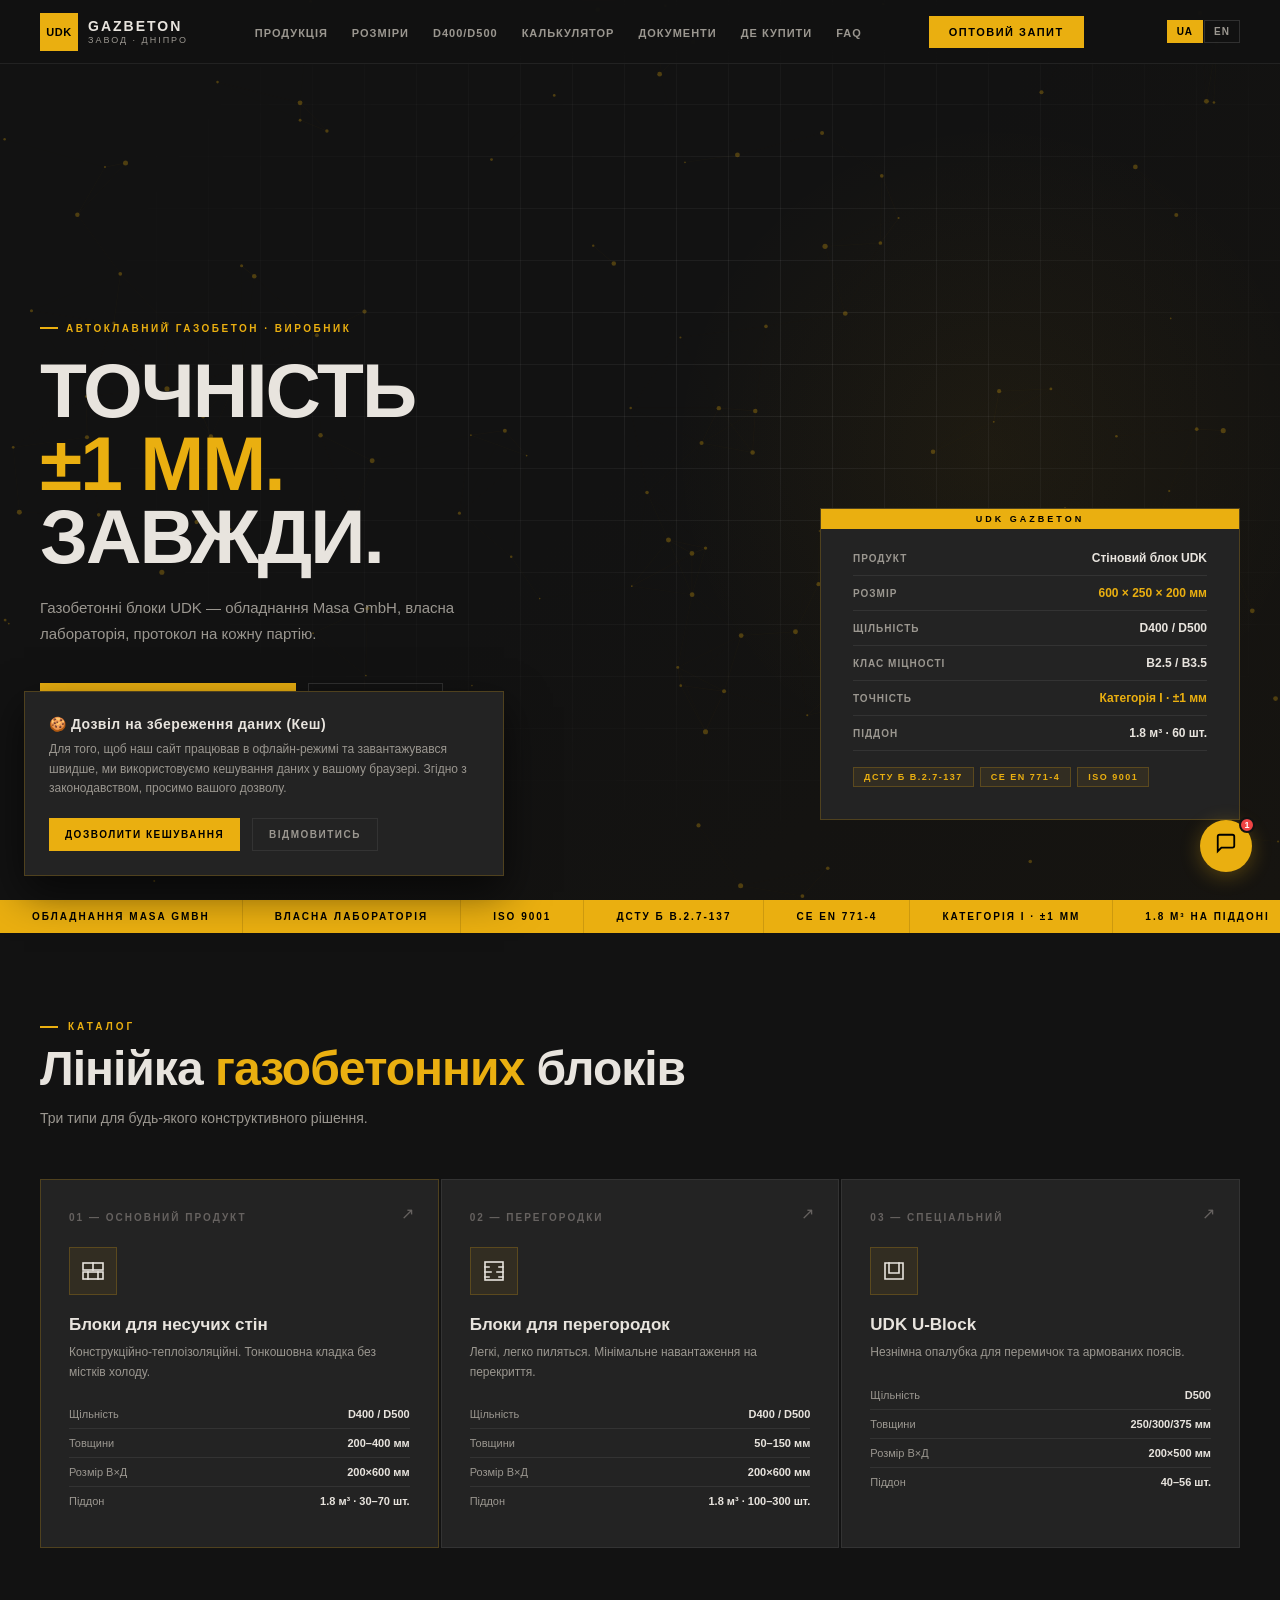
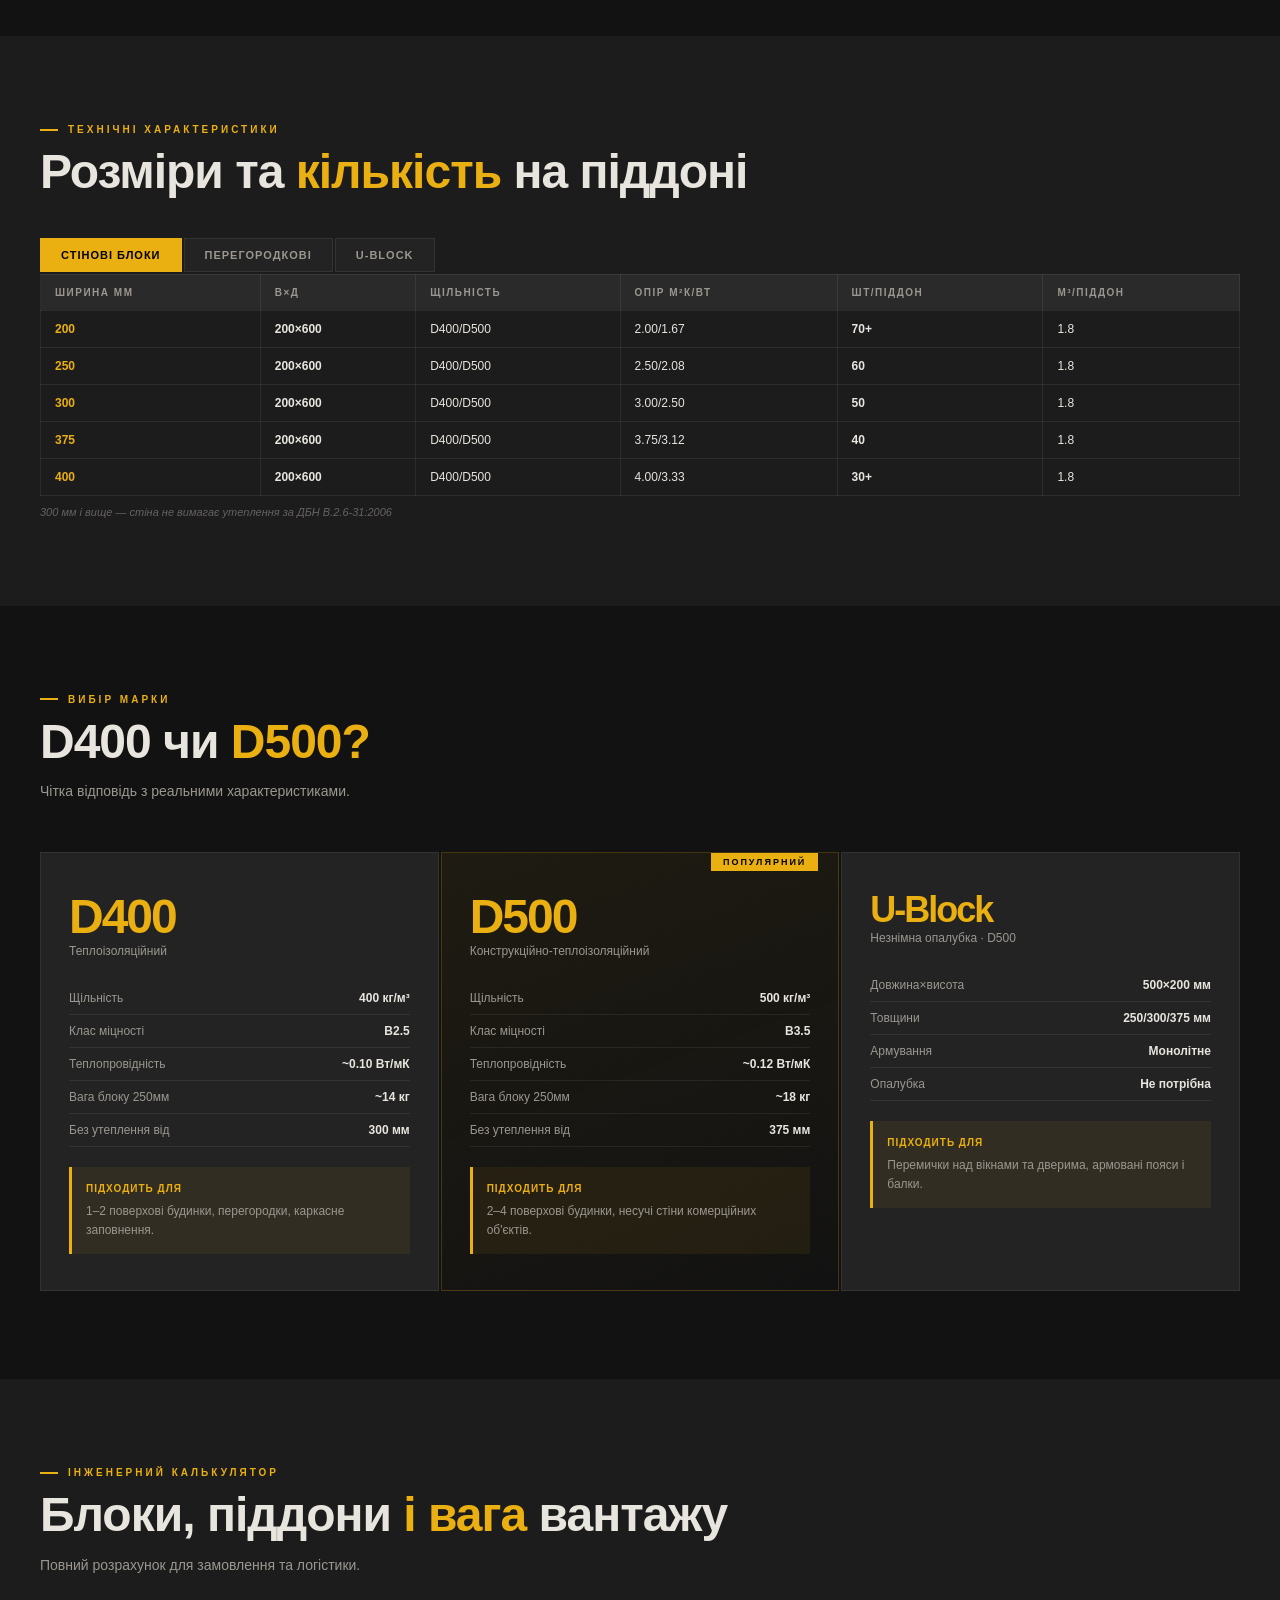
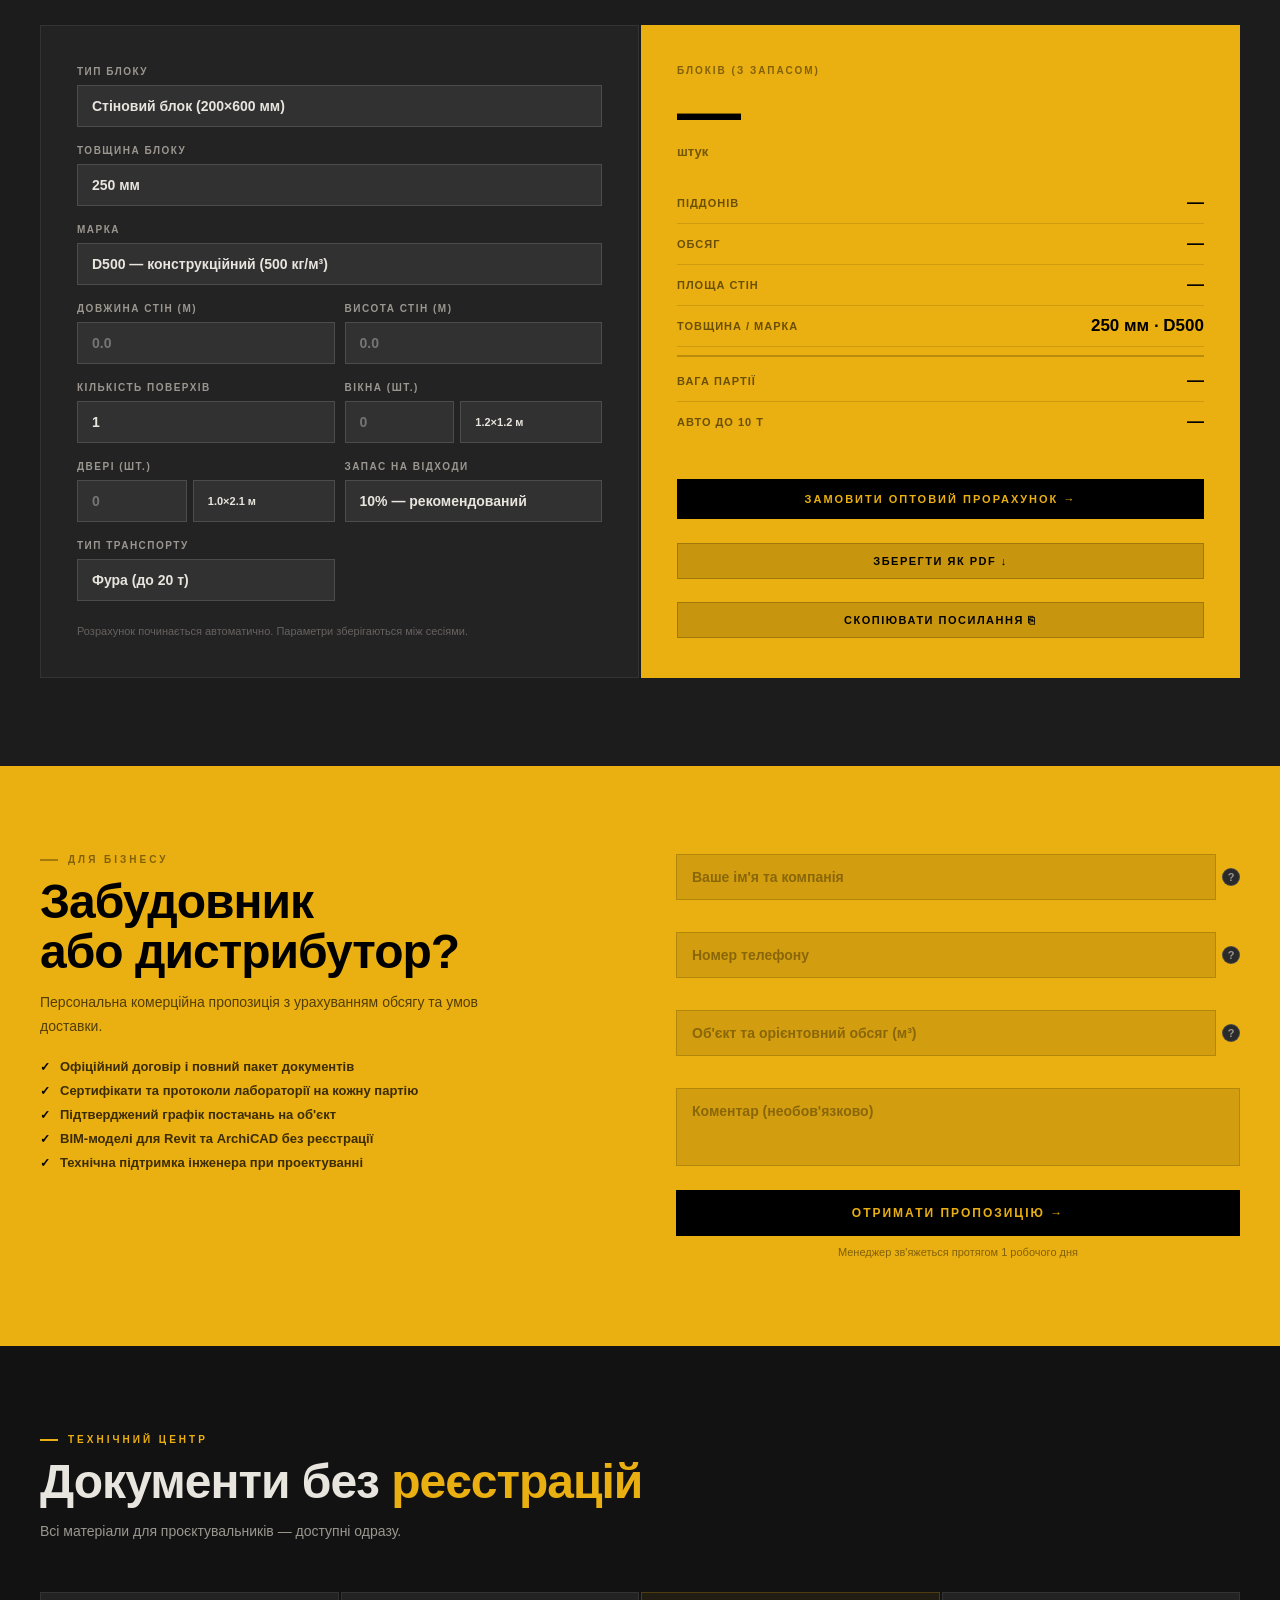
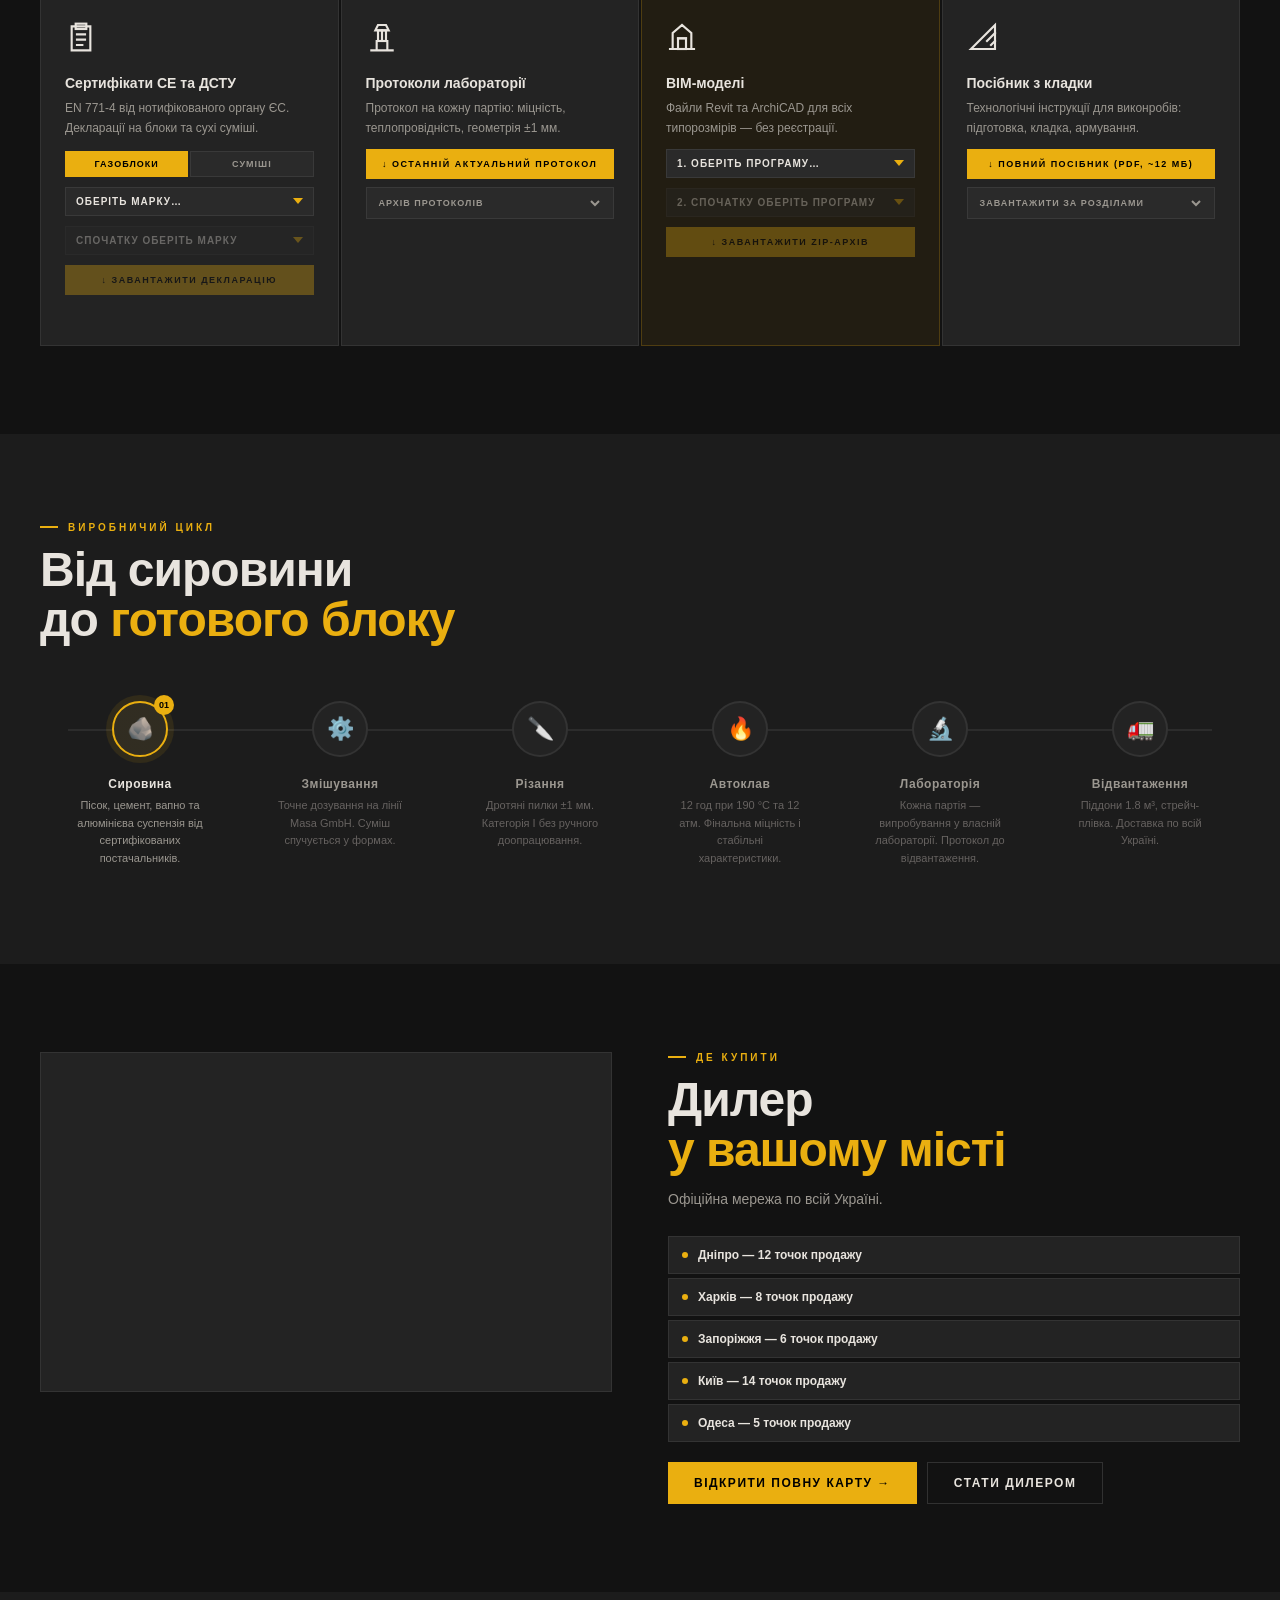
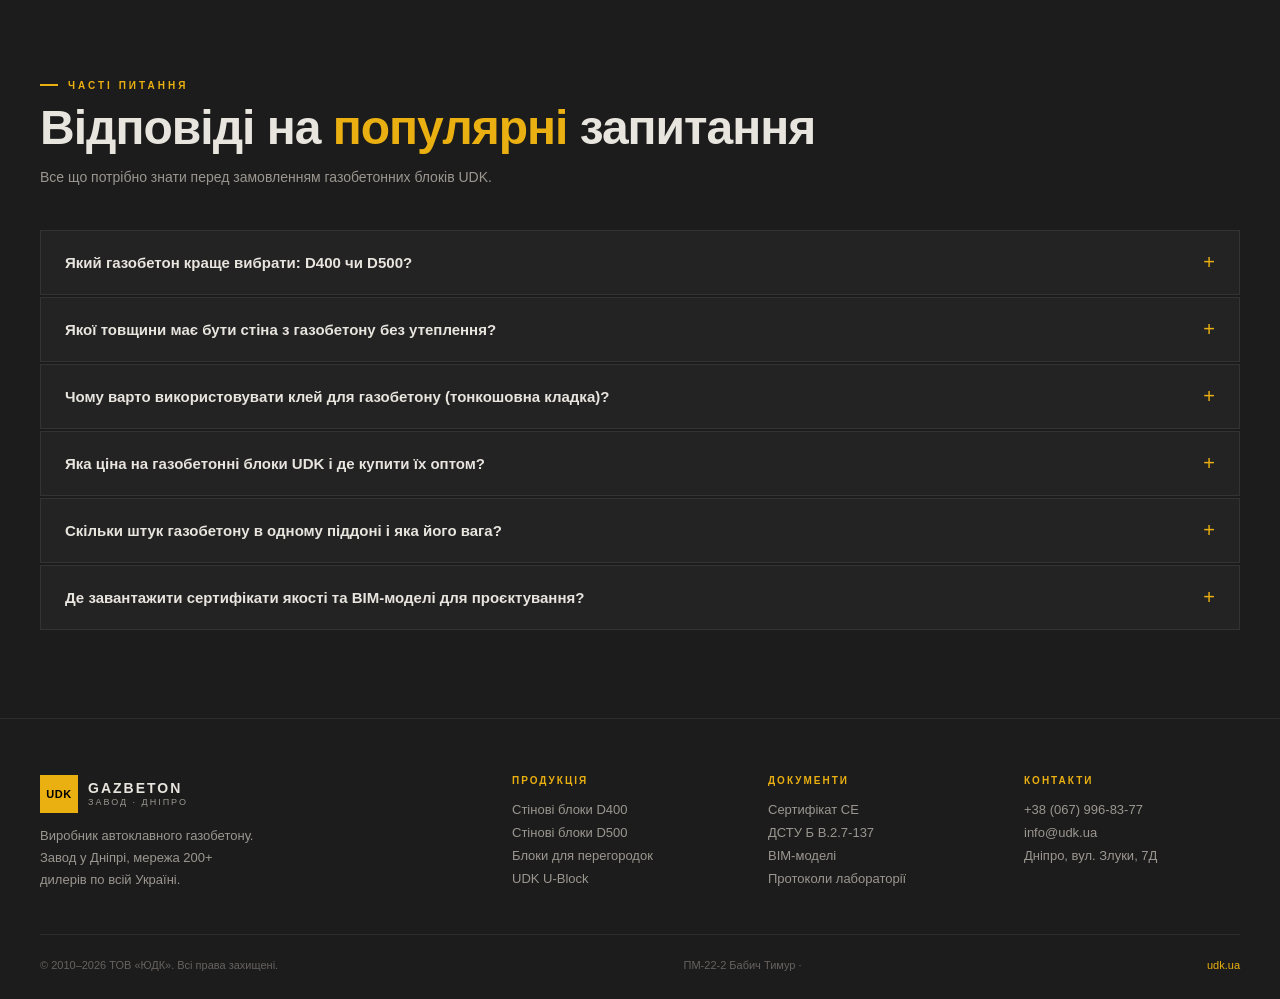
==== index.html @ 75e88bea "Обновленная версия репозитория с картинками" ====
<!DOCTYPE html>
<html lang="uk">

<head>
  <meta charset="UTF-8">
  <meta name="viewport" content="width=device-width, initial-scale=1.0">
  <title>UDK Gazbeton — Виробник автоклавного газобетону</title>
  <link rel="icon" type="image/svg+xml" href="favicon.svg">
  <!-- PWA -->
  <link rel="manifest" href="/manifest.json">
  <meta name="theme-color" content="#EAAF10">
  <meta name="mobile-web-app-capable" content="yes">
  <meta name="apple-mobile-web-app-capable" content="yes">
  <meta name="apple-mobile-web-app-status-bar-style" content="black-translucent">
  <meta name="apple-mobile-web-app-title" content="UDK Gazbeton">
  <!-- SEO -->
  <meta name="description" content="UDK Gazbeton — виробник автоклавного газобетону в Дніпрі. Блоки D400/D500, точність ±1 мм, CE EN 771-4, BIM-моделі, 200+ дилерів по Україні.">
  <meta name="keywords" content="газобетон, газоблок, купити газобетон, UDK, D400, D500, Дніпро, виробник, будівельні блоки">
  <meta name="robots" content="index, follow">
  <link rel="canonical" href="https://udk.ua/">
  <!-- Open Graph -->
  <meta property="og:type" content="website">
  <meta property="og:url" content="https://udk.ua/">
  <meta property="og:title" content="UDK Gazbeton — Газобетон від виробника">
  <meta property="og:description" content="Блоки D400/D500, точність ±1 мм, CE EN 771-4. BIM-моделі без реєстрації. 200+ дилерів по Україні.">
  <meta property="og:image" content="https://udk.ua/og-image.jpg">
  <meta property="og:locale" content="uk_UA">
  <meta property="og:locale:alternate" content="en_US">
  <!-- Twitter Card -->
  <meta name="twitter:card" content="summary_large_image">
  <meta name="twitter:title" content="UDK Gazbeton — Газобетон від виробника">
  <meta name="twitter:description" content="Блоки D400/D500, точність ±1 мм, CE EN 771-4.">
  <meta name="twitter:image" content="https://udk.ua/og-image.jpg">
  <link rel="stylesheet" href="assets/css/style.css">
</head>

<body>

  <!-- SPLASH / LOADING SCREEN -->
  <div class="splash" id="splash-screen">
    <div class="splash__badge">UDK</div>
    <div class="splash__name">Gazbeton</div>
    <div class="splash__sub" data-lang-ua="Завод · Дніпро" data-lang-en="Plant · Dnipro">Завод · Дніпро</div>
    <div class="splash__bar-track">
      <div class="splash__bar-fill" id="splash-bar"></div>
    </div>
  </div>

  <!-- CURSOR GLOW -->
  <div class="cursor-glow" id="cursor-glow"></div>

  <!-- COMMAND PALETTE -->
  <div class="cmd-overlay" id="cmd-overlay">
    <div class="cmd-palette" id="cmd-palette">
      <div class="cmd-header">
        <span class="cmd-icon">⌘</span>
        <input class="cmd-input" id="cmd-input" placeholder="Пошук по сайту…" autocomplete="off" spellcheck="false">
        <span class="cmd-hint">ESC — закрити</span>
      </div>
      <div class="cmd-results" id="cmd-results"></div>
      <div class="cmd-footer">
        <span><kbd>↑↓</kbd> навігація</span>
        <span><kbd>↵</kbd> перейти</span>
        <span><kbd>Ctrl K</kbd> відкрити</span>
      </div>
    </div>
  </div>

  <!-- SCROLL TO TOP WITH RING PROGRESS -->
  <div class="scroll-top" id="scroll-top" title="Вгору">
    <svg viewBox="0 0 48 48">
      <circle class="scroll-top__track" cx="24" cy="24" r="20" />
      <circle class="scroll-top__progress" id="scroll-ring" cx="24" cy="24" r="20" stroke-dasharray="125.66"
        stroke-dashoffset="125.66" />
    </svg>
    <div class="scroll-top__btn">↑</div>
  </div>

  <!-- PAGE PROGRESS BAR -->
  <div class="page-progress" id="page-progress"></div>

  <!-- NAVIGATION -->
  <nav class="nav" id="nav">
    <a href="#" class="nav__logo">
      <div class="nav__logo-badge">UDK</div>
      <div>
        <div class="nav__logo-name">Gazbeton</div>
        <div class="nav__logo-sub" data-lang-ua="Завод · Дніпро" data-lang-en="Plant · Dnipro">Завод · Дніпро</div>
      </div>
    </a>
    <ul class="nav__links">
      <li><a href="#products" class="nav__link" data-lang-ua="Продукція" data-lang-en="Products">Продукція</a></li>
      <li><a href="#sizes" class="nav__link" data-lang-ua="Розміри" data-lang-en="Sizes">Розміри</a></li>
      <li><a href="#compare" class="nav__link" data-lang-ua="D400/D500" data-lang-en="D400/D500">D400/D500</a></li>
      <li><a href="#calc" class="nav__link" data-lang-ua="Калькулятор" data-lang-en="Calculator">Калькулятор</a></li>
      <li><a href="#tech" class="nav__link" data-lang-ua="Документи" data-lang-en="Documents">Документи</a></li>
      <li><a href="#dealers" class="nav__link" data-lang-ua="Де купити" data-lang-en="Where to buy">Де купити</a></li>
      <li><a href="#faq" class="nav__link" data-lang-ua="FAQ" data-lang-en="FAQ">FAQ</a></li>
    </ul>
    <a href="#b2b" class="nav__cta" data-lang-ua="Оптовий запит" data-lang-en="Wholesale Inquiry">Оптовий запит</a>
    <div class="lang-switcher">
      <button class="lang-btn lang-btn--active" id="lang-ua">UA</button>
      <button class="lang-btn" id="lang-en">EN</button>
    </div>
    <button class="nav__burger" id="nav-burger" aria-label="Меню">
      <span class="nav__burger-line"></span>
      <span class="nav__burger-line"></span>
      <span class="nav__burger-line"></span>
    </button>
  </nav>

  <div class="mobile-menu" id="mobile-menu">
    <a href="#products" class="mobile-menu__link" data-lang-ua="Продукція" data-lang-en="Products">Продукція</a>
    <a href="#sizes" class="mobile-menu__link" data-lang-ua="Розміри" data-lang-en="Sizes">Розміри</a>
    <a href="#compare" class="mobile-menu__link" data-lang-ua="D400 / D500" data-lang-en="D400 / D500">D400 / D500</a>
    <a href="#calc" class="mobile-menu__link" data-lang-ua="Калькулятор" data-lang-en="Calculator">Калькулятор</a>
    <a href="#tech" class="mobile-menu__link" data-lang-ua="Документи та BIM" data-lang-en="Documents & BIM">Документи та BIM</a>
    <a href="#dealers" class="mobile-menu__link" data-lang-ua="Де купити" data-lang-en="Where to buy">Де купити</a>
    <a href="#b2b" class="mobile-menu__link mobile-menu__cta" data-lang-ua="Оптовий запит" data-lang-en="Wholesale Inquiry">Оптовий запит</a>
  </div>

  <!-- HERO -->
  <section class="hero">
    <div class="hero__bg"></div>
    <div class="hero__glow"></div>
    <div class="hero__grid" id="hero-grid"></div>
    <canvas class="hero__canvas" id="hero-canvas"></canvas>
    <div class="hero__content">
      <div>
        <div class="hero__eyebrow" data-lang-ua="Автоклавний газобетон · Виробник" data-lang-en="Autoclaved Aerated Concrete · Manufacturer">Автоклавний газобетон · Виробник</div>
        <h1 class="hero__title" data-lang-ua="ТОЧНІСТЬ<br><em>±1 ММ.</em><br>ЗАВЖДИ." data-lang-en="ACCURACY<br><em>±1 MM.</em><br>ALWAYS.">ТОЧНІСТЬ<br><em>±1 ММ.</em><br>ЗАВЖДИ.</h1>
        <p class="hero__desc"
          data-lang-ua="Газобетонні блоки UDK — обладнання Masa GmbH, власна лабораторія, протокол на кожну партію." data-lang-en="UDK aerated concrete blocks — Masa GmbH equipment, in-house laboratory, test report for every batch.">
          Газобетонні блоки UDK — обладнання Masa GmbH, власна лабораторія, протокол на кожну
          партію.</p>
        <div class="hero__buttons">
          <a href="#calc" class="btn btn--primary" data-lang-ua="Розрахувати кількість →" data-lang-en="Calculate quantity →">Розрахувати кількість →</a>
          <a href="#dealers" class="btn btn--outline" data-lang-ua="Де купити" data-lang-en="Where to buy">Де купити</a>
        </div>
        <div class="hero__stats">
          <div>
            <div class="hero__stat-number" data-count-to="550" data-count-suffix="К">0К</div>
            <div class="hero__stat-label" data-lang-ua="м³ / рік" data-lang-en="m³ / year">м³ / рік</div>
          </div>
          <div>
            <div class="hero__stat-number" data-count-to="15" data-count-suffix="+">0+</div>
            <div class="hero__stat-label" data-lang-ua="Років" data-lang-en="Years">Років</div>
          </div>
          <div>
            <div class="hero__stat-number">CE</div>
            <div class="hero__stat-label" data-lang-ua="Сертифікат ЄС" data-lang-en="EU Certificate">Сертифікат ЄС</div>
          </div>
          <div>
            <div class="hero__stat-number" data-count-to="200" data-count-suffix="+">0+</div>
            <div class="hero__stat-label" data-lang-ua="Дилерів" data-lang-en="Dealers">Дилерів</div>
          </div>
        </div>
      </div>
      <div class="hero__visual">
        <div class="product-card">
          <div class="product-card__row"><span class="product-card__key" data-lang-ua="Продукт" data-lang-en="Product">Продукт</span><span
              class="product-card__val" data-lang-ua="Стіновий блок UDK" data-lang-en="UDK Wall Block">Стіновий блок UDK</span></div>
          <div class="product-card__row"><span class="product-card__key" data-lang-ua="Розмір" data-lang-en="Size">Розмір</span><span
              class="product-card__val product-card__val--accent" data-lang-ua="600 × 250 × 200 мм" data-lang-en="600 × 250 × 200 mm">600 × 250 × 200 мм</span></div>
          <div class="product-card__row"><span class="product-card__key" data-lang-ua="Щільність" data-lang-en="Density">Щільність</span><span
              class="product-card__val">D400 / D500</span></div>
          <div class="product-card__row"><span class="product-card__key" data-lang-ua="Клас міцності" data-lang-en="Strength Class">Клас міцності</span><span
              class="product-card__val">B2.5 / B3.5</span></div>
          <div class="product-card__row"><span class="product-card__key" data-lang-ua="Точність" data-lang-en="Accuracy">Точність</span><span
              class="product-card__val product-card__val--accent" data-lang-ua="Категорія I · ±1 мм" data-lang-en="Category I · ±1 mm">Категорія I · ±1 мм</span></div>
          <div class="product-card__row"><span class="product-card__key" data-lang-ua="Піддон" data-lang-en="Pallet">Піддон</span><span
              class="product-card__val" data-lang-ua="1.8 м³ · 60 шт." data-lang-en="1.8 m³ · 60 pcs.">1.8 м³ · 60 шт.</span></div>
          <div class="product-card__badges">
            <span class="product-card__badge">ДСТУ Б В.2.7-137</span>
            <span class="product-card__badge">CE EN 771-4</span>
            <span class="product-card__badge">ISO 9001</span>
          </div>
        </div>
      </div>
    </div>
  </section>

  <!-- TRUST BAR -->
  <div class="trust-bar">
    <div class="trust-bar__track">
      <div class="trust-bar__item" data-lang-ua="Обладнання Masa GmbH" data-lang-en="Masa GmbH Equipment">Обладнання Masa GmbH</div>
      <div class="trust-bar__item" data-lang-ua="Власна лабораторія" data-lang-en="In-house Laboratory">Власна лабораторія</div>
      <div class="trust-bar__item">ISO 9001</div>
      <div class="trust-bar__item" data-lang-ua="ДСТУ Б В.2.7-137" data-lang-en="DSTU B V.2.7-137">ДСТУ Б В.2.7-137</div>
      <div class="trust-bar__item">CE EN 771-4</div>
      <div class="trust-bar__item" data-lang-ua="Категорія I · ±1 мм" data-lang-en="Category I · ±1 mm">Категорія I · ±1 мм</div>
      <div class="trust-bar__item" data-lang-ua="1.8 м³ на піддоні" data-lang-en="1.8 m³ per pallet">1.8 м³ на піддоні</div>
      <div class="trust-bar__item" data-lang-ua="BIM для Revit та ArchiCAD" data-lang-en="BIM for Revit & ArchiCAD">BIM для Revit та ArchiCAD</div>
      <div class="trust-bar__item" data-lang-ua="Обладнання Masa GmbH" data-lang-en="Masa GmbH Equipment">Обладнання Masa GmbH</div>
      <div class="trust-bar__item" data-lang-ua="Власна лабораторія" data-lang-en="In-house Laboratory">Власна лабораторія</div>
      <div class="trust-bar__item">ISO 9001</div>
      <div class="trust-bar__item" data-lang-ua="ДСТУ Б В.2.7-137" data-lang-en="DSTU B V.2.7-137">ДСТУ Б В.2.7-137</div>
      <div class="trust-bar__item">CE EN 771-4</div>
      <div class="trust-bar__item" data-lang-ua="Категорія I · ±1 мм" data-lang-en="Category I · ±1 mm">Категорія I · ±1 мм</div>
      <div class="trust-bar__item" data-lang-ua="1.8 м³ на піддоні" data-lang-en="1.8 m³ per pallet">1.8 м³ на піддоні</div>
      <div class="trust-bar__item" data-lang-ua="BIM для Revit та ArchiCAD" data-lang-en="BIM for Revit & ArchiCAD">BIM для Revit та ArchiCAD</div>
    </div>
  </div>

  <!-- PRODUCTS -->
  
<!-- ========================================== -->
<!-- SECTION: PRODUCTS                     -->
<!-- ========================================== -->
<section class="section" id="products">
    <div class="reveal">
      <div class="section__label" data-lang-ua="Каталог" data-lang-en="Catalog">Каталог</div>
      <h2 class="section__title" data-lang-ua="Лінійка <em>газобетонних</em> блоків" data-lang-en="Aerated concrete <em>blocks</em> line">Лінійка <em>газобетонних</em> блоків</h2>
      <p class="section__desc" data-lang-ua="Три типи для будь-якого конструктивного рішення." data-lang-en="Three types for any structural solution.">Три типи для будь-якого конструктивного рішення.</p>
    </div>
    <div class="products-grid reveal">
      <div class="prod-card" style="border-color:var(--color-accent-border)">
        <div class="prod-card__number" data-lang-ua="01 — ОСНОВНИЙ ПРОДУКТ" data-lang-en="01 — MAIN PRODUCT">01 — ОСНОВНИЙ ПРОДУКТ</div>
        <div class="prod-card__icon"><svg width="24" height="24" viewBox="0 0 24 24" fill="none" stroke="currentColor"
            stroke-width="1.6" stroke-linecap="square" stroke-linejoin="miter" aria-hidden="true">
            <rect x="2" y="4" width="20" height="7" />
            <rect x="2" y="13" width="20" height="7" />
            <path d="M12 4v7M7 13v7M17 13v7" />
          </svg></div>
        <span class="prod-card__arrow">↗</span>
        <h3 class="prod-card__title" data-lang-ua="Блоки для несучих стін" data-lang-en="Load-bearing wall blocks">Блоки для несучих стін</h3>
        <p class="prod-card__desc" data-lang-ua="Конструкційно-теплоізоляційні. Тонкошовна кладка без містків холоду." data-lang-en="Structural and heat-insulating. Thin-seam masonry without cold bridges.">Конструкційно-теплоізоляційні. Тонкошовна кладка без містків холоду.</p>
        <div class="prod-card__specs">
          <div class="prod-card__spec-row"><span class="prod-card__spec-key" data-lang-ua="Щільність" data-lang-en="Density">Щільність</span><span
              class="prod-card__spec-val">D400 / D500</span></div>
          <div class="prod-card__spec-row"><span class="prod-card__spec-key" data-lang-ua="Товщини" data-lang-en="Thicknesses">Товщини</span><span
              class="prod-card__spec-val" data-lang-ua="200–400 мм" data-lang-en="200–400 mm">200–400 мм</span></div>
          <div class="prod-card__spec-row"><span class="prod-card__spec-key" data-lang-ua="Розмір В×Д" data-lang-en="Size H×L">Розмір В×Д</span><span
              class="prod-card__spec-val" data-lang-ua="200×600 мм" data-lang-en="200×600 mm">200×600 мм</span></div>
          <div class="prod-card__spec-row"><span class="prod-card__spec-key" data-lang-ua="Піддон" data-lang-en="Pallet">Піддон</span><span
              class="prod-card__spec-val" data-lang-ua="1.8 м³ · 30–70 шт." data-lang-en="1.8 m³ · 30–70 pcs.">1.8 м³ · 30–70 шт.</span></div>
        </div>
      </div>
      <div class="prod-card">
        <div class="prod-card__number" data-lang-ua="02 — ПЕРЕГОРОДКИ" data-lang-en="02 — PARTITIONS">02 — ПЕРЕГОРОДКИ</div>
        <div class="prod-card__icon"><svg width="24" height="24" viewBox="0 0 24 24" fill="none" stroke="currentColor"
            stroke-width="1.6" stroke-linecap="square" stroke-linejoin="miter" aria-hidden="true">
            <rect x="3" y="3" width="18" height="18" />
            <path d="M3 8h4M3 13h6M3 18h4M21 8h-4M21 13h-6M21 18h-4" />
          </svg></div>
        <span class="prod-card__arrow">↗</span>
        <h3 class="prod-card__title" data-lang-ua="Блоки для перегородок" data-lang-en="Partition blocks">Блоки для перегородок</h3>
        <p class="prod-card__desc" data-lang-ua="Легкі, легко пиляться. Мінімальне навантаження на перекриття." data-lang-en="Lightweight, easy to saw. Minimal load on floors.">Легкі, легко пиляться. Мінімальне навантаження на перекриття.</p>
        <div class="prod-card__specs">
          <div class="prod-card__spec-row"><span class="prod-card__spec-key" data-lang-ua="Щільність" data-lang-en="Density">Щільність</span><span
              class="prod-card__spec-val">D400 / D500</span></div>
          <div class="prod-card__spec-row"><span class="prod-card__spec-key" data-lang-ua="Товщини" data-lang-en="Thicknesses">Товщини</span><span
              class="prod-card__spec-val" data-lang-ua="50–150 мм" data-lang-en="50–150 mm">50–150 мм</span></div>
          <div class="prod-card__spec-row"><span class="prod-card__spec-key" data-lang-ua="Розмір В×Д" data-lang-en="Size H×L">Розмір В×Д</span><span
              class="prod-card__spec-val" data-lang-ua="200×600 мм" data-lang-en="200×600 mm">200×600 мм</span></div>
          <div class="prod-card__spec-row"><span class="prod-card__spec-key" data-lang-ua="Піддон" data-lang-en="Pallet">Піддон</span><span
              class="prod-card__spec-val" data-lang-ua="1.8 м³ · 100–300 шт." data-lang-en="1.8 m³ · 100–300 pcs.">1.8 м³ · 100–300 шт.</span></div>
        </div>
      </div>
      <div class="prod-card">
        <div class="prod-card__number" data-lang-ua="03 — СПЕЦІАЛЬНИЙ" data-lang-en="03 — SPECIAL">03 — СПЕЦІАЛЬНИЙ</div>
        <div class="prod-card__icon"><svg width="24" height="24" viewBox="0 0 24 24" fill="none" stroke="currentColor"
            stroke-width="1.6" stroke-linecap="square" stroke-linejoin="miter" aria-hidden="true">
            <path d="M3 4h18v16H3z" />
            <path d="M7 4v10h10V4" />
          </svg></div>
        <span class="prod-card__arrow">↗</span>
        <h3 class="prod-card__title">UDK U-Block</h3>
        <p class="prod-card__desc" data-lang-ua="Незнімна опалубка для перемичок та армованих поясів." data-lang-en="Permanent formwork for lintels and reinforced belts.">Незнімна опалубка для перемичок та армованих поясів.</p>
        <div class="prod-card__specs">
          <div class="prod-card__spec-row"><span class="prod-card__spec-key" data-lang-ua="Щільність" data-lang-en="Density">Щільність</span><span
              class="prod-card__spec-val">D500</span></div>
          <div class="prod-card__spec-row"><span class="prod-card__spec-key" data-lang-ua="Товщини" data-lang-en="Thicknesses">Товщини</span><span
              class="prod-card__spec-val" data-lang-ua="250/300/375 мм" data-lang-en="250/300/375 mm">250/300/375 мм</span></div>
          <div class="prod-card__spec-row"><span class="prod-card__spec-key" data-lang-ua="Розмір В×Д" data-lang-en="Size H×L">Розмір В×Д</span><span
              class="prod-card__spec-val" data-lang-ua="200×500 мм" data-lang-en="200×500 mm">200×500 мм</span></div>
          <div class="prod-card__spec-row"><span class="prod-card__spec-key" data-lang-ua="Піддон" data-lang-en="Pallet">Піддон</span><span
              class="prod-card__spec-val" data-lang-ua="40–56 шт." data-lang-en="40–56 pcs.">40–56 шт.</span></div>
        </div>
      </div>
    </div>
  </section>

  <!-- SIZES -->
  
<!-- ========================================== -->
<!-- SECTION: SIZES                        -->
<!-- ========================================== -->
<section class="section section--dark" id="sizes">
    <div class="reveal">
      <div class="section__label" data-lang-ua="Технічні характеристики" data-lang-en="Technical Specifications">Технічні характеристики</div>
      <h2 class="section__title" data-lang-ua="Розміри та <em>кількість</em> на піддоні" data-lang-en="Sizes and <em>quantity</em> per pallet">Розміри та <em>кількість</em> на піддоні</h2>
    </div>
    <div class="reveal">
      <div class="tabs">
        <button class="tab-btn tab-btn--active" data-tab="tab-wall" data-lang-ua="Стінові блоки" data-lang-en="Wall Blocks">Стінові блоки</button>
        <button class="tab-btn" data-tab="tab-partition" data-lang-ua="Перегородкові" data-lang-en="Partition Blocks">Перегородкові</button>
        <button class="tab-btn" data-tab="tab-ublock">U-Block</button>
      </div>
      <div id="tab-wall" class="tab-panel tab-panel--active">
        <table class="data-table">
          <tr>
            <th>Ширина мм</th>
            <th>В×Д</th>
            <th>Щільність</th>
            <th>Опір м²К/Вт</th>
            <th>Шт/піддон</th>
            <th>м³/піддон</th>
          </tr>
          <tr>
            <td>200</td>
            <td class="data-table__cell--highlight">200×600</td>
            <td>D400/D500</td>
            <td>2.00/1.67</td>
            <td class="data-table__cell--highlight">70+</td>
            <td>1.8</td>
          </tr>
          <tr>
            <td>250</td>
            <td class="data-table__cell--highlight">200×600</td>
            <td>D400/D500</td>
            <td>2.50/2.08</td>
            <td class="data-table__cell--highlight">60</td>
            <td>1.8</td>
          </tr>
          <tr>
            <td>300</td>
            <td class="data-table__cell--highlight">200×600</td>
            <td>D400/D500</td>
            <td>3.00/2.50</td>
            <td class="data-table__cell--highlight">50</td>
            <td>1.8</td>
          </tr>
          <tr>
            <td>375</td>
            <td class="data-table__cell--highlight">200×600</td>
            <td>D400/D500</td>
            <td>3.75/3.12</td>
            <td class="data-table__cell--highlight">40</td>
            <td>1.8</td>
          </tr>
          <tr>
            <td>400</td>
            <td class="data-table__cell--highlight">200×600</td>
            <td>D400/D500</td>
            <td>4.00/3.33</td>
            <td class="data-table__cell--highlight">30+</td>
            <td>1.8</td>
          </tr>
        </table>
        <p class="table-footnote" data-lang-ua="300 мм і вище — стіна не вимагає утеплення за ДБН В.2.6-31:2006" data-lang-en="300 mm and above — wall requires no insulation according to DBN V.2.6-31:2006">300 мм і вище — стіна не вимагає утеплення за ДБН В.2.6-31:2006</p>
      </div>
      <div id="tab-partition" class="tab-panel">
        <table class="data-table">
          <tr>
            <th>Ширина мм</th>
            <th>В×Д</th>
            <th>Щільність</th>
            <th>Опір м²К/Вт</th>
            <th>Шт/піддон</th>
            <th>м²/піддон</th>
          </tr>
          <tr>
            <td>50</td>
            <td class="data-table__cell--highlight">200×600</td>
            <td>D400/D500</td>
            <td>0.50/0.42</td>
            <td class="data-table__cell--highlight">300</td>
            <td>36</td>
          </tr>
          <tr>
            <td>75</td>
            <td class="data-table__cell--highlight">200×600</td>
            <td>D400/D500</td>
            <td>0.75/0.62</td>
            <td class="data-table__cell--highlight">200</td>
            <td>24</td>
          </tr>
          <tr>
            <td>100</td>
            <td class="data-table__cell--highlight">200×600</td>
            <td>D400/D500</td>
            <td>1.00/0.83</td>
            <td class="data-table__cell--highlight">150</td>
            <td>18</td>
          </tr>
          <tr>
            <td>125</td>
            <td class="data-table__cell--highlight">200×600</td>
            <td>D400/D500</td>
            <td>1.25/1.04</td>
            <td class="data-table__cell--highlight">120</td>
            <td>14.4</td>
          </tr>
          <tr>
            <td>150</td>
            <td class="data-table__cell--highlight">200×600</td>
            <td>D400/D500</td>
            <td>1.50/1.25</td>
            <td class="data-table__cell--highlight">100</td>
            <td>12</td>
          </tr>
        </table>
      </div>
      <div id="tab-ublock" class="tab-panel">
        <table class="data-table">
          <tr>
            <th>Ширина мм</th>
            <th>В×Д</th>
            <th>Щільність</th>
            <th>Шт/піддон</th>
            <th>Застосування</th>
          </tr>
          <tr>
            <td>250</td>
            <td class="data-table__cell--highlight">200×500</td>
            <td>D500</td>
            <td class="data-table__cell--highlight">56</td>
            <td>Перемички, армопояс</td>
          </tr>
          <tr>
            <td>300</td>
            <td class="data-table__cell--highlight">200×500</td>
            <td>D500</td>
            <td class="data-table__cell--highlight">50</td>
            <td>Перемички, балки</td>
          </tr>
          <tr>
            <td>375</td>
            <td class="data-table__cell--highlight">200×500</td>
            <td>D500</td>
            <td class="data-table__cell--highlight">40</td>
            <td>Колони, жорсткі пояси</td>
          </tr>
        </table>
      </div>
    </div>
  </section>

  <!-- COMPARE -->
  
<!-- ========================================== -->
<!-- SECTION: COMPARE                      -->
<!-- ========================================== -->
<section class="section" id="compare">
    <div class="reveal">
      <div class="section__label" data-lang-ua="Вибір марки" data-lang-en="Grade Selection">Вибір марки</div>
      <h2 class="section__title" data-lang-ua="D400 чи <em>D500?</em>" data-lang-en="D400 or <em>D500?</em>">D400 чи <em>D500?</em></h2>
      <p class="section__desc" data-lang-ua="Чітка відповідь з реальними характеристиками." data-lang-en="Clear answer with real characteristics.">Чітка відповідь з реальними характеристиками.</p>
    </div>
    <div class="compare-grid reveal">
      <div class="compare-card">
        <div class="compare-card__density">D400</div>
        <div class="compare-card__name" data-lang-ua="Теплоізоляційний" data-lang-en="Heat-insulating">Теплоізоляційний</div>
        <div class="compare-card__row"><span class="compare-card__row-key" data-lang-ua="Щільність" data-lang-en="Density">Щільність</span><span
            class="compare-card__row-val" data-lang-ua="400 кг/м³" data-lang-en="400 kg/m³">400 кг/м³</span></div>
        <div class="compare-card__row"><span class="compare-card__row-key" data-lang-ua="Клас міцності" data-lang-en="Strength Class">Клас міцності</span><span
            class="compare-card__row-val">B2.5</span></div>
        <div class="compare-card__row"><span class="compare-card__row-key" data-lang-ua="Теплопровідність" data-lang-en="Thermal Conductivity">Теплопровідність</span><span
            class="compare-card__row-val" data-lang-ua="~0.10 Вт/мК" data-lang-en="~0.10 W/mK">~0.10 Вт/мК</span></div>
        <div class="compare-card__row"><span class="compare-card__row-key" data-lang-ua="Вага блоку 250мм" data-lang-en="Block weight 250mm">Вага блоку 250мм</span><span
            class="compare-card__row-val" data-lang-ua="~14 кг" data-lang-en="~14 kg">~14 кг</span></div>
        <div class="compare-card__row"><span class="compare-card__row-key" data-lang-ua="Без утеплення від" data-lang-en="Without insulation from">Без утеплення від</span><span
            class="compare-card__row-val" data-lang-ua="300 мм" data-lang-en="300 mm">300 мм</span></div>
        <div class="compare-card__use" data-lang-ua="<strong>Підходить для</strong>1–2 поверхові будинки, перегородки, каркасне заповнення." data-lang-en="<strong>Suitable for</strong>1–2 story houses, partitions, frame filling."><strong>Підходить для</strong>1–2 поверхові будинки, перегородки, каркасне
          заповнення.</div>
      </div>
      <div class="compare-card compare-card--featured">
        <div class="compare-card__badge" data-lang-ua="Популярний" data-lang-en="Popular">Популярний</div>
        <div class="compare-card__density">D500</div>
        <div class="compare-card__name" data-lang-ua="Конструкційно-теплоізоляційний" data-lang-en="Structural & Heat-insulating">Конструкційно-теплоізоляційний</div>
        <div class="compare-card__row"><span class="compare-card__row-key" data-lang-ua="Щільність" data-lang-en="Density">Щільність</span><span
            class="compare-card__row-val" data-lang-ua="500 кг/м³" data-lang-en="500 kg/m³">500 кг/м³</span></div>
        <div class="compare-card__row"><span class="compare-card__row-key" data-lang-ua="Клас міцності" data-lang-en="Strength Class">Клас міцності</span><span
            class="compare-card__row-val">B3.5</span></div>
        <div class="compare-card__row"><span class="compare-card__row-key" data-lang-ua="Теплопровідність" data-lang-en="Thermal Conductivity">Теплопровідність</span><span
            class="compare-card__row-val" data-lang-ua="~0.12 Вт/мК" data-lang-en="~0.12 W/mK">~0.12 Вт/мК</span></div>
        <div class="compare-card__row"><span class="compare-card__row-key" data-lang-ua="Вага блоку 250мм" data-lang-en="Block weight 250mm">Вага блоку 250мм</span><span
            class="compare-card__row-val" data-lang-ua="~18 кг" data-lang-en="~18 kg">~18 кг</span></div>
        <div class="compare-card__row"><span class="compare-card__row-key" data-lang-ua="Без утеплення від" data-lang-en="Without insulation from">Без утеплення від</span><span
            class="compare-card__row-val" data-lang-ua="375 мм" data-lang-en="375 mm">375 мм</span></div>
        <div class="compare-card__use" data-lang-ua="<strong>Підходить для</strong>2–4 поверхові будинки, несучі стіни комерційних об'єктів." data-lang-en="<strong>Suitable for</strong>2–4 story houses, load-bearing walls of commercial objects."><strong>Підходить для</strong>2–4 поверхові будинки, несучі стіни комерційних
          об'єктів.</div>
      </div>
      <div class="compare-card">
        <div class="compare-card__density" style="font-size:36px">U-Block</div>
        <div class="compare-card__name" data-lang-ua="Незнімна опалубка · D500" data-lang-en="Permanent formwork · D500">Незнімна опалубка · D500</div>
        <div class="compare-card__row"><span class="compare-card__row-key" data-lang-ua="Довжина×висота" data-lang-en="Length×Height">Довжина×висота</span><span
            class="compare-card__row-val" data-lang-ua="500×200 мм" data-lang-en="500×200 mm">500×200 мм</span></div>
        <div class="compare-card__row"><span class="compare-card__row-key" data-lang-ua="Товщини" data-lang-en="Thicknesses">Товщини</span><span
            class="compare-card__row-val" data-lang-ua="250/300/375 мм" data-lang-en="250/300/375 mm">250/300/375 мм</span></div>
        <div class="compare-card__row"><span class="compare-card__row-key" data-lang-ua="Армування" data-lang-en="Reinforcement">Армування</span><span
            class="compare-card__row-val" data-lang-ua="Монолітне" data-lang-en="Monolithic">Монолітне</span></div>
        <div class="compare-card__row"><span class="compare-card__row-key" data-lang-ua="Опалубка" data-lang-en="Formwork">Опалубка</span><span
            class="compare-card__row-val" data-lang-ua="Не потрібна" data-lang-en="Not required">Не потрібна</span></div>
        <div class="compare-card__use" data-lang-ua="<strong>Підходить для</strong>Перемички над вікнами та дверима, армовані пояси і балки." data-lang-en="<strong>Suitable for</strong>Lintels over windows and doors, reinforced belts and beams."><strong>Підходить для</strong>Перемички над вікнами та дверима, армовані пояси і
          балки.</div>
      </div>
    </div>
  </section>

  <!-- CALCULATOR -->
  
<!-- ========================================== -->
<!-- SECTION: CALC                         -->
<!-- ========================================== -->
<section class="section section--dark" id="calc">
    <div class="reveal">
      <div class="section__label" data-lang-ua="Інженерний калькулятор" data-lang-en="Engineering Calculator">Інженерний калькулятор</div>
      <h2 class="section__title" data-lang-ua="Блоки, піддони <em>і вага</em> вантажу" data-lang-en="Blocks, pallets <em>and weight</em> of cargo">Блоки, піддони <em>і вага</em> вантажу</h2>
      <p class="section__desc" data-lang-ua="Повний розрахунок для замовлення та логістики." data-lang-en="Full calculation for ordering and logistics.">Повний розрахунок для замовлення та логістики.</p>
    </div>
    <div class="calculator-wrap reveal">
      <div class="calculator-form">
        <div class="form-field">
          <label data-lang-ua="Тип блоку" data-lang-en="Block Type">Тип блоку</label>
          <select class="form-select" id="calc-type">
            <option value="wall" data-lang-ua="Стіновий блок (200×600 мм)" data-lang-en="Wall block (200×600 mm)">Стіновий блок (200×600 мм)</option>
            <option value="part" data-lang-ua="Перегородковий (200×600 мм)" data-lang-en="Partition (200×600 mm)">Перегородковий (200×600 мм)</option>
          </select>
        </div>
        <div class="form-field">
          <label data-lang-ua="Товщина блоку" data-lang-en="Block Thickness">Товщина блоку</label>
          <select class="form-select" id="calc-thickness">
            <option value="200" data-lang-ua="200 мм" data-lang-en="200 mm">200 мм</option>
            <option value="250" selected data-lang-ua="250 мм" data-lang-en="250 mm">250 мм</option>
            <option value="300" data-lang-ua="300 мм — без утеплення" data-lang-en="300 mm — without insulation">300 мм — без утеплення</option>
            <option value="375" data-lang-ua="375 мм — без утеплення" data-lang-en="375 mm — without insulation">375 мм — без утеплення</option>
            <option value="400" data-lang-ua="400 мм — максимум" data-lang-en="400 mm — maximum">400 мм — максимум</option>
          </select>
        </div>
        <div class="form-field">
          <label data-lang-ua="Марка" data-lang-en="Grade">Марка</label>
          <select class="form-select" id="calc-grade">
            <option value="400" data-lang-ua="D400 — теплоізоляційний (400 кг/м³)" data-lang-en="D400 — heat-insulating (400 kg/m³)">D400 — теплоізоляційний (400 кг/м³)</option>
            <option value="500" selected data-lang-ua="D500 — конструкційний (500 кг/м³)" data-lang-en="D500 — structural (500 kg/m³)">D500 — конструкційний (500 кг/м³)</option>
          </select>
        </div>
        <div class="form-row">
          <div class="form-field"><label data-lang-ua="Довжина стін (м)" data-lang-en="Wall length (m)">Довжина стін (м)</label><input class="form-input" type="number"
              id="calc-length" placeholder="0.0" min="0" step="0.1"></div>
          <div class="form-field"><label data-lang-ua="Висота стін (м)" data-lang-en="Wall height (m)">Висота стін (м)</label><input class="form-input" type="number" id="calc-height"
              placeholder="0.0" min="0" step="0.1"></div>
        </div>
        <div class="form-row">
          <div class="form-field"><label data-lang-ua="Кількість поверхів" data-lang-en="Number of floors">Кількість поверхів</label><input class="form-input" type="number"
              id="calc-floors" placeholder="1" min="1" max="20" value="1"></div>
          <div class="form-field">
            <label data-lang-ua="Вікна (шт.)" data-lang-en="Windows (pcs.)">Вікна (шт.)</label>
            <div style="display:flex;gap:6px">
              <input class="form-input" type="number" id="calc-windows" placeholder="0" min="0" style="flex:1;min-width:0">
              <select class="form-select" id="calc-win-size" style="flex:1.4;min-width:0;font-size:11px">
                <option value="1.08" data-lang-ua="0.9×1.2м" data-lang-en="0.9×1.2m">0.9×1.2 м</option>
                <option value="1.44" selected data-lang-ua="1.2×1.2м (станд.)" data-lang-en="1.2×1.2m (std.)">1.2×1.2 м</option>
                <option value="1.68" data-lang-ua="1.2×1.4м" data-lang-en="1.2×1.4m">1.2×1.4 м</option>
                <option value="2.10" data-lang-ua="1.5×1.4м" data-lang-en="1.5×1.4m">1.5×1.4 м</option>
                <option value="3.00" data-lang-ua="1.5×2.0м" data-lang-en="1.5×2.0m">1.5×2.0 м</option>
              </select>
            </div>
          </div>
        </div>
        <div class="form-row">
          <div class="form-field">
            <label data-lang-ua="Двері (шт.)" data-lang-en="Doors (pcs.)">Двері (шт.)</label>
            <div style="display:flex;gap:6px">
              <input class="form-input" type="number" id="calc-doors" placeholder="0" min="0" style="flex:1;min-width:0">
              <select class="form-select" id="calc-door-size" style="flex:1.4;min-width:0;font-size:11px">
                <option value="1.68" data-lang-ua="0.8×2.1м" data-lang-en="0.8×2.1m">0.8×2.1 м</option>
                <option value="2.10" selected data-lang-ua="1.0×2.1м (станд.)" data-lang-en="1.0×2.1m (std.)">1.0×2.1 м</option>
                <option value="2.52" data-lang-ua="1.2×2.1м" data-lang-en="1.2×2.1m">1.2×2.1 м</option>
                <option value="4.20" data-lang-ua="2.0×2.1м (гараж)" data-lang-en="2.0×2.1m (garage)">2.0×2.1 м</option>
              </select>
            </div>
          </div>
          <div class="form-field">
            <label data-lang-ua="Запас на відходи" data-lang-en="Waste reserve">Запас на відходи</label>
            <select class="form-select" id="calc-reserve">
              <option value="1.05" data-lang-ua="5% — стандартний" data-lang-en="5% — standard">5% — стандартний</option>
              <option value="1.10" selected data-lang-ua="10% — рекомендований" data-lang-en="10% — recommended">10% — рекомендований</option>
              <option value="1.15" data-lang-ua="15% — складна геометрія" data-lang-en="15% — complex geometry">15% — складна геометрія</option>
            </select>
          </div>
        </div>
        <div class="form-row">
          <div class="form-field">
            <label data-lang-ua="Тип транспорту" data-lang-en="Vehicle type">Тип транспорту</label>
            <select class="form-select" id="calc-truck-type">
              <option value="5000" data-lang-ua="Газель (до 5 т)" data-lang-en="Van (up to 5 t)">Газель (до 5 т)</option>
              <option value="10000" data-lang-ua="Бортовий (до 10 т)" data-lang-en="Truck (up to 10 t)">Бортовий (до 10 т)</option>
              <option value="20000" selected data-lang-ua="Фура (до 20 т)" data-lang-en="Semi (up to 20 t)">Фура (до 20 т)</option>
            </select>
          </div>
        </div>
        <p class="form-hint" data-lang-ua="Розрахунок починається автоматично. Параметри зберігаються між сесіями." data-lang-en="Calculation starts automatically. Parameters are saved between sessions.">Розрахунок починається автоматично. Параметри зберігаються між сесіями.</p>
      </div>
      <div class="calculator-result">
        <div>
          <div class="result__label" data-lang-ua="Блоків (з запасом)" data-lang-en="Blocks (with reserve)">Блоків (з запасом)</div>
          <div class="result__big" id="result-blocks">—</div>
          <div class="result__unit" data-lang-ua="штук" data-lang-en="pcs.">штук</div>
          
          <div id="calc-error-banner" style="display:none; background:rgba(0,0,0,0.25); border-left:3px solid #000; color:#000; padding:12px 14px; font-size:12px; line-height:1.5; font-weight:600; margin-bottom:20px;">
            <span data-lang-ua="Помилка: площа отворів" data-lang-en="Error: area of openings">Помилка: площа отворів</span> (<span id="calc-err-op">0</span> м²) <span data-lang-ua="більша за площу самих стін" data-lang-en="is greater than area of walls">більша за площу самих стін</span> (<span id="calc-err-wall">0</span> м²).<br>
            <span style="font-weight:800;font-size:11px;letter-spacing:1px;text-transform:uppercase;margin-top:6px;display:inline-block" data-lang-ua="Перевірте червоні поля зліва" data-lang-en="Check the red fields on the left">Перевірте червоні поля зліва</span>
          </div>

          <div class="result__rows">
            <div class="result__row"><span class="result__key" data-lang-ua="Піддонів" data-lang-en="Pallets">Піддонів</span><span class="result__val"
                id="result-pallets">—</span></div>
            <div class="result__row"><span class="result__key" data-lang-ua="Обсяг" data-lang-en="Volume">Обсяг</span><span class="result__val"
                id="result-volume">—</span></div>
            <div class="result__row"><span class="result__key" data-lang-ua="Площа стін" data-lang-en="Wall area">Площа стін</span><span class="result__val"
                id="result-area">—</span></div>
            <div class="result__row"><span class="result__key" data-lang-ua="Товщина / марка" data-lang-en="Thickness / Grade">Товщина / марка</span><span class="result__val"
                id="result-thickness">—</span></div>
            <div class="result__row result__row--logistics"><span class="result__key" data-lang-ua="Вага партії" data-lang-en="Batch weight">Вага партії</span><span
                class="result__val" id="result-weight">—</span></div>
            <div class="result__row"><span class="result__key" data-lang-ua="Авто до 10 т" data-lang-en="Truck up to 10 t">Авто до 10 т</span><span class="result__val"
                id="result-trucks">—</span></div>
          </div>
        </div>
        <a href="#b2b" class="btn--dark" data-lang-ua="Замовити оптовий прорахунок →" data-lang-en="Order wholesale calculation →">Замовити оптовий прорахунок →</a>

        <!-- UX FUNNEL CTA (P2): показується коли є реальний результат -->
        <div id="calc-funnel-cta" style="display:none;margin-top:12px;padding:14px 16px;background:rgba(234,175,16,0.1);border:1px solid rgba(234,175,16,0.3);border-left:3px solid #EAAF10;">
          <div style="font-size:10px;font-weight:800;letter-spacing:1.5px;text-transform:uppercase;color:#EAAF10;margin-bottom:6px;" data-lang-ua="ГОТОВО ДО ЗАМОВЛЕННЯ?" data-lang-en="READY TO ORDER?">ГОТОВО ДО ЗАМОВЛЕННЯ?</div>
          <div style="font-size:12px;color:rgba(0,0,0,0.7);line-height:1.5;margin-bottom:10px;" data-lang-ua="Відправте результат розрахунку — менеджер підготує точну комерційну пропозицію." data-lang-en="Send the calculation result — our manager will prepare an accurate commercial offer.">Відправте результат розрахунку — менеджер підготує точну комерційну пропозицію.</div>
          <a id="calc-to-b2b-btn" href="#b2b"
            style="display:inline-block;background:#EAAF10;color:#000;font-weight:800;font-size:10px;letter-spacing:1.5px;text-transform:uppercase;padding:10px 18px;text-decoration:none;transition:opacity .2s"
            onmouseover="this.style.opacity='.85'" onmouseout="this.style.opacity='1'"
            data-lang-ua="Надіслати запит з даними →" data-lang-en="Send inquiry with data →">Надіслати запит з даними →</a>
        </div>
        <button onclick="window.print()"
          style="background:rgba(0,0,0,.15);border:1px solid rgba(0,0,0,.2);color:#000;font-weight:700;font-size:11px;letter-spacing:1.5px;text-transform:uppercase;padding:11px;cursor:pointer;font-family:inherit;margin-top:6px;transition:background .2s ease"
          onmouseover="this.style.background='rgba(0,0,0,.25)'"
          onmouseout="this.style.background='rgba(0,0,0,.15)'" data-lang-ua="Зберегти як PDF ↓" data-lang-en="Save as PDF ↓">Зберегти як PDF ↓</button>
        <button id="share-url-btn"
          style="background:rgba(0,0,0,.15);border:1px solid rgba(0,0,0,.2);color:#000;font-weight:700;font-size:11px;letter-spacing:1.5px;text-transform:uppercase;padding:11px;cursor:pointer;font-family:inherit;margin-top:6px;transition:background .2s ease"
          onmouseover="this.style.background='rgba(0,0,0,.25)'"
          onmouseout="this.style.background='rgba(0,0,0,.15)'" data-lang-ua="Скопіювати посилання ⎘" data-lang-en="Copy Link ⎘">Скопіювати посилання ⎘</button>
      </div>
    </div>
  </section>

  <!-- B2B -->
  
<!-- ========================================== -->
<!-- SECTION: B2B                          -->
<!-- ========================================== -->
<section class="b2b-section" id="b2b">
    <div class="b2b-grid reveal">
      <div>
        <div class="section__label" data-lang-ua="Для бізнесу" data-lang-en="For Business">Для бізнесу</div>
        <h2 class="section__title" data-lang-ua="Забудовник<br>або <em style='color:#000;font-style:normal'>дистрибутор?</em>" data-lang-en="Developer<br>or <em style='color:#000;font-style:normal'>distributor?</em>">Забудовник<br>або <em style="color:#000;font-style:normal">дистрибутор?</em>
        </h2>
        <p class="section__desc" data-lang-ua="Персональна комерційна пропозиція з урахуванням обсягу та умов доставки." data-lang-en="Personal commercial offer taking into account the volume and delivery terms.">Персональна комерційна пропозиція з урахуванням обсягу та умов доставки.</p>
        <div class="b2b-checklist">
          <div class="b2b-checklist__item" data-lang-ua="Офіційний договір і повний пакет документів" data-lang-en="Official contract and full set of documents">Офіційний договір і повний пакет документів</div>
          <div class="b2b-checklist__item" data-lang-ua="Сертифікати та протоколи лабораторії на кожну партію" data-lang-en="Certificates and laboratory protocols for each batch">Сертифікати та протоколи лабораторії на кожну партію</div>
          <div class="b2b-checklist__item" data-lang-ua="Підтверджений графік постачань на об'єкт" data-lang-en="Confirmed delivery schedule to the site">Підтверджений графік постачань на об'єкт</div>
          <div class="b2b-checklist__item" data-lang-ua="BIM-моделі для Revit та ArchiCAD без реєстрації" data-lang-en="BIM models for Revit and ArchiCAD without registration">BIM-моделі для Revit та ArchiCAD без реєстрації</div>
          <div class="b2b-checklist__item" data-lang-ua="Технічна підтримка інженера при проектуванні" data-lang-en="Engineer's technical support during design">Технічна підтримка інженера при проектуванні</div>
        </div>
      </div>
      <!-- Formspree success / error banners -->
      <div data-fs-success
        style="display:none;background:rgba(234,175,16,.12);border:1px solid rgba(234,175,16,.35);color:#EAAF10;padding:14px 18px;font-size:14px;font-weight:600;letter-spacing:.3px;margin-bottom:16px;" data-lang-ua="✓ Заявку отримано! Менеджер зв'яжеться протягом 1 робочого дня." data-lang-en="✓ Application received! The manager will contact you within 1 working day.">
        ✓ Заявку отримано! Менеджер зв'яжеться протягом 1 робочого дня.</div>
      <div data-fs-error
        style="display:none;background:rgba(220,50,50,.12);border:1px solid rgba(220,50,50,.35);color:#f87171;padding:14px 18px;font-size:14px;font-weight:600;letter-spacing:.3px;margin-bottom:16px;">
      </div>

      <form class="b2b-form" id="b2b-form">
        <!-- Formspree config fields -->
        <input type="hidden" name="_subject" value="Новий B2B запит — UDK Gazbeton">
        <input type="hidden" name="_language" value="uk">

        <div class="form-field">
          <div class="tooltip-wrap">
            <input id="b2b-name" name="company_name" class="b2b-input" type="text" placeholder="Ваше ім'я та компанія"
              data-fs-field data-lang-ua="Ваше ім'я та компанія" data-lang-en="Your name and company">
            <span class="tooltip-icon">?<span class="tooltip-text" data-lang-ua="Вкажіть ім'я та назву компанії або організації" data-lang-en="Specify your name and the name of the company or organization">Вкажіть ім'я та назву компанії або
                організації</span></span>
          </div>
          <span data-fs-error="company_name" style="color:#f87171;font-size:12px;margin-top:4px;display:block"></span>
        </div>
        <div class="form-field">
          <div class="tooltip-wrap">
            <input id="b2b-phone" name="phone" class="b2b-input" type="tel" placeholder="Номер телефону" data-fs-field data-lang-ua="Номер телефону" data-lang-en="Phone number">
            <span class="tooltip-icon">?<span class="tooltip-text" data-lang-ua="Менеджер зателефонує протягом 1 робочого дня" data-lang-en="The manager will call back within 1 working day">Менеджер зателефонує протягом 1 робочого
                дня</span></span>
          </div>
          <span data-fs-error="phone" style="color:#f87171;font-size:12px;margin-top:4px;display:block"></span>
        </div>
        <div class="form-field">
          <div class="tooltip-wrap">
            <input id="b2b-project" name="project_info" class="b2b-input" type="text"
              placeholder="Об'єкт та орієнтовний обсяг (м³)" data-fs-field data-lang-ua="Об'єкт та орієнтовний обсяг (м³)" data-lang-en="Project and estimated volume (m³)">
            <span class="tooltip-icon">?<span class="tooltip-text" data-lang-ua="Наприклад: «Котеджне містечко, 500 м³» або «Офісна будівля, 2000 блоків»" data-lang-en="For example: 'Cottage town, 500 m³' or 'Office building, 2000 blocks'">Наприклад: «Котеджне містечко, 500 м³» або «Офісна
                будівля, 2000 блоків»</span></span>
          </div>
          <span data-fs-error="project_info" style="color:#f87171;font-size:12px;margin-top:4px;display:block"></span>
        </div>
        <textarea id="b2b-message" name="comment" class="b2b-input" rows="3" placeholder="Коментар (необов'язково)"
          style="resize:none" data-fs-field data-lang-ua="Коментар (необов'язково)" data-lang-en="Comment (optional)"></textarea>
        <span data-fs-error="comment" style="color:#f87171;font-size:12px;margin-top:4px;display:block"></span>
        <button class="b2b-submit" id="b2b-submit" type="submit" data-fs-submit-btn data-lang-ua="Отримати пропозицію →" data-lang-en="Get a proposal →">Отримати пропозицію →</button>
        <p class="b2b-note" data-lang-ua="Менеджер зв'яжеться протягом 1 робочого дня" data-lang-en="The manager will contact you within 1 working day">Менеджер зв'яжеться протягом 1 робочого дня</p>
      </form>
    </div>
  </section>

  <!-- TECH CENTER -->
  
<!-- ========================================== -->
<!-- SECTION: TECH                         -->
<!-- ========================================== -->
<section class="section" id="tech">
    <div class="reveal">
      <div class="section__label" data-lang-ua="Технічний центр" data-lang-en="Technical Center">Технічний центр</div>
      <h2 class="section__title" data-lang-ua="Документи без <em>реєстрацій</em>" data-lang-en="Documents without <em>registrations</em>">Документи без <em>реєстрацій</em></h2>
      <p class="section__desc" data-lang-ua="Всі матеріали для проєктувальників — доступні одразу." data-lang-en="All materials for designers — available immediately.">Всі матеріали для проєктувальників — доступні одразу.</p>
    </div>
    <div class="tech-grid reveal">

      <!-- ─── КАРТКА 1: Сертифікати CE та ДСТУ ─────────────────── -->
      <div class="tech-card" id="tc-cert">
        <div class="tech-card__icon"><svg width="32" height="32" viewBox="0 0 24 24" fill="none" stroke="currentColor" stroke-width="1.6" stroke-linecap="square" stroke-linejoin="miter" aria-hidden="true"><rect x="8" y="2" width="8" height="4" rx="0"/><path d="M5 4h14v18H5z"/><path d="M9 10h6M9 14h6M9 18h4"/></svg></div>
        <h4 class="tech-card__title" data-lang-ua="Сертифікати CE та ДСТУ" data-lang-en="CE &amp; DSTU Certificates">Сертифікати CE та ДСТУ</h4>
        <p class="tech-card__desc" data-lang-ua="EN 771-4 від нотифікованого органу ЄС. Декларації на блоки та сухі суміші." data-lang-en="EN 771-4 from EU notified body. Declarations for blocks and dry mixes.">EN 771-4 від нотифікованого органу ЄС. Декларації на блоки та сухі суміші.</p>
        <div class="tc-tabs" role="tablist">
          <button class="tc-tab tc-tab--active" role="tab" aria-selected="true" data-tc-tab="cert" data-tc-panel="cert-blocks" data-lang-ua="Газоблоки" data-lang-en="Blocks">Газоблоки</button>
          <button class="tc-tab" role="tab" aria-selected="false" data-tc-tab="cert" data-tc-panel="cert-mixes" data-lang-ua="Суміші" data-lang-en="Dry Mixes">Суміші</button>
        </div>
        <div id="cert-blocks">
          <select id="cert-density" class="tc-select" aria-label="Марка щільності">
            <option value="" data-lang-ua="Оберіть марку…" data-lang-en="Select grade…">Оберіть марку…</option>
            <option value="D400">D400</option>
            <option value="D500">D500</option>
          </select>
          <select id="cert-size" class="tc-select" disabled aria-label="Розмір блоку">
            <option value="" data-lang-ua="Спочатку оберіть марку" data-lang-en="Select grade first">Спочатку оберіть марку</option>
          </select>
          <a id="cert-blocks-btn" class="tc-btn" href="dummy.pdf" download aria-disabled="true" data-lang-ua="↓ Завантажити декларацію" data-lang-en="↓ Download declaration">↓ Завантажити декларацію</a>
        </div>
        <div id="cert-mixes" style="display:none">
          <select id="cert-mix-product" class="tc-select" aria-label="Продукт">
            <option value="">Оберіть продукт…</option>
            <option value="TBM">UDK TBM — клей для газобетону</option>
            <option value="CPS">UDK CPS — цементно-піщана суміш</option>
            <option value="MP1">UDK MP1 — штукатурка машинна</option>
            <option value="TIG">UDK TIG — клей для теплоізоляції</option>
            <option value="TGR">UDK TGR — клей армувальний</option>
          </select>
          <a id="cert-mixes-btn" class="tc-btn" href="dummy.pdf" download aria-disabled="true" data-lang-ua="↓ Завантажити декларацію" data-lang-en="↓ Download declaration">↓ Завантажити декларацію</a>
        </div>
        <div id="cert-status" class="tc-status"></div>
      </div>

      <!-- ─── КАРТКА 2: Протоколи лабораторії ──────────────────── -->
      <div class="tech-card" id="tc-lab">
        <div class="tech-card__icon"><svg width="32" height="32" viewBox="0 0 24 24" fill="none" stroke="currentColor" stroke-width="1.6" stroke-linecap="square" stroke-linejoin="miter" aria-hidden="true"><path d="M9 3h6l2 4H7L9 3z"/><rect x="9" y="7" width="6" height="8"/><path d="M4 22h16M8 15v7M16 15v7M12 7v8"/></svg></div>
        <h4 class="tech-card__title" data-lang-ua="Протоколи лабораторії" data-lang-en="Lab Reports">Протоколи лабораторії</h4>
        <p class="tech-card__desc" data-lang-ua="Протокол на кожну партію: міцність, теплопровідність, геометрія ±1 мм." data-lang-en="Report per batch: strength, thermal conductivity, geometry ±1 mm.">Протокол на кожну партію: міцність, теплопровідність, геометрія ±1 мм.</p>
        <a href="dummy.pdf" download="UDK_Lab_Latest.pdf" class="tc-btn" data-lang-ua="↓ Останній актуальний протокол" data-lang-en="↓ Latest current report">↓ Останній актуальний протокол</a>
        <button class="tc-accordion-btn" aria-expanded="false" id="lab-archive-btn">
          <span data-lang-ua="Архів протоколів" data-lang-en="Report archive">Архів протоколів</span>
          <svg width="12" height="12" viewBox="0 0 12 12" fill="none" stroke="currentColor" stroke-width="2"><path d="M2 4l4 4 4-4"/></svg>
        </button>
        <div class="tc-accordion-body" id="lab-archive-body">
          <select id="lab-year" class="tc-select">
            <option value="" data-lang-ua="Рік…" data-lang-en="Year…">Рік…</option>
            <option value="2026">2026</option>
            <option value="2025">2025</option>
            <option value="2024">2024</option>
          </select>
          <select id="lab-month" class="tc-select" disabled>
            <option value="" data-lang-ua="Спочатку оберіть рік" data-lang-en="Select year first">Спочатку оберіть рік</option>
          </select>
          <select id="lab-batch" class="tc-select" disabled>
            <option value="" data-lang-ua="Спочатку оберіть місяць" data-lang-en="Select month first">Спочатку оберіть місяць</option>
          </select>
          <a id="lab-dl-btn" class="tc-btn tc-btn--ghost" href="dummy.pdf" download aria-disabled="true" data-lang-ua="↓ Завантажити протокол" data-lang-en="↓ Download report">↓ Завантажити протокол</a>
        </div>
        <div id="lab-status" class="tc-status"></div>
      </div>

      <!-- ─── КАРТКА 3: BIM-моделі ──────────────────────────────── -->
      <div class="tech-card tech-card--featured" id="tc-bim">
        <div class="tech-card__icon"><svg width="32" height="32" viewBox="0 0 24 24" fill="none" stroke="currentColor" stroke-width="1.6" stroke-linecap="square" stroke-linejoin="miter" aria-hidden="true"><path d="M3 21h18M5 21V9l7-6 7 6v12"/><rect x="9" y="13" width="6" height="8"/><path d="M9 13h6"/></svg></div>
        <h4 class="tech-card__title" data-lang-ua="BIM-моделі" data-lang-en="BIM Models">BIM-моделі</h4>
        <p class="tech-card__desc" data-lang-ua="Файли Revit та ArchiCAD для всіх типорозмірів — без реєстрації." data-lang-en="Revit and ArchiCAD files for all sizes — no registration.">Файли Revit та ArchiCAD для всіх типорозмірів — без реєстрації.</p>
        <select id="bim-software" class="tc-select">
          <option value="" data-lang-ua="1. Оберіть програму…" data-lang-en="1. Select software…">1. Оберіть програму…</option>
          <option value="revit">Revit (.rfa)</option>
          <option value="archicad">ArchiCAD (.gsm)</option>
        </select>
        <select id="bim-product" class="tc-select" disabled>
          <option value="" data-lang-ua="2. Спочатку оберіть програму" data-lang-en="2. Select software first">2. Спочатку оберіть програму</option>
        </select>
        <a id="bim-dl-btn" class="tc-btn" href="dummy.zip" download aria-disabled="true" data-lang-ua="↓ Завантажити ZIP-архів" data-lang-en="↓ Download ZIP archive">↓ Завантажити ZIP-архів</a>
        <div id="bim-status" class="tc-status"></div>
      </div>

      <!-- ─── КАРТКА 4: Посібник з кладки ──────────────────────── -->
      <div class="tech-card" id="tc-guide">
        <div class="tech-card__icon"><svg width="32" height="32" viewBox="0 0 24 24" fill="none" stroke="currentColor" stroke-width="1.6" stroke-linecap="square" stroke-linejoin="miter" aria-hidden="true"><path d="M3 21L21 3v18H3z"/><path d="M21 9l-6 6M21 15l-3 3"/></svg></div>
        <h4 class="tech-card__title" data-lang-ua="Посібник з кладки" data-lang-en="Masonry Guide">Посібник з кладки</h4>
        <p class="tech-card__desc" data-lang-ua="Технологічні інструкції для виконробів: підготовка, кладка, армування." data-lang-en="Instructions for foremen: preparation, masonry, reinforcement.">Технологічні інструкції для виконробів: підготовка, кладка, армування.</p>
        <a href="dummy.pdf" download="UDK_Masonry_Guide_Full.pdf" class="tc-btn" data-lang-ua="↓ Повний посібник (PDF, ~12 МБ)" data-lang-en="↓ Full guide (PDF, ~12 MB)">↓ Повний посібник (PDF, ~12 МБ)</a>
        <button class="tc-accordion-btn" aria-expanded="false" id="guide-chapters-btn">
          <span data-lang-ua="Завантажити за розділами" data-lang-en="Download by chapter">Завантажити за розділами</span>
          <svg width="12" height="12" viewBox="0 0 12 12" fill="none" stroke="currentColor" stroke-width="2"><path d="M2 4l4 4 4-4"/></svg>
        </button>
        <div class="tc-accordion-body" id="guide-chapters-body">
          <a class="tc-chapter-link" href="dummy.pdf" download="UDK_Ch1_Foundation.pdf">
            <span data-lang-ua="Розділ 01 — Фундаменти та цоколь" data-lang-en="Chapter 01 — Foundations &amp; base">Розділ 01 — Фундаменти та цоколь</span><span>↓</span>
          </a>
          <a class="tc-chapter-link" href="dummy.pdf" download="UDK_Ch2_Walls.pdf">
            <span data-lang-ua="Розділ 02 — Конструкції стін" data-lang-en="Chapter 02 — Wall systems">Розділ 02 — Конструкції стін</span><span>↓</span>
          </a>
          <a class="tc-chapter-link" href="dummy.pdf" download="UDK_Ch3_Openings.pdf">
            <span data-lang-ua="Розділ 03 — Вікна та двері" data-lang-en="Chapter 03 — Windows &amp; doors">Розділ 03 — Вікна та двері</span><span>↓</span>
          </a>
          <a class="tc-chapter-link" href="dummy.pdf" download="UDK_Ch4_UBlock.pdf">
            <span data-lang-ua="Розділ 04 — U-блоки та перемички" data-lang-en="Chapter 04 — U-blocks &amp; lintels">Розділ 04 — U-блоки та перемички</span><span>↓</span>
          </a>
          <a class="tc-chapter-link" href="dummy.pdf" download="UDK_Ch5_Facade.pdf">
            <span data-lang-ua="Розділ 05 — Оздоблення фасадів" data-lang-en="Chapter 05 — Facade finishing">Розділ 05 — Оздоблення фасадів</span><span>↓</span>
          </a>
        </div>
      </div>

    </div><!-- /tech-grid -->
  </section>

  <!-- PROCESS TIMELINE -->
  <section class="section section--dark" id="process">
    <div class="reveal">
      <div class="section__label" data-lang-ua="Виробничий цикл" data-lang-en="Production Cycle">Виробничий цикл</div>
      <h2 class="section__title" data-lang-ua="Від сировини<br>до <em>готового блоку</em>"
        data-lang-en="From raw material<br>to a <em>finished block</em>">Від сировини<br>до <em>готового блоку</em></h2>
    </div>
    <div class="process-timeline reveal" id="process-timeline">
      <div class="timeline-track">
        <div class="timeline-fill" id="timeline-fill"></div>
      </div>
      <div class="timeline-steps">
        <div class="timeline-step" data-step="0">
          <div class="timeline-step__dot">
            <span class="timeline-step__num">01</span>
            🪨
          </div>
          <div class="timeline-step__title" data-lang-ua="Сировина" data-lang-en="Raw Materials">Сировина</div>
          <div class="timeline-step__desc"
            data-lang-ua="Пісок, цемент, вапно та алюмінієва суспензія від сертифікованих постачальників."
            data-lang-en="Sand, cement, lime and aluminium slurry from certified suppliers.">Пісок, цемент, вапно та
            алюмінієва суспензія від сертифікованих постачальників.</div>
        </div>
        <div class="timeline-step" data-step="1">
          <div class="timeline-step__dot">
            <span class="timeline-step__num">02</span>
            ⚙️
          </div>
          <div class="timeline-step__title" data-lang-ua="Змішування" data-lang-en="Mixing">Змішування</div>
          <div class="timeline-step__desc" data-lang-ua="Точне дозування на лінії Masa GmbH. Суміш спучується у формах."
            data-lang-en="Precise dosing on Masa GmbH line. The mix expands in moulds.">Точне дозування на лінії Masa
            GmbH. Суміш спучується у формах.</div>
        </div>
        <div class="timeline-step" data-step="2">
          <div class="timeline-step__dot">
            <span class="timeline-step__num">03</span>
            🔪
          </div>
          <div class="timeline-step__title" data-lang-ua="Різання" data-lang-en="Cutting">Різання</div>
          <div class="timeline-step__desc" data-lang-ua="Дротяні пилки ±1 мм. Категорія I без ручного доопрацювання."
            data-lang-en="Wire saws ±1 mm. Category I, no manual finishing.">Дротяні пилки ±1 мм. Категорія I без
            ручного доопрацювання.</div>
        </div>
        <div class="timeline-step" data-step="3">
          <div class="timeline-step__dot">
            <span class="timeline-step__num">04</span>
            🔥
          </div>
          <div class="timeline-step__title" data-lang-ua="Автоклав" data-lang-en="Autoclave">Автоклав</div>
          <div class="timeline-step__desc"
            data-lang-ua="12 год при 190 °C та 12 атм. Фінальна міцність і стабільні характеристики."
            data-lang-en="12 h at 190 °C and 12 atm. Final strength and stable properties.">12 год при 190 °C та 12 атм.
            Фінальна міцність і стабільні характеристики.</div>
        </div>
        <div class="timeline-step" data-step="4">
          <div class="timeline-step__dot">
            <span class="timeline-step__num">05</span>
            🔬
          </div>
          <div class="timeline-step__title" data-lang-ua="Лабораторія" data-lang-en="Lab Control">Лабораторія</div>
          <div class="timeline-step__desc"
            data-lang-ua="Кожна партія — випробування у власній лабораторії. Протокол до відвантаження."
            data-lang-en="Every batch tested in-house. Report issued before shipment.">Кожна партія — випробування у
            власній лабораторії. Протокол до відвантаження.</div>
        </div>
        <div class="timeline-step" data-step="5">
          <div class="timeline-step__dot">
            <span class="timeline-step__num">06</span>
            🚛
          </div>
          <div class="timeline-step__title" data-lang-ua="Відвантаження" data-lang-en="Delivery">Відвантаження</div>
          <div class="timeline-step__desc" data-lang-ua="Піддони 1.8 м³, стрейч-плівка. Доставка по всій Україні."
            data-lang-en="1.8 m³ pallets, stretch-wrapped. Delivery across Ukraine.">Піддони 1.8 м³, стрейч-плівка.
            Доставка по всій Україні.</div>
        </div>
      </div>
    </div>
  </section>

  <!-- DEALERS -->
  
<!-- ========================================== -->
<!-- SECTION: DEALERS                      -->
<!-- ========================================== -->
<section class="section" id="dealers">
    <div class="dealers-grid reveal">
      <div>
        <div class="dealers-map" style="padding:0;overflow:hidden" id="dealers-map-wrap">
          <!-- C7 fix: iframe завантажується тільки коли секція з'являється у viewport -->
          <div id="dealers-map-placeholder" style="width:100%;height:100%;display:flex;align-items:center;justify-content:center;background:var(--color-surface-2);cursor:pointer;" title="Натисніть для завантаження карти">
            <div style="text-align:center;pointer-events:none">
              <div style="font-size:32px;margin-bottom:8px">🗺️</div>
              <div style="font-size:11px;font-weight:700;letter-spacing:1px;text-transform:uppercase;color:var(--color-text-muted)">Карта дилерів</div>
              <div style="font-size:10px;color:var(--color-text-hint);margin-top:4px">Завантаження...</div>
            </div>
          </div>
        </div>
      </div>
      <div>
        <div class="section__label" data-lang-ua="Де купити" data-lang-en="Where to buy">Де купити</div>
        <h2 class="section__title" data-lang-ua="Дилер<br><em>у вашому місті</em>" data-lang-en="Dealer<br><em>in your city</em>">Дилер<br><em>у вашому місті</em></h2>
        <p class="section__desc" data-lang-ua="Офіційна мережа по всій Україні." data-lang-en="Official network across Ukraine.">Офіційна мережа по всій Україні.</p>
        <div class="dealers-list">
          <div class="dealers-list__item">
            <div class="dealers-list__dot"></div><span data-lang-ua="Дніпро — 12 точок продажу" data-lang-en="Dnipro — 12 points of sale">Дніпро — 12 точок продажу</span>
          </div>
          <div class="dealers-list__item">
            <div class="dealers-list__dot"></div><span data-lang-ua="Харків — 8 точок продажу" data-lang-en="Kharkiv — 8 points of sale">Харків — 8 точок продажу</span>
          </div>
          <div class="dealers-list__item">
            <div class="dealers-list__dot"></div><span data-lang-ua="Запоріжжя — 6 точок продажу" data-lang-en="Zaporizhzhia — 6 points of sale">Запоріжжя — 6 точок продажу</span>
          </div>
          <div class="dealers-list__item">
            <div class="dealers-list__dot"></div><span data-lang-ua="Київ — 14 точок продажу" data-lang-en="Kyiv — 14 points of sale">Київ — 14 точок продажу</span>
          </div>
          <div class="dealers-list__item">
            <div class="dealers-list__dot"></div><span data-lang-ua="Одеса — 5 точок продажу" data-lang-en="Odesa — 5 points of sale">Одеса — 5 точок продажу</span>
          </div>
        </div>
        <div style="margin-top:20px;display:flex;gap:10px">
          <a href="https://www.google.com/maps/d/viewer?mid=1HOUHOjLvQyx1UHiEBR3YPQ8hyp_qnps" target="_blank"
            rel="noopener" class="btn btn--primary" data-lang-ua="Відкрити повну карту →" data-lang-en="Open full map →">Відкрити повну карту →</a>
          <a href="#b2b" class="btn btn--outline" data-lang-ua="Стати дилером" data-lang-en="Become a dealer">Стати дилером</a>
        </div>
      </div>
    </div>
  </section>

  <!-- FAQ -->
  
<!-- ========================================== -->
<!-- SECTION: FAQ                          -->
<!-- ========================================== -->
<section class="section section--dark" id="faq" itemscope itemtype="https://schema.org/FAQPage">
    <div class="reveal">
      <div class="section__label" data-lang-ua="Часті питання" data-lang-en="FAQ">Часті питання</div>
      <h2 class="section__title" data-lang-ua="Відповіді на <em>популярні</em> запитання" data-lang-en="Answers to <em>popular</em> questions">Відповіді на <em>популярні</em> запитання</h2>
      <p class="section__desc" data-lang-ua="Все що потрібно знати перед замовленням газобетонних блоків UDK." data-lang-en="Everything you need to know before ordering UDK aerated concrete blocks.">Все що потрібно знати перед замовленням газобетонних блоків UDK.</p>
    </div>
    <div class="faq-list reveal">

      <div class="faq-item" itemscope itemprop="mainEntity" itemtype="https://schema.org/Question">
        <button class="faq-question">
          <span itemprop="name" data-lang-ua="Який газобетон краще вибрати: D400 чи D500?" data-lang-en="Which aerated concrete is better to choose: D400 or D500?">Який газобетон краще вибрати: D400 чи D500?</span>
          <span class="faq-icon">+</span>
        </button>
        <div class="faq-answer" itemscope itemprop="acceptedAnswer" itemtype="https://schema.org/Answer"><div itemprop="text" data-lang-ua="D400 — це теплоізоляційний газобетон (400 кг/м³), ідеальний для 1–2 поверхових приватних будинків. Він краще зберігає тепло. D500 — конструкційно-теплоізоляційний блок (500 кг/м³), який має вищу міцність (клас B3.5) і використовується для 2–4 поверхових будівель та несучих стін комерційних об'єктів." data-lang-en="D400 is heat-insulating aerated concrete (400 kg/m³), ideal for 1-2 story private houses. It retains heat better. D500 is a structural and heat-insulating block (500 kg/m³) that has higher strength (class B3.5) and is used for 2-4 story buildings and load-bearing walls of commercial facilities.">D400 — це теплоізоляційний газобетон (400 кг/м³), ідеальний для 1–2 поверхових приватних будинків. Він краще зберігає тепло. D500 — конструкційно-теплоізоляційний блок (500 кг/м³), який має вищу міцність (клас B3.5) і використовується для 2–4 поверхових будівель та несучих стін комерційних об'єктів.</div></div>
      </div>

      <div class="faq-item" itemscope itemprop="mainEntity" itemtype="https://schema.org/Question">
        <button class="faq-question">
          <span itemprop="name" data-lang-ua="Якої товщини має бути стіна з газобетону без утеплення?" data-lang-en="What should be the thickness of an aerated concrete wall without insulation?">Якої товщини має бути стіна з газобетону без утеплення?</span>
          <span class="faq-icon">+</span>
        </button>
        <div class="faq-answer" itemscope itemprop="acceptedAnswer" itemtype="https://schema.org/Answer"><div itemprop="text" data-lang-ua="Згідно з нормами ДБН В.2.6-31:2006 (Україна), стіна з газобетону марки D400 товщиною від 300 мм не потребує додаткового утеплення (пінопластом чи мінватою). Для марки D500 мінімальна товщина зовнішньої стіни без утеплення становить від 375 мм." data-lang-en="According to DBN V.2.6-31:2006 (Ukraine), an aerated concrete wall of D400 grade with a thickness of 300 mm or more does not require additional insulation (with foam or mineral wool). For D500 grade, the minimum thickness of an external wall without insulation is 375 mm or more.">Згідно з нормами ДБН В.2.6-31:2006 (Україна), стіна з газобетону марки D400 товщиною від 300 мм не потребує додаткового утеплення (пінопластом чи мінватою). Для марки D500 мінімальна товщина зовнішньої стіни без утеплення становить від 375 мм.</div></div>
      </div>

      <div class="faq-item" itemscope itemprop="mainEntity" itemtype="https://schema.org/Question">
        <button class="faq-question">
          <span itemprop="name" data-lang-ua="Чому варто використовувати клей для газобетону (тонкошовна кладка)?" data-lang-en="Why use glue for aerated concrete (thin-seam masonry)?">Чому варто використовувати клей для газобетону (тонкошовна кладка)?</span>
          <span class="faq-icon">+</span>
        </button>
        <div class="faq-answer" itemscope itemprop="acceptedAnswer" itemtype="https://schema.org/Answer"><div itemprop="text" data-lang-ua="Блоки UDK мають найвищу Категорію точності I (відхилення розмірів ±1 мм). Це дозволяє класти блоки на спеціальний клей з товщиною шва 2-3 мм. На відміну від звичайного цементного розчину (товщина 10-15 мм), тонкий шов клею повністю виключає появу «містків холоду» і економить ваші кошти на опаленні." data-lang-en="UDK blocks have the highest Accuracy Category I (dimensional deviation ±1 mm). This allows laying blocks on special glue with a seam thickness of 2-3 mm. Unlike conventional cement mortar (thickness 10-15 mm), a thin seam of glue completely eliminates 'cold bridges' and saves you money on heating.">Блоки UDK мають найвищу Категорію точності I (відхилення розмірів ±1 мм). Це дозволяє класти блоки на спеціальний клей з товщиною шва 2-3 мм. На відміну від звичайного цементного розчину (товщина 10-15 мм), тонкий шов клею повністю виключає появу «містків холоду» і економить ваші кошти на опаленні.</div></div>
      </div>

      <div class="faq-item" itemscope itemprop="mainEntity" itemtype="https://schema.org/Question">
        <button class="faq-question">
          <span itemprop="name" data-lang-ua="Яка ціна на газобетонні блоки UDK і де купити їх оптом?" data-lang-en="What is the price of UDK aerated concrete blocks and where to buy them wholesale?">Яка ціна на газобетонні блоки UDK і де купити їх оптом?</span>
          <span class="faq-icon">+</span>
        </button>
        <div class="faq-answer" itemscope itemprop="acceptedAnswer" itemtype="https://schema.org/Answer"><div itemprop="text" data-lang-ua="Ціна на газоблок формується залежно від обсягу та логістики. Для замовлення газобетону оптом (від машини) за ціною виробника з доставкою, заповніть форму «Оптовий запит» на нашому сайті. Для роздрібної купівлі перейдіть у розділ «Де купити» та знайдіть найближчого дилера (понад 200 точок по Україні)." data-lang-en="The price of aerated concrete block depends on the volume and logistics. To order aerated concrete wholesale (from a truckload) at the manufacturer's price with delivery, fill out the 'Wholesale Inquiry' form on our website. For retail purchase, go to the 'Where to buy' section and find the nearest dealer (over 200 points in Ukraine).">Ціна на газоблок формується залежно від обсягу та логістики. Для замовлення газобетону оптом (від машини) за ціною виробника з доставкою, заповніть форму «Оптовий запит» на нашому сайті. Для роздрібної купівлі перейдіть у розділ «Де купити» та знайдіть найближчого дилера (понад 200 точок по Україні).</div></div>
      </div>

      <div class="faq-item" itemscope itemprop="mainEntity" itemtype="https://schema.org/Question">
        <button class="faq-question">
          <span itemprop="name" data-lang-ua="Скільки штук газобетону в одному піддоні і яка його вага?" data-lang-en="How many pieces of aerated concrete are in one pallet and what is its weight?">Скільки штук газобетону в одному піддоні і яка його вага?</span>
          <span class="faq-icon">+</span>
        </button>
        <div class="faq-answer" itemscope itemprop="acceptedAnswer" itemtype="https://schema.org/Answer"><div itemprop="text" data-lang-ua="Кількість штук в піддоні залежить від товщини блоку. Наприклад, популярного стінового блоку 200х200х600 мм — 75 шт (1.8 м³), а блоку 300х200х600 мм — 50 шт. Вага одного піддону становить близько 1000–1200 кг. Ви можете точно розрахувати необхідну кількість піддонів та машин для вашого будинку в нашому онлайн-калькуляторі." data-lang-en="The number of pieces in a pallet depends on the thickness of the block. For example, a popular wall block 200x200x600 mm — 75 pcs (1.8 m³), and a block 300x200x600 mm — 50 pcs. The weight of one pallet is about 1000–1200 kg. You can accurately calculate the required number of pallets and trucks for your house in our online calculator.">Кількість штук в піддоні залежить від товщини блоку. Наприклад, популярного стінового блоку 200х200х600 мм — 75 шт (1.8 м³), а блоку 300х200х600 мм — 50 шт. Вага одного піддону становить близько 1000–1200 кг. Ви можете точно розрахувати необхідну кількість піддонів та машин для вашого будинку в нашому онлайн-калькуляторі.</div></div>
      </div>

      <div class="faq-item" itemscope itemprop="mainEntity" itemtype="https://schema.org/Question">
        <button class="faq-question">
          <span itemprop="name" data-lang-ua="Де завантажити сертифікати якості та BIM-моделі для проєктування?" data-lang-en="Where to download quality certificates and BIM models for design?">Де завантажити сертифікати якості та BIM-моделі для проєктування?</span>
          <span class="faq-icon">+</span>
        </button>
        <div class="faq-answer" itemscope itemprop="acceptedAnswer" itemtype="https://schema.org/Answer"><div itemprop="text" data-lang-ua="Всі необхідні документи (ЄС-сертифікати EN 771-4, протоколи лабораторних випробувань) та BIM-файли (для Revit і ArchiCAD) доступні у розділі «Технічний центр». Завантаження абсолютно безкоштовне і не потребує реєстрації на сайті." data-lang-en="All necessary documents (EU certificates EN 771-4, laboratory test reports) and BIM files (for Revit and ArchiCAD) are available in the 'Technical Center' section. Downloading is completely free and requires no registration on the site.">Всі необхідні документи (ЄС-сертифікати EN 771-4, протоколи лабораторних випробувань) та BIM-файли (для Revit і ArchiCAD) доступні у розділі «Технічний центр». Завантаження абсолютно безкоштовне і не потребує реєстрації на сайті.</div></div>
      </div>

    </div>
  </section>

  <!-- FOOTER -->
  <footer>
    <div class="footer-grid">
      <div class="footer-brand">
        <a href="#" class="nav__logo" style="text-decoration:none">
          <div class="nav__logo-badge">UDK</div>
          <div>
            <div class="nav__logo-name">Gazbeton</div>
            <div class="nav__logo-sub" data-lang-ua="Завод · Дніпро" data-lang-en="Plant · Dnipro">Завод · Дніпро</div>
          </div>
        </a>
        <p data-lang-ua="Виробник автоклавного газобетону. Завод у Дніпрі, мережа 200+ дилерів по всій Україні." data-lang-en="Manufacturer of autoclaved aerated concrete. Plant in Dnipro, network of 200+ dealers across Ukraine.">Виробник автоклавного газобетону. Завод у Дніпрі, мережа 200+ дилерів по всій Україні.</p>
      </div>
      <div class="footer-col">
        <h5 data-lang-ua="Продукція" data-lang-en="Products">Продукція</h5><a href="#products" data-lang-ua="Стінові блоки D400" data-lang-en="Wall blocks D400">Стінові блоки D400</a><a href="#products" data-lang-ua="Стінові блоки D500" data-lang-en="Wall blocks D500">Стінові блоки D500</a><a href="#products" data-lang-ua="Блоки для перегородок" data-lang-en="Partition blocks">Блоки для перегородок</a><a href="#products">UDK U-Block</a>
      </div>
      <div class="footer-col">
        <h5 data-lang-ua="Документи" data-lang-en="Documents">Документи</h5><a href="#tech" data-lang-ua="Сертифікат CE" data-lang-en="CE Certificate">Сертифікат CE</a><a href="#tech" data-lang-ua="ДСТУ Б В.2.7-137" data-lang-en="DSTU B V.2.7-137">ДСТУ Б В.2.7-137</a><a href="#tech" data-lang-ua="BIM-моделі" data-lang-en="BIM Models">BIM-моделі</a><a
          href="#tech" data-lang-ua="Протоколи лабораторії" data-lang-en="Lab Reports">Протоколи лабораторії</a>
      </div>
      <div class="footer-col">
        <h5 data-lang-ua="Контакти" data-lang-en="Contacts">Контакти</h5>
        <a href="javascript:void(0)" id="footer-phone">+38 (067) 996-83-77</a>
        <a href="https://mail.google.com/mail/?view=cm&fs=1&to=info@udk.ua" target="_blank" rel="noopener"
          id="footer-email">info@udk.ua</a>
        <a href="https://www.google.com/maps/search/вул.+Злуки+7Д+Дніпро" target="_blank" rel="noopener" data-lang-ua="Дніпро, вул. Злуки, 7Д" data-lang-en="Dnipro, Zluky st., 7D">Дніпро, вул.
          Злуки, 7Д</a>
      </div>
    </div>
    <div class="footer-bottom">
      <span data-lang-ua="© 2010–2026 ТОВ «ЮДК». Всі права захищені." data-lang-en="© 2010–2026 LLC 'UDK'. All rights reserved.">© 2010–2026 ТОВ «ЮДК». Всі права захищені.</span>
      <span data-lang-ua="ПМ-22-2 Бабич Тимур · " data-lang-en="PM-22-2 Babich Timur · ">ПМ-22-2 Бабич Тимур · </span><a href="#">udk.ua</a>
    </div>
  </footer>

  <!-- CALC TOAST -->
  <div class="calc-toast" id="calc-toast">
    <button class="calc-toast__close" id="calc-toast-close" aria-label="Закрити">×</button>
    <div class="calc-toast__title">Розрахунок готовий</div>
    <div>Збережіть результат щоб не втратити:</div>
    <div class="calc-toast__actions">
      <button class="calc-toast__btn" id="toast-pdf" onclick="window.print()">
        <svg width="14" height="14" viewBox="0 0 24 24" fill="none" stroke="currentColor" stroke-width="2"
          stroke-linecap="square" style="vertical-align:-2px;margin-right:4px" aria-hidden="true">
          <path d="M6 2h9l5 5v15H6z" />
          <path d="M14 2v5h5" />
        </svg>Зберегти PDF
      </button>
      <button class="calc-toast__btn" id="toast-share"
        onclick="document.getElementById('share-url-btn').click();document.getElementById('calc-toast').classList.remove('calc-toast--visible')">
        <svg width="14" height="14" viewBox="0 0 24 24" fill="none" stroke="currentColor" stroke-width="2"
          stroke-linecap="square" style="vertical-align:-2px;margin-right:4px" aria-hidden="true">
          <path d="M10 14l2-2m0 0l2-2m-2 2l-2-2m2 2l2 2" />
          <path d="M3 12a9 9 0 1 0 18 0 9 9 0 0 0-18 0z" />
        </svg>Посилання
      </button>
    </div>
  </div>

  <!-- LIGHTBOX ДЛЯ ТАЙМЛАЙНУ -->
  <div class="lightbox" id="timeline-lightbox">
    <div class="lightbox__content">
      <button class="lightbox__close" id="lightbox-close" aria-label="Закрити">×</button>
      <img src="" class="lightbox__img" id="lightbox-img" alt="Process step">
      <div class="lightbox__caption" id="lightbox-caption"></div>
    </div>
  </div>

  <!-- CHAT WIDGET -->
  <div class="chat-widget">
    <div class="chat-popup" id="chat-popup">
      <div class="chat-popup__header">
        <div class="chat-popup__status-dot"></div>
        <span>UDK онлайн</span>
        <small>Зараз онлайн</small>
      </div>
      <div class="chat-popup__messages" id="chat-messages">
        <div class="chat-message chat-message--bot">Вітаємо! Допоможу підібрати блоки або знайти дилера.</div>
      </div>
      <div class="chat-popup__quick" id="chat-quick">
        <button class="chat-quick-btn" data-question="Яку марку обрати?">Яку марку обрати?</button>
        <button class="chat-quick-btn" data-question="Знайти дилера">Знайти дилера</button>
        <button class="chat-quick-btn" data-question="BIM-моделі">BIM-моделі</button>
      </div>
      <div class="chat-popup__input-row">
        <input class="chat-popup__input" type="text" placeholder="Написати..." id="chat-input">
        <button class="chat-popup__send" id="chat-send">↑</button>
      </div>
    </div>
    <button class="chat-widget__btn" id="chat-btn" aria-label="Відкрити чат">
      <span id="chat-icon"><svg width="22" height="22" viewBox="0 0 24 24" fill="none" stroke="currentColor"
          stroke-width="2" stroke-linecap="square" stroke-linejoin="miter" aria-hidden="true">
          <path d="M21 15a2 2 0 0 1-2 2H7l-4 4V5a2 2 0 0 1 2-2h14a2 2 0 0 1 2 2z" />
        </svg></span>
      <div class="chat-widget__badge" id="chat-badge">1</div>
    </button>
  </div>

  <script src="assets/js/main.js" defer></script>

  <!-- ── P2 MOBILE FLOATING CTA ─────────────────────────────── -->
  
  <a class="mobile-fab" id="mobile-fab" href="#b2b"
    data-lang-ua="✉ Оптовий запит" data-lang-en="✉ Wholesale Inquiry">✉ Оптовий запит</a>

  <!-- ── TECH CENTER INTERACTIVE JS ──────────────────────────── -->
  
  
  <script src="https://unpkg.com/@formspree/ajax@1" defer></script>

  <!-- ── ЗГОДА НА КЕШУВАННЯ ────────────────────────────── -->
  

  <div class="cookie-consent" id="cookie-consent">
    <div class="cookie-consent__title">🍪 Дозвіл на збереження даних (Кеш)</div>
    <div class="cookie-consent__text" data-lang-ua="Для того, щоб наш сайт працював в офлайн-режимі та завантажувався швидше, ми використовуємо кешування даних у вашому браузері. Згідно з законодавством, просимо вашого дозволу." data-lang-en="To make our site work offline and load faster, we use data caching in your browser. According to the law, we ask for your permission.">Для того, щоб наш сайт працював в офлайн-режимі та завантажувався швидше, ми використовуємо кешування даних у вашому браузері. Згідно з законодавством, просимо вашого дозволу.</div>
    <div class="cookie-consent__buttons">
      <button class="btn btn--primary" id="cookie-accept" data-lang-ua="Дозволити кешування" data-lang-en="Allow Caching">Дозволити кешування</button>
      <button class="btn btn--outline" id="cookie-decline" style="border-color: var(--color-border); color: var(--color-text-muted);" data-lang-ua="Відмовитись" data-lang-en="Decline">Відмовитись</button>
    </div>
  </div>

  <!-- PWA Service Worker та Згода на Кешування -->
  

  <!-- ── P2 ANALYTICS: GA4 + Microsoft Clarity ─────────────────
       Замініть G-XXXXXXXXXX на реальний Measurement ID з Google Analytics.
       Замініть CLARITY_ID на ID з clarity.microsoft.com (безплатно).
       До активації дані надсилаються тільки в консоль (режим debug).
  ──────────────────────────────────────────────────────────────── -->
  

</body>

</html>
---- assets/css/style.css ----
/* ── СКИДАННЯ НАЛАШТУВАНЬ ─────────────────────────────────────────── */
    *,
    *::before,
    *::after {
      margin: 0;
      padding: 0;
      box-sizing: border-box
    }

    /* ── ДИЗАЙН-ТОКЕНИ ─────────────────────────────────── */
    :root {
      --color-bg: #121212;
      --color-surface-1: #1C1C1C;
      --color-surface-2: #232323;
      --color-surface-3: #2A2A2A;
      --color-surface-4: #313131;
      --color-accent: #EAAF10;
      --color-accent-hover: #FFD057;
      --color-text-primary: #E8E4DE;
      --color-text-muted: #9B9790;
      --color-text-hint: #666260;
      --color-border: rgba(255, 255, 255, 0.07);
      --color-border-mid: rgba(255, 255, 255, 0.13);
      --color-accent-border: rgba(234, 175, 16, 0.22);
      --color-accent-bg: rgba(234, 175, 16, 0.07);
      --transition-base: 0.22s ease;
    }

    /* ── БАЗОВІ СТИЛІ ──────────────────────────────────────────── */
    html {
      scroll-behavior: smooth
    }

    body {
      font-family: -apple-system, BlinkMacSystemFont, "Segoe UI", "Helvetica Neue", Arial, sans-serif;
      background: var(--color-bg);
      color: var(--color-text-primary);
      overflow-x: hidden;
      -webkit-font-smoothing: antialiased;
    }

    ::-webkit-scrollbar {
      width: 4px;
      height: 4px
    }

    ::-webkit-scrollbar-track {
      background: var(--color-surface-1)
    }

    ::-webkit-scrollbar-thumb {
      background: var(--color-accent)
    }

    /* ── ПРОГРЕС-БАР ───────────────────────────────────── */
    .page-progress {
      position: fixed;
      top: 0;
      left: 0;
      z-index: 300;
      height: 3px;
      width: 0%;
      background: var(--color-accent);
      transition: width .1s linear;
      pointer-events: none;
    }

    /* ── ПІДКАЗКИ ────────────────────────────────────────── */
    .tooltip-wrap {
      position: relative;
      display: inline-flex;
      align-items: center;
      gap: 6px;
      width: 100%
    }

    .tooltip-wrap input,
    .tooltip-wrap textarea {
      flex: 1
    }

    .tooltip-icon {
      width: 18px;
      height: 18px;
      border-radius: 50%;
      background: var(--color-surface-3);
      border: 1px solid var(--color-border-mid);
      color: var(--color-text-muted);
      font-size: 11px;
      font-weight: 700;
      display: flex;
      align-items: center;
      justify-content: center;
      cursor: help;
      flex-shrink: 0;
      position: relative;
    }

    .tooltip-icon:hover .tooltip-text {
      display: block
    }

    .tooltip-text {
      display: none;
      position: absolute;
      right: 0;
      top: 26px;
      background: var(--color-surface-3);
      border: 1px solid var(--color-accent-border);
      color: var(--color-text-primary);
      font-size: 11px;
      line-height: 1.5;
      padding: 8px 12px;
      width: 220px;
      z-index: 100;
      box-shadow: 0 4px 16px rgba(0, 0, 0, .4);
    }

    /* ── АКОРДЕОН FAQ ──────────────────────────────────── */
    .faq-list {
      margin-top: 40px;
      display: flex;
      flex-direction: column;
      gap: 2px
    }

    .faq-item {
      background: var(--color-surface-2);
      border: 1px solid var(--color-border)
    }

    .faq-item--open {
      border-color: var(--color-accent-border)
    }

    .faq-question {
      width: 100%;
      background: none;
      border: none;
      color: var(--color-text-primary);
      font-family: inherit;
      font-size: 15px;
      font-weight: 600;
      padding: 20px 24px;
      text-align: left;
      cursor: pointer;
      display: flex;
      justify-content: space-between;
      align-items: center;
      transition: color var(--transition-base);
    }

    .faq-question:hover {
      color: var(--color-accent)
    }

    .faq-item--open .faq-question {
      color: var(--color-accent)
    }

    .faq-icon {
      font-size: 20px;
      font-weight: 300;
      color: var(--color-accent);
      transition: transform var(--transition-base);
      flex-shrink: 0;
      margin-left: 16px;
    }

    .faq-item--open .faq-icon {
      transform: rotate(45deg)
    }

    .faq-answer {
      max-height: 0;
      overflow: hidden;
      transition: max-height .35s ease, padding .35s ease;
      font-size: 14px;
      color: var(--color-text-muted);
      line-height: 1.75;
      padding: 0 24px;
    }

    .faq-item--open .faq-answer {
      max-height: 400px;
      padding: 0 24px 20px
    }

    /* ── СТИЛІ ДЛЯ ДРУКУ ───────────────────────────────────── */
    @media print {

      .nav,
      .trust-bar,
      .chat-widget,
      .page-progress,
      .hero__buttons,
      .btn--outline,
      .b2b-section,
      .tech-grid,
      .process-scroll,
      .dealers-grid,
      footer,
      .faq-list,
      .hero__visual {
        display: none !important
      }

      body {
        background: #fff;
        color: #000
      }

      .calculator-result {
        background: var(--color-accent) !important;
        -webkit-print-color-adjust: exact
      }

      .result__big,
      .result__val,
      .result__key {
        color: #000 !important
      }

      .section {
        padding: 24px !important
      }

      .calculator-wrap {
        grid-template-columns: 1fr 1fr !important
      }

      .print-only {
        display: block !important
      }
    }

    /* ── НАВІГАЦІЯ ────────────────────────────────────── */
    .nav {
      position: fixed;
      top: 0;
      left: 0;
      right: 0;
      z-index: 200;
      height: 64px;
      display: flex;
      align-items: center;
      justify-content: space-between;
      padding: 0 40px;
      background: rgba(18, 18, 18, 0.9);
      backdrop-filter: blur(20px);
      border-bottom: 1px solid var(--color-border);
      transition: background var(--transition-base);
    }

    .nav--scrolled {
      background: rgba(18, 18, 18, 0.98)
    }

    .nav__logo {
      display: flex;
      align-items: center;
      gap: 10px;
      text-decoration: none
    }

    .nav__logo-badge {
      width: 38px;
      height: 38px;
      background: var(--color-accent);
      display: flex;
      align-items: center;
      justify-content: center;
      font-weight: 900;
      font-size: 11px;
      color: #000;
      letter-spacing: .5px;
      transition: transform var(--transition-base);
    }

    .nav__logo:hover .nav__logo-badge {
      transform: scale(1.06)
    }

    .nav__logo-name {
      font-weight: 800;
      font-size: 14px;
      letter-spacing: 2px;
      color: var(--color-text-primary);
      text-transform: uppercase;
      line-height: 1
    }

    .nav__logo-sub {
      font-size: 9px;
      font-weight: 500;
      letter-spacing: 2px;
      color: var(--color-text-muted);
      text-transform: uppercase;
      margin-top: 2px
    }

    .nav__links {
      display: flex;
      gap: 24px;
      list-style: none
    }

    .nav__link {
      color: var(--color-text-muted);
      font-size: 11px;
      font-weight: 600;
      letter-spacing: 1px;
      text-transform: uppercase;
      text-decoration: none;
      transition: color var(--transition-base);
      position: relative;
      padding-bottom: 3px;
    }

    .nav__link::after {
      content: "";
      position: absolute;
      bottom: -1px;
      left: 0;
      width: 0;
      height: 1px;
      background: var(--color-accent);
      transition: width var(--transition-base);
    }

    .nav__link:hover {
      color: var(--color-accent)
    }

    .nav__link:hover::after {
      width: 100%
    }

    .nav__cta {
      background: var(--color-accent);
      color: #000;
      font-weight: 800;
      font-size: 11px;
      letter-spacing: 1.5px;
      padding: 10px 20px;
      text-decoration: none;
      text-transform: uppercase;
      transition: all var(--transition-base);
    }

    .nav__cta:hover {
      transform: translateY(-1px);
      filter: brightness(1.1)
    }

    /* мобільний бургер */
    .nav__burger {
      display: none;
      flex-direction: column;
      gap: 5px;
      cursor: pointer;
      padding: 8px;
      border: none;
      background: none
    }

    .nav__burger-line {
      display: block;
      width: 22px;
      height: 2px;
      background: var(--color-text-primary);
      transition: all var(--transition-base);
      transform-origin: center
    }

    .nav__burger--open .nav__burger-line:nth-child(1) {
      transform: translateY(7px) rotate(45deg)
    }

    .nav__burger--open .nav__burger-line:nth-child(2) {
      opacity: 0
    }

    .nav__burger--open .nav__burger-line:nth-child(3) {
      transform: translateY(-7px) rotate(-45deg)
    }

    .mobile-menu {
      display: none;
      position: fixed;
      top: 64px;
      left: 0;
      right: 0;
      background: rgba(18, 18, 18, .98);
      border-bottom: 1px solid var(--color-border);
      padding: 16px 20px;
      z-index: 199;
      flex-direction: column;
      gap: 2px;
    }

    .mobile-menu--open {
      display: flex
    }

    .mobile-menu__link {
      display: block;
      padding: 14px 12px;
      color: var(--color-text-muted);
      font-size: 14px;
      font-weight: 600;
      text-transform: uppercase;
      text-decoration: none;
      border-bottom: 1px solid var(--color-border);
      transition: color var(--transition-base);
    }

    .mobile-menu__link:hover {
      color: var(--color-accent)
    }

    .mobile-menu__cta {
      background: var(--color-accent);
      color: #000;
      text-align: center;
      border: none;
      margin-top: 8px;
      font-weight: 800
    }

    /* ── ГОЛОВНИЙ ЕКРАН ───────────────────────────────────────────── */
    .hero {
      min-height: 100vh;
      display: flex;
      flex-direction: column;
      justify-content: flex-end;
      padding: 120px 40px 80px;
      position: relative;
      overflow: hidden;
    }

    .hero__bg {
      position: absolute;
      inset: 0;
      background: linear-gradient(135deg, #121212 50%, #161410 100%)
    }

    .hero__glow {
      position: absolute;
      right: -5%;
      top: 10%;
      width: 55%;
      height: 80%;
      background: radial-gradient(ellipse, rgba(234, 175, 16, .05) 0%, transparent 65%);
      pointer-events: none;
    }

    .hero__grid {
      position: absolute;
      inset: 0;
      background-image: linear-gradient(var(--color-border) 1px, transparent 1px),
        linear-gradient(90deg, var(--color-border) 1px, transparent 1px);
      background-size: 52px 52px;
      mask-image: radial-gradient(ellipse 80% 80% at 60% 40%, black 0%, transparent 70%);
    }

    .hero__content {
      position: relative;
      z-index: 2;
      display: grid;
      grid-template-columns: 1fr 420px;
      gap: 60px;
      align-items: flex-end;
    }

    .hero__eyebrow {
      display: inline-flex;
      align-items: center;
      gap: 8px;
      font-size: 10px;
      font-weight: 700;
      letter-spacing: 2.5px;
      text-transform: uppercase;
      color: var(--color-accent);
      margin-bottom: 20px;
      animation: fade-up .5s ease both;
    }

    .hero__eyebrow::before {
      content: "";
      width: 18px;
      height: 2px;
      background: var(--color-accent)
    }

    .hero__title {
      font-size: clamp(44px, 6vw, 84px);
      font-weight: 900;
      line-height: .95;
      letter-spacing: -2px;
      animation: fade-up .5s .1s ease both;
    }

    .hero__title em {
      color: var(--color-accent);
      font-style: normal
    }

    .hero__desc {
      margin-top: 22px;
      font-size: 15px;
      color: var(--color-text-muted);
      line-height: 1.75;
      max-width: 440px;
      animation: fade-up .5s .2s ease both;
    }

    .hero__buttons {
      margin-top: 36px;
      display: flex;
      gap: 12px;
      flex-wrap: wrap;
      animation: fade-up .5s .3s ease both
    }

    .hero__stats {
      margin-top: 48px;
      display: flex;
      gap: 36px;
      flex-wrap: wrap;
      animation: fade-up .5s .4s ease both
    }

    .hero__stat-number {
      font-size: 30px;
      font-weight: 900;
      color: var(--color-accent);
      letter-spacing: -1px
    }

    .hero__stat-label {
      font-size: 10px;
      font-weight: 600;
      color: var(--color-text-hint);
      letter-spacing: 1.5px;
      text-transform: uppercase;
      margin-top: 2px
    }

    .hero__visual {
      position: relative;
      animation: fade-up .5s .5s ease both;
      display: flex;
      align-items: flex-end
    }

    .product-card {
      background: var(--color-surface-2);
      border: 1px solid var(--color-accent-border);
      padding: 32px;
      width: 100%;
      position: relative;
      animation: float 5s ease-in-out infinite;
    }

    .product-card::before {
      content: "UDK GAZBETON";
      position: absolute;
      top: 0;
      left: 0;
      right: 0;
      background: var(--color-accent);
      color: #000;
      font-size: 9px;
      font-weight: 800;
      letter-spacing: 3px;
      text-align: center;
      padding: 5px;
    }

    .product-card__row {
      display: flex;
      justify-content: space-between;
      align-items: center;
      padding: 10px 0;
      border-bottom: 1px solid var(--color-border);
      font-size: 12px;
    }

    .product-card__row:last-of-type {
      border: none
    }

    .product-card__key {
      color: var(--color-text-muted);
      font-size: 10px;
      font-weight: 600;
      letter-spacing: 1px;
      text-transform: uppercase
    }

    .product-card__val {
      font-weight: 700;
      color: var(--color-text-primary)
    }

    .product-card__val--accent {
      color: var(--color-accent)
    }

    .product-card__badges {
      margin-top: 16px;
      display: flex;
      gap: 6px;
      flex-wrap: wrap
    }

    .product-card__badge {
      font-size: 9px;
      font-weight: 700;
      letter-spacing: 1.5px;
      text-transform: uppercase;
      padding: 4px 10px;
      background: var(--color-accent-bg);
      border: 1px solid var(--color-accent-border);
      color: var(--color-accent);
    }

    /* ── КНОПКИ ────────────────────────────────────────── */
    .btn {
      display: inline-flex;
      align-items: center;
      font-weight: 700;
      font-size: 12px;
      letter-spacing: 1.5px;
      text-transform: uppercase;
      padding: 13px 26px;
      text-decoration: none;
      cursor: pointer;
      border: none;
      transition: all var(--transition-base);
      font-family: inherit;
    }

    .btn--primary {
      background: var(--color-accent);
      color: #000
    }

    .btn--primary:hover {
      background: var(--color-accent-hover);
      transform: translateY(-2px)
    }

    .btn--primary:active {
      transform: translateY(0)
    }

    .btn--outline {
      background: transparent;
      color: var(--color-text-primary);
      border: 1px solid var(--color-border-mid)
    }

    .btn--outline:hover {
      border-color: var(--color-accent);
      color: var(--color-accent)
    }

    .btn--dark {
      background: #000;
      color: var(--color-accent);
      font-weight: 800;
      font-size: 11px;
      letter-spacing: 2px;
      text-transform: uppercase;
      padding: 14px;
      text-align: center;
      text-decoration: none;
      margin-top: 20px;
      transition: background var(--transition-base);
      display: block
    }

    .btn--dark:hover {
      background: #1a1a1a
    }

    /* ── ПАНЕЛЬ ДОВІРИ ──────────────────────────────────────── */
    .trust-bar {
      overflow: hidden;
      background: var(--color-accent)
    }

    .trust-bar__track {
      display: flex;
      width: max-content;
      animation: scroll-x 32s linear infinite
    }

    .trust-bar__item {
      display: flex;
      align-items: center;
      gap: 8px;
      padding: 11px 32px;
      font-size: 10px;
      font-weight: 800;
      letter-spacing: 2px;
      text-transform: uppercase;
      color: #000;
      border-right: 1px solid rgba(0, 0, 0, .12);
      white-space: nowrap;
      flex-shrink: 0;
    }

    /* ── СЕКЦІЇ ───────────────────────────────────────── */
    .section {
      padding: 88px 40px
    }

    .section--dark {
      background: var(--color-surface-1)
    }

    .section__label {
      font-size: 10px;
      font-weight: 700;
      letter-spacing: 3px;
      text-transform: uppercase;
      color: var(--color-accent);
      margin-bottom: 12px;
      display: flex;
      align-items: center;
      gap: 10px;
    }

    .section__label::before {
      content: "";
      width: 18px;
      height: 2px;
      background: var(--color-accent)
    }

    .section__title {
      font-size: clamp(28px, 4vw, 48px);
      font-weight: 900;
      line-height: 1.05;
      letter-spacing: -1px;
      margin-bottom: 12px
    }

    .section__title em {
      color: var(--color-accent);
      font-style: normal
    }

    .section__desc {
      font-size: 14px;
      color: var(--color-text-muted);
      line-height: 1.75;
      max-width: 480px
    }

    /* ── КАРТКИ ПРОДУКТІВ ──────────────────────────────────── */
    .products-grid {
      display: grid;
      grid-template-columns: repeat(3, 1fr);
      gap: 2px;
      margin-top: 48px
    }

    .prod-card {
      background: var(--color-surface-2);
      border: 1px solid var(--color-border);
      padding: 32px 28px;
      position: relative;
      overflow: hidden;
      transition: all var(--transition-base);
      cursor: pointer;
    }

    .prod-card:hover {
      background: var(--color-surface-3);
      border-color: var(--color-accent-border);
      transform: translateY(-2px)
    }

    .prod-card::after {
      content: "";
      position: absolute;
      bottom: 0;
      left: 0;
      right: 0;
      height: 2px;
      background: var(--color-accent);
      transform: scaleX(0);
      transition: transform var(--transition-base);
      transform-origin: left;
    }

    .prod-card:hover::after {
      transform: scaleX(1)
    }

    .prod-card:hover .prod-card__arrow {
      color: var(--color-accent);
      transform: translate(4px, -4px)
    }

    .prod-card__number {
      font-size: 10px;
      font-weight: 700;
      letter-spacing: 2px;
      color: var(--color-text-hint);
      margin-bottom: 24px
    }

    .prod-card__icon {
      width: 48px;
      height: 48px;
      background: var(--color-accent-bg);
      border: 1px solid var(--color-accent-border);
      display: flex;
      align-items: center;
      justify-content: center;
      font-size: 20px;
      margin-bottom: 20px;
      transition: background var(--transition-base);
    }

    .prod-card:hover .prod-card__icon {
      background: rgba(234, 175, 16, .14)
    }

    .prod-card__title {
      font-size: 17px;
      font-weight: 800;
      margin-bottom: 8px
    }

    .prod-card__desc {
      font-size: 12px;
      color: var(--color-text-muted);
      line-height: 1.65
    }

    .prod-card__specs {
      margin-top: 18px;
      display: flex;
      flex-direction: column
    }

    .prod-card__spec-row {
      display: flex;
      justify-content: space-between;
      padding: 8px 0;
      border-bottom: 1px solid var(--color-border);
      font-size: 11px
    }

    .prod-card__spec-row:last-child {
      border: none
    }

    .prod-card__spec-key {
      color: var(--color-text-muted)
    }

    .prod-card__spec-val {
      font-weight: 700;
      color: var(--color-text-primary)
    }

    .prod-card__arrow {
      position: absolute;
      top: 24px;
      right: 24px;
      font-size: 16px;
      color: var(--color-text-hint);
      transition: all var(--transition-base)
    }

    /* ── ВКЛАДКИ ───────────────────────────────────────────── */
    .tabs {
      display: flex;
      gap: 2px;
      margin-top: 40px;
      flex-wrap: wrap
    }

    .tab-btn {
      padding: 10px 20px;
      font-size: 11px;
      font-weight: 700;
      letter-spacing: 1px;
      text-transform: uppercase;
      background: var(--color-surface-2);
      border: 1px solid var(--color-border);
      color: var(--color-text-muted);
      cursor: pointer;
      transition: all var(--transition-base);
      font-family: inherit;
    }

    .tab-btn:hover {
      color: var(--color-accent);
      border-color: var(--color-accent-border)
    }

    .tab-btn--active {
      background: var(--color-accent);
      color: #000;
      border-color: var(--color-accent)
    }

    .tab-panel {
      display: none;
      margin-top: 2px;
      overflow-x: auto
    }

    .tab-panel--active {
      display: block
    }

    /* таблиця даних */
    .data-table {
      width: 100%;
      border-collapse: collapse
    }

    .data-table th {
      background: var(--color-surface-3);
      color: var(--color-text-muted);
      font-size: 10px;
      font-weight: 700;
      letter-spacing: 1.5px;
      text-transform: uppercase;
      padding: 12px 14px;
      text-align: left;
      border: 1px solid var(--color-border);
    }

    .data-table td {
      padding: 11px 14px;
      font-size: 12px;
      border: 1px solid var(--color-border);
      transition: background var(--transition-base)
    }

    .data-table tr:hover td {
      background: var(--color-accent-bg)
    }

    .data-table td:first-child {
      font-weight: 700;
      color: var(--color-accent)
    }

    .data-table td.data-table__cell--highlight {
      font-weight: 700;
      color: var(--color-text-primary)
    }

    .table-footnote {
      font-size: 11px;
      color: var(--color-text-hint);
      margin-top: 10px;
      font-style: italic
    }

    /* ── ПОРІВНЯННЯ ────────────────────────────────────────── */
    .compare-grid {
      display: grid;
      grid-template-columns: repeat(3, 1fr);
      gap: 2px;
      margin-top: 48px
    }

    .compare-card {
      background: var(--color-surface-2);
      border: 1px solid var(--color-border);
      padding: 36px 28px;
      position: relative
    }

    .compare-card--featured {
      border-color: var(--color-accent-border);
      background: linear-gradient(160deg, rgba(234, 175, 16, .06), transparent)
    }

    .compare-card__badge {
      position: absolute;
      top: 0;
      right: 20px;
      background: var(--color-accent);
      color: #000;
      font-size: 9px;
      font-weight: 800;
      letter-spacing: 2px;
      text-transform: uppercase;
      padding: 4px 12px
    }

    .compare-card__density {
      font-size: 48px;
      font-weight: 900;
      color: var(--color-accent);
      letter-spacing: -2px
    }

    .compare-card__name {
      font-size: 12px;
      color: var(--color-text-muted);
      margin-bottom: 24px;
      font-weight: 500
    }

    .compare-card__row {
      display: flex;
      justify-content: space-between;
      padding: 9px 0;
      border-bottom: 1px solid var(--color-border);
      font-size: 12px
    }

    .compare-card__row:last-of-type {
      border: none
    }

    .compare-card__row-key {
      color: var(--color-text-muted)
    }

    .compare-card__row-val {
      font-weight: 700
    }

    .compare-card__use {
      margin-top: 20px;
      padding: 14px;
      background: var(--color-accent-bg);
      border-left: 3px solid var(--color-accent);
      font-size: 12px;
      color: var(--color-text-muted);
      line-height: 1.6
    }

    .compare-card__use strong {
      display: block;
      color: var(--color-accent);
      font-size: 10px;
      letter-spacing: 1px;
      text-transform: uppercase;
      margin-bottom: 5px
    }

    /* ── КАЛЬКУЛЯТОР ─────────────────────────────────────── */
    .calculator-wrap {
      display: grid;
      grid-template-columns: 1fr 1fr;
      gap: 2px;
      margin-top: 48px
    }

    .calculator-form {
      background: var(--color-surface-2);
      border: 1px solid var(--color-border);
      padding: 40px 36px
    }

    .calculator-result {
      background: var(--color-accent);
      padding: 40px 36px;
      display: flex;
      flex-direction: column;
      justify-content: space-between
    }

    .form-field {
      margin-bottom: 18px
    }

    .form-field label {
      display: block;
      font-size: 10px;
      font-weight: 700;
      letter-spacing: 1.5px;
      text-transform: uppercase;
      color: var(--color-text-muted);
      margin-bottom: 8px
    }

    .form-input,
    .form-select {
      width: 100%;
      background: var(--color-surface-4);
      border: 1px solid var(--color-border-mid);
      color: var(--color-text-primary);
      padding: 12px 14px;
      font-size: 14px;
      font-weight: 600;
      font-family: inherit;
      outline: none;
      transition: all var(--transition-base);
      -webkit-appearance: none;
      border-radius: 0;
    }

    .form-input:focus,
    .form-select:focus {
      border-color: var(--color-accent);
      background: var(--color-surface-3)
    }

    .form-select option {
      background: var(--color-surface-4)
    }

    .form-row {
      display: grid;
      grid-template-columns: 1fr 1fr;
      gap: 10px
    }

    .form-hint {
      font-size: 11px;
      color: var(--color-text-hint);
      margin-top: 6px
    }
    
    .form-input--error,
    .form-select--error {
      border-color: #ef4444 !important;
      background: rgba(239, 68, 68, 0.08) !important;
      color: #fff !important;
    }
    
    .form-field--error label {
      color: #ef4444 !important;
    }

    .result__label {
      font-size: 10px;
      font-weight: 800;
      letter-spacing: 2px;
      text-transform: uppercase;
      color: rgba(0, 0, 0, .45);
      margin-bottom: 4px
    }

    .result__big {
      font-size: 64px;
      font-weight: 900;
      color: #000;
      line-height: 1;
      letter-spacing: -3px;
      transition: transform .2s ease
    }

    .result__big--pop {
      transform: scale(1.05)
    }

    .result__unit {
      font-size: 13px;
      font-weight: 700;
      color: rgba(0, 0, 0, .5);
      margin-bottom: 24px
    }

    .result__rows {
      display: flex;
      flex-direction: column
    }

    .result__row {
      display: flex;
      justify-content: space-between;
      align-items: center;
      padding: 10px 0;
      border-bottom: 1px solid rgba(0, 0, 0, .12)
    }

    .result__row:last-child {
      border: none
    }

    .result__row--logistics {
      border-top: 2px solid rgba(0, 0, 0, .2);
      margin-top: 8px;
      padding-top: 14px
    }

    .result__key {
      font-size: 11px;
      font-weight: 700;
      color: rgba(0, 0, 0, .55);
      text-transform: uppercase;
      letter-spacing: 1px
    }

    .result__val {
      font-size: 17px;
      font-weight: 900;
      color: #000
    }

    /* ── ДЛЯ БІЗНЕСУ B2B ────────────────────────────────────────────── */
    .b2b-section {
      background: var(--color-accent);
      padding: 88px 40px
    }

    .b2b-grid {
      display: grid;
      grid-template-columns: 1fr 1fr;
      gap: 72px;
      align-items: start
    }

    .b2b-section .section__label {
      color: rgba(0, 0, 0, .45)
    }

    .b2b-section .section__label::before {
      background: rgba(0, 0, 0, .3)
    }

    .b2b-section .section__title {
      color: #000
    }

    .b2b-section .section__desc {
      color: rgba(0, 0, 0, .65)
    }

    .b2b-checklist {
      margin-top: 20px;
      display: flex;
      flex-direction: column;
      gap: 9px
    }

    .b2b-checklist__item {
      font-size: 13px;
      font-weight: 600;
      color: rgba(0, 0, 0, .75);
      display: flex;
      align-items: flex-start;
      gap: 10px
    }

    .b2b-checklist__item::before {
      content: "✓";
      font-weight: 900;
      color: #000;
      font-size: 12px;
      flex-shrink: 0;
      margin-top: 1px
    }

    .b2b-form {
      display: flex;
      flex-direction: column;
      gap: 10px
    }

    .b2b-input {
      background: rgba(0, 0, 0, .1);
      border: 1px solid rgba(0, 0, 0, .15);
      color: #000;
      padding: 14px 15px;
      font-size: 14px;
      font-weight: 600;
      font-family: inherit;
      outline: none;
      transition: all var(--transition-base);
      border-radius: 0;
    }

    .b2b-input::placeholder {
      color: rgba(0, 0, 0, .35)
    }

    .b2b-input:focus {
      border-color: rgba(0, 0, 0, .4);
      background: rgba(0, 0, 0, .15)
    }

    .b2b-submit {
      background: #000;
      color: var(--color-accent);
      font-weight: 800;
      font-size: 12px;
      letter-spacing: 2px;
      text-transform: uppercase;
      padding: 16px;
      border: none;
      cursor: pointer;
      font-family: inherit;
      transition: all var(--transition-base);
    }

    .b2b-submit:hover {
      background: #1a1a1a;
      transform: translateY(-1px)
    }

    .b2b-submit:active {
      transform: translateY(0)
    }

    .b2b-note {
      font-size: 11px;
      color: rgba(0, 0, 0, .45);
      text-align: center
    }

    /* ── ТЕХНІЧНИЙ ЦЕНТР ─────────────────────────────────────── */
    .tech-grid {
      display: grid;
      grid-template-columns: repeat(4, 1fr);
      gap: 2px;
      margin-top: 48px
    }

    .tech-card {
      background: var(--color-surface-2);
      border: 1px solid var(--color-border);
      padding: 28px 24px;
      transition: all var(--transition-base);
      position: relative;
      overflow: hidden
    }

    .tech-card::before {
      content: "";
      position: absolute;
      top: 0;
      left: 0;
      width: 2px;
      height: 0;
      background: var(--color-accent);
      transition: height .4s ease
    }

    .tech-card:hover {
      border-color: var(--color-accent-border);
      background: var(--color-surface-3)
    }

    .tech-card:hover::before {
      height: 100%
    }

    .tech-card--featured {
      background: var(--color-accent-bg);
      border-color: var(--color-accent-border)
    }

    /* ── TECH CENTER INTERACTIVE ────────────────────────── */
    .tc-select {
      width: 100%;
      background: var(--color-surface-3);
      border: 1px solid var(--color-border);
      color: var(--color-text-primary);
      font-family: var(--font-primary);
      font-size: 10px;
      font-weight: 700;
      letter-spacing: 1px;
      text-transform: uppercase;
      padding: 8px 28px 8px 10px;
      margin-top: 10px;
      outline: none;
      cursor: pointer;
      transition: border-color .2s;
      -webkit-appearance: none;
      appearance: none;
      background-image: url("data:image/svg+xml,%3Csvg xmlns='http://www.w3.org/2000/svg' width='10' height='6'%3E%3Cpath d='M0 0l5 6 5-6z' fill='%23EAAF10'/%3E%3C/svg%3E");
      background-repeat: no-repeat;
      background-position: right 10px center;
    }
    .tc-select:hover, .tc-select:focus { border-color: var(--color-accent) }
    .tc-select:disabled { opacity: .35; cursor: not-allowed }

    .tc-btn {
      display: inline-flex;
      align-items: center;
      gap: 6px;
      margin-top: 10px;
      width: 100%;
      justify-content: center;
      background: var(--color-accent);
      color: #000;
      font-size: 9px;
      font-weight: 800;
      letter-spacing: 1.5px;
      text-transform: uppercase;
      padding: 10px 14px;
      text-decoration: none;
      border: none;
      cursor: pointer;
      transition: opacity .2s;
    }
    .tc-btn:hover { opacity: .85 }
    .tc-btn--ghost {
      background: transparent;
      color: var(--color-accent);
      border: 1px solid var(--color-accent-border);
    }
    .tc-btn--ghost:hover { background: var(--color-accent-bg) }
    .tc-btn:disabled, .tc-btn[aria-disabled="true"] { opacity: .32; pointer-events: none }

    .tc-tabs { display: flex; gap: 2px; margin-top: 12px }
    .tc-tab {
      flex: 1;
      background: var(--color-surface-3);
      border: 1px solid var(--color-border);
      color: var(--color-text-muted);
      font-size: 9px;
      font-weight: 700;
      letter-spacing: 1px;
      text-transform: uppercase;
      padding: 7px 4px;
      cursor: pointer;
      text-align: center;
      transition: all .2s;
    }
    .tc-tab--active { background: var(--color-accent); border-color: var(--color-accent); color: #000 }

    .tc-accordion-btn {
      width: 100%;
      display: flex;
      align-items: center;
      justify-content: space-between;
      background: var(--color-surface-3);
      border: 1px solid var(--color-border);
      color: var(--color-text-muted);
      font-size: 9px;
      font-weight: 700;
      letter-spacing: 1px;
      text-transform: uppercase;
      padding: 9px 12px;
      margin-top: 8px;
      cursor: pointer;
      transition: all .2s;
    }
    .tc-accordion-btn:hover { border-color: var(--color-accent); color: var(--color-accent) }
    .tc-accordion-btn svg { transition: transform .25s; flex-shrink: 0; margin-left: 6px }
    .tc-accordion-btn[aria-expanded="true"] svg { transform: rotate(180deg) }
    .tc-accordion-body { overflow: hidden; max-height: 0; transition: max-height .32s ease }
    .tc-accordion-body--open { max-height: 800px }
    .tc-chapter-link {
      display: flex;
      align-items: center;
      justify-content: space-between;
      padding: 7px 12px;
      font-size: 10px;
      color: var(--color-text-muted);
      text-decoration: none;
      border-left: 2px solid var(--color-border);
      margin-top: 3px;
      transition: all .2s;
    }
    .tc-chapter-link:hover { border-color: var(--color-accent); color: var(--color-accent) }
    .tc-chapter-link span { font-size: 9px; opacity: .5; font-family: monospace }

    .tc-status {
      margin-top: 8px;
      font-size: 9px;
      font-weight: 700;
      letter-spacing: 1px;
      text-transform: uppercase;
      color: var(--color-text-hint);
      text-align: center;
      min-height: 14px;
    }
    .tc-status--ok { color: #22a85a }
    .tc-status--warn { color: var(--color-accent) }

    .tech-card__icon {
      font-size: 24px;
      margin-bottom: 16px
    }


    .tech-card__title {
      font-size: 14px;
      font-weight: 800;
      margin-bottom: 8px
    }

    .tech-card__desc {
      font-size: 12px;
      color: var(--color-text-muted);
      line-height: 1.65
    }

    .tech-card__link {
      display: inline-flex;
      align-items: center;
      gap: 5px;
      margin-top: 14px;
      font-size: 10px;
      font-weight: 700;
      letter-spacing: 1px;
      text-transform: uppercase;
      color: var(--color-accent);
      text-decoration: none;
      transition: gap var(--transition-base);
    }

    .tech-card__link:hover {
      gap: 9px
    }

    /* ── ПРОЦЕС ─────────────────────────────────────────── */
    .process-scroll {
      display: flex;
      gap: 2px;
      margin-top: 48px;
      overflow-x: auto;
      padding-bottom: 6px
    }

    .process-scroll::-webkit-scrollbar {
      height: 2px
    }

    .process-scroll::-webkit-scrollbar-thumb {
      background: var(--color-accent)
    }

    .process-step {
      min-width: 240px;
      flex: 0 0 auto;
      background: var(--color-surface-2);
      border: 1px solid var(--color-border);
      padding: 28px 24px;
      transition: border-color var(--transition-base)
    }

    .process-step:hover {
      border-color: var(--color-accent-border)
    }

    .process-step__number {
      font-size: 44px;
      font-weight: 900;
      color: rgba(234, 175, 16, .1);
      letter-spacing: -2px;
      margin-bottom: 14px
    }

    .process-step__line {
      width: 24px;
      height: 2px;
      background: var(--color-accent);
      margin-bottom: 18px
    }

    .process-step__title {
      font-size: 14px;
      font-weight: 800;
      margin-bottom: 8px
    }

    .process-step__desc {
      font-size: 12px;
      color: var(--color-text-muted);
      line-height: 1.65
    }

    /* ── ДИЛЕРИ ─────────────────────────────────────────── */
    .dealers-grid {
      display: grid;
      grid-template-columns: 1fr 1fr;
      gap: 56px;
      align-items: start
    }

    .dealers-map {
      height: 340px;
      background: var(--color-surface-2);
      border: 1px solid var(--color-border);
      position: relative;
      overflow: hidden
    }

    .dealers-map__bg {
      position: absolute;
      inset: 0;
      background-image: linear-gradient(var(--color-border) 1px, transparent 1px), linear-gradient(90deg, var(--color-border) 1px, transparent 1px);
      background-size: 32px 32px
    }

    .dealers-map__pin {
      position: absolute;
      width: 10px;
      height: 10px;
      background: var(--color-accent);
      border-radius: 50%;
      animation: map-pulse 2.5s ease-in-out infinite
    }

    .dealers-map__label {
      position: absolute;
      inset: 0;
      display: flex;
      align-items: center;
      justify-content: center;
      text-align: center;
      pointer-events: none
    }

    .dealers-map__label span {
      font-size: 10px;
      font-weight: 700;
      letter-spacing: 2px;
      text-transform: uppercase;
      color: var(--color-text-muted);
      display: block
    }

    .dealers-map__label strong {
      font-size: 44px;
      font-weight: 900;
      display: block;
      color: var(--color-text-primary)
    }

    .dealers-list {
      display: flex;
      flex-direction: column;
      gap: 4px;
      margin-top: 24px
    }

    .dealers-list__item {
      display: flex;
      align-items: center;
      gap: 10px;
      padding: 11px 13px;
      background: var(--color-surface-2);
      border: 1px solid var(--color-border);
      font-size: 12px;
      font-weight: 600;
      cursor: pointer;
      transition: all var(--transition-base);
    }

    .dealers-list__item:hover {
      border-color: var(--color-accent);
      background: var(--color-surface-3);
      transform: translateX(3px)
    }

    .dealers-list__dot {
      width: 6px;
      height: 6px;
      background: var(--color-accent);
      border-radius: 50%;
      flex-shrink: 0
    }

    /* ── ВІДЖЕТ ЧАТУ ─────────────────────────────────────── */
    .chat-widget {
      position: fixed;
      bottom: 28px;
      right: 28px;
      z-index: 300
    }

    .chat-widget__btn {
      width: 52px;
      height: 52px;
      background: var(--color-accent);
      color: #000;
      border-radius: 50%;
      border: none;
      cursor: pointer;
      display: flex;
      align-items: center;
      justify-content: center;
      font-size: 22px;
      transition: all var(--transition-base);
      box-shadow: 0 4px 20px rgba(234, 175, 16, .3);
    }

    .chat-widget__btn:hover {
      transform: scale(1.08)
    }

    .chat-widget__btn:active {
      transform: scale(0.97)
    }

    .chat-widget__badge {
      position: absolute;
      top: -3px;
      right: -3px;
      width: 16px;
      height: 16px;
      background: #ef4444;
      border-radius: 50%;
      border: 2px solid var(--color-bg);
      display: flex;
      align-items: center;
      justify-content: center;
      font-size: 9px;
      font-weight: 800;
      color: #fff;
      animation: badge-pulse 2s ease-in-out infinite;
    }

    .chat-popup {
      position: absolute;
      bottom: 64px;
      right: 0;
      width: 300px;
      background: var(--color-surface-2);
      border: 1px solid var(--color-accent-border);
      display: none;
      flex-direction: column;
      overflow: hidden;
      box-shadow: 0 8px 32px rgba(0, 0, 0, .4);
    }

    .chat-popup--open {
      display: flex
    }

    .chat-popup__header {
      background: var(--color-accent);
      padding: 14px 16px;
      display: flex;
      align-items: center;
      gap: 10px
    }

    .chat-popup__status-dot {
      width: 8px;
      height: 8px;
      background: #000;
      border-radius: 50%;
      animation: blink 1.4s ease-in-out infinite;
      flex-shrink: 0
    }

    .chat-popup__header span {
      font-size: 12px;
      font-weight: 800;
      color: #000;
      text-transform: uppercase;
      letter-spacing: 1px
    }

    .chat-popup__header small {
      font-size: 10px;
      color: rgba(0, 0, 0, .55);
      margin-left: auto
    }

    .chat-popup__messages {
      padding: 16px;
      display: flex;
      flex-direction: column;
      gap: 10px;
      max-height: 200px;
      overflow-y: auto
    }

    .chat-message {
      padding: 10px 12px;
      font-size: 12px;
      line-height: 1.6
    }

    .chat-message--bot {
      background: var(--color-surface-3);
      color: var(--color-text-primary);
      border-radius: 0 8px 8px 8px
    }

    .chat-message--user {
      background: var(--color-accent);
      color: #000;
      font-weight: 600;
      align-self: flex-end;
      border-radius: 8px 0 8px 8px
    }

    .chat-popup__quick {
      padding: 0 16px 12px;
      display: flex;
      flex-direction: column;
      gap: 5px
    }

    .chat-quick-btn {
      background: var(--color-surface-3);
      border: 1px solid var(--color-border);
      color: var(--color-text-muted);
      font-size: 11px;
      padding: 8px 10px;
      text-align: left;
      cursor: pointer;
      font-family: inherit;
      transition: all var(--transition-base);
    }

    .chat-quick-btn:hover {
      border-color: var(--color-accent-border);
      color: var(--color-accent);
      background: var(--color-accent-bg)
    }

    .chat-popup__input-row {
      display: flex;
      border-top: 1px solid var(--color-border)
    }

    .chat-popup__input {
      flex: 1;
      background: var(--color-surface-3);
      border: none;
      color: var(--color-text-primary);
      padding: 12px 14px;
      font-size: 12px;
      font-family: inherit;
      outline: none
    }

    .chat-popup__input::placeholder {
      color: var(--color-text-hint)
    }

    .chat-popup__send {
      background: var(--color-accent);
      border: none;
      color: #000;
      padding: 0 14px;
      cursor: pointer;
      font-weight: 800;
      font-size: 16px;
      transition: background var(--transition-base)
    }

    .chat-popup__send:hover {
      background: var(--color-accent-hover)
    }

    /* ── ПІДВАЛ ──────────────────────────────────────────── */
    footer {
      background: var(--color-surface-1);
      border-top: 1px solid var(--color-border);
      padding: 56px 40px 28px
    }

    .footer-grid {
      display: grid;
      grid-template-columns: 2fr 1fr 1fr 1fr;
      gap: 40px;
      margin-bottom: 40px
    }

    .footer-brand p {
      font-size: 13px;
      color: var(--color-text-muted);
      line-height: 1.7;
      margin-top: 12px;
      max-width: 220px
    }

    .footer-col h5 {
      font-size: 10px;
      font-weight: 700;
      letter-spacing: 2px;
      text-transform: uppercase;
      color: var(--color-accent);
      margin-bottom: 16px
    }

    .footer-col a {
      display: block;
      color: var(--color-text-muted);
      font-size: 13px;
      text-decoration: none;
      margin-bottom: 8px;
      transition: color var(--transition-base)
    }

    .footer-col a:hover {
      color: var(--color-text-primary)
    }

    .footer-bottom {
      display: flex;
      justify-content: space-between;
      align-items: center;
      padding-top: 24px;
      border-top: 1px solid var(--color-border);
      font-size: 11px;
      color: var(--color-text-hint)
    }

    .footer-bottom a {
      color: var(--color-accent);
      text-decoration: none
    }

    /* ── АНІМАЦІЯ ПОЯВИ ────────────────────────────────── */
    .reveal {
      opacity: 0;
      transform: translateY(24px);
      transition: opacity .65s ease, transform .65s ease
    }

    .reveal--visible {
      opacity: 1;
      transform: none
    }

    /* ── КЛЮЧОВІ КАДРИ ───────────────────────────────────────── */
    @keyframes fade-up {
      from {
        opacity: 0;
        transform: translateY(18px)
      }

      to {
        opacity: 1;
        transform: none
      }
    }

    @keyframes float {

      0%,
      100% {
        transform: translateY(0)
      }

      50% {
        transform: translateY(-10px)
      }
    }

    @keyframes scroll-x {
      from {
        transform: translateX(0)
      }

      to {
        transform: translateX(-50%)
      }
    }

    @keyframes map-pulse {

      0%,
      100% {
        box-shadow: 0 0 0 3px rgba(234, 175, 16, .18)
      }

      50% {
        box-shadow: 0 0 0 8px rgba(234, 175, 16, .04)
      }
    }

    @keyframes badge-pulse {

      0%,
      100% {
        transform: scale(1)
      }

      50% {
        transform: scale(1.15)
      }
    }

    @keyframes blink {

      0%,
      100% {
        opacity: 1
      }

      50% {
        opacity: .4
      }
    }

    /* ── АДАПТИВНІСТЬ ──────────────────────────────────────── */
    @media(max-width:900px) {
      .nav {
        padding: 0 20px
      }

      .nav__links,
      .nav__cta {
        display: none
      }

      .nav__burger {
        display: flex
      }

      .hero__content {
        grid-template-columns: 1fr
      }

      .hero__visual {
        display: none
      }

      .hero {
        padding: 100px 20px 60px
      }

      .section {
        padding: 64px 20px
      }

      .b2b-section {
        padding: 64px 20px
      }

      .products-grid,
      .compare-grid,
      .tech-grid {
        grid-template-columns: 1fr
      }

      .calculator-wrap,
      .b2b-grid,
      .dealers-grid {
        grid-template-columns: 1fr
      }

      .footer-grid {
        grid-template-columns: 1fr 1fr;
        gap: 24px
      }

      .hero__stats {
        gap: 24px
      }

      .chat-widget {
        bottom: 16px;
        right: 16px
      }

      .chat-popup {
        width: 280px
      }
    }

    /* ── СПОВІЩЕННЯ КАЛЬКУЛЯТОРА ─────────────────────────────────────── */
    .calc-toast {
      position: fixed;
      bottom: 90px;
      right: 24px;
      z-index: 200;
      background: var(--color-surface-3);
      border: 1px solid var(--color-accent-border);
      border-left: 3px solid var(--color-accent);
      padding: 14px 42px 14px 16px;
      max-width: 340px;
      font-size: 13px;
      line-height: 1.5;
      color: var(--color-text-primary);
      opacity: 0;
      transform: translateY(16px) scale(.97);
      pointer-events: none;
      transition: opacity .35s ease, transform .35s ease;
    }

    .calc-toast--visible {
      opacity: 1;
      transform: translateY(0) scale(1);
      pointer-events: auto;
    }

    .calc-toast__title {
      font-weight: 700;
      font-size: 12px;
      text-transform: uppercase;
      letter-spacing: 1.2px;
      color: var(--color-accent);
      margin-bottom: 6px;
    }

    .calc-toast__actions {
      display: flex;
      gap: 8px;
      margin-top: 10px;
    }

    .calc-toast__btn {
      background: var(--color-surface-4);
      border: 1px solid var(--color-border-mid);
      color: var(--color-text-primary);
      font-family: inherit;
      font-size: 11px;
      font-weight: 600;
      letter-spacing: .5px;
      padding: 7px 12px;
      cursor: pointer;
      transition: background var(--transition-base), border-color var(--transition-base);
    }

    .calc-toast__btn:hover {
      background: var(--color-accent);
      border-color: var(--color-accent);
      color: #000;
    }

    .calc-toast__close {
      position: absolute;
      top: 8px;
      right: 8px;
      background: none;
      border: none;
      color: var(--color-text-hint);
      font-size: 18px;
      cursor: pointer;
      line-height: 1;
      padding: 4px;
      transition: color var(--transition-base);
    }

    .calc-toast__close:hover {
      color: var(--color-text-primary);
    }

    @media(max-width:480px) {
      .calc-toast {
        right: 12px;
        left: 12px;
        max-width: none;
        bottom: 80px;
      }
    }

    /* ── CANVAS ГОЛОВНОГО ЕКРАНУ ───────────────────────────────────── */
    .hero__canvas {
      position: absolute;
      inset: 0;
      z-index: 1;
      width: 100%;
      height: 100%;
      pointer-events: none;
      display: block;
    }

    /* ── ЗВОРОТНИЙ ЗВ'ЯЗОК КОПІЮВАННЯ ──────────────────────────── */
    .footer-col a[id="footer-phone"],
    .footer-col a[id="footer-email"] {
      cursor: pointer;
      position: relative;
    }

    .footer-col a[id="footer-phone"]:hover,
    .footer-col a[id="footer-email"]:hover {
      color: var(--color-accent);
    }

    /* ── ПІДСВІТКА КУРСОРА ────────────────────────── */
    .cursor-glow {
      position: fixed;
      inset: 0;
      z-index: 9998;
      pointer-events: none;
      background: radial-gradient(480px circle at var(--cx, -9999px) var(--cy, -9999px),
          rgba(234, 175, 16, 0.028) 0%,
          rgba(234, 175, 16, 0.01) 35%,
          transparent 65%);
      transition: background .08s linear;
    }

    /* ── ПЕРЕМИКАЧ МОВИ ──────────────────────────────── */
    .lang-switcher {
      display: flex;
      gap: 1px;
      margin-left: 16px;
    }

    .lang-btn {
      background: transparent;
      border: 1px solid var(--color-border-mid);
      color: var(--color-text-muted);
      font-family: inherit;
      font-size: 10px;
      font-weight: 700;
      letter-spacing: 1px;
      padding: 5px 9px;
      cursor: pointer;
      transition: all var(--transition-base);
    }

    .lang-btn--active {
      background: var(--color-accent);
      border-color: var(--color-accent);
      color: #000;
    }

    .lang-btn:hover:not(.lang-btn--active) {
      border-color: var(--color-accent);
      color: var(--color-accent);
    }

    /* ── КОМАНДНА ПАНЕЛЬ ────────────────────────────────── */
    .cmd-overlay {
      position: fixed;
      inset: 0;
      z-index: 9000;
      background: rgba(0, 0, 0, .65);
      backdrop-filter: blur(6px);
      display: flex;
      align-items: flex-start;
      justify-content: center;
      padding-top: 120px;
      opacity: 0;
      pointer-events: none;
      transition: opacity .22s ease;
    }

    .cmd-overlay--open {
      opacity: 1;
      pointer-events: auto;
    }

    .cmd-palette {
      width: 100%;
      max-width: 560px;
      background: var(--color-surface-2);
      border: 1px solid var(--color-accent-border);
      box-shadow: 0 24px 60px rgba(0, 0, 0, .7);
      overflow: hidden;
    }

    .cmd-header {
      display: flex;
      align-items: center;
      gap: 10px;
      padding: 14px 18px;
      border-bottom: 1px solid var(--color-border);
    }

    .cmd-icon {
      font-size: 15px;
      color: var(--color-accent);
      flex-shrink: 0;
    }

    .cmd-input {
      flex: 1;
      background: none;
      border: none;
      outline: none;
      color: var(--color-text-primary);
      font-family: inherit;
      font-size: 15px;
      font-weight: 500;
    }

    .cmd-input::placeholder {
      color: var(--color-text-hint);
    }

    .cmd-hint {
      font-size: 10px;
      color: var(--color-text-hint);
      letter-spacing: 1px;
      flex-shrink: 0;
    }

    .cmd-results {
      max-height: 360px;
      overflow-y: auto;
    }

    .cmd-item {
      display: flex;
      align-items: center;
      gap: 14px;
      padding: 13px 18px;
      cursor: pointer;
      border-bottom: 1px solid var(--color-border);
      transition: background var(--transition-base);
    }

    .cmd-item:last-child {
      border: none;
    }

    .cmd-item--selected,
    .cmd-item:hover {
      background: var(--color-accent-bg);
    }

    .cmd-item--selected .cmd-item__title,
    .cmd-item:hover .cmd-item__title {
      color: var(--color-accent);
    }

    .cmd-item__icon {
      width: 32px;
      height: 32px;
      background: var(--color-surface-3);
      border: 1px solid var(--color-border);
      display: flex;
      align-items: center;
      justify-content: center;
      font-size: 14px;
      flex-shrink: 0;
    }

    .cmd-item--selected .cmd-item__icon,
    .cmd-item:hover .cmd-item__icon {
      background: var(--color-accent-bg);
      border-color: var(--color-accent-border);
    }

    .cmd-item__title {
      font-size: 13px;
      font-weight: 700;
      transition: color var(--transition-base);
    }

    .cmd-item__desc {
      font-size: 11px;
      color: var(--color-text-muted);
      margin-top: 1px;
    }

    .cmd-item__kbd {
      margin-left: auto;
      font-size: 10px;
      color: var(--color-text-hint);
      background: var(--color-surface-3);
      border: 1px solid var(--color-border);
      padding: 2px 6px;
      letter-spacing: .5px;
    }

    .cmd-footer {
      padding: 8px 18px;
      border-top: 1px solid var(--color-border);
      display: flex;
      gap: 16px;
      font-size: 10px;
      color: var(--color-text-hint);
    }

    .cmd-footer span {
      display: flex;
      align-items: center;
      gap: 5px;
    }

    .cmd-footer kbd {
      background: var(--color-surface-3);
      border: 1px solid var(--color-border);
      padding: 1px 5px;
      font-size: 9px;
    }

    /* ── КНОПКА ВГОРУ З ПРОГРЕСОМ ───────────────── */
    .scroll-top {
      position: fixed;
      bottom: 96px;
      right: 28px;
      z-index: 299;
      width: 48px;
      height: 48px;
      cursor: pointer;
      opacity: 0;
      transform: translateY(12px) scale(.9);
      pointer-events: none;
      transition: opacity .3s ease, transform .3s ease;
    }

    .scroll-top--visible {
      opacity: 1;
      transform: none;
      pointer-events: auto;
    }

    .scroll-top svg {
      width: 48px;
      height: 48px;
      transform: rotate(-90deg);
    }

    .scroll-top__track {
      fill: none;
      stroke: rgba(234, 175, 16, .15);
      stroke-width: 2.5;
    }

    .scroll-top__progress {
      fill: none;
      stroke: var(--color-accent);
      stroke-width: 2.5;
      stroke-linecap: butt;
      transition: stroke-dashoffset .15s linear;
    }

    .scroll-top__btn {
      position: absolute;
      inset: 6px;
      background: var(--color-surface-2);
      border: 1px solid var(--color-accent-border);
      border-radius: 50%;
      display: flex;
      align-items: center;
      justify-content: center;
      font-size: 15px;
      color: var(--color-accent);
      transition: background var(--transition-base), transform var(--transition-base);
    }

    .scroll-top:hover .scroll-top__btn {
      background: var(--color-accent);
      color: #000;
      transform: scale(1.06);
    }

    /* ── ТАЙМЛАЙН ВИРОБНИЦТВА ────────────────────────────── */
    .process-timeline {
      position: relative;
      margin-top: 56px;
      padding-bottom: 8px;
    }

    .timeline-track {
      position: absolute;
      top: 28px;
      left: 28px;
      right: 28px;
      height: 2px;
      background: var(--color-border);
      z-index: 0;
    }

    .timeline-fill {
      height: 100%;
      background: var(--color-accent);
      width: 0%;
      transition: width 1.2s cubic-bezier(0.25, 0.1, 0.25, 1);
      box-shadow: 0 0 10px rgba(234, 175, 16, .4);
    }

    .timeline-steps {
      display: grid;
      grid-template-columns: repeat(6, 1fr);
      gap: 0;
      position: relative;
      z-index: 1;
    }

    .timeline-step {
      display: flex;
      flex-direction: column;
      align-items: center;
      text-align: center;
      padding: 0 8px;
      cursor: pointer;
      transition: transform 0.2s ease;
    }

    .timeline-step:hover .timeline-step__dot::after {
      content: '🔍';
      position: absolute;
      bottom: -2px;
      right: -2px;
      font-size: 14px;
      line-height: 1;
      animation: hint-pop 0.2s ease;
    }
    @keyframes hint-pop {
      from { transform: scale(0); opacity: 0; }
      to   { transform: scale(1); opacity: 1; }
    }

    .timeline-step:hover {
      transform: translateY(-4px);
    }

    .timeline-step__dot {
      width: 56px;
      height: 56px;
      border-radius: 50%;
      background: var(--color-surface-2);
      border: 2px solid var(--color-border);
      display: flex;
      align-items: center;
      justify-content: center;
      font-size: 22px;
      margin-bottom: 20px;
      position: relative;
      transition: border-color .4s ease, background .4s ease, box-shadow .4s ease;
      flex-shrink: 0;
    }

    .timeline-step--active .timeline-step__dot {
      border-color: var(--color-accent);
      background: linear-gradient(var(--color-accent-bg), var(--color-accent-bg)), var(--color-surface-2);
      box-shadow: 0 0 0 6px rgba(234, 175, 16, .1);
    }

    .timeline-step__num {
      position: absolute;
      top: -8px;
      right: -8px;
      width: 20px;
      height: 20px;
      background: var(--color-accent);
      color: #000;
      font-size: 9px;
      font-weight: 900;
      border-radius: 50%;
      display: flex;
      align-items: center;
      justify-content: center;
      opacity: 0;
      transition: opacity .4s ease;
    }

    .timeline-step--active .timeline-step__num {
      opacity: 1;
    }

    .timeline-step__title {
      font-size: 12px;
      font-weight: 800;
      letter-spacing: .5px;
      color: var(--color-text-muted);
      transition: color .4s ease;
      margin-bottom: 6px;
    }

    .timeline-step--active .timeline-step__title {
      color: var(--color-text-primary);
    }

    .timeline-step__desc {
      font-size: 11px;
      color: var(--color-text-hint);
      line-height: 1.6;
      max-width: 130px;
      transition: color .4s ease;
    }

    .timeline-step--active .timeline-step__desc {
      color: var(--color-text-muted);
    }

    @media(max-width:900px) {
      .timeline-steps {
        grid-template-columns: repeat(2, 1fr);
        gap: 32px;
      }

      .timeline-track {
        display: none;
      }
    }

    @media(max-width:480px) {
      .timeline-steps {
        grid-template-columns: 1fr;
      }
    }

    /* ── ЕКРАН ЗАВАНТАЖЕННЯ ──────────────────────── */
    .splash {
      position: fixed;
      inset: 0;
      z-index: 99999;
      background: var(--color-bg);
      display: flex;
      flex-direction: column;
      align-items: center;
      justify-content: center;
      transition: opacity .6s ease, visibility .6s ease;
    }

    .splash--hidden {
      opacity: 0;
      visibility: hidden;
      pointer-events: none;
    }

    .splash__badge {
      width: 82px;
      height: 82px;
      background: var(--color-accent);
      display: flex;
      align-items: center;
      justify-content: center;
      font-weight: 900;
      font-size: 22px;
      color: #000;
      letter-spacing: 1.5px;
      animation: splash-pulse 1.6s ease-in-out infinite;
    }

    .splash__name {
      margin-top: 18px;
      font-weight: 800;
      font-size: 16px;
      letter-spacing: 4px;
      text-transform: uppercase;
      color: var(--color-text-primary);
    }

    .splash__sub {
      margin-top: 4px;
      font-size: 10px;
      font-weight: 500;
      letter-spacing: 2.5px;
      text-transform: uppercase;
      color: var(--color-text-muted);
    }

    .splash__bar-track {
      margin-top: 36px;
      width: 160px;
      height: 2px;
      background: var(--color-surface-3);
      overflow: hidden;
      position: relative;
    }

    .splash__bar-fill {
      position: absolute;
      left: 0;
      top: 0;
      height: 100%;
      width: 0%;
      background: var(--color-accent);
      transition: width .3s ease;
    }

    @keyframes splash-pulse {
      0%, 100% { transform: scale(1); box-shadow: 0 0 0 0 rgba(234, 175, 16, .25); }
      50%      { transform: scale(1.06); box-shadow: 0 0 32px 8px rgba(234, 175, 16, .12); }
    }

    /* ── LIGHTBOX ДЛЯ ТАЙМЛАЙНУ ──────────────────────────── */
    .lightbox {
      position: fixed;
      inset: 0;
      z-index: 999999;
      background: rgba(0, 0, 0, 0.9);
      display: flex;
      align-items: center;
      justify-content: center;
      opacity: 0;
      visibility: hidden;
      transition: opacity 0.4s ease, visibility 0.4s ease;
      backdrop-filter: blur(5px);
      -webkit-backdrop-filter: blur(5px);
    }
    .lightbox--open {
      opacity: 1;
      visibility: visible;
    }
    .lightbox__content {
      position: relative;
      max-width: 90vw;
      max-height: 90vh;
      display: flex;
      flex-direction: column;
      align-items: center;
    }
    .lightbox__img {
      max-width: 100%;
      max-height: 80vh;
      object-fit: contain;
      border-radius: 8px;
      box-shadow: 0 10px 30px rgba(0,0,0,0.5);
      transform: scale(0.95);
      transition: transform 0.4s cubic-bezier(0.25, 1, 0.5, 1);
    }
    .lightbox--open .lightbox__img {
      transform: scale(1);
    }
    .lightbox__close {
      position: absolute;
      top: -48px;
      right: 0;
      background: rgba(255, 255, 255, 0.1);
      border: none;
      color: #fff;
      font-size: 32px;
      width: 40px;
      height: 40px;
      border-radius: 50%;
      cursor: pointer;
      display: flex;
      align-items: center;
      justify-content: center;
      transition: background 0.3s ease, transform 0.3s ease;
    }
    .lightbox__close:hover {
      background: rgba(255, 255, 255, 0.2);
      transform: scale(1.1);
    }
    .lightbox__caption {
      margin-top: 16px;
      color: #fff;
      font-size: 16px;
      font-weight: 600;
      letter-spacing: 1px;
      text-align: center;
    }

.mobile-fab {
      display: none;
      position: fixed;
      bottom: 80px;
      right: 16px;
      z-index: 9000;
      background: var(--color-accent, #EAAF10);
      color: #000;
      font-weight: 800;
      font-size: 10px;
      letter-spacing: 1.5px;
      text-transform: uppercase;
      padding: 13px 18px;
      text-decoration: none;
      box-shadow: 0 8px 24px rgba(234,175,16,0.45);
      transform: translateY(120px);
      opacity: 0;
      transition: transform 0.4s cubic-bezier(0.175, 0.885, 0.32, 1.275), opacity 0.3s ease;
      white-space: nowrap;
    }
    .mobile-fab--visible {
      transform: translateY(0);
      opacity: 1;
    }
    /* Показуємо тільки на мобільних */
    @media (max-width: 768px) {
      .mobile-fab { display: inline-flex; align-items: center; gap: 8px; }
    }

.cookie-consent {
      position: fixed;
      bottom: 24px;
      left: 24px;
      z-index: 10000;
      background: var(--color-surface-2);
      border: 1px solid var(--color-accent-border);
      padding: 24px;
      width: calc(100% - 48px);
      max-width: 480px;
      box-shadow: 0 16px 40px rgba(0,0,0,0.6);
      transform: translateY(150%);
      opacity: 0;
      transition: transform 0.4s cubic-bezier(0.175, 0.885, 0.32, 1.275), opacity 0.4s ease;
      display: block;
    }
    .cookie-consent--show {
      transform: translateY(0);
      opacity: 1;
    }
    .cookie-consent__title {
      font-size: 14px;
      font-weight: 800;
      color: var(--color-text-primary);
      margin-bottom: 8px;
      letter-spacing: 0.5px;
    }
    .cookie-consent__text {
      font-size: 12px;
      line-height: 1.6;
      color: var(--color-text-muted);
      margin-bottom: 20px;
    }
    .cookie-consent__buttons {
      display: flex;
      gap: 12px;
    }
    .cookie-consent__buttons .btn {
      padding: 10px 16px;
      font-size: 10px;
    }
    @media (max-width: 480px) {
      .cookie-consent {
        bottom: 12px;
        left: 12px;
        width: calc(100% - 24px);
        padding: 20px;
      }
      .cookie-consent__buttons {
        flex-direction: column;
      }
      .cookie-consent__buttons .btn {
        width: 100%;
        justify-content: center;
      }
    }
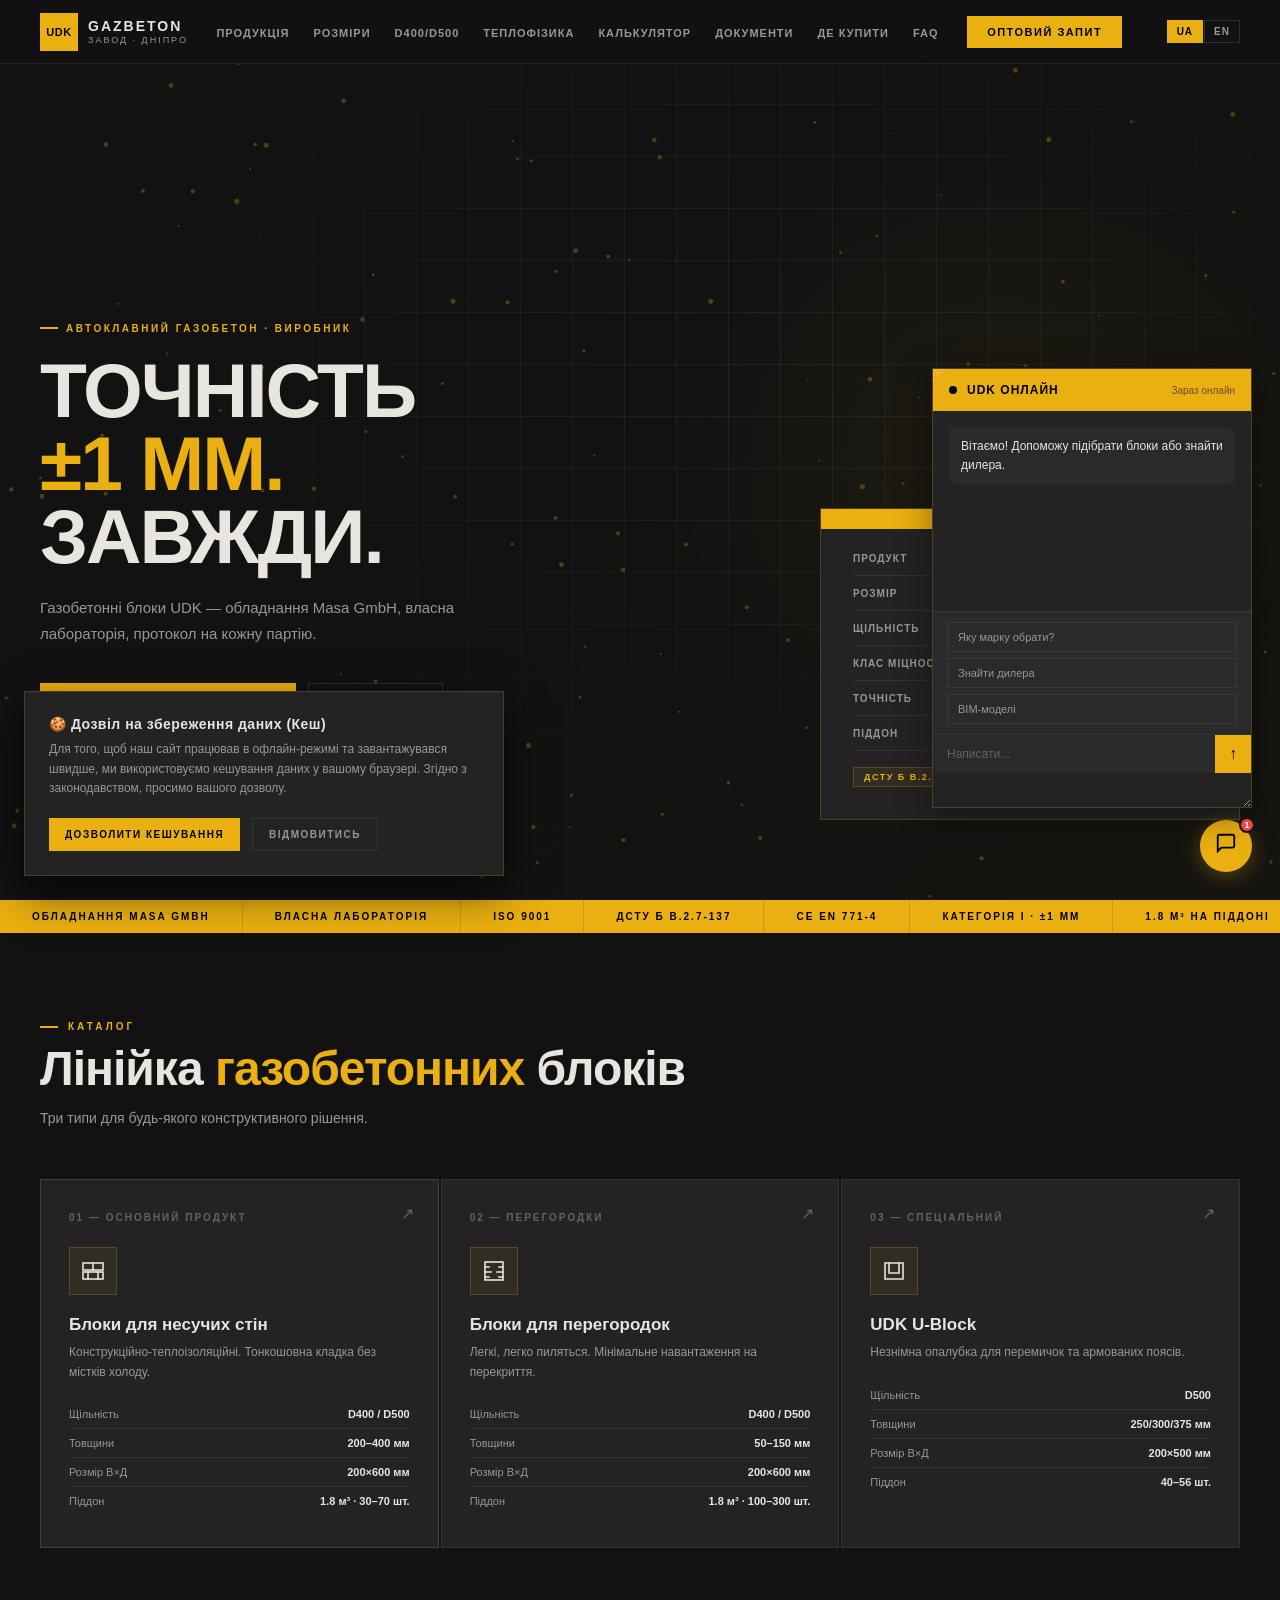
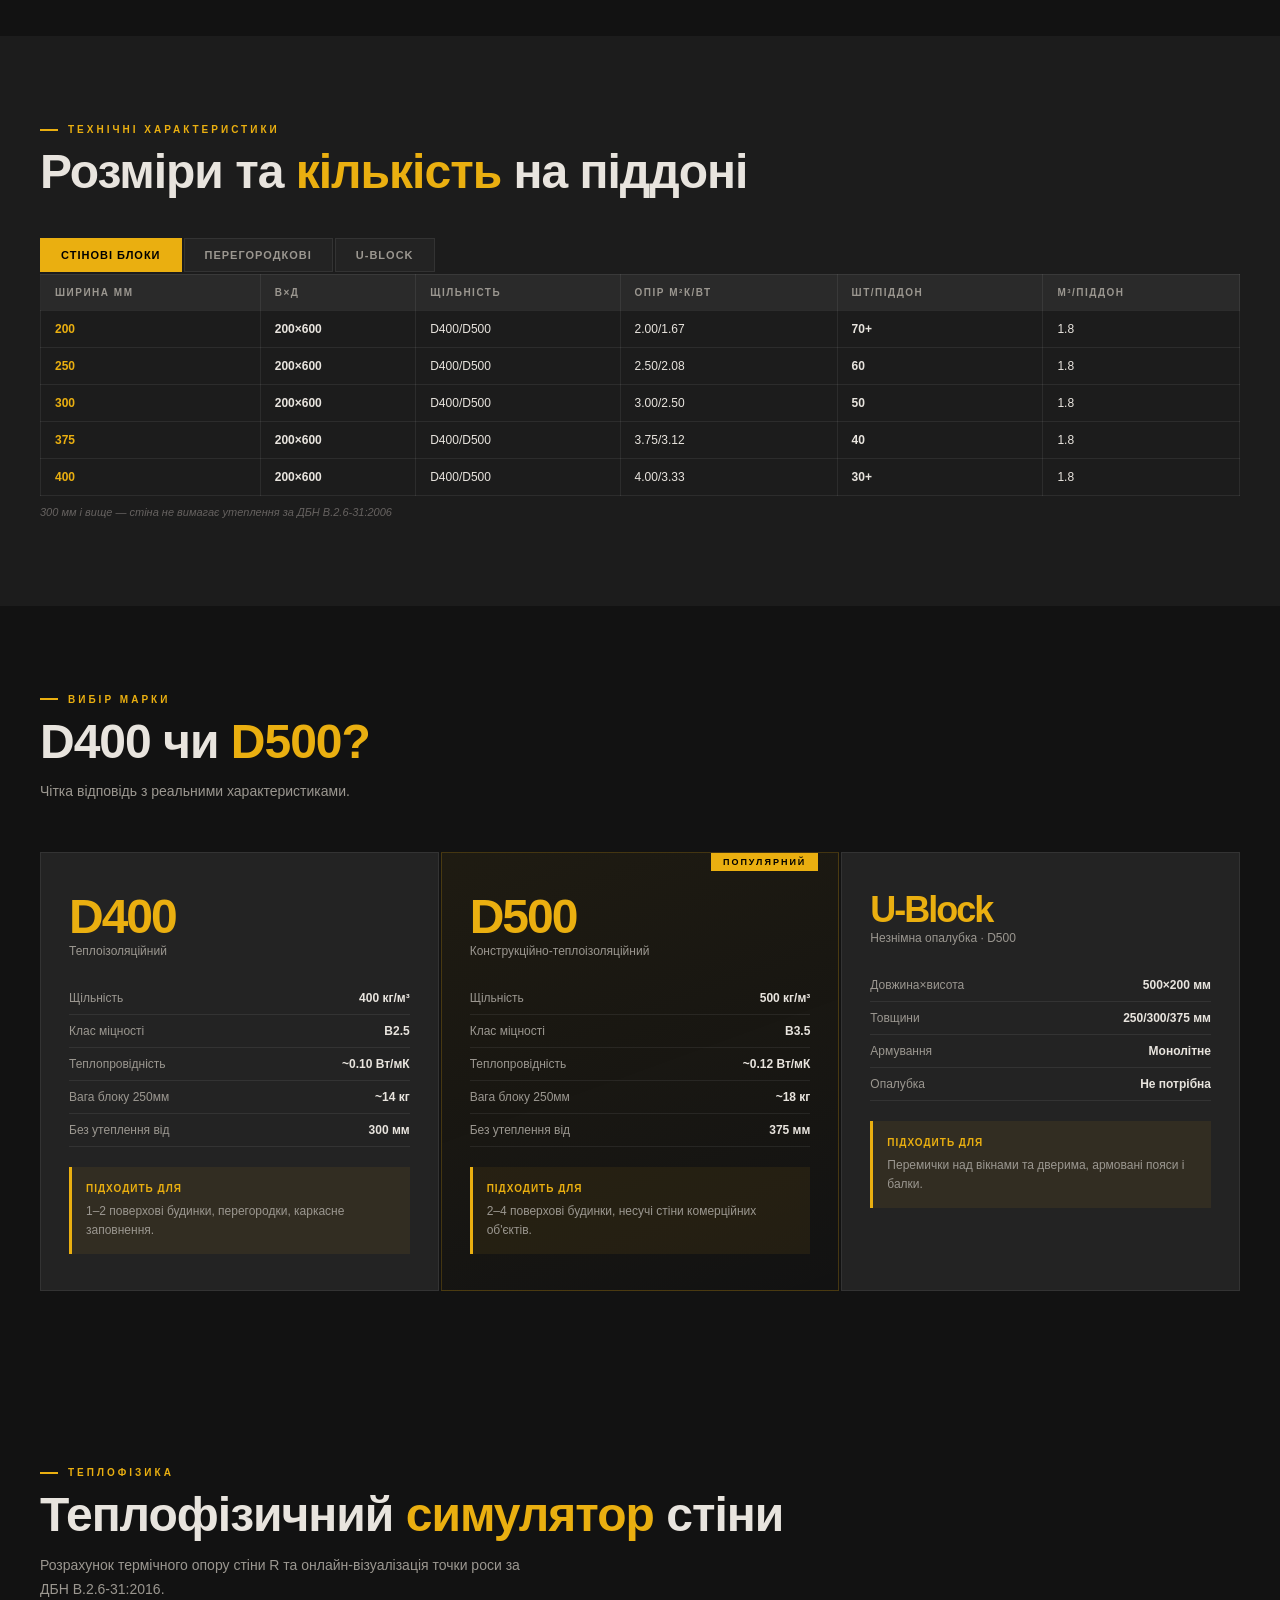
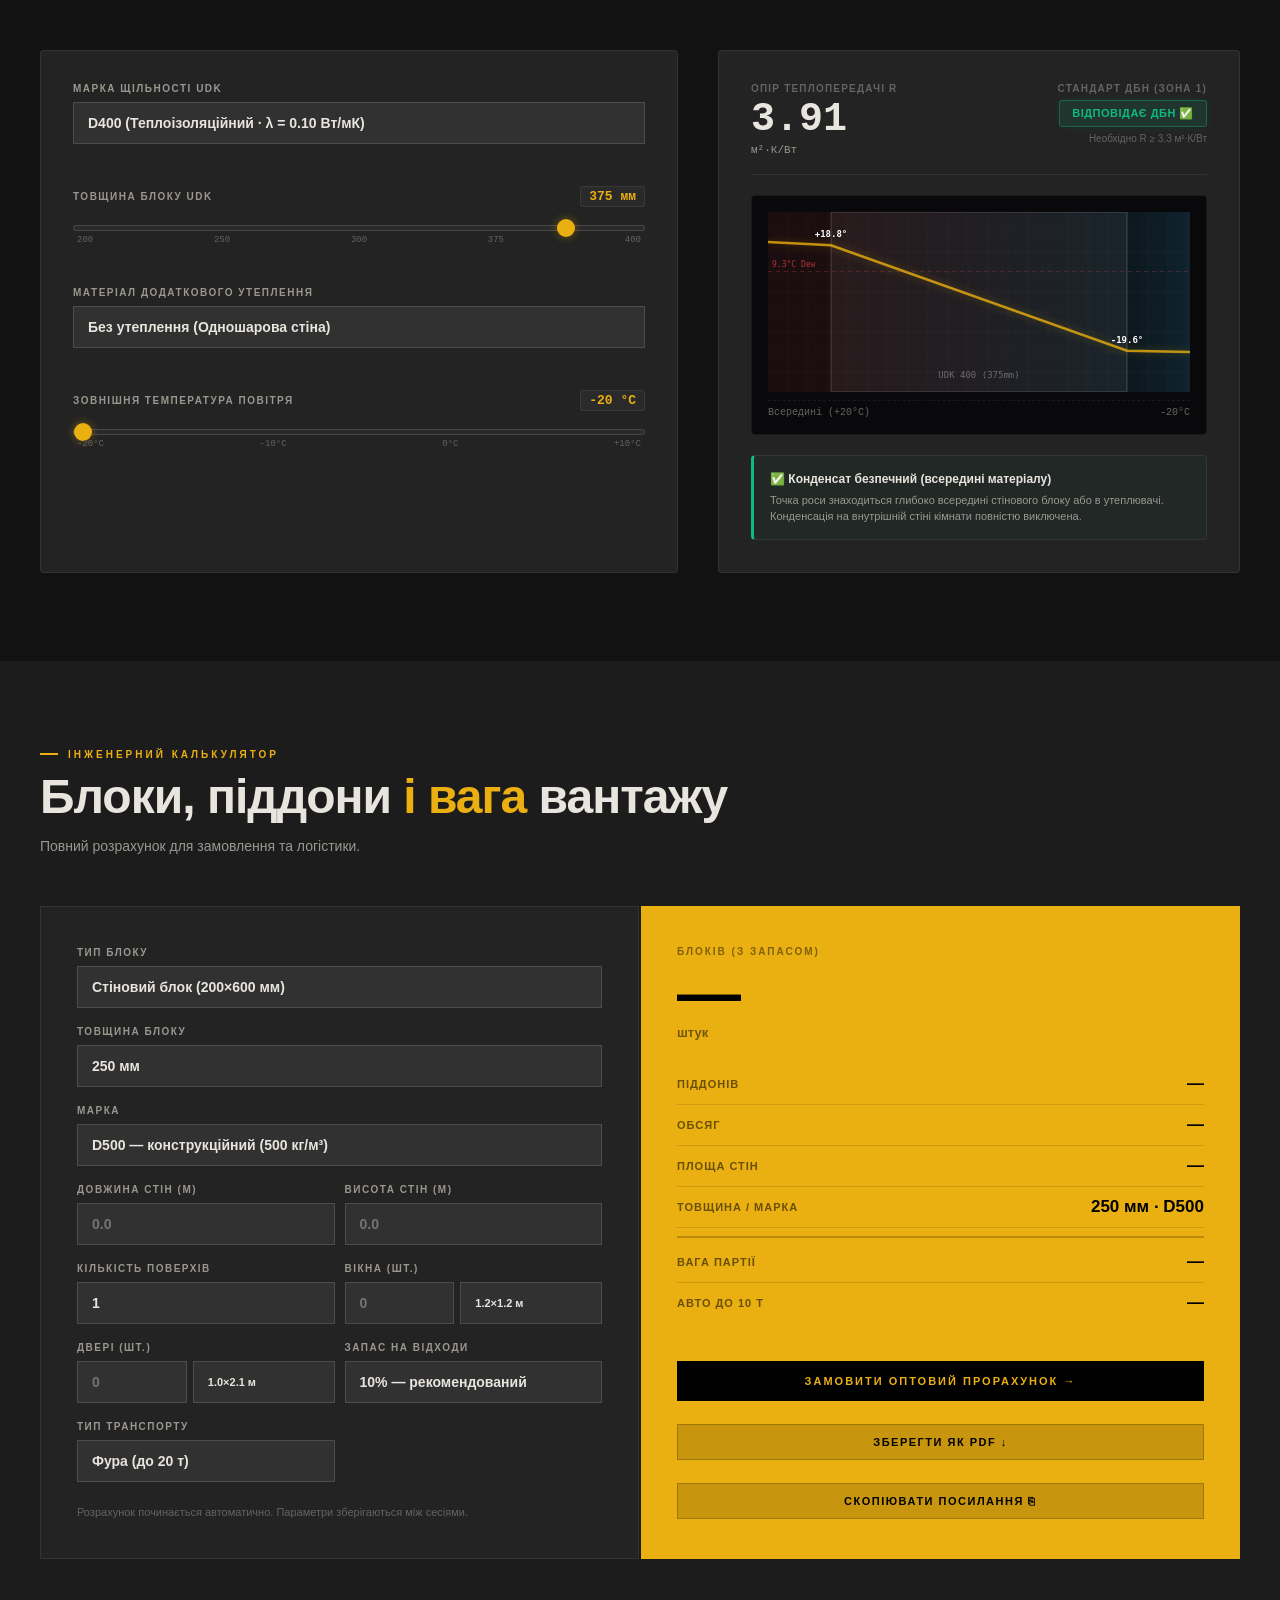
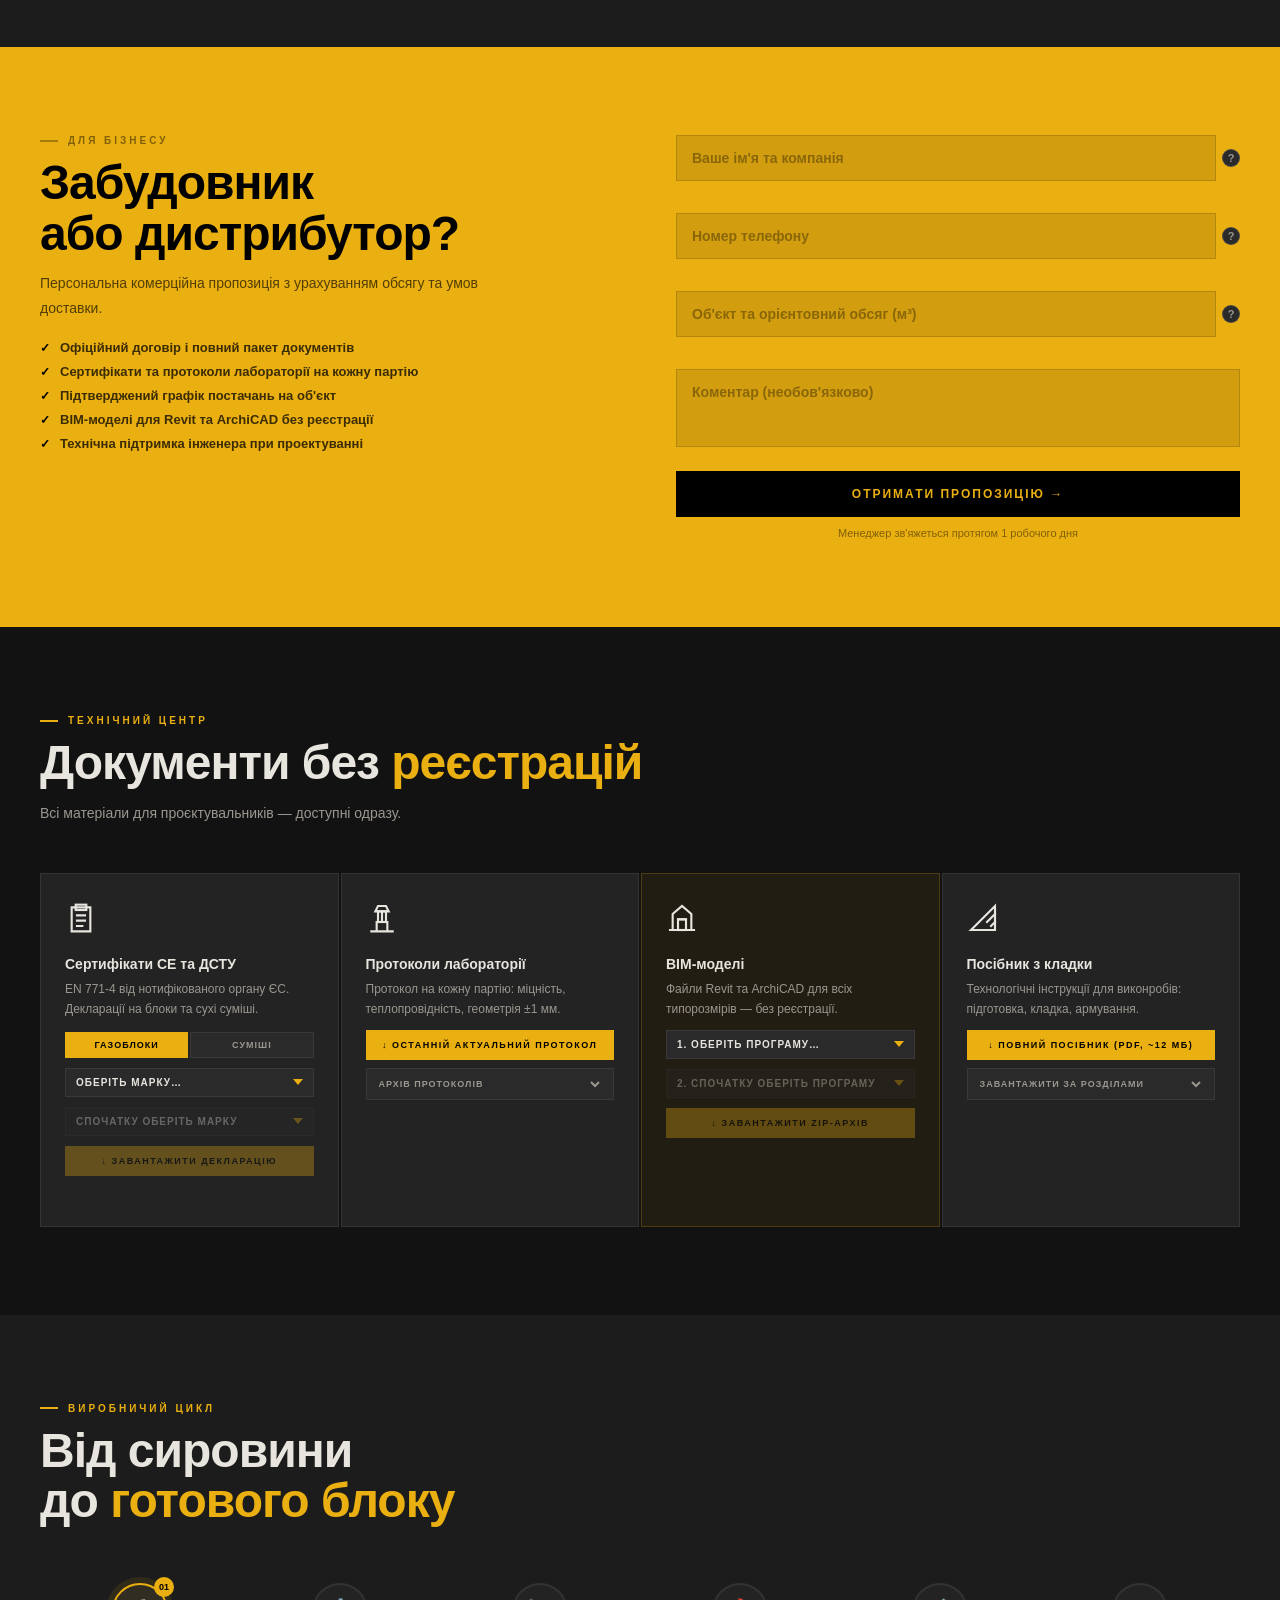
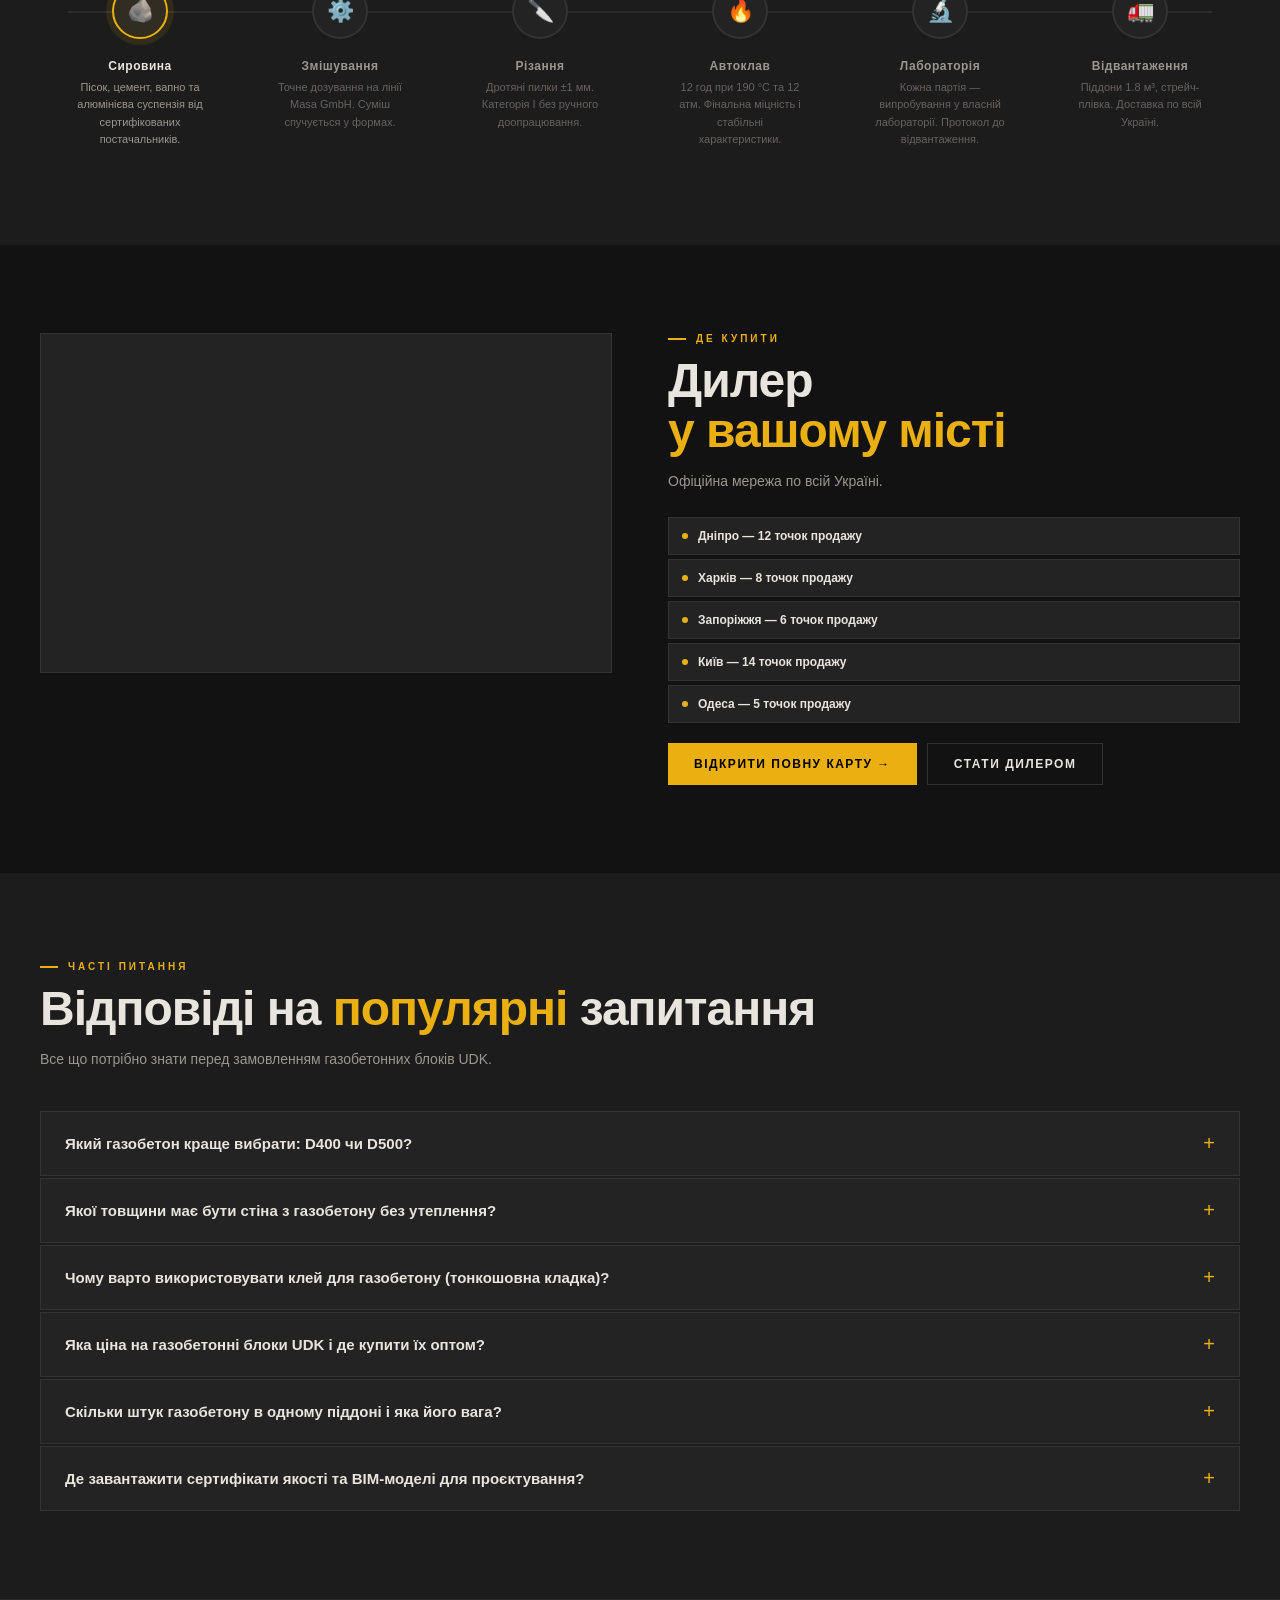
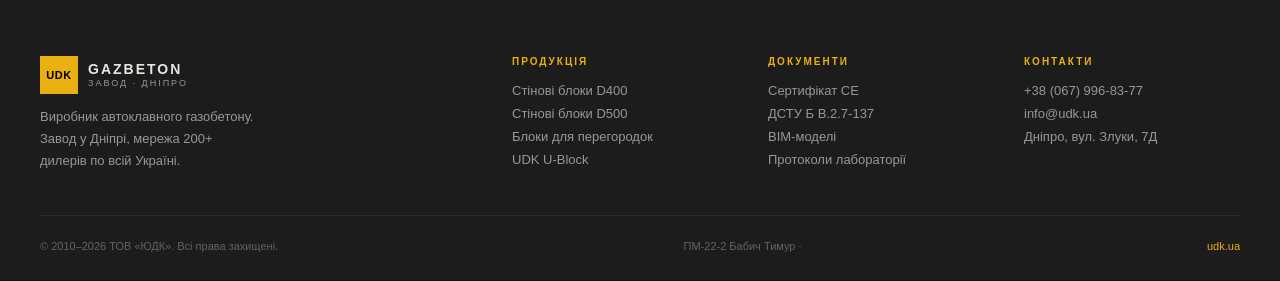
==== commit 11de5ea7: "Signed-off-by: muurmur <timyrromanovich2007@gmail.com>" ====
--- a/index.html
+++ b/index.html
@@ -92,6 +92,7 @@
       <li><a href="#products" class="nav__link" data-lang-ua="Продукція" data-lang-en="Products">Продукція</a></li>
       <li><a href="#sizes" class="nav__link" data-lang-ua="Розміри" data-lang-en="Sizes">Розміри</a></li>
       <li><a href="#compare" class="nav__link" data-lang-ua="D400/D500" data-lang-en="D400/D500">D400/D500</a></li>
+      <li><a href="#physics" class="nav__link" data-lang-ua="Теплофізика" data-lang-en="Physics">Теплофізика</a></li>
       <li><a href="#calc" class="nav__link" data-lang-ua="Калькулятор" data-lang-en="Calculator">Калькулятор</a></li>
       <li><a href="#tech" class="nav__link" data-lang-ua="Документи" data-lang-en="Documents">Документи</a></li>
       <li><a href="#dealers" class="nav__link" data-lang-ua="Де купити" data-lang-en="Where to buy">Де купити</a></li>
@@ -113,6 +114,7 @@
     <a href="#products" class="mobile-menu__link" data-lang-ua="Продукція" data-lang-en="Products">Продукція</a>
     <a href="#sizes" class="mobile-menu__link" data-lang-ua="Розміри" data-lang-en="Sizes">Розміри</a>
     <a href="#compare" class="mobile-menu__link" data-lang-ua="D400 / D500" data-lang-en="D400 / D500">D400 / D500</a>
+    <a href="#physics" class="mobile-menu__link" data-lang-ua="Теплофізика" data-lang-en="Physics">Теплофізика</a>
     <a href="#calc" class="mobile-menu__link" data-lang-ua="Калькулятор" data-lang-en="Calculator">Калькулятор</a>
     <a href="#tech" class="mobile-menu__link" data-lang-ua="Документи та BIM" data-lang-en="Documents & BIM">Документи та BIM</a>
     <a href="#dealers" class="mobile-menu__link" data-lang-ua="Де купити" data-lang-en="Where to buy">Де купити</a>
@@ -495,6 +497,112 @@
             class="compare-card__row-val" data-lang-ua="Не потрібна" data-lang-en="Not required">Не потрібна</span></div>
         <div class="compare-card__use" data-lang-ua="<strong>Підходить для</strong>Перемички над вікнами та дверима, армовані пояси і балки." data-lang-en="<strong>Suitable for</strong>Lintels over windows and doors, reinforced belts and beams."><strong>Підходить для</strong>Перемички над вікнами та дверима, армовані пояси і
           балки.</div>
+      </div>
+    </div>
+  </section>
+
+  <!-- ========================================== -->
+  <!-- SECTION: PHYSICS SIMULATOR                 -->
+  <!-- ========================================== -->
+  <section class="section" id="physics">
+    <div class="reveal">
+      <div class="section__label" data-lang-ua="Теплофізика" data-lang-en="Thermal Physics">Теплофізика</div>
+      <h2 class="section__title" data-lang-ua="Теплофізичний <em>симулятор</em> стіни" data-lang-en="Thermal <em>Simulator</em> of Wall">Теплофізичний <em>симулятор</em> стіни</h2>
+      <p class="section__desc" data-lang-ua="Розрахунок термічного опору стіни R та онлайн-візуалізація точки роси за ДБН В.2.6-31:2016." data-lang-en="Calculation of wall thermal resistance R and online dew point visualization according to DBN V.2.6-31:2016.">Розрахунок термічного опору стіни R та онлайн-візуалізація точки роси за ДБН В.2.6-31:2016.</p>
+    </div>
+
+    <div class="physics-wrap reveal">
+      <!-- ── Ліва панель: Управління параметрами стіни ── -->
+      <div class="physics-form">
+        <div class="form-field">
+          <label data-lang-ua="Марка щільності UDK" data-lang-en="UDK Block Density Grade">Марка щільності UDK</label>
+          <select class="form-select" id="sim-grade">
+            <option value="400" selected data-lang-ua="D400 (Теплоізоляційний · λ = 0.10 Вт/мК)" data-lang-en="D400 (Heat-insulating · λ = 0.10 W/mK)">D400 (Теплоізоляційний · λ = 0.10 Вт/мК)</option>
+            <option value="500" data-lang-ua="D500 (Конструкційний · λ = 0.12 Вт/мК)" data-lang-en="D500 (Structural · λ = 0.12 W/mK)">D500 (Конструкційний · λ = 0.12 Вт/мК)</option>
+          </select>
+        </div>
+
+        <div class="form-field">
+          <div style="display:flex; justify-content:space-between; align-items:center; margin-bottom: 8px;">
+            <label style="margin-bottom:0" data-lang-ua="Товщина блоку UDK" data-lang-en="UDK Block Thickness">Товщина блоку UDK</label>
+            <span class="physics-slider-val" id="sim-thickness-val">375 мм</span>
+          </div>
+          <input class="physics-range" type="range" id="sim-thickness" min="200" max="400" step="25" value="375">
+          <div class="physics-ticks">
+            <span>200</span>
+            <span>250</span>
+            <span>300</span>
+            <span>375</span>
+            <span>400</span>
+          </div>
+        </div>
+
+        <div class="form-field">
+          <label data-lang-ua="Матеріал додаткового утеплення" data-lang-en="Additional Insulation Material">Матеріал додаткового утеплення</label>
+          <select class="form-select" id="sim-insulation-type">
+            <option value="none" selected data-lang-ua="Без утеплення (Одношарова стіна)" data-lang-en="No insulation (Single-layer wall)">Без утеплення (Одношарова стіна)</option>
+            <option value="wool" data-lang-ua="Мінеральна вата (λ = 0.040 Вт/мК)" data-lang-en="Mineral Wool (λ = 0.040 W/mK)">Мінеральна вата (λ = 0.040 W/mK)</option>
+            <option value="polystyrene" data-lang-ua="Пінополістирол (λ = 0.038 Вт/мК)" data-lang-en="Polystyrene (λ = 0.038 W/mK)">Пінополістирол (λ = 0.038 W/mK)</option>
+          </select>
+        </div>
+
+        <div class="form-field" id="sim-insulation-wrap" style="display:none">
+          <div style="display:flex; justify-content:space-between; align-items:center; margin-bottom: 8px;">
+            <label style="margin-bottom:0" data-lang-ua="Товщина утеплювача" data-lang-en="Insulation Thickness">Товщина утеплювача</label>
+            <span class="physics-slider-val" id="sim-insulation-val">100 мм</span>
+          </div>
+          <input class="physics-range" type="range" id="sim-insulation" min="50" max="150" step="50" value="100">
+          <div class="physics-ticks">
+            <span>50 мм</span>
+            <span>100 мм</span>
+            <span>150 мм</span>
+          </div>
+        </div>
+
+        <div class="form-field">
+          <div style="display:flex; justify-content:space-between; align-items:center; margin-bottom: 8px;">
+            <label style="margin-bottom:0" data-lang-ua="Зовнішня температура повітря" data-lang-en="Outside Air Temperature">Зовнішня температура повітря</label>
+            <span class="physics-slider-val" id="sim-temp-val">-20 °C</span>
+          </div>
+          <input class="physics-range" type="range" id="sim-temp" min="-20" max="10" step="5" value="-20">
+          <div class="physics-ticks">
+            <span>-20°C</span>
+            <span>-10°C</span>
+            <span>0°C</span>
+            <span>+10°C</span>
+          </div>
+        </div>
+      </div>
+
+      <!-- ── Права панель: Графік, Розрахунки та ДБН-барометр ── -->
+      <div class="physics-result">
+        <div class="physics-meta-row">
+          <div>
+            <div class="physics-meta-label" data-lang-ua="Опір теплопередачі R" data-lang-en="Thermal Resistance R">Опір теплопередачі R</div>
+            <div class="physics-meta-big" id="sim-r-value">3.91</div>
+            <div class="physics-meta-unit">м²·К/Вт</div>
+          </div>
+          <div style="text-align: right">
+            <div class="physics-meta-label" data-lang-ua="Стандарт ДБН (Зона 1)" data-lang-en="DBN Standard (Zone 1)">Стандарт ДБН (Зона 1)</div>
+            <div class="physics-dbn-badge" id="sim-dbn-badge">ВІДПОВІДАЄ ДБН ✅</div>
+            <div class="physics-meta-hint" data-lang-ua="Необхідно R ≥ 3.3 м²·К/Вт" data-lang-en="Required R ≥ 3.3 m²·K/W">Необхідно R ≥ 3.3 м²·К/Вт</div>
+          </div>
+        </div>
+
+        <!-- Canvas для малювання розрізу стіни та градієнта -->
+        <div class="physics-canvas-container">
+          <canvas id="physics-canvas"></canvas>
+          <div class="physics-canvas-legend">
+            <span data-lang-ua="Всередині (+20°C)" data-lang-en="Inside (+20°C)">Всередині (+20°C)</span>
+            <span id="legend-outside-temp" style="float:right">-20°C</span>
+          </div>
+        </div>
+
+        <!-- Сповіщення про точку роси -->
+        <div class="physics-warning-box" id="sim-warning-box">
+          <div class="physics-warning-title" id="sim-warning-title">✅ Конденсат безпечний (всередині матеріалу)</div>
+          <div class="physics-warning-desc" id="sim-warning-desc">Точка роси знаходиться глибоко в товщі стіни, конденсат на внутрішній поверхні виключений.</div>
+        </div>
       </div>
     </div>
   </section>
@@ -1097,21 +1205,23 @@
   <!-- CHAT WIDGET -->
   <div class="chat-widget">
     <div class="chat-popup" id="chat-popup">
+      <div class="chat-popup__resize-handle" id="chat-resize-handle"></div>
       <div class="chat-popup__header">
         <div class="chat-popup__status-dot"></div>
-        <span>UDK онлайн</span>
-        <small>Зараз онлайн</small>
+        <span data-lang-ua="UDK онлайн" data-lang-en="UDK Online">UDK онлайн</span>
+        <small data-lang-ua="Зараз онлайн" data-lang-en="Active now">Зараз онлайн</small>
       </div>
       <div class="chat-popup__messages" id="chat-messages">
-        <div class="chat-message chat-message--bot">Вітаємо! Допоможу підібрати блоки або знайти дилера.</div>
+        <div class="chat-message chat-message--bot" data-lang-ua="Вітаємо! Допоможу підібрати блоки або знайти дилера." data-lang-en="Welcome! I can help you select blocks or find a dealer.">Вітаємо! Допоможу підібрати блоки або знайти дилера.</div>
       </div>
       <div class="chat-popup__quick" id="chat-quick">
-        <button class="chat-quick-btn" data-question="Яку марку обрати?">Яку марку обрати?</button>
-        <button class="chat-quick-btn" data-question="Знайти дилера">Знайти дилера</button>
-        <button class="chat-quick-btn" data-question="BIM-моделі">BIM-моделі</button>
+        <button class="chat-quick-btn" data-question="Яку марку обрати?" data-lang-ua="Яку марку обрати?" data-lang-en="Which grade to choose?">Яку марку обрати?</button>
+        <button class="chat-quick-btn" data-question="Знайти дилера" data-lang-ua="Знайти дилера" data-lang-en="Find a dealer">Знайти дилера</button>
+        <button class="chat-quick-btn" data-question="BIM-моделі" data-lang-ua="BIM-моделі" data-lang-en="BIM Models">BIM-моделі</button>
+        <button class="chat-quick-btn chat-quick-btn--reset" id="chat-reset-btn" style="display:none" data-lang-ua="↩ До головного меню" data-lang-en="↩ Back to Menu">↩ До головного меню</button>
       </div>
       <div class="chat-popup__input-row">
-        <input class="chat-popup__input" type="text" placeholder="Написати..." id="chat-input">
+        <input class="chat-popup__input" type="text" placeholder="Написати..." id="chat-input" data-lang-ua="Написати..." data-lang-en="Type a message...">
         <button class="chat-popup__send" id="chat-send">↑</button>
       </div>
     </div>
@@ -1139,6 +1249,79 @@
   <!-- ── ЗГОДА НА КЕШУВАННЯ ────────────────────────────── -->
   
 
+  <!-- ========================================== -->
+  <!-- MODAL: INTERACTIVE 3D PRODUCT VIEWPORT     -->
+  <!-- ========================================== -->
+  <div class="block-modal" id="product-modal">
+    <div class="block-modal__container">
+      <button class="block-modal__close" id="modal-close" aria-label="Закрити">×</button>
+      
+      <div class="block-modal__body">
+        <!-- ── Ліва колонка: CSS 3D Візуалізатор ── -->
+        <div class="block-modal__visual-pane">
+          <div class="block-modal__3d-title" data-lang-ua="🛞 Затисніть та обертайте блок мишкою" data-lang-en="🛞 Drag mouse to rotate block in 3D">🛞 Затисніть та обертайте блок мишкою</div>
+          
+          <!-- Контейнер для CSS 3D сцени -->
+          <div class="scene-3d-container" id="scene-3d-box">
+            <div class="cuboid-3d" id="block-cuboid">
+              <div class="face-3d face-3d--front">UDK</div>
+              <div class="face-3d face-3d--back">UDK</div>
+              <div class="face-3d face-3d--left"></div>
+              <div class="face-3d face-3d--right"></div>
+              <div class="face-3d face-3d--top"></div>
+              <div class="face-3d face-3d--bottom"></div>
+            </div>
+            
+            <!-- Лейбли з розмірами -->
+            <div class="dim-label-3d dim-label-3d--length">600 mm</div>
+            <div class="dim-label-3d dim-label-3d--height">200 mm</div>
+            <div class="dim-label-3d dim-label-3d--depth" id="label-3d-depth">375 mm</div>
+          </div>
+          
+          <!-- Повзунок товщини всередині модалки -->
+          <div class="modal-thickness-selector">
+            <div style="display:flex; justify-content:space-between; margin-bottom:8px">
+              <span data-lang-ua="Інтерактивна зміна товщини:" data-lang-en="Interactive Thickness Adjust:">Інтерактивна зміна товщини:</span>
+              <strong id="modal-thickness-readout">375 мм</strong>
+            </div>
+            <input type="range" class="physics-range" id="modal-thickness-slider" min="100" max="400" step="50" value="375">
+            <div class="physics-ticks" id="modal-ticks-container">
+              <span>100</span>
+              <span>150</span>
+              <span>200</span>
+              <span>250</span>
+              <span>300</span>
+              <span>350</span>
+              <span>400</span>
+            </div>
+          </div>
+        </div>
+        
+        <!-- ── Права колонка: Характеристики та контент ── -->
+        <div class="block-modal__content-pane">
+          <div class="block-modal__eyebrow" id="modal-eyebrow">UDK GAZBETON</div>
+          <h3 class="block-modal__title" id="modal-title">Стіновий блок UDK</h3>
+          
+          <div class="block-modal__desc" id="modal-desc">
+            Високоточні стінові блоки для несучих конструкцій.
+          </div>
+          
+          <div class="table-skel" style="margin: 20px 0; padding:16px" id="modal-specs-wrap">
+            <div class="table-row-skel"><span class="row-key-skel" style="width:100px" data-lang-ua="Клас міцності" data-lang-en="Compressive Strength">Клас міцності</span><span class="row-val-skel" style="width:80px;text-align:right" id="spec-strength">B2.5 / B3.5</span></div>
+            <div class="table-row-skel"><span class="row-key-skel" style="width:100px" data-lang-ua="Середня густина" data-lang-en="Average Density">Середня густина</span><span class="row-val-skel" style="width:80px;text-align:right" id="spec-density">D400 / D500</span></div>
+            <div class="table-row-skel"><span class="row-key-skel" style="width:100px" data-lang-ua="Теплопровідність" data-lang-en="Thermal Conductivity">Теплопровідність</span><span class="row-val-skel" style="width:80px;text-align:right" id="spec-lambda">0.10 / 0.12 Вт/мК</span></div>
+            <div class="table-row-skel"><span class="row-key-skel" style="width:100px" data-lang-ua="Точність розмірів" data-lang-en="Dimensional Accuracy">Точність розмірів</span><span class="row-val-skel" style="width:80px;text-align:right" id="spec-accuracy">±1 мм (Категорія I)</span></div>
+          </div>
+          
+          <div style="display:flex; gap:12px; margin-top:auto">
+            <a href="#calc" class="btn btn--primary" style="flex:1; justify-content:center" id="modal-cta-btn" data-lang-ua="Розрахувати кількість →" data-lang-en="Calculate quantity →">Розрахувати кількість →</a>
+            <a href="dummy.pdf" download class="btn btn--outline" style="font-size:11px" data-lang-ua="Сертифікат ↓" data-lang-en="Certificate ↓">Сертифікат ↓</a>
+          </div>
+        </div>
+      </div>
+    </div>
+  </div>
+
   <div class="cookie-consent" id="cookie-consent">
     <div class="cookie-consent__title">🍪 Дозвіл на збереження даних (Кеш)</div>
     <div class="cookie-consent__text" data-lang-ua="Для того, щоб наш сайт працював в офлайн-режимі та завантажувався швидше, ми використовуємо кешування даних у вашому браузері. Згідно з законодавством, просимо вашого дозволу." data-lang-en="To make our site work offline and load faster, we use data caching in your browser. According to the law, we ask for your permission.">Для того, щоб наш сайт працював в офлайн-режимі та завантажувався швидше, ми використовуємо кешування даних у вашому браузері. Згідно з законодавством, просимо вашого дозволу.</div>
--- a/assets/css/style.css
+++ b/assets/css/style.css
@@ -2808,3 +2808,535 @@
       }
     }
 
+    /* ── ТЕПЛОФІЗИЧНИЙ СИМУЛЯТОР СТІНИ (НОВИЙ РОЗДІЛ) ─────────────────── */
+    .physics-wrap {
+      display: grid;
+      grid-template-columns: 1.1fr 0.9fr;
+      gap: 40px;
+      margin-top: 48px;
+    }
+
+    .physics-form {
+      display: flex;
+      flex-direction: column;
+      gap: 24px;
+      background: var(--color-surface-2);
+      border: 1px solid var(--color-border);
+      padding: 32px;
+      border-radius: 4px;
+    }
+
+    .physics-result {
+      display: flex;
+      flex-direction: column;
+      gap: 20px;
+      background: var(--color-surface-2);
+      border: 1px solid var(--color-border);
+      padding: 32px;
+      border-radius: 4px;
+    }
+
+    /* Стилізація Range Sliders */
+    .physics-range {
+      width: 100%;
+      height: 6px;
+      background: var(--color-surface-3);
+      outline: none;
+      -webkit-appearance: none;
+      border-radius: 3px;
+      margin: 10px 0 4px;
+      border: 1px solid var(--color-border-mid);
+    }
+
+    .physics-range::-webkit-slider-thumb {
+      -webkit-appearance: none;
+      width: 18px;
+      height: 18px;
+      background: var(--color-accent);
+      border-radius: 50%;
+      cursor: pointer;
+      box-shadow: 0 0 10px rgba(234, 175, 16, 0.4);
+      transition: transform 0.15s ease, background-color 0.15s ease;
+    }
+
+    .physics-range::-webkit-slider-thumb:hover {
+      transform: scale(1.15);
+      background: #fff;
+    }
+
+    .physics-slider-val {
+      font-size: 13px;
+      font-family: monospace;
+      font-weight: 700;
+      color: var(--color-accent);
+      background: var(--color-surface-3);
+      padding: 2px 8px;
+      border-radius: 3px;
+      border: 1px solid var(--color-border);
+    }
+
+    .physics-ticks {
+      display: flex;
+      justify-content: space-between;
+      padding: 0 4px;
+      font-size: 9px;
+      font-family: monospace;
+      color: var(--color-text-hint);
+    }
+
+    /* Мета-рядки результатів */
+    .physics-meta-row {
+      display: flex;
+      justify-content: space-between;
+      align-items: flex-start;
+      border-bottom: 1px solid var(--color-border);
+      padding-bottom: 18px;
+    }
+
+    .physics-meta-label {
+      font-size: 10px;
+      font-weight: 800;
+      letter-spacing: 1.2px;
+      text-transform: uppercase;
+      color: var(--color-text-hint);
+      margin-bottom: 6px;
+    }
+
+    .physics-meta-big {
+      font-size: 40px;
+      font-weight: 900;
+      font-family: monospace;
+      color: var(--color-text-primary);
+      line-height: 1;
+    }
+
+    .physics-meta-unit {
+      font-size: 11px;
+      color: var(--color-text-muted);
+      margin-top: 4px;
+      font-family: monospace;
+    }
+
+    /* ДБН Бейджі */
+    .physics-dbn-badge {
+      display: inline-block;
+      font-size: 11px;
+      font-weight: 800;
+      letter-spacing: 0.5px;
+      padding: 6px 12px;
+      border-radius: 3px;
+      text-transform: uppercase;
+      transition: all var(--transition-base);
+    }
+
+    .physics-dbn-badge--pass {
+      background: rgba(16, 185, 129, 0.12);
+      border: 1px solid rgba(16, 185, 129, 0.35);
+      color: #10b981;
+      box-shadow: 0 0 12px rgba(16, 185, 129, 0.08);
+    }
+
+    .physics-dbn-badge--fail {
+      background: rgba(239, 68, 68, 0.12);
+      border: 1px solid rgba(239, 68, 68, 0.35);
+      color: #ef4444;
+      box-shadow: 0 0 12px rgba(239, 68, 68, 0.08);
+    }
+
+    .physics-meta-hint {
+      font-size: 10px;
+      color: var(--color-text-hint);
+      margin-top: 6px;
+    }
+
+    /* Контейнер Canvas */
+    .physics-canvas-container {
+      background: #09090b;
+      border: 1px solid var(--color-border);
+      border-radius: 4px;
+      padding: 16px;
+      position: relative;
+    }
+
+    #physics-canvas {
+      width: 100%;
+      height: 180px;
+      display: block;
+    }
+
+    .physics-canvas-legend {
+      display: flex;
+      justify-content: space-between;
+      margin-top: 8px;
+      font-size: 10px;
+      font-family: monospace;
+      color: var(--color-text-hint);
+      border-top: 1px dashed var(--color-border);
+      padding-top: 6px;
+    }
+
+    /* Вікно попередження точки роси */
+    .physics-warning-box {
+      border: 1px solid var(--color-border);
+      padding: 14px 16px;
+      border-radius: 4px;
+      transition: all var(--transition-base);
+      line-height: 1.5;
+    }
+
+    .physics-warning-box--safe {
+      border-left: 3px solid #10b981;
+      background: rgba(16, 185, 129, 0.04);
+    }
+
+    .physics-warning-box--warning {
+      border-left: 3px solid #ef4444;
+      background: rgba(239, 68, 68, 0.04);
+      animation: alert-blink 2s infinite;
+    }
+
+    .physics-warning-title {
+      font-size: 12px;
+      font-weight: 800;
+      color: var(--color-text-primary);
+      margin-bottom: 4px;
+    }
+
+    .physics-warning-desc {
+      font-size: 11px;
+      color: var(--color-text-muted);
+    }
+
+    @keyframes alert-blink {
+      0%, 100% { border-color: #ef4444; box-shadow: 0 0 0 0 rgba(239, 68, 68, 0); }
+      50%      { border-color: rgba(239, 68, 68, 0.3); box-shadow: 0 0 8px rgba(239, 68, 68, 0.08); }
+    }
+
+    @media (max-width: 900px) {
+      .physics-wrap {
+        grid-template-columns: 1fr;
+        gap: 24px;
+      }
+    }
+
+    /* ─── ІНТЕРАКТИВНЕ МОДАЛЬНЕ ВІКНО 3D ─────────────────────────── */
+    .block-modal {
+      position: fixed;
+      inset: 0;
+      z-index: 10005;
+      background: rgba(0, 0, 0, 0.7);
+      backdrop-filter: blur(12px);
+      display: flex;
+      align-items: center;
+      justify-content: center;
+      opacity: 0;
+      pointer-events: none;
+      transition: opacity 0.35s ease;
+    }
+
+    .block-modal--open {
+      opacity: 1;
+      pointer-events: auto;
+    }
+
+    .block-modal__container {
+      width: 90%;
+      max-width: 860px;
+      background: rgba(30, 41, 59, 0.85);
+      border: 1px solid var(--color-accent-border);
+      border-radius: 4px;
+      box-shadow: 0 24px 60px rgba(0, 0, 0, 0.6);
+      position: relative;
+      overflow: hidden;
+      animation: modal-zoom-in 0.35s cubic-bezier(0.175, 0.885, 0.32, 1.15);
+    }
+
+    @keyframes modal-zoom-in {
+      from { transform: scale(0.92); opacity: 0; }
+      to   { transform: scale(1); opacity: 1; }
+    }
+
+    .block-modal__close {
+      position: absolute;
+      top: 14px;
+      right: 14px;
+      background: none;
+      border: none;
+      color: var(--color-text-hint);
+      font-size: 28px;
+      cursor: pointer;
+      line-height: 1;
+      z-index: 10;
+      transition: color var(--transition-base);
+    }
+
+    .block-modal__close:hover {
+      color: var(--color-text-primary);
+    }
+
+    .block-modal__body {
+      display: grid;
+      grid-template-columns: 1.1fr 0.9fr;
+      min-height: 480px;
+    }
+
+    /* Ліва панель: 3D Сцена */
+    .block-modal__visual-pane {
+      background: #09090b;
+      padding: 32px;
+      display: flex;
+      flex-direction: column;
+      justify-content: space-between;
+      border-right: 1px solid var(--color-border);
+      position: relative;
+    }
+
+    .block-modal__3d-title {
+      font-size: 10px;
+      font-family: monospace;
+      color: var(--color-text-hint);
+      letter-spacing: 1px;
+      text-transform: uppercase;
+      text-align: center;
+    }
+
+    .scene-3d-container {
+      width: 100%;
+      height: 220px;
+      background: #0d0d0f;
+      border: 1px solid rgba(255, 255, 255, 0.05);
+      border-radius: 4px;
+      display: flex;
+      align-items: center;
+      justify-content: center;
+      position: relative;
+      perspective: 1000px;
+      user-select: none;
+      cursor: grab;
+      margin: 20px 0;
+      overflow: visible;
+    }
+
+    .scene-3d-container:active {
+      cursor: grabbing;
+    }
+
+    /* CSS 3D Блок кубоїд */
+    .cuboid-3d {
+      position: relative;
+      width: 160px;
+      height: 53px; /* висота 200мм пропорційно довжині 600мм */
+      transform-style: preserve-3d;
+      transform: rotateX(-22deg) rotateY(42deg);
+      --depth: 100px; /* динамічно міняється з JS */
+    }
+
+    .face-3d {
+      position: absolute;
+      display: flex;
+      align-items: center;
+      justify-content: center;
+      font-size: 11px;
+      font-weight: 900;
+      font-family: monospace;
+      color: rgba(255, 255, 255, 0.08);
+      letter-spacing: 1px;
+      border: 1.5px solid var(--color-accent-border);
+      backface-visibility: visible;
+    }
+
+    .face-3d--front {
+      width: 160px;
+      height: 53px;
+      transform: translateZ(calc(var(--depth) / 2));
+      background: rgba(30, 41, 59, 0.85);
+      box-shadow: inset 0 0 20px rgba(234, 175, 16, 0.05);
+    }
+
+    .face-3d--back {
+      width: 160px;
+      height: 53px;
+      transform: rotateY(180deg) translateZ(calc(var(--depth) / 2));
+      background: rgba(30, 41, 59, 0.85);
+    }
+
+    .face-3d--left {
+      width: var(--depth);
+      height: 53px;
+      left: calc(50% - var(--depth) / 2);
+      transform: rotateY(-90deg) translateZ(80px);
+      background: rgba(20, 20, 23, 0.95);
+    }
+
+    .face-3d--right {
+      width: var(--depth);
+      height: 53px;
+      left: calc(50% - var(--depth) / 2);
+      transform: rotateY(90deg) translateZ(80px);
+      background: rgba(20, 20, 23, 0.95);
+    }
+
+    .face-3d--top {
+      width: 160px;
+      height: var(--depth);
+      top: calc(50% - var(--depth) / 2);
+      transform: rotateX(90deg) translateZ(26.5px);
+      background: rgba(15, 23, 42, 0.95);
+    }
+
+    .face-3d--bottom {
+      width: 160px;
+      height: var(--depth);
+      top: calc(50% - var(--depth) / 2);
+      transform: rotateX(-90deg) translateZ(26.5px);
+      background: rgba(15, 23, 42, 0.95);
+    }
+
+    /* 3D Розмірні лінії */
+    .dim-label-3d {
+      position: absolute;
+      font-size: 9px;
+      font-family: monospace;
+      color: var(--color-accent);
+      background: #09090b;
+      border: 1px solid rgba(234, 175, 16, 0.25);
+      padding: 1px 4px;
+      border-radius: 2px;
+      pointer-events: none;
+    }
+
+    .dim-label-3d--length {
+      bottom: 24px;
+      left: calc(50% - 25px);
+    }
+
+    .dim-label-3d--height {
+      right: 28px;
+      top: calc(50% - 7px);
+    }
+
+    .dim-label-3d--depth {
+      left: 28px;
+      top: calc(50% - 7px);
+    }
+
+    .modal-thickness-selector {
+      font-size: 12px;
+      color: var(--color-text-muted);
+    }
+
+    /* Права панель: Інфо */
+    .block-modal__content-pane {
+      padding: 32px;
+      display: flex;
+      flex-direction: column;
+      justify-content: flex-start;
+      gap: 16px;
+    }
+
+    .block-modal__eyebrow {
+      font-size: 10px;
+      font-weight: 800;
+      letter-spacing: 1.5px;
+      color: var(--color-accent);
+      text-transform: uppercase;
+    }
+
+    .block-modal__title {
+      font-size: 24px;
+      font-weight: 900;
+      color: var(--color-text-primary);
+      line-height: 1.2;
+    }
+
+    .block-modal__desc {
+      font-size: 13px;
+      line-height: 1.6;
+      color: var(--color-text-muted);
+    }
+
+    /* ─── ПОКРАЩЕННЯ ЧАТ-БОТА (МАСШТАБОВАНІСТЬ ТА РЕЗЕТ) ───────────── */
+    .chat-popup {
+      min-width: 280px;
+      min-height: 380px;
+      max-width: 90vw;
+      max-height: 85vh;
+      width: 320px;
+      height: 440px;
+      display: flex;
+      flex-direction: column;
+      overflow: hidden;
+      resize: both; /* native resize fallback */
+    }
+
+    .chat-popup__resize-handle {
+      position: absolute;
+      top: 0;
+      left: 0;
+      width: 14px;
+      height: 14px;
+      cursor: nwse-resize;
+      z-index: 210;
+      border-top: 1.5px solid rgba(255, 255, 255, 0.2);
+      border-left: 1.5px solid rgba(255, 255, 255, 0.2);
+    }
+
+    .chat-popup__resize-handle::after {
+      content: "";
+      position: absolute;
+      top: 2px;
+      left: 2px;
+      width: 4px;
+      height: 4px;
+      border-top: 1px solid rgba(255, 255, 255, 0.2);
+      border-left: 1px solid rgba(255, 255, 255, 0.2);
+    }
+
+    .chat-popup__messages {
+      flex: 1;
+      overflow-y: auto;
+    }
+
+    .chat-popup__quick {
+      display: flex;
+      flex-wrap: wrap;
+      gap: 6px;
+      padding: 10px 14px;
+      background: var(--color-surface-3);
+      border-top: 1px solid var(--color-border);
+      flex-shrink: 0;
+    }
+
+    .chat-quick-btn--reset {
+      background: var(--color-surface-4) !important;
+      border: 1px solid var(--color-accent-border) !important;
+      color: var(--color-accent) !important;
+      font-weight: 700;
+      opacity: 0.85;
+    }
+
+    .chat-quick-btn--reset:hover {
+      opacity: 1;
+      background: var(--color-accent) !important;
+      color: #000 !important;
+    }
+
+    @media (max-width: 768px) {
+      .block-modal__body {
+        grid-template-columns: 1fr;
+      }
+      .block-modal__visual-pane {
+        border-right: none;
+        border-bottom: 1px solid var(--color-border);
+        padding: 24px;
+      }
+      .block-modal__content-pane {
+        padding: 24px;
+      }
+      .scene-3d-container {
+        height: 180px;
+      }
+    }
+
+
+
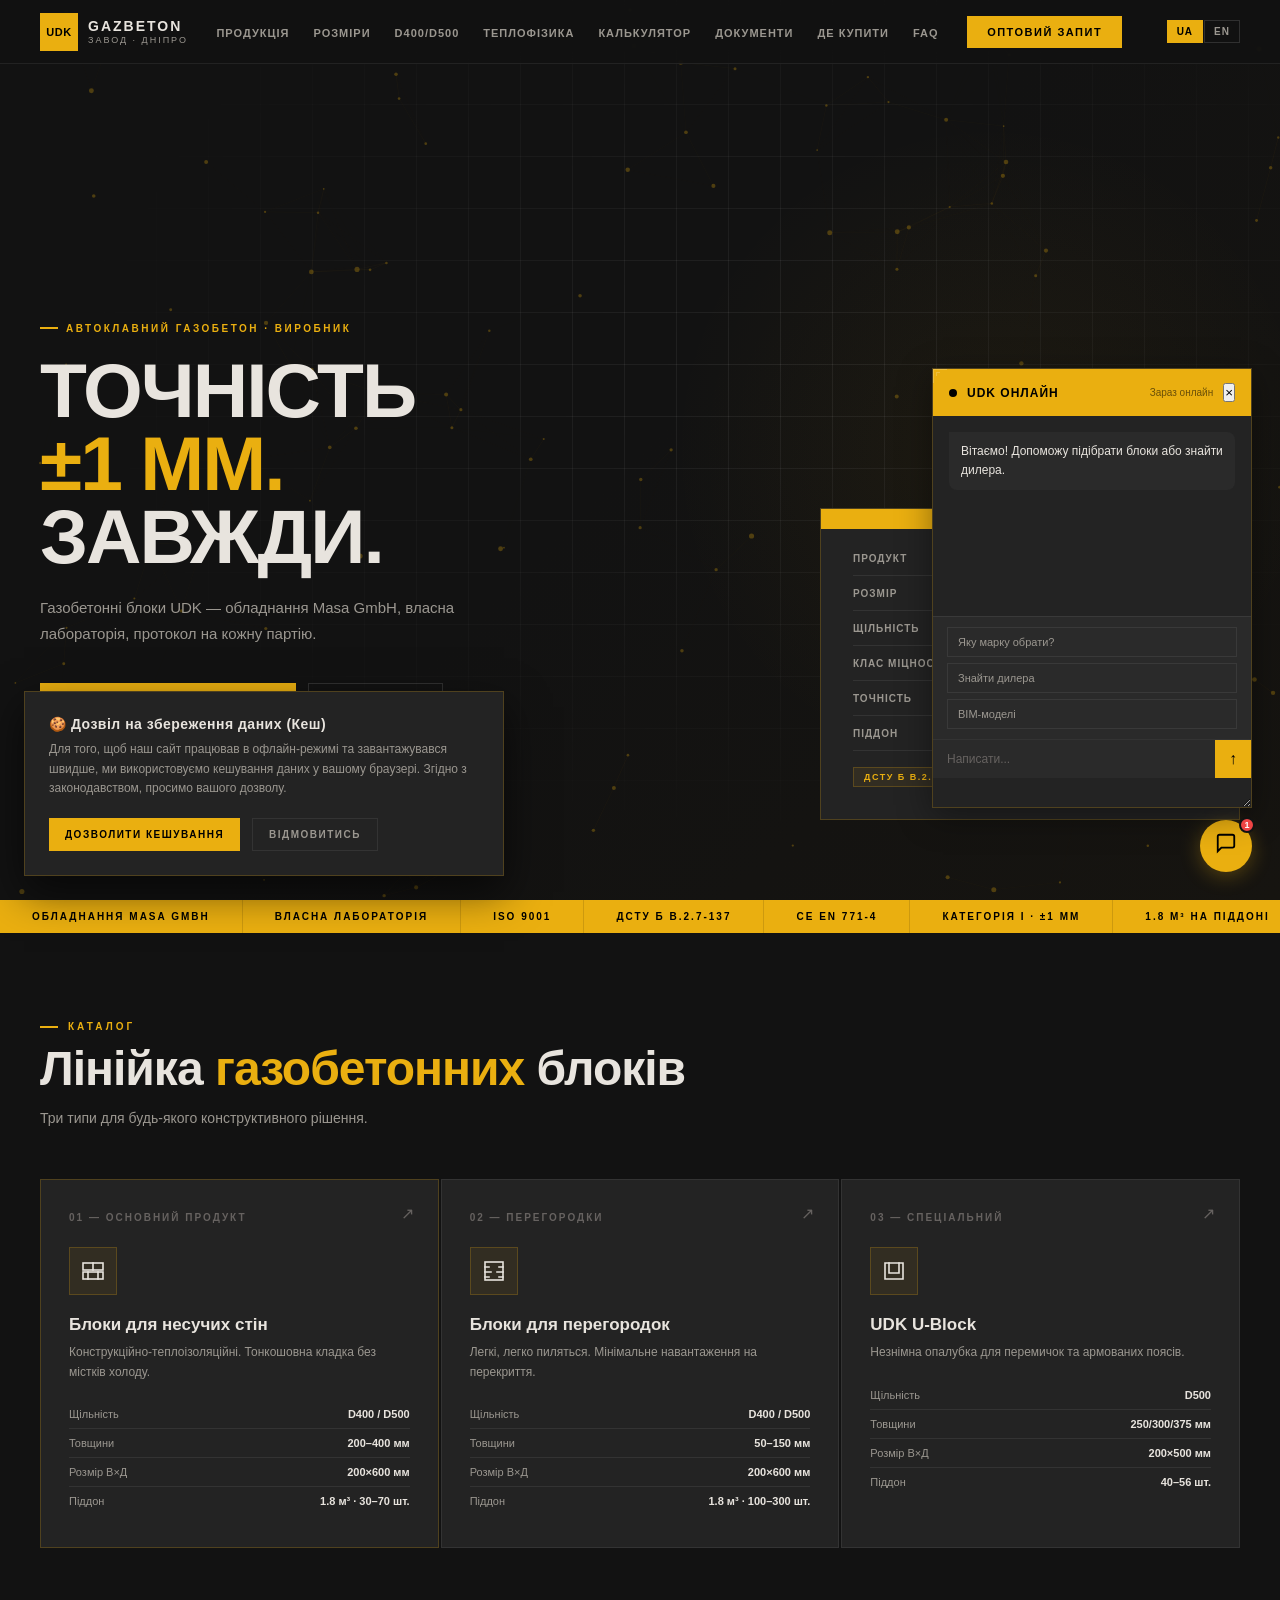
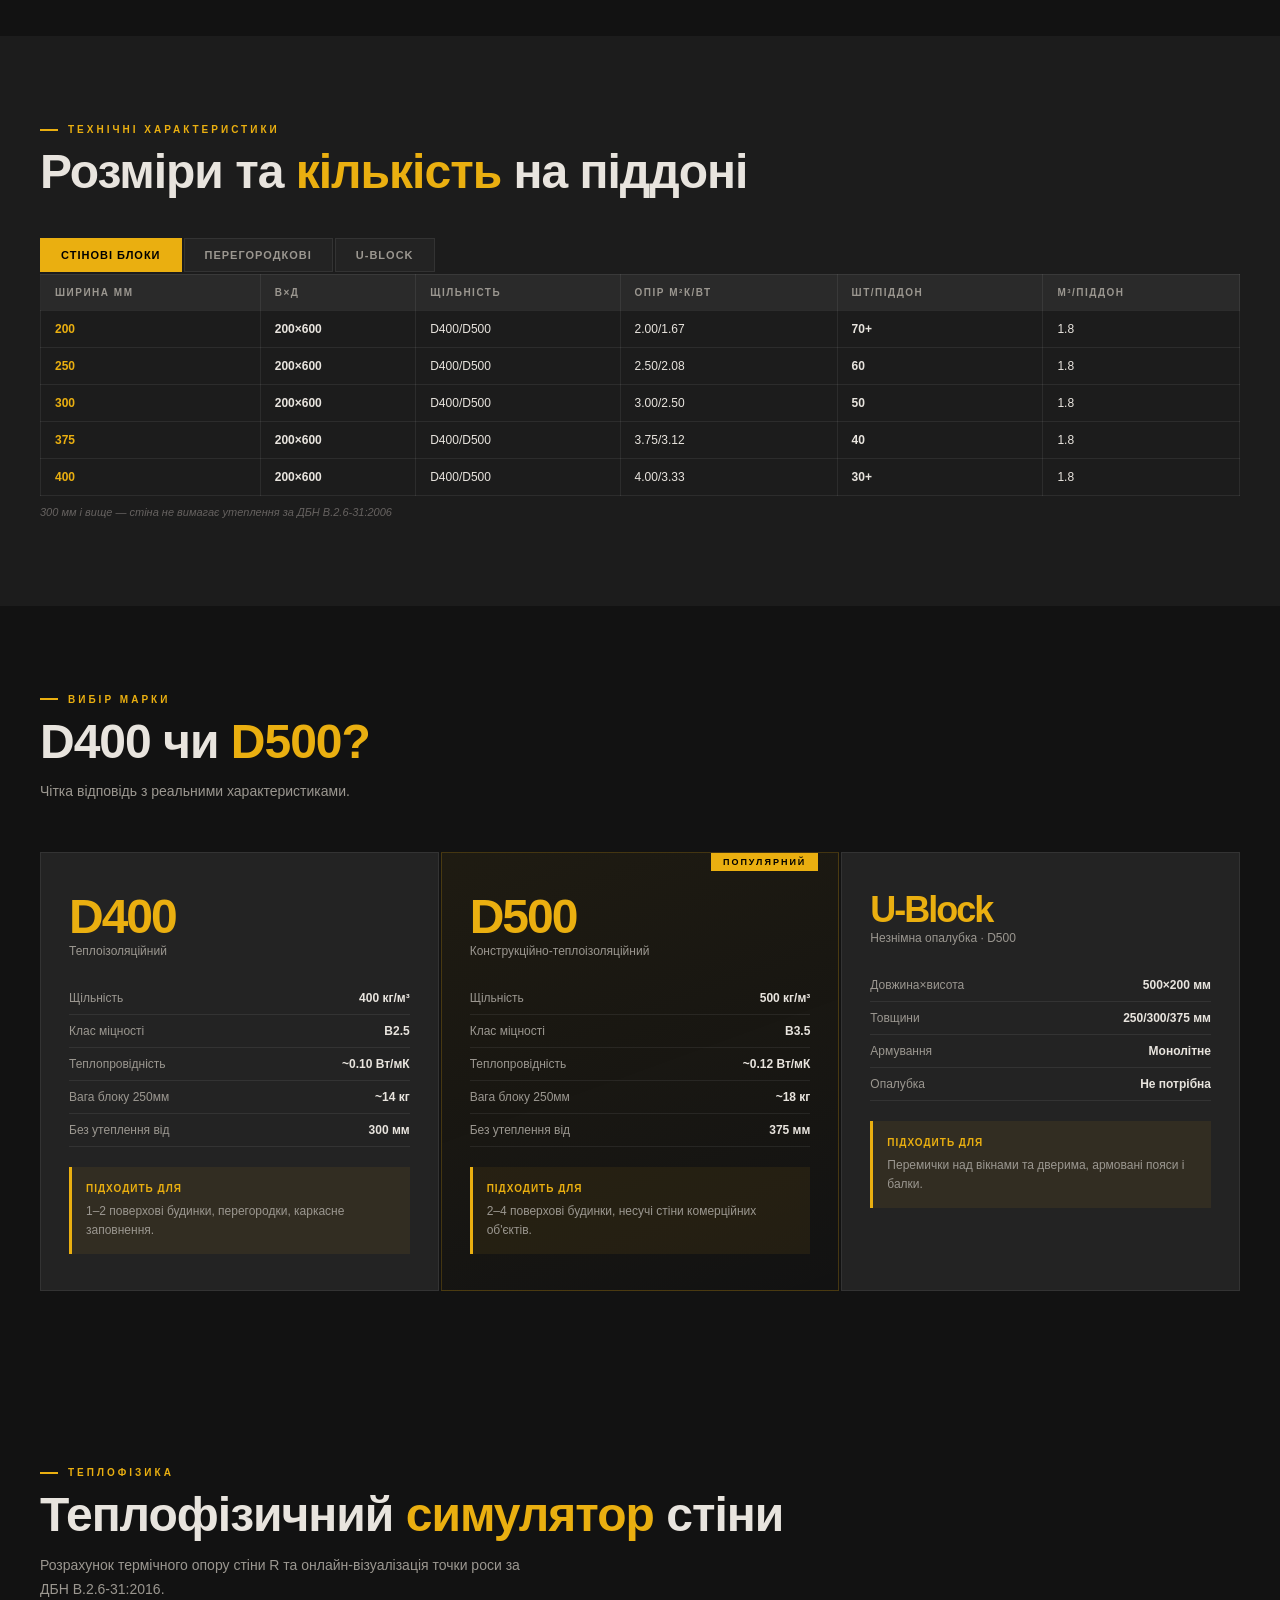
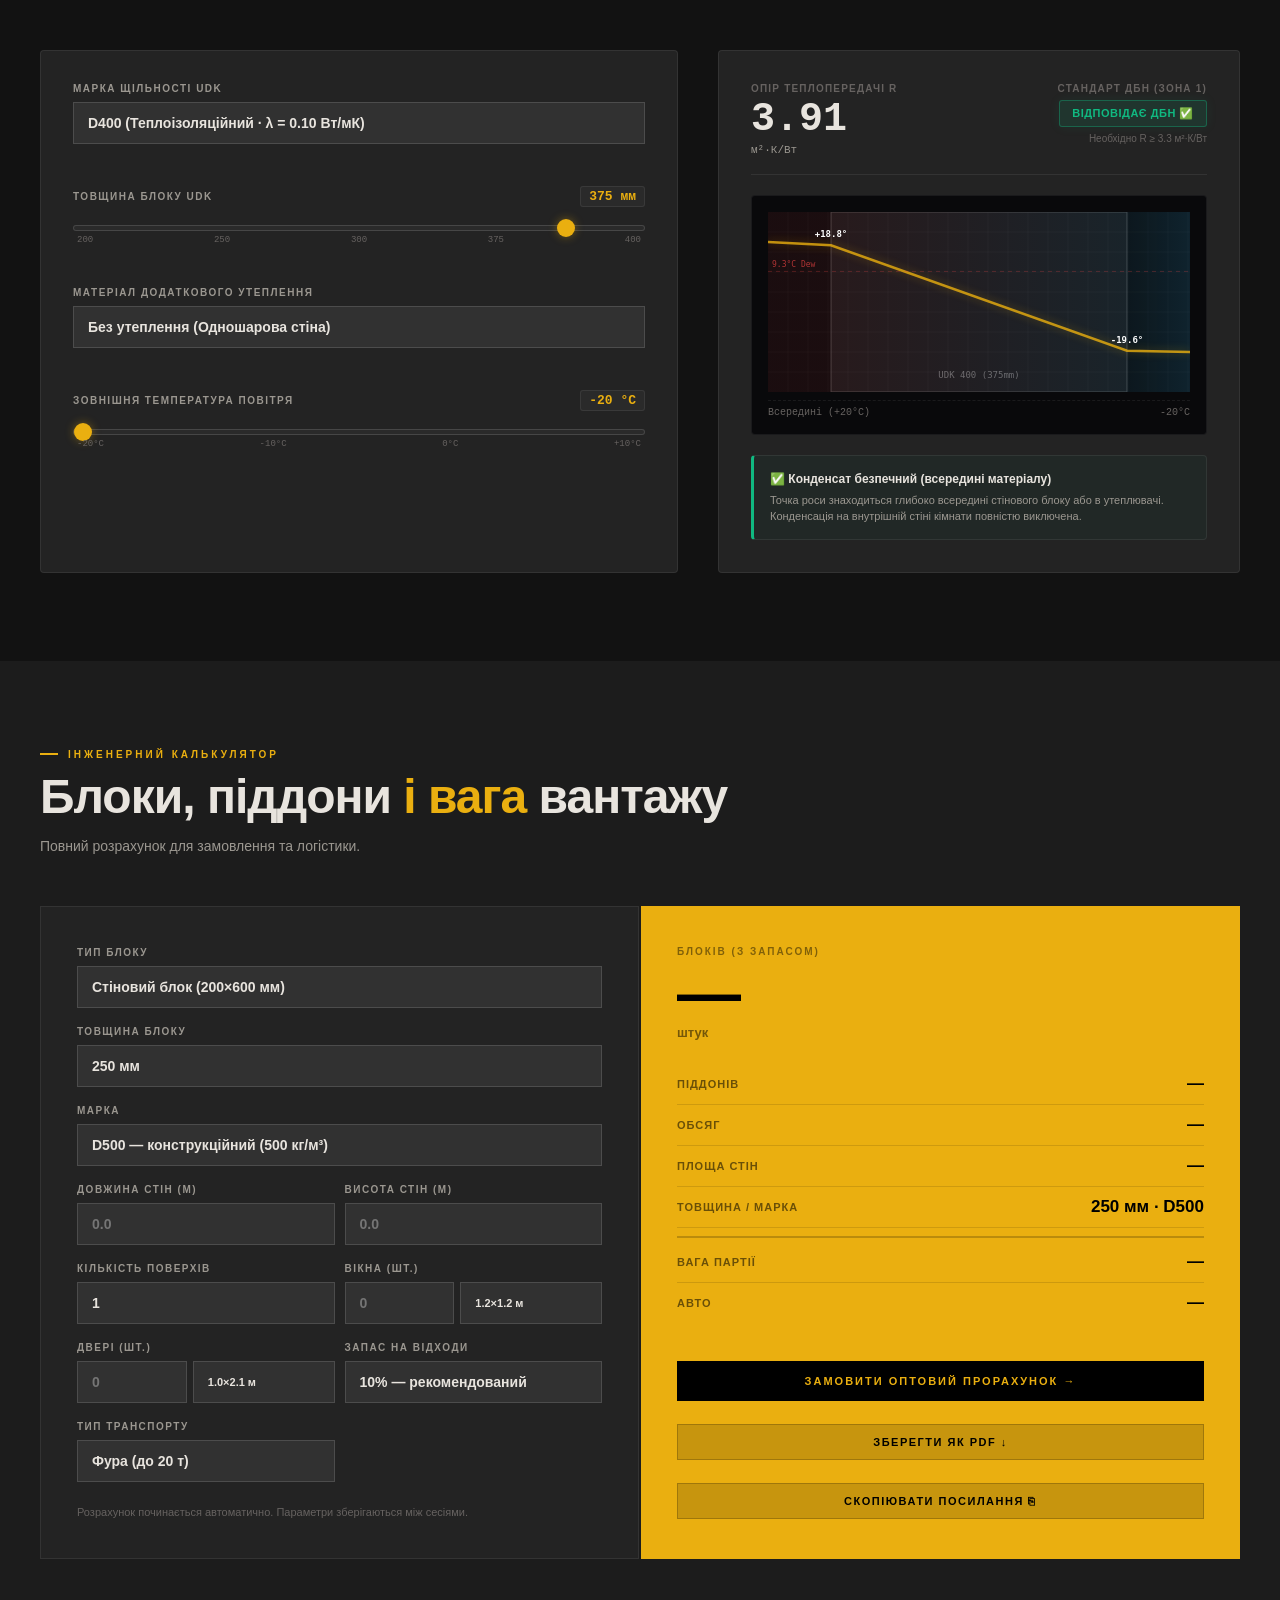
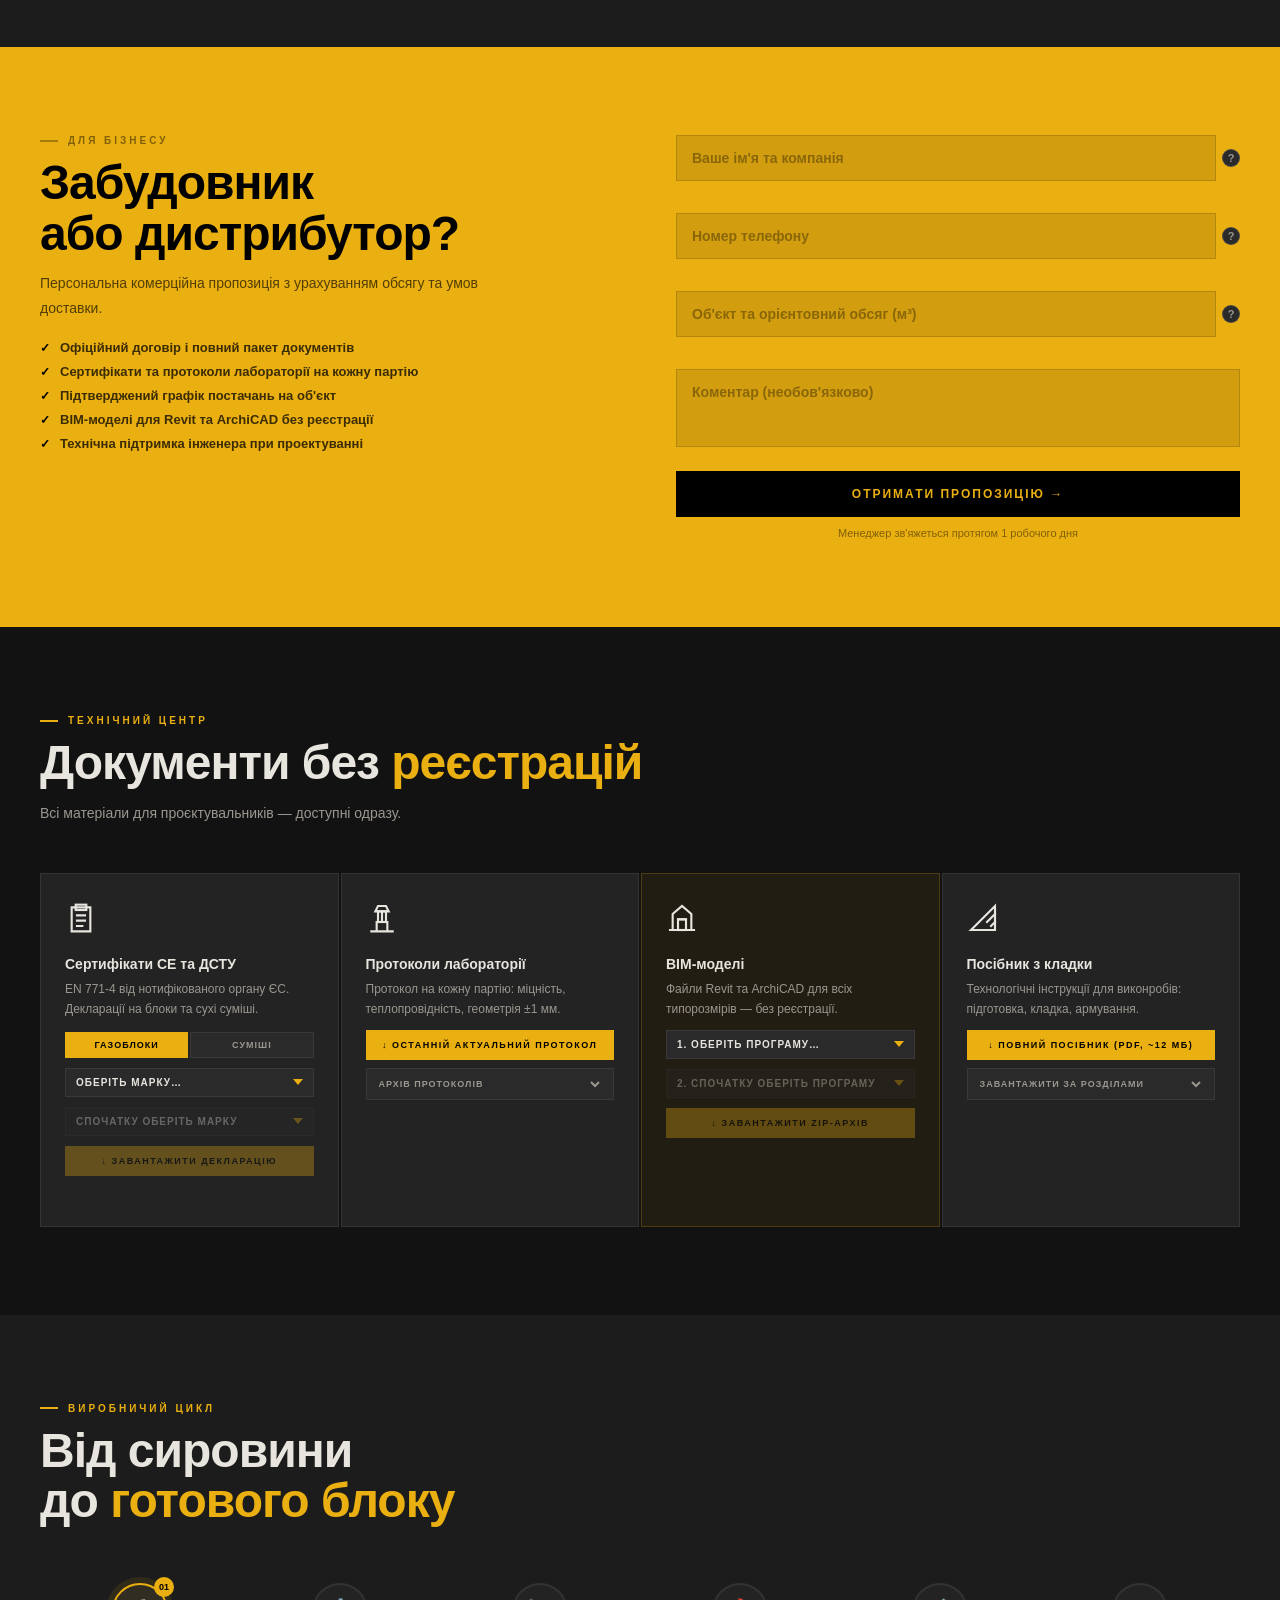
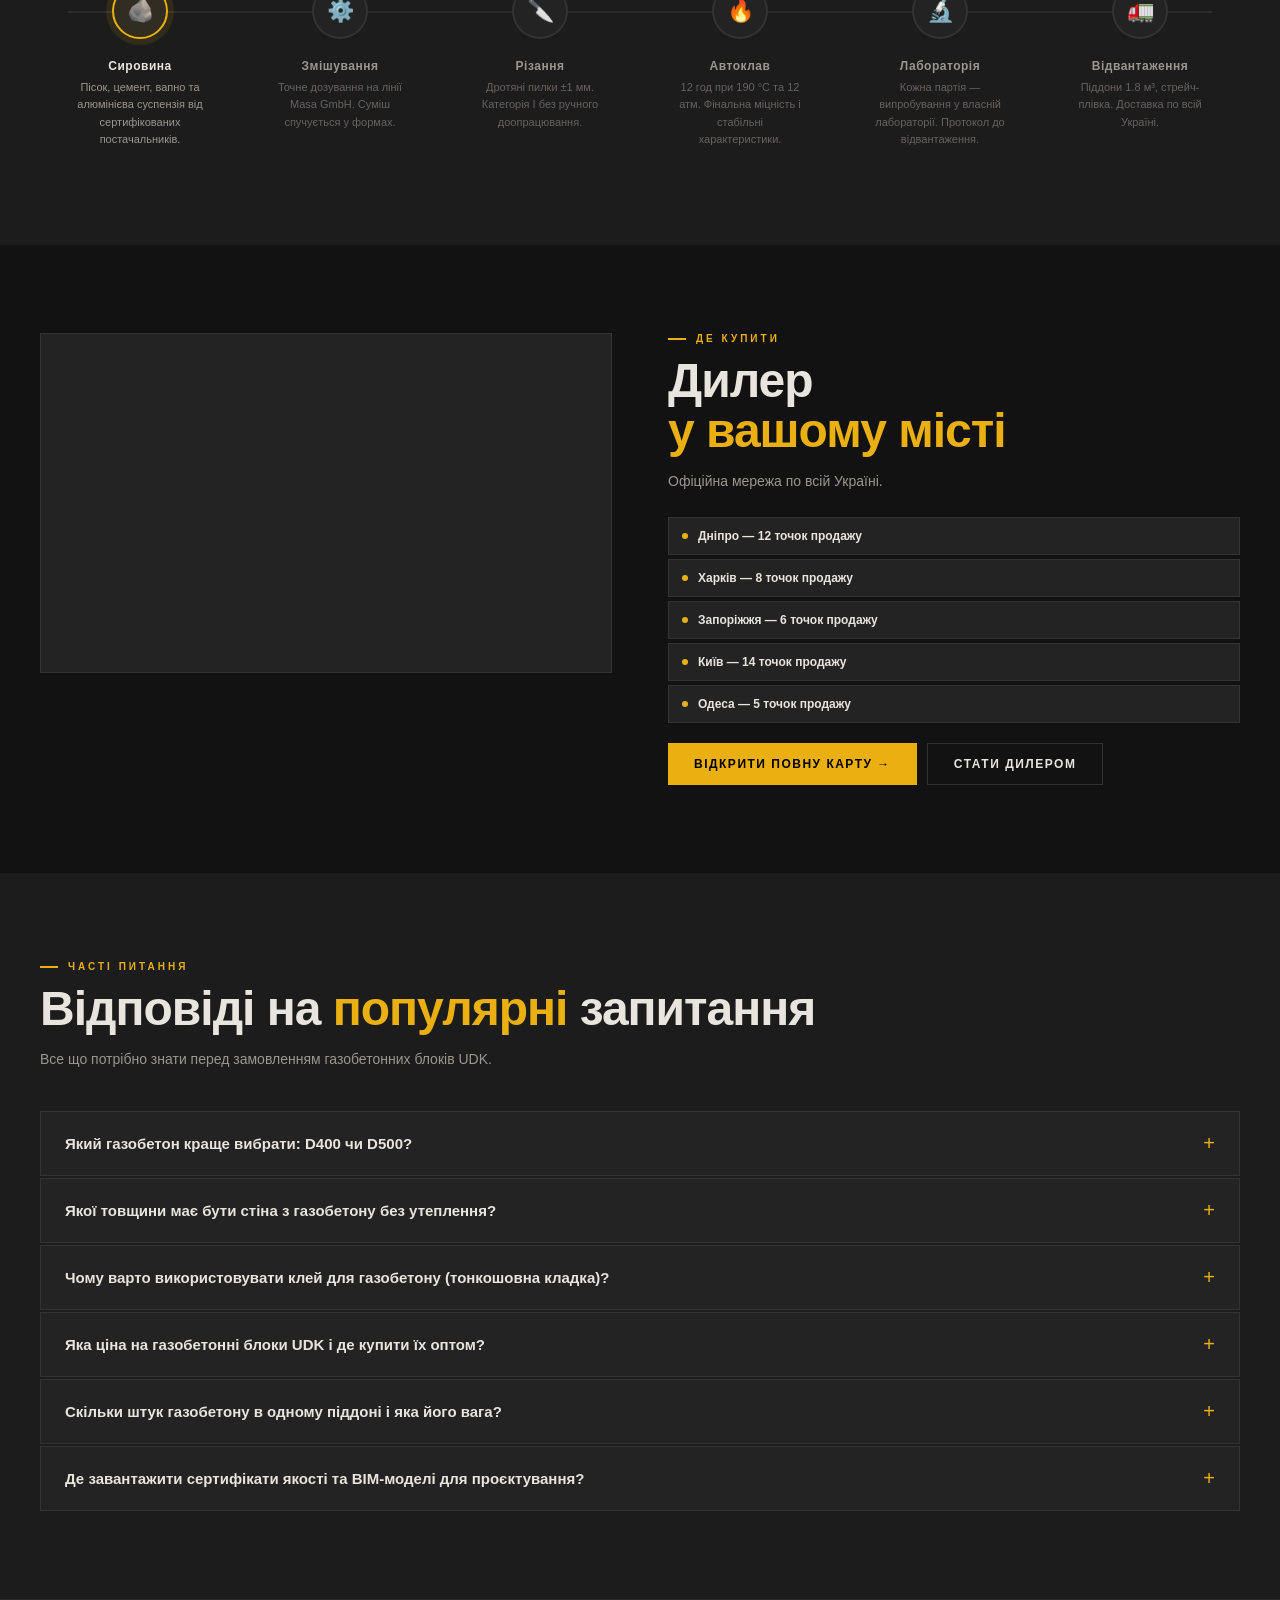
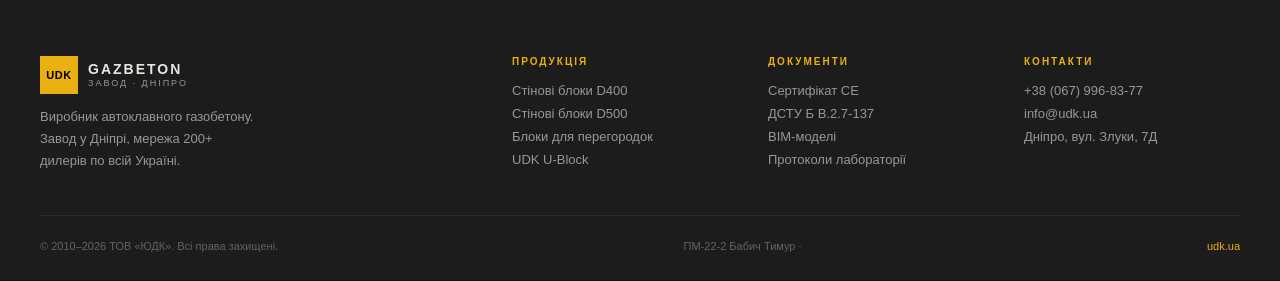
==== commit 076ddf45: "Add files via upload" ====
--- a/index.html
+++ b/index.html
@@ -1,1346 +1,1347 @@
-<!DOCTYPE html>
-<html lang="uk">
-
-<head>
-  <meta charset="UTF-8">
-  <meta name="viewport" content="width=device-width, initial-scale=1.0">
-  <title>UDK Gazbeton — Виробник автоклавного газобетону</title>
-  <link rel="icon" type="image/svg+xml" href="favicon.svg">
-  <!-- PWA -->
-  <link rel="manifest" href="/manifest.json">
-  <meta name="theme-color" content="#EAAF10">
-  <meta name="mobile-web-app-capable" content="yes">
-  <meta name="apple-mobile-web-app-capable" content="yes">
-  <meta name="apple-mobile-web-app-status-bar-style" content="black-translucent">
-  <meta name="apple-mobile-web-app-title" content="UDK Gazbeton">
-  <!-- SEO -->
-  <meta name="description" content="UDK Gazbeton — виробник автоклавного газобетону в Дніпрі. Блоки D400/D500, точність ±1 мм, CE EN 771-4, BIM-моделі, 200+ дилерів по Україні.">
-  <meta name="keywords" content="газобетон, газоблок, купити газобетон, UDK, D400, D500, Дніпро, виробник, будівельні блоки">
-  <meta name="robots" content="index, follow">
-  <link rel="canonical" href="https://udk.ua/">
-  <!-- Open Graph -->
-  <meta property="og:type" content="website">
-  <meta property="og:url" content="https://udk.ua/">
-  <meta property="og:title" content="UDK Gazbeton — Газобетон від виробника">
-  <meta property="og:description" content="Блоки D400/D500, точність ±1 мм, CE EN 771-4. BIM-моделі без реєстрації. 200+ дилерів по Україні.">
-  <meta property="og:image" content="https://udk.ua/og-image.jpg">
-  <meta property="og:locale" content="uk_UA">
-  <meta property="og:locale:alternate" content="en_US">
-  <!-- Twitter Card -->
-  <meta name="twitter:card" content="summary_large_image">
-  <meta name="twitter:title" content="UDK Gazbeton — Газобетон від виробника">
-  <meta name="twitter:description" content="Блоки D400/D500, точність ±1 мм, CE EN 771-4.">
-  <meta name="twitter:image" content="https://udk.ua/og-image.jpg">
-  <link rel="stylesheet" href="assets/css/style.css">
-</head>
-
-<body>
-
-  <!-- SPLASH / LOADING SCREEN -->
-  <div class="splash" id="splash-screen">
-    <div class="splash__badge">UDK</div>
-    <div class="splash__name">Gazbeton</div>
-    <div class="splash__sub" data-lang-ua="Завод · Дніпро" data-lang-en="Plant · Dnipro">Завод · Дніпро</div>
-    <div class="splash__bar-track">
-      <div class="splash__bar-fill" id="splash-bar"></div>
-    </div>
-  </div>
-
-  <!-- CURSOR GLOW -->
-  <div class="cursor-glow" id="cursor-glow"></div>
-
-  <!-- COMMAND PALETTE -->
-  <div class="cmd-overlay" id="cmd-overlay">
-    <div class="cmd-palette" id="cmd-palette">
-      <div class="cmd-header">
-        <span class="cmd-icon">⌘</span>
-        <input class="cmd-input" id="cmd-input" placeholder="Пошук по сайту…" autocomplete="off" spellcheck="false">
-        <span class="cmd-hint">ESC — закрити</span>
-      </div>
-      <div class="cmd-results" id="cmd-results"></div>
-      <div class="cmd-footer">
-        <span><kbd>↑↓</kbd> навігація</span>
-        <span><kbd>↵</kbd> перейти</span>
-        <span><kbd>Ctrl K</kbd> відкрити</span>
-      </div>
-    </div>
-  </div>
-
-  <!-- SCROLL TO TOP WITH RING PROGRESS -->
-  <div class="scroll-top" id="scroll-top" title="Вгору">
-    <svg viewBox="0 0 48 48">
-      <circle class="scroll-top__track" cx="24" cy="24" r="20" />
-      <circle class="scroll-top__progress" id="scroll-ring" cx="24" cy="24" r="20" stroke-dasharray="125.66"
-        stroke-dashoffset="125.66" />
-    </svg>
-    <div class="scroll-top__btn">↑</div>
-  </div>
-
-  <!-- PAGE PROGRESS BAR -->
-  <div class="page-progress" id="page-progress"></div>
-
-  <!-- NAVIGATION -->
-  <nav class="nav" id="nav">
-    <a href="#" class="nav__logo">
-      <div class="nav__logo-badge">UDK</div>
-      <div>
-        <div class="nav__logo-name">Gazbeton</div>
-        <div class="nav__logo-sub" data-lang-ua="Завод · Дніпро" data-lang-en="Plant · Dnipro">Завод · Дніпро</div>
-      </div>
-    </a>
-    <ul class="nav__links">
-      <li><a href="#products" class="nav__link" data-lang-ua="Продукція" data-lang-en="Products">Продукція</a></li>
-      <li><a href="#sizes" class="nav__link" data-lang-ua="Розміри" data-lang-en="Sizes">Розміри</a></li>
-      <li><a href="#compare" class="nav__link" data-lang-ua="D400/D500" data-lang-en="D400/D500">D400/D500</a></li>
-      <li><a href="#physics" class="nav__link" data-lang-ua="Теплофізика" data-lang-en="Physics">Теплофізика</a></li>
-      <li><a href="#calc" class="nav__link" data-lang-ua="Калькулятор" data-lang-en="Calculator">Калькулятор</a></li>
-      <li><a href="#tech" class="nav__link" data-lang-ua="Документи" data-lang-en="Documents">Документи</a></li>
-      <li><a href="#dealers" class="nav__link" data-lang-ua="Де купити" data-lang-en="Where to buy">Де купити</a></li>
-      <li><a href="#faq" class="nav__link" data-lang-ua="FAQ" data-lang-en="FAQ">FAQ</a></li>
-    </ul>
-    <a href="#b2b" class="nav__cta" data-lang-ua="Оптовий запит" data-lang-en="Wholesale Inquiry">Оптовий запит</a>
-    <div class="lang-switcher">
-      <button class="lang-btn lang-btn--active" id="lang-ua">UA</button>
-      <button class="lang-btn" id="lang-en">EN</button>
-    </div>
-    <button class="nav__burger" id="nav-burger" aria-label="Меню">
-      <span class="nav__burger-line"></span>
-      <span class="nav__burger-line"></span>
-      <span class="nav__burger-line"></span>
-    </button>
-  </nav>
-
-  <div class="mobile-menu" id="mobile-menu">
-    <a href="#products" class="mobile-menu__link" data-lang-ua="Продукція" data-lang-en="Products">Продукція</a>
-    <a href="#sizes" class="mobile-menu__link" data-lang-ua="Розміри" data-lang-en="Sizes">Розміри</a>
-    <a href="#compare" class="mobile-menu__link" data-lang-ua="D400 / D500" data-lang-en="D400 / D500">D400 / D500</a>
-    <a href="#physics" class="mobile-menu__link" data-lang-ua="Теплофізика" data-lang-en="Physics">Теплофізика</a>
-    <a href="#calc" class="mobile-menu__link" data-lang-ua="Калькулятор" data-lang-en="Calculator">Калькулятор</a>
-    <a href="#tech" class="mobile-menu__link" data-lang-ua="Документи та BIM" data-lang-en="Documents & BIM">Документи та BIM</a>
-    <a href="#dealers" class="mobile-menu__link" data-lang-ua="Де купити" data-lang-en="Where to buy">Де купити</a>
-    <a href="#b2b" class="mobile-menu__link mobile-menu__cta" data-lang-ua="Оптовий запит" data-lang-en="Wholesale Inquiry">Оптовий запит</a>
-  </div>
-
-  <!-- HERO -->
-  <section class="hero">
-    <div class="hero__bg"></div>
-    <div class="hero__glow"></div>
-    <div class="hero__grid" id="hero-grid"></div>
-    <canvas class="hero__canvas" id="hero-canvas"></canvas>
-    <div class="hero__content">
-      <div>
-        <div class="hero__eyebrow" data-lang-ua="Автоклавний газобетон · Виробник" data-lang-en="Autoclaved Aerated Concrete · Manufacturer">Автоклавний газобетон · Виробник</div>
-        <h1 class="hero__title" data-lang-ua="ТОЧНІСТЬ<br><em>±1 ММ.</em><br>ЗАВЖДИ." data-lang-en="ACCURACY<br><em>±1 MM.</em><br>ALWAYS.">ТОЧНІСТЬ<br><em>±1 ММ.</em><br>ЗАВЖДИ.</h1>
-        <p class="hero__desc"
-          data-lang-ua="Газобетонні блоки UDK — обладнання Masa GmbH, власна лабораторія, протокол на кожну партію." data-lang-en="UDK aerated concrete blocks — Masa GmbH equipment, in-house laboratory, test report for every batch.">
-          Газобетонні блоки UDK — обладнання Masa GmbH, власна лабораторія, протокол на кожну
-          партію.</p>
-        <div class="hero__buttons">
-          <a href="#calc" class="btn btn--primary" data-lang-ua="Розрахувати кількість →" data-lang-en="Calculate quantity →">Розрахувати кількість →</a>
-          <a href="#dealers" class="btn btn--outline" data-lang-ua="Де купити" data-lang-en="Where to buy">Де купити</a>
-        </div>
-        <div class="hero__stats">
-          <div>
-            <div class="hero__stat-number" data-count-to="550" data-count-suffix="К">0К</div>
-            <div class="hero__stat-label" data-lang-ua="м³ / рік" data-lang-en="m³ / year">м³ / рік</div>
-          </div>
-          <div>
-            <div class="hero__stat-number" data-count-to="15" data-count-suffix="+">0+</div>
-            <div class="hero__stat-label" data-lang-ua="Років" data-lang-en="Years">Років</div>
-          </div>
-          <div>
-            <div class="hero__stat-number">CE</div>
-            <div class="hero__stat-label" data-lang-ua="Сертифікат ЄС" data-lang-en="EU Certificate">Сертифікат ЄС</div>
-          </div>
-          <div>
-            <div class="hero__stat-number" data-count-to="200" data-count-suffix="+">0+</div>
-            <div class="hero__stat-label" data-lang-ua="Дилерів" data-lang-en="Dealers">Дилерів</div>
-          </div>
-        </div>
-      </div>
-      <div class="hero__visual">
-        <div class="product-card">
-          <div class="product-card__row"><span class="product-card__key" data-lang-ua="Продукт" data-lang-en="Product">Продукт</span><span
-              class="product-card__val" data-lang-ua="Стіновий блок UDK" data-lang-en="UDK Wall Block">Стіновий блок UDK</span></div>
-          <div class="product-card__row"><span class="product-card__key" data-lang-ua="Розмір" data-lang-en="Size">Розмір</span><span
-              class="product-card__val product-card__val--accent" data-lang-ua="600 × 250 × 200 мм" data-lang-en="600 × 250 × 200 mm">600 × 250 × 200 мм</span></div>
-          <div class="product-card__row"><span class="product-card__key" data-lang-ua="Щільність" data-lang-en="Density">Щільність</span><span
-              class="product-card__val">D400 / D500</span></div>
-          <div class="product-card__row"><span class="product-card__key" data-lang-ua="Клас міцності" data-lang-en="Strength Class">Клас міцності</span><span
-              class="product-card__val">B2.5 / B3.5</span></div>
-          <div class="product-card__row"><span class="product-card__key" data-lang-ua="Точність" data-lang-en="Accuracy">Точність</span><span
-              class="product-card__val product-card__val--accent" data-lang-ua="Категорія I · ±1 мм" data-lang-en="Category I · ±1 mm">Категорія I · ±1 мм</span></div>
-          <div class="product-card__row"><span class="product-card__key" data-lang-ua="Піддон" data-lang-en="Pallet">Піддон</span><span
-              class="product-card__val" data-lang-ua="1.8 м³ · 60 шт." data-lang-en="1.8 m³ · 60 pcs.">1.8 м³ · 60 шт.</span></div>
-          <div class="product-card__badges">
-            <span class="product-card__badge">ДСТУ Б В.2.7-137</span>
-            <span class="product-card__badge">CE EN 771-4</span>
-            <span class="product-card__badge">ISO 9001</span>
-          </div>
-        </div>
-      </div>
-    </div>
-  </section>
-
-  <!-- TRUST BAR -->
-  <div class="trust-bar">
-    <div class="trust-bar__track">
-      <div class="trust-bar__item" data-lang-ua="Обладнання Masa GmbH" data-lang-en="Masa GmbH Equipment">Обладнання Masa GmbH</div>
-      <div class="trust-bar__item" data-lang-ua="Власна лабораторія" data-lang-en="In-house Laboratory">Власна лабораторія</div>
-      <div class="trust-bar__item">ISO 9001</div>
-      <div class="trust-bar__item" data-lang-ua="ДСТУ Б В.2.7-137" data-lang-en="DSTU B V.2.7-137">ДСТУ Б В.2.7-137</div>
-      <div class="trust-bar__item">CE EN 771-4</div>
-      <div class="trust-bar__item" data-lang-ua="Категорія I · ±1 мм" data-lang-en="Category I · ±1 mm">Категорія I · ±1 мм</div>
-      <div class="trust-bar__item" data-lang-ua="1.8 м³ на піддоні" data-lang-en="1.8 m³ per pallet">1.8 м³ на піддоні</div>
-      <div class="trust-bar__item" data-lang-ua="BIM для Revit та ArchiCAD" data-lang-en="BIM for Revit & ArchiCAD">BIM для Revit та ArchiCAD</div>
-      <div class="trust-bar__item" data-lang-ua="Обладнання Masa GmbH" data-lang-en="Masa GmbH Equipment">Обладнання Masa GmbH</div>
-      <div class="trust-bar__item" data-lang-ua="Власна лабораторія" data-lang-en="In-house Laboratory">Власна лабораторія</div>
-      <div class="trust-bar__item">ISO 9001</div>
-      <div class="trust-bar__item" data-lang-ua="ДСТУ Б В.2.7-137" data-lang-en="DSTU B V.2.7-137">ДСТУ Б В.2.7-137</div>
-      <div class="trust-bar__item">CE EN 771-4</div>
-      <div class="trust-bar__item" data-lang-ua="Категорія I · ±1 мм" data-lang-en="Category I · ±1 mm">Категорія I · ±1 мм</div>
-      <div class="trust-bar__item" data-lang-ua="1.8 м³ на піддоні" data-lang-en="1.8 m³ per pallet">1.8 м³ на піддоні</div>
-      <div class="trust-bar__item" data-lang-ua="BIM для Revit та ArchiCAD" data-lang-en="BIM for Revit & ArchiCAD">BIM для Revit та ArchiCAD</div>
-    </div>
-  </div>
-
-  <!-- PRODUCTS -->
-  
-<!-- ========================================== -->
-<!-- SECTION: PRODUCTS                     -->
-<!-- ========================================== -->
-<section class="section" id="products">
-    <div class="reveal">
-      <div class="section__label" data-lang-ua="Каталог" data-lang-en="Catalog">Каталог</div>
-      <h2 class="section__title" data-lang-ua="Лінійка <em>газобетонних</em> блоків" data-lang-en="Aerated concrete <em>blocks</em> line">Лінійка <em>газобетонних</em> блоків</h2>
-      <p class="section__desc" data-lang-ua="Три типи для будь-якого конструктивного рішення." data-lang-en="Three types for any structural solution.">Три типи для будь-якого конструктивного рішення.</p>
-    </div>
-    <div class="products-grid reveal">
-      <div class="prod-card" style="border-color:var(--color-accent-border)">
-        <div class="prod-card__number" data-lang-ua="01 — ОСНОВНИЙ ПРОДУКТ" data-lang-en="01 — MAIN PRODUCT">01 — ОСНОВНИЙ ПРОДУКТ</div>
-        <div class="prod-card__icon"><svg width="24" height="24" viewBox="0 0 24 24" fill="none" stroke="currentColor"
-            stroke-width="1.6" stroke-linecap="square" stroke-linejoin="miter" aria-hidden="true">
-            <rect x="2" y="4" width="20" height="7" />
-            <rect x="2" y="13" width="20" height="7" />
-            <path d="M12 4v7M7 13v7M17 13v7" />
-          </svg></div>
-        <span class="prod-card__arrow">↗</span>
-        <h3 class="prod-card__title" data-lang-ua="Блоки для несучих стін" data-lang-en="Load-bearing wall blocks">Блоки для несучих стін</h3>
-        <p class="prod-card__desc" data-lang-ua="Конструкційно-теплоізоляційні. Тонкошовна кладка без містків холоду." data-lang-en="Structural and heat-insulating. Thin-seam masonry without cold bridges.">Конструкційно-теплоізоляційні. Тонкошовна кладка без містків холоду.</p>
-        <div class="prod-card__specs">
-          <div class="prod-card__spec-row"><span class="prod-card__spec-key" data-lang-ua="Щільність" data-lang-en="Density">Щільність</span><span
-              class="prod-card__spec-val">D400 / D500</span></div>
-          <div class="prod-card__spec-row"><span class="prod-card__spec-key" data-lang-ua="Товщини" data-lang-en="Thicknesses">Товщини</span><span
-              class="prod-card__spec-val" data-lang-ua="200–400 мм" data-lang-en="200–400 mm">200–400 мм</span></div>
-          <div class="prod-card__spec-row"><span class="prod-card__spec-key" data-lang-ua="Розмір В×Д" data-lang-en="Size H×L">Розмір В×Д</span><span
-              class="prod-card__spec-val" data-lang-ua="200×600 мм" data-lang-en="200×600 mm">200×600 мм</span></div>
-          <div class="prod-card__spec-row"><span class="prod-card__spec-key" data-lang-ua="Піддон" data-lang-en="Pallet">Піддон</span><span
-              class="prod-card__spec-val" data-lang-ua="1.8 м³ · 30–70 шт." data-lang-en="1.8 m³ · 30–70 pcs.">1.8 м³ · 30–70 шт.</span></div>
-        </div>
-      </div>
-      <div class="prod-card">
-        <div class="prod-card__number" data-lang-ua="02 — ПЕРЕГОРОДКИ" data-lang-en="02 — PARTITIONS">02 — ПЕРЕГОРОДКИ</div>
-        <div class="prod-card__icon"><svg width="24" height="24" viewBox="0 0 24 24" fill="none" stroke="currentColor"
-            stroke-width="1.6" stroke-linecap="square" stroke-linejoin="miter" aria-hidden="true">
-            <rect x="3" y="3" width="18" height="18" />
-            <path d="M3 8h4M3 13h6M3 18h4M21 8h-4M21 13h-6M21 18h-4" />
-          </svg></div>
-        <span class="prod-card__arrow">↗</span>
-        <h3 class="prod-card__title" data-lang-ua="Блоки для перегородок" data-lang-en="Partition blocks">Блоки для перегородок</h3>
-        <p class="prod-card__desc" data-lang-ua="Легкі, легко пиляться. Мінімальне навантаження на перекриття." data-lang-en="Lightweight, easy to saw. Minimal load on floors.">Легкі, легко пиляться. Мінімальне навантаження на перекриття.</p>
-        <div class="prod-card__specs">
-          <div class="prod-card__spec-row"><span class="prod-card__spec-key" data-lang-ua="Щільність" data-lang-en="Density">Щільність</span><span
-              class="prod-card__spec-val">D400 / D500</span></div>
-          <div class="prod-card__spec-row"><span class="prod-card__spec-key" data-lang-ua="Товщини" data-lang-en="Thicknesses">Товщини</span><span
-              class="prod-card__spec-val" data-lang-ua="50–150 мм" data-lang-en="50–150 mm">50–150 мм</span></div>
-          <div class="prod-card__spec-row"><span class="prod-card__spec-key" data-lang-ua="Розмір В×Д" data-lang-en="Size H×L">Розмір В×Д</span><span
-              class="prod-card__spec-val" data-lang-ua="200×600 мм" data-lang-en="200×600 mm">200×600 мм</span></div>
-          <div class="prod-card__spec-row"><span class="prod-card__spec-key" data-lang-ua="Піддон" data-lang-en="Pallet">Піддон</span><span
-              class="prod-card__spec-val" data-lang-ua="1.8 м³ · 100–300 шт." data-lang-en="1.8 m³ · 100–300 pcs.">1.8 м³ · 100–300 шт.</span></div>
-        </div>
-      </div>
-      <div class="prod-card">
-        <div class="prod-card__number" data-lang-ua="03 — СПЕЦІАЛЬНИЙ" data-lang-en="03 — SPECIAL">03 — СПЕЦІАЛЬНИЙ</div>
-        <div class="prod-card__icon"><svg width="24" height="24" viewBox="0 0 24 24" fill="none" stroke="currentColor"
-            stroke-width="1.6" stroke-linecap="square" stroke-linejoin="miter" aria-hidden="true">
-            <path d="M3 4h18v16H3z" />
-            <path d="M7 4v10h10V4" />
-          </svg></div>
-        <span class="prod-card__arrow">↗</span>
-        <h3 class="prod-card__title">UDK U-Block</h3>
-        <p class="prod-card__desc" data-lang-ua="Незнімна опалубка для перемичок та армованих поясів." data-lang-en="Permanent formwork for lintels and reinforced belts.">Незнімна опалубка для перемичок та армованих поясів.</p>
-        <div class="prod-card__specs">
-          <div class="prod-card__spec-row"><span class="prod-card__spec-key" data-lang-ua="Щільність" data-lang-en="Density">Щільність</span><span
-              class="prod-card__spec-val">D500</span></div>
-          <div class="prod-card__spec-row"><span class="prod-card__spec-key" data-lang-ua="Товщини" data-lang-en="Thicknesses">Товщини</span><span
-              class="prod-card__spec-val" data-lang-ua="250/300/375 мм" data-lang-en="250/300/375 mm">250/300/375 мм</span></div>
-          <div class="prod-card__spec-row"><span class="prod-card__spec-key" data-lang-ua="Розмір В×Д" data-lang-en="Size H×L">Розмір В×Д</span><span
-              class="prod-card__spec-val" data-lang-ua="200×500 мм" data-lang-en="200×500 mm">200×500 мм</span></div>
-          <div class="prod-card__spec-row"><span class="prod-card__spec-key" data-lang-ua="Піддон" data-lang-en="Pallet">Піддон</span><span
-              class="prod-card__spec-val" data-lang-ua="40–56 шт." data-lang-en="40–56 pcs.">40–56 шт.</span></div>
-        </div>
-      </div>
-    </div>
-  </section>
-
-  <!-- SIZES -->
-  
-<!-- ========================================== -->
-<!-- SECTION: SIZES                        -->
-<!-- ========================================== -->
-<section class="section section--dark" id="sizes">
-    <div class="reveal">
-      <div class="section__label" data-lang-ua="Технічні характеристики" data-lang-en="Technical Specifications">Технічні характеристики</div>
-      <h2 class="section__title" data-lang-ua="Розміри та <em>кількість</em> на піддоні" data-lang-en="Sizes and <em>quantity</em> per pallet">Розміри та <em>кількість</em> на піддоні</h2>
-    </div>
-    <div class="reveal">
-      <div class="tabs">
-        <button class="tab-btn tab-btn--active" data-tab="tab-wall" data-lang-ua="Стінові блоки" data-lang-en="Wall Blocks">Стінові блоки</button>
-        <button class="tab-btn" data-tab="tab-partition" data-lang-ua="Перегородкові" data-lang-en="Partition Blocks">Перегородкові</button>
-        <button class="tab-btn" data-tab="tab-ublock">U-Block</button>
-      </div>
-      <div id="tab-wall" class="tab-panel tab-panel--active">
-        <table class="data-table">
-          <tr>
-            <th>Ширина мм</th>
-            <th>В×Д</th>
-            <th>Щільність</th>
-            <th>Опір м²К/Вт</th>
-            <th>Шт/піддон</th>
-            <th>м³/піддон</th>
-          </tr>
-          <tr>
-            <td>200</td>
-            <td class="data-table__cell--highlight">200×600</td>
-            <td>D400/D500</td>
-            <td>2.00/1.67</td>
-            <td class="data-table__cell--highlight">70+</td>
-            <td>1.8</td>
-          </tr>
-          <tr>
-            <td>250</td>
-            <td class="data-table__cell--highlight">200×600</td>
-            <td>D400/D500</td>
-            <td>2.50/2.08</td>
-            <td class="data-table__cell--highlight">60</td>
-            <td>1.8</td>
-          </tr>
-          <tr>
-            <td>300</td>
-            <td class="data-table__cell--highlight">200×600</td>
-            <td>D400/D500</td>
-            <td>3.00/2.50</td>
-            <td class="data-table__cell--highlight">50</td>
-            <td>1.8</td>
-          </tr>
-          <tr>
-            <td>375</td>
-            <td class="data-table__cell--highlight">200×600</td>
-            <td>D400/D500</td>
-            <td>3.75/3.12</td>
-            <td class="data-table__cell--highlight">40</td>
-            <td>1.8</td>
-          </tr>
-          <tr>
-            <td>400</td>
-            <td class="data-table__cell--highlight">200×600</td>
-            <td>D400/D500</td>
-            <td>4.00/3.33</td>
-            <td class="data-table__cell--highlight">30+</td>
-            <td>1.8</td>
-          </tr>
-        </table>
-        <p class="table-footnote" data-lang-ua="300 мм і вище — стіна не вимагає утеплення за ДБН В.2.6-31:2006" data-lang-en="300 mm and above — wall requires no insulation according to DBN V.2.6-31:2006">300 мм і вище — стіна не вимагає утеплення за ДБН В.2.6-31:2006</p>
-      </div>
-      <div id="tab-partition" class="tab-panel">
-        <table class="data-table">
-          <tr>
-            <th>Ширина мм</th>
-            <th>В×Д</th>
-            <th>Щільність</th>
-            <th>Опір м²К/Вт</th>
-            <th>Шт/піддон</th>
-            <th>м²/піддон</th>
-          </tr>
-          <tr>
-            <td>50</td>
-            <td class="data-table__cell--highlight">200×600</td>
-            <td>D400/D500</td>
-            <td>0.50/0.42</td>
-            <td class="data-table__cell--highlight">300</td>
-            <td>36</td>
-          </tr>
-          <tr>
-            <td>75</td>
-            <td class="data-table__cell--highlight">200×600</td>
-            <td>D400/D500</td>
-            <td>0.75/0.62</td>
-            <td class="data-table__cell--highlight">200</td>
-            <td>24</td>
-          </tr>
-          <tr>
-            <td>100</td>
-            <td class="data-table__cell--highlight">200×600</td>
-            <td>D400/D500</td>
-            <td>1.00/0.83</td>
-            <td class="data-table__cell--highlight">150</td>
-            <td>18</td>
-          </tr>
-          <tr>
-            <td>125</td>
-            <td class="data-table__cell--highlight">200×600</td>
-            <td>D400/D500</td>
-            <td>1.25/1.04</td>
-            <td class="data-table__cell--highlight">120</td>
-            <td>14.4</td>
-          </tr>
-          <tr>
-            <td>150</td>
-            <td class="data-table__cell--highlight">200×600</td>
-            <td>D400/D500</td>
-            <td>1.50/1.25</td>
-            <td class="data-table__cell--highlight">100</td>
-            <td>12</td>
-          </tr>
-        </table>
-      </div>
-      <div id="tab-ublock" class="tab-panel">
-        <table class="data-table">
-          <tr>
-            <th>Ширина мм</th>
-            <th>В×Д</th>
-            <th>Щільність</th>
-            <th>Шт/піддон</th>
-            <th>Застосування</th>
-          </tr>
-          <tr>
-            <td>250</td>
-            <td class="data-table__cell--highlight">200×500</td>
-            <td>D500</td>
-            <td class="data-table__cell--highlight">56</td>
-            <td>Перемички, армопояс</td>
-          </tr>
-          <tr>
-            <td>300</td>
-            <td class="data-table__cell--highlight">200×500</td>
-            <td>D500</td>
-            <td class="data-table__cell--highlight">50</td>
-            <td>Перемички, балки</td>
-          </tr>
-          <tr>
-            <td>375</td>
-            <td class="data-table__cell--highlight">200×500</td>
-            <td>D500</td>
-            <td class="data-table__cell--highlight">40</td>
-            <td>Колони, жорсткі пояси</td>
-          </tr>
-        </table>
-      </div>
-    </div>
-  </section>
-
-  <!-- COMPARE -->
-  
-<!-- ========================================== -->
-<!-- SECTION: COMPARE                      -->
-<!-- ========================================== -->
-<section class="section" id="compare">
-    <div class="reveal">
-      <div class="section__label" data-lang-ua="Вибір марки" data-lang-en="Grade Selection">Вибір марки</div>
-      <h2 class="section__title" data-lang-ua="D400 чи <em>D500?</em>" data-lang-en="D400 or <em>D500?</em>">D400 чи <em>D500?</em></h2>
-      <p class="section__desc" data-lang-ua="Чітка відповідь з реальними характеристиками." data-lang-en="Clear answer with real characteristics.">Чітка відповідь з реальними характеристиками.</p>
-    </div>
-    <div class="compare-grid reveal">
-      <div class="compare-card">
-        <div class="compare-card__density">D400</div>
-        <div class="compare-card__name" data-lang-ua="Теплоізоляційний" data-lang-en="Heat-insulating">Теплоізоляційний</div>
-        <div class="compare-card__row"><span class="compare-card__row-key" data-lang-ua="Щільність" data-lang-en="Density">Щільність</span><span
-            class="compare-card__row-val" data-lang-ua="400 кг/м³" data-lang-en="400 kg/m³">400 кг/м³</span></div>
-        <div class="compare-card__row"><span class="compare-card__row-key" data-lang-ua="Клас міцності" data-lang-en="Strength Class">Клас міцності</span><span
-            class="compare-card__row-val">B2.5</span></div>
-        <div class="compare-card__row"><span class="compare-card__row-key" data-lang-ua="Теплопровідність" data-lang-en="Thermal Conductivity">Теплопровідність</span><span
-            class="compare-card__row-val" data-lang-ua="~0.10 Вт/мК" data-lang-en="~0.10 W/mK">~0.10 Вт/мК</span></div>
-        <div class="compare-card__row"><span class="compare-card__row-key" data-lang-ua="Вага блоку 250мм" data-lang-en="Block weight 250mm">Вага блоку 250мм</span><span
-            class="compare-card__row-val" data-lang-ua="~14 кг" data-lang-en="~14 kg">~14 кг</span></div>
-        <div class="compare-card__row"><span class="compare-card__row-key" data-lang-ua="Без утеплення від" data-lang-en="Without insulation from">Без утеплення від</span><span
-            class="compare-card__row-val" data-lang-ua="300 мм" data-lang-en="300 mm">300 мм</span></div>
-        <div class="compare-card__use" data-lang-ua="<strong>Підходить для</strong>1–2 поверхові будинки, перегородки, каркасне заповнення." data-lang-en="<strong>Suitable for</strong>1–2 story houses, partitions, frame filling."><strong>Підходить для</strong>1–2 поверхові будинки, перегородки, каркасне
-          заповнення.</div>
-      </div>
-      <div class="compare-card compare-card--featured">
-        <div class="compare-card__badge" data-lang-ua="Популярний" data-lang-en="Popular">Популярний</div>
-        <div class="compare-card__density">D500</div>
-        <div class="compare-card__name" data-lang-ua="Конструкційно-теплоізоляційний" data-lang-en="Structural & Heat-insulating">Конструкційно-теплоізоляційний</div>
-        <div class="compare-card__row"><span class="compare-card__row-key" data-lang-ua="Щільність" data-lang-en="Density">Щільність</span><span
-            class="compare-card__row-val" data-lang-ua="500 кг/м³" data-lang-en="500 kg/m³">500 кг/м³</span></div>
-        <div class="compare-card__row"><span class="compare-card__row-key" data-lang-ua="Клас міцності" data-lang-en="Strength Class">Клас міцності</span><span
-            class="compare-card__row-val">B3.5</span></div>
-        <div class="compare-card__row"><span class="compare-card__row-key" data-lang-ua="Теплопровідність" data-lang-en="Thermal Conductivity">Теплопровідність</span><span
-            class="compare-card__row-val" data-lang-ua="~0.12 Вт/мК" data-lang-en="~0.12 W/mK">~0.12 Вт/мК</span></div>
-        <div class="compare-card__row"><span class="compare-card__row-key" data-lang-ua="Вага блоку 250мм" data-lang-en="Block weight 250mm">Вага блоку 250мм</span><span
-            class="compare-card__row-val" data-lang-ua="~18 кг" data-lang-en="~18 kg">~18 кг</span></div>
-        <div class="compare-card__row"><span class="compare-card__row-key" data-lang-ua="Без утеплення від" data-lang-en="Without insulation from">Без утеплення від</span><span
-            class="compare-card__row-val" data-lang-ua="375 мм" data-lang-en="375 mm">375 мм</span></div>
-        <div class="compare-card__use" data-lang-ua="<strong>Підходить для</strong>2–4 поверхові будинки, несучі стіни комерційних об'єктів." data-lang-en="<strong>Suitable for</strong>2–4 story houses, load-bearing walls of commercial objects."><strong>Підходить для</strong>2–4 поверхові будинки, несучі стіни комерційних
-          об'єктів.</div>
-      </div>
-      <div class="compare-card">
-        <div class="compare-card__density" style="font-size:36px">U-Block</div>
-        <div class="compare-card__name" data-lang-ua="Незнімна опалубка · D500" data-lang-en="Permanent formwork · D500">Незнімна опалубка · D500</div>
-        <div class="compare-card__row"><span class="compare-card__row-key" data-lang-ua="Довжина×висота" data-lang-en="Length×Height">Довжина×висота</span><span
-            class="compare-card__row-val" data-lang-ua="500×200 мм" data-lang-en="500×200 mm">500×200 мм</span></div>
-        <div class="compare-card__row"><span class="compare-card__row-key" data-lang-ua="Товщини" data-lang-en="Thicknesses">Товщини</span><span
-            class="compare-card__row-val" data-lang-ua="250/300/375 мм" data-lang-en="250/300/375 mm">250/300/375 мм</span></div>
-        <div class="compare-card__row"><span class="compare-card__row-key" data-lang-ua="Армування" data-lang-en="Reinforcement">Армування</span><span
-            class="compare-card__row-val" data-lang-ua="Монолітне" data-lang-en="Monolithic">Монолітне</span></div>
-        <div class="compare-card__row"><span class="compare-card__row-key" data-lang-ua="Опалубка" data-lang-en="Formwork">Опалубка</span><span
-            class="compare-card__row-val" data-lang-ua="Не потрібна" data-lang-en="Not required">Не потрібна</span></div>
-        <div class="compare-card__use" data-lang-ua="<strong>Підходить для</strong>Перемички над вікнами та дверима, армовані пояси і балки." data-lang-en="<strong>Suitable for</strong>Lintels over windows and doors, reinforced belts and beams."><strong>Підходить для</strong>Перемички над вікнами та дверима, армовані пояси і
-          балки.</div>
-      </div>
-    </div>
-  </section>
-
-  <!-- ========================================== -->
-  <!-- SECTION: PHYSICS SIMULATOR                 -->
-  <!-- ========================================== -->
-  <section class="section" id="physics">
-    <div class="reveal">
-      <div class="section__label" data-lang-ua="Теплофізика" data-lang-en="Thermal Physics">Теплофізика</div>
-      <h2 class="section__title" data-lang-ua="Теплофізичний <em>симулятор</em> стіни" data-lang-en="Thermal <em>Simulator</em> of Wall">Теплофізичний <em>симулятор</em> стіни</h2>
-      <p class="section__desc" data-lang-ua="Розрахунок термічного опору стіни R та онлайн-візуалізація точки роси за ДБН В.2.6-31:2016." data-lang-en="Calculation of wall thermal resistance R and online dew point visualization according to DBN V.2.6-31:2016.">Розрахунок термічного опору стіни R та онлайн-візуалізація точки роси за ДБН В.2.6-31:2016.</p>
-    </div>
-
-    <div class="physics-wrap reveal">
-      <!-- ── Ліва панель: Управління параметрами стіни ── -->
-      <div class="physics-form">
-        <div class="form-field">
-          <label data-lang-ua="Марка щільності UDK" data-lang-en="UDK Block Density Grade">Марка щільності UDK</label>
-          <select class="form-select" id="sim-grade">
-            <option value="400" selected data-lang-ua="D400 (Теплоізоляційний · λ = 0.10 Вт/мК)" data-lang-en="D400 (Heat-insulating · λ = 0.10 W/mK)">D400 (Теплоізоляційний · λ = 0.10 Вт/мК)</option>
-            <option value="500" data-lang-ua="D500 (Конструкційний · λ = 0.12 Вт/мК)" data-lang-en="D500 (Structural · λ = 0.12 W/mK)">D500 (Конструкційний · λ = 0.12 Вт/мК)</option>
-          </select>
-        </div>
-
-        <div class="form-field">
-          <div style="display:flex; justify-content:space-between; align-items:center; margin-bottom: 8px;">
-            <label style="margin-bottom:0" data-lang-ua="Товщина блоку UDK" data-lang-en="UDK Block Thickness">Товщина блоку UDK</label>
-            <span class="physics-slider-val" id="sim-thickness-val">375 мм</span>
-          </div>
-          <input class="physics-range" type="range" id="sim-thickness" min="200" max="400" step="25" value="375">
-          <div class="physics-ticks">
-            <span>200</span>
-            <span>250</span>
-            <span>300</span>
-            <span>375</span>
-            <span>400</span>
-          </div>
-        </div>
-
-        <div class="form-field">
-          <label data-lang-ua="Матеріал додаткового утеплення" data-lang-en="Additional Insulation Material">Матеріал додаткового утеплення</label>
-          <select class="form-select" id="sim-insulation-type">
-            <option value="none" selected data-lang-ua="Без утеплення (Одношарова стіна)" data-lang-en="No insulation (Single-layer wall)">Без утеплення (Одношарова стіна)</option>
-            <option value="wool" data-lang-ua="Мінеральна вата (λ = 0.040 Вт/мК)" data-lang-en="Mineral Wool (λ = 0.040 W/mK)">Мінеральна вата (λ = 0.040 W/mK)</option>
-            <option value="polystyrene" data-lang-ua="Пінополістирол (λ = 0.038 Вт/мК)" data-lang-en="Polystyrene (λ = 0.038 W/mK)">Пінополістирол (λ = 0.038 W/mK)</option>
-          </select>
-        </div>
-
-        <div class="form-field" id="sim-insulation-wrap" style="display:none">
-          <div style="display:flex; justify-content:space-between; align-items:center; margin-bottom: 8px;">
-            <label style="margin-bottom:0" data-lang-ua="Товщина утеплювача" data-lang-en="Insulation Thickness">Товщина утеплювача</label>
-            <span class="physics-slider-val" id="sim-insulation-val">100 мм</span>
-          </div>
-          <input class="physics-range" type="range" id="sim-insulation" min="50" max="150" step="50" value="100">
-          <div class="physics-ticks">
-            <span>50 мм</span>
-            <span>100 мм</span>
-            <span>150 мм</span>
-          </div>
-        </div>
-
-        <div class="form-field">
-          <div style="display:flex; justify-content:space-between; align-items:center; margin-bottom: 8px;">
-            <label style="margin-bottom:0" data-lang-ua="Зовнішня температура повітря" data-lang-en="Outside Air Temperature">Зовнішня температура повітря</label>
-            <span class="physics-slider-val" id="sim-temp-val">-20 °C</span>
-          </div>
-          <input class="physics-range" type="range" id="sim-temp" min="-20" max="10" step="5" value="-20">
-          <div class="physics-ticks">
-            <span>-20°C</span>
-            <span>-10°C</span>
-            <span>0°C</span>
-            <span>+10°C</span>
-          </div>
-        </div>
-      </div>
-
-      <!-- ── Права панель: Графік, Розрахунки та ДБН-барометр ── -->
-      <div class="physics-result">
-        <div class="physics-meta-row">
-          <div>
-            <div class="physics-meta-label" data-lang-ua="Опір теплопередачі R" data-lang-en="Thermal Resistance R">Опір теплопередачі R</div>
-            <div class="physics-meta-big" id="sim-r-value">3.91</div>
-            <div class="physics-meta-unit">м²·К/Вт</div>
-          </div>
-          <div style="text-align: right">
-            <div class="physics-meta-label" data-lang-ua="Стандарт ДБН (Зона 1)" data-lang-en="DBN Standard (Zone 1)">Стандарт ДБН (Зона 1)</div>
-            <div class="physics-dbn-badge" id="sim-dbn-badge">ВІДПОВІДАЄ ДБН ✅</div>
-            <div class="physics-meta-hint" data-lang-ua="Необхідно R ≥ 3.3 м²·К/Вт" data-lang-en="Required R ≥ 3.3 m²·K/W">Необхідно R ≥ 3.3 м²·К/Вт</div>
-          </div>
-        </div>
-
-        <!-- Canvas для малювання розрізу стіни та градієнта -->
-        <div class="physics-canvas-container">
-          <canvas id="physics-canvas"></canvas>
-          <div class="physics-canvas-legend">
-            <span data-lang-ua="Всередині (+20°C)" data-lang-en="Inside (+20°C)">Всередині (+20°C)</span>
-            <span id="legend-outside-temp" style="float:right">-20°C</span>
-          </div>
-        </div>
-
-        <!-- Сповіщення про точку роси -->
-        <div class="physics-warning-box" id="sim-warning-box">
-          <div class="physics-warning-title" id="sim-warning-title">✅ Конденсат безпечний (всередині матеріалу)</div>
-          <div class="physics-warning-desc" id="sim-warning-desc">Точка роси знаходиться глибоко в товщі стіни, конденсат на внутрішній поверхні виключений.</div>
-        </div>
-      </div>
-    </div>
-  </section>
-
-  <!-- CALCULATOR -->
-  
-<!-- ========================================== -->
-<!-- SECTION: CALC                         -->
-<!-- ========================================== -->
-<section class="section section--dark" id="calc">
-    <div class="reveal">
-      <div class="section__label" data-lang-ua="Інженерний калькулятор" data-lang-en="Engineering Calculator">Інженерний калькулятор</div>
-      <h2 class="section__title" data-lang-ua="Блоки, піддони <em>і вага</em> вантажу" data-lang-en="Blocks, pallets <em>and weight</em> of cargo">Блоки, піддони <em>і вага</em> вантажу</h2>
-      <p class="section__desc" data-lang-ua="Повний розрахунок для замовлення та логістики." data-lang-en="Full calculation for ordering and logistics.">Повний розрахунок для замовлення та логістики.</p>
-    </div>
-    <div class="calculator-wrap reveal">
-      <div class="calculator-form">
-        <div class="form-field">
-          <label data-lang-ua="Тип блоку" data-lang-en="Block Type">Тип блоку</label>
-          <select class="form-select" id="calc-type">
-            <option value="wall" data-lang-ua="Стіновий блок (200×600 мм)" data-lang-en="Wall block (200×600 mm)">Стіновий блок (200×600 мм)</option>
-            <option value="part" data-lang-ua="Перегородковий (200×600 мм)" data-lang-en="Partition (200×600 mm)">Перегородковий (200×600 мм)</option>
-          </select>
-        </div>
-        <div class="form-field">
-          <label data-lang-ua="Товщина блоку" data-lang-en="Block Thickness">Товщина блоку</label>
-          <select class="form-select" id="calc-thickness">
-            <option value="200" data-lang-ua="200 мм" data-lang-en="200 mm">200 мм</option>
-            <option value="250" selected data-lang-ua="250 мм" data-lang-en="250 mm">250 мм</option>
-            <option value="300" data-lang-ua="300 мм — без утеплення" data-lang-en="300 mm — without insulation">300 мм — без утеплення</option>
-            <option value="375" data-lang-ua="375 мм — без утеплення" data-lang-en="375 mm — without insulation">375 мм — без утеплення</option>
-            <option value="400" data-lang-ua="400 мм — максимум" data-lang-en="400 mm — maximum">400 мм — максимум</option>
-          </select>
-        </div>
-        <div class="form-field">
-          <label data-lang-ua="Марка" data-lang-en="Grade">Марка</label>
-          <select class="form-select" id="calc-grade">
-            <option value="400" data-lang-ua="D400 — теплоізоляційний (400 кг/м³)" data-lang-en="D400 — heat-insulating (400 kg/m³)">D400 — теплоізоляційний (400 кг/м³)</option>
-            <option value="500" selected data-lang-ua="D500 — конструкційний (500 кг/м³)" data-lang-en="D500 — structural (500 kg/m³)">D500 — конструкційний (500 кг/м³)</option>
-          </select>
-        </div>
-        <div class="form-row">
-          <div class="form-field"><label data-lang-ua="Довжина стін (м)" data-lang-en="Wall length (m)">Довжина стін (м)</label><input class="form-input" type="number"
-              id="calc-length" placeholder="0.0" min="0" step="0.1"></div>
-          <div class="form-field"><label data-lang-ua="Висота стін (м)" data-lang-en="Wall height (m)">Висота стін (м)</label><input class="form-input" type="number" id="calc-height"
-              placeholder="0.0" min="0" step="0.1"></div>
-        </div>
-        <div class="form-row">
-          <div class="form-field"><label data-lang-ua="Кількість поверхів" data-lang-en="Number of floors">Кількість поверхів</label><input class="form-input" type="number"
-              id="calc-floors" placeholder="1" min="1" max="20" value="1"></div>
-          <div class="form-field">
-            <label data-lang-ua="Вікна (шт.)" data-lang-en="Windows (pcs.)">Вікна (шт.)</label>
-            <div style="display:flex;gap:6px">
-              <input class="form-input" type="number" id="calc-windows" placeholder="0" min="0" style="flex:1;min-width:0">
-              <select class="form-select" id="calc-win-size" style="flex:1.4;min-width:0;font-size:11px">
-                <option value="1.08" data-lang-ua="0.9×1.2м" data-lang-en="0.9×1.2m">0.9×1.2 м</option>
-                <option value="1.44" selected data-lang-ua="1.2×1.2м (станд.)" data-lang-en="1.2×1.2m (std.)">1.2×1.2 м</option>
-                <option value="1.68" data-lang-ua="1.2×1.4м" data-lang-en="1.2×1.4m">1.2×1.4 м</option>
-                <option value="2.10" data-lang-ua="1.5×1.4м" data-lang-en="1.5×1.4m">1.5×1.4 м</option>
-                <option value="3.00" data-lang-ua="1.5×2.0м" data-lang-en="1.5×2.0m">1.5×2.0 м</option>
-              </select>
-            </div>
-          </div>
-        </div>
-        <div class="form-row">
-          <div class="form-field">
-            <label data-lang-ua="Двері (шт.)" data-lang-en="Doors (pcs.)">Двері (шт.)</label>
-            <div style="display:flex;gap:6px">
-              <input class="form-input" type="number" id="calc-doors" placeholder="0" min="0" style="flex:1;min-width:0">
-              <select class="form-select" id="calc-door-size" style="flex:1.4;min-width:0;font-size:11px">
-                <option value="1.68" data-lang-ua="0.8×2.1м" data-lang-en="0.8×2.1m">0.8×2.1 м</option>
-                <option value="2.10" selected data-lang-ua="1.0×2.1м (станд.)" data-lang-en="1.0×2.1m (std.)">1.0×2.1 м</option>
-                <option value="2.52" data-lang-ua="1.2×2.1м" data-lang-en="1.2×2.1m">1.2×2.1 м</option>
-                <option value="4.20" data-lang-ua="2.0×2.1м (гараж)" data-lang-en="2.0×2.1m (garage)">2.0×2.1 м</option>
-              </select>
-            </div>
-          </div>
-          <div class="form-field">
-            <label data-lang-ua="Запас на відходи" data-lang-en="Waste reserve">Запас на відходи</label>
-            <select class="form-select" id="calc-reserve">
-              <option value="1.05" data-lang-ua="5% — стандартний" data-lang-en="5% — standard">5% — стандартний</option>
-              <option value="1.10" selected data-lang-ua="10% — рекомендований" data-lang-en="10% — recommended">10% — рекомендований</option>
-              <option value="1.15" data-lang-ua="15% — складна геометрія" data-lang-en="15% — complex geometry">15% — складна геометрія</option>
-            </select>
-          </div>
-        </div>
-        <div class="form-row">
-          <div class="form-field">
-            <label data-lang-ua="Тип транспорту" data-lang-en="Vehicle type">Тип транспорту</label>
-            <select class="form-select" id="calc-truck-type">
-              <option value="5000" data-lang-ua="Газель (до 5 т)" data-lang-en="Van (up to 5 t)">Газель (до 5 т)</option>
-              <option value="10000" data-lang-ua="Бортовий (до 10 т)" data-lang-en="Truck (up to 10 t)">Бортовий (до 10 т)</option>
-              <option value="20000" selected data-lang-ua="Фура (до 20 т)" data-lang-en="Semi (up to 20 t)">Фура (до 20 т)</option>
-            </select>
-          </div>
-        </div>
-        <p class="form-hint" data-lang-ua="Розрахунок починається автоматично. Параметри зберігаються між сесіями." data-lang-en="Calculation starts automatically. Parameters are saved between sessions.">Розрахунок починається автоматично. Параметри зберігаються між сесіями.</p>
-      </div>
-      <div class="calculator-result">
-        <div>
-          <div class="result__label" data-lang-ua="Блоків (з запасом)" data-lang-en="Blocks (with reserve)">Блоків (з запасом)</div>
-          <div class="result__big" id="result-blocks">—</div>
-          <div class="result__unit" data-lang-ua="штук" data-lang-en="pcs.">штук</div>
-          
-          <div id="calc-error-banner" style="display:none; background:rgba(0,0,0,0.25); border-left:3px solid #000; color:#000; padding:12px 14px; font-size:12px; line-height:1.5; font-weight:600; margin-bottom:20px;">
-            <span data-lang-ua="Помилка: площа отворів" data-lang-en="Error: area of openings">Помилка: площа отворів</span> (<span id="calc-err-op">0</span> м²) <span data-lang-ua="більша за площу самих стін" data-lang-en="is greater than area of walls">більша за площу самих стін</span> (<span id="calc-err-wall">0</span> м²).<br>
-            <span style="font-weight:800;font-size:11px;letter-spacing:1px;text-transform:uppercase;margin-top:6px;display:inline-block" data-lang-ua="Перевірте червоні поля зліва" data-lang-en="Check the red fields on the left">Перевірте червоні поля зліва</span>
-          </div>
-
-          <div class="result__rows">
-            <div class="result__row"><span class="result__key" data-lang-ua="Піддонів" data-lang-en="Pallets">Піддонів</span><span class="result__val"
-                id="result-pallets">—</span></div>
-            <div class="result__row"><span class="result__key" data-lang-ua="Обсяг" data-lang-en="Volume">Обсяг</span><span class="result__val"
-                id="result-volume">—</span></div>
-            <div class="result__row"><span class="result__key" data-lang-ua="Площа стін" data-lang-en="Wall area">Площа стін</span><span class="result__val"
-                id="result-area">—</span></div>
-            <div class="result__row"><span class="result__key" data-lang-ua="Товщина / марка" data-lang-en="Thickness / Grade">Товщина / марка</span><span class="result__val"
-                id="result-thickness">—</span></div>
-            <div class="result__row result__row--logistics"><span class="result__key" data-lang-ua="Вага партії" data-lang-en="Batch weight">Вага партії</span><span
-                class="result__val" id="result-weight">—</span></div>
-            <div class="result__row"><span class="result__key" data-lang-ua="Авто до 10 т" data-lang-en="Truck up to 10 t">Авто до 10 т</span><span class="result__val"
-                id="result-trucks">—</span></div>
-          </div>
-        </div>
-        <a href="#b2b" class="btn--dark" data-lang-ua="Замовити оптовий прорахунок →" data-lang-en="Order wholesale calculation →">Замовити оптовий прорахунок →</a>
-
-        <!-- UX FUNNEL CTA (P2): показується коли є реальний результат -->
-        <div id="calc-funnel-cta" style="display:none;margin-top:12px;padding:14px 16px;background:rgba(234,175,16,0.1);border:1px solid rgba(234,175,16,0.3);border-left:3px solid #EAAF10;">
-          <div style="font-size:10px;font-weight:800;letter-spacing:1.5px;text-transform:uppercase;color:#EAAF10;margin-bottom:6px;" data-lang-ua="ГОТОВО ДО ЗАМОВЛЕННЯ?" data-lang-en="READY TO ORDER?">ГОТОВО ДО ЗАМОВЛЕННЯ?</div>
-          <div style="font-size:12px;color:rgba(0,0,0,0.7);line-height:1.5;margin-bottom:10px;" data-lang-ua="Відправте результат розрахунку — менеджер підготує точну комерційну пропозицію." data-lang-en="Send the calculation result — our manager will prepare an accurate commercial offer.">Відправте результат розрахунку — менеджер підготує точну комерційну пропозицію.</div>
-          <a id="calc-to-b2b-btn" href="#b2b"
-            style="display:inline-block;background:#EAAF10;color:#000;font-weight:800;font-size:10px;letter-spacing:1.5px;text-transform:uppercase;padding:10px 18px;text-decoration:none;transition:opacity .2s"
-            onmouseover="this.style.opacity='.85'" onmouseout="this.style.opacity='1'"
-            data-lang-ua="Надіслати запит з даними →" data-lang-en="Send inquiry with data →">Надіслати запит з даними →</a>
-        </div>
-        <button onclick="window.print()"
-          style="background:rgba(0,0,0,.15);border:1px solid rgba(0,0,0,.2);color:#000;font-weight:700;font-size:11px;letter-spacing:1.5px;text-transform:uppercase;padding:11px;cursor:pointer;font-family:inherit;margin-top:6px;transition:background .2s ease"
-          onmouseover="this.style.background='rgba(0,0,0,.25)'"
-          onmouseout="this.style.background='rgba(0,0,0,.15)'" data-lang-ua="Зберегти як PDF ↓" data-lang-en="Save as PDF ↓">Зберегти як PDF ↓</button>
-        <button id="share-url-btn"
-          style="background:rgba(0,0,0,.15);border:1px solid rgba(0,0,0,.2);color:#000;font-weight:700;font-size:11px;letter-spacing:1.5px;text-transform:uppercase;padding:11px;cursor:pointer;font-family:inherit;margin-top:6px;transition:background .2s ease"
-          onmouseover="this.style.background='rgba(0,0,0,.25)'"
-          onmouseout="this.style.background='rgba(0,0,0,.15)'" data-lang-ua="Скопіювати посилання ⎘" data-lang-en="Copy Link ⎘">Скопіювати посилання ⎘</button>
-      </div>
-    </div>
-  </section>
-
-  <!-- B2B -->
-  
-<!-- ========================================== -->
-<!-- SECTION: B2B                          -->
-<!-- ========================================== -->
-<section class="b2b-section" id="b2b">
-    <div class="b2b-grid reveal">
-      <div>
-        <div class="section__label" data-lang-ua="Для бізнесу" data-lang-en="For Business">Для бізнесу</div>
-        <h2 class="section__title" data-lang-ua="Забудовник<br>або <em style='color:#000;font-style:normal'>дистрибутор?</em>" data-lang-en="Developer<br>or <em style='color:#000;font-style:normal'>distributor?</em>">Забудовник<br>або <em style="color:#000;font-style:normal">дистрибутор?</em>
-        </h2>
-        <p class="section__desc" data-lang-ua="Персональна комерційна пропозиція з урахуванням обсягу та умов доставки." data-lang-en="Personal commercial offer taking into account the volume and delivery terms.">Персональна комерційна пропозиція з урахуванням обсягу та умов доставки.</p>
-        <div class="b2b-checklist">
-          <div class="b2b-checklist__item" data-lang-ua="Офіційний договір і повний пакет документів" data-lang-en="Official contract and full set of documents">Офіційний договір і повний пакет документів</div>
-          <div class="b2b-checklist__item" data-lang-ua="Сертифікати та протоколи лабораторії на кожну партію" data-lang-en="Certificates and laboratory protocols for each batch">Сертифікати та протоколи лабораторії на кожну партію</div>
-          <div class="b2b-checklist__item" data-lang-ua="Підтверджений графік постачань на об'єкт" data-lang-en="Confirmed delivery schedule to the site">Підтверджений графік постачань на об'єкт</div>
-          <div class="b2b-checklist__item" data-lang-ua="BIM-моделі для Revit та ArchiCAD без реєстрації" data-lang-en="BIM models for Revit and ArchiCAD without registration">BIM-моделі для Revit та ArchiCAD без реєстрації</div>
-          <div class="b2b-checklist__item" data-lang-ua="Технічна підтримка інженера при проектуванні" data-lang-en="Engineer's technical support during design">Технічна підтримка інженера при проектуванні</div>
-        </div>
-      </div>
-      <!-- Formspree success / error banners -->
-      <div data-fs-success
-        style="display:none;background:rgba(234,175,16,.12);border:1px solid rgba(234,175,16,.35);color:#EAAF10;padding:14px 18px;font-size:14px;font-weight:600;letter-spacing:.3px;margin-bottom:16px;" data-lang-ua="✓ Заявку отримано! Менеджер зв'яжеться протягом 1 робочого дня." data-lang-en="✓ Application received! The manager will contact you within 1 working day.">
-        ✓ Заявку отримано! Менеджер зв'яжеться протягом 1 робочого дня.</div>
-      <div data-fs-error
-        style="display:none;background:rgba(220,50,50,.12);border:1px solid rgba(220,50,50,.35);color:#f87171;padding:14px 18px;font-size:14px;font-weight:600;letter-spacing:.3px;margin-bottom:16px;">
-      </div>
-
-      <form class="b2b-form" id="b2b-form">
-        <!-- Formspree config fields -->
-        <input type="hidden" name="_subject" value="Новий B2B запит — UDK Gazbeton">
-        <input type="hidden" name="_language" value="uk">
-
-        <div class="form-field">
-          <div class="tooltip-wrap">
-            <input id="b2b-name" name="company_name" class="b2b-input" type="text" placeholder="Ваше ім'я та компанія"
-              data-fs-field data-lang-ua="Ваше ім'я та компанія" data-lang-en="Your name and company">
-            <span class="tooltip-icon">?<span class="tooltip-text" data-lang-ua="Вкажіть ім'я та назву компанії або організації" data-lang-en="Specify your name and the name of the company or organization">Вкажіть ім'я та назву компанії або
-                організації</span></span>
-          </div>
-          <span data-fs-error="company_name" style="color:#f87171;font-size:12px;margin-top:4px;display:block"></span>
-        </div>
-        <div class="form-field">
-          <div class="tooltip-wrap">
-            <input id="b2b-phone" name="phone" class="b2b-input" type="tel" placeholder="Номер телефону" data-fs-field data-lang-ua="Номер телефону" data-lang-en="Phone number">
-            <span class="tooltip-icon">?<span class="tooltip-text" data-lang-ua="Менеджер зателефонує протягом 1 робочого дня" data-lang-en="The manager will call back within 1 working day">Менеджер зателефонує протягом 1 робочого
-                дня</span></span>
-          </div>
-          <span data-fs-error="phone" style="color:#f87171;font-size:12px;margin-top:4px;display:block"></span>
-        </div>
-        <div class="form-field">
-          <div class="tooltip-wrap">
-            <input id="b2b-project" name="project_info" class="b2b-input" type="text"
-              placeholder="Об'єкт та орієнтовний обсяг (м³)" data-fs-field data-lang-ua="Об'єкт та орієнтовний обсяг (м³)" data-lang-en="Project and estimated volume (m³)">
-            <span class="tooltip-icon">?<span class="tooltip-text" data-lang-ua="Наприклад: «Котеджне містечко, 500 м³» або «Офісна будівля, 2000 блоків»" data-lang-en="For example: 'Cottage town, 500 m³' or 'Office building, 2000 blocks'">Наприклад: «Котеджне містечко, 500 м³» або «Офісна
-                будівля, 2000 блоків»</span></span>
-          </div>
-          <span data-fs-error="project_info" style="color:#f87171;font-size:12px;margin-top:4px;display:block"></span>
-        </div>
-        <textarea id="b2b-message" name="comment" class="b2b-input" rows="3" placeholder="Коментар (необов'язково)"
-          style="resize:none" data-fs-field data-lang-ua="Коментар (необов'язково)" data-lang-en="Comment (optional)"></textarea>
-        <span data-fs-error="comment" style="color:#f87171;font-size:12px;margin-top:4px;display:block"></span>
-        <button class="b2b-submit" id="b2b-submit" type="submit" data-fs-submit-btn data-lang-ua="Отримати пропозицію →" data-lang-en="Get a proposal →">Отримати пропозицію →</button>
-        <p class="b2b-note" data-lang-ua="Менеджер зв'яжеться протягом 1 робочого дня" data-lang-en="The manager will contact you within 1 working day">Менеджер зв'яжеться протягом 1 робочого дня</p>
-      </form>
-    </div>
-  </section>
-
-  <!-- TECH CENTER -->
-  
-<!-- ========================================== -->
-<!-- SECTION: TECH                         -->
-<!-- ========================================== -->
-<section class="section" id="tech">
-    <div class="reveal">
-      <div class="section__label" data-lang-ua="Технічний центр" data-lang-en="Technical Center">Технічний центр</div>
-      <h2 class="section__title" data-lang-ua="Документи без <em>реєстрацій</em>" data-lang-en="Documents without <em>registrations</em>">Документи без <em>реєстрацій</em></h2>
-      <p class="section__desc" data-lang-ua="Всі матеріали для проєктувальників — доступні одразу." data-lang-en="All materials for designers — available immediately.">Всі матеріали для проєктувальників — доступні одразу.</p>
-    </div>
-    <div class="tech-grid reveal">
-
-      <!-- ─── КАРТКА 1: Сертифікати CE та ДСТУ ─────────────────── -->
-      <div class="tech-card" id="tc-cert">
-        <div class="tech-card__icon"><svg width="32" height="32" viewBox="0 0 24 24" fill="none" stroke="currentColor" stroke-width="1.6" stroke-linecap="square" stroke-linejoin="miter" aria-hidden="true"><rect x="8" y="2" width="8" height="4" rx="0"/><path d="M5 4h14v18H5z"/><path d="M9 10h6M9 14h6M9 18h4"/></svg></div>
-        <h4 class="tech-card__title" data-lang-ua="Сертифікати CE та ДСТУ" data-lang-en="CE &amp; DSTU Certificates">Сертифікати CE та ДСТУ</h4>
-        <p class="tech-card__desc" data-lang-ua="EN 771-4 від нотифікованого органу ЄС. Декларації на блоки та сухі суміші." data-lang-en="EN 771-4 from EU notified body. Declarations for blocks and dry mixes.">EN 771-4 від нотифікованого органу ЄС. Декларації на блоки та сухі суміші.</p>
-        <div class="tc-tabs" role="tablist">
-          <button class="tc-tab tc-tab--active" role="tab" aria-selected="true" data-tc-tab="cert" data-tc-panel="cert-blocks" data-lang-ua="Газоблоки" data-lang-en="Blocks">Газоблоки</button>
-          <button class="tc-tab" role="tab" aria-selected="false" data-tc-tab="cert" data-tc-panel="cert-mixes" data-lang-ua="Суміші" data-lang-en="Dry Mixes">Суміші</button>
-        </div>
-        <div id="cert-blocks">
-          <select id="cert-density" class="tc-select" aria-label="Марка щільності">
-            <option value="" data-lang-ua="Оберіть марку…" data-lang-en="Select grade…">Оберіть марку…</option>
-            <option value="D400">D400</option>
-            <option value="D500">D500</option>
-          </select>
-          <select id="cert-size" class="tc-select" disabled aria-label="Розмір блоку">
-            <option value="" data-lang-ua="Спочатку оберіть марку" data-lang-en="Select grade first">Спочатку оберіть марку</option>
-          </select>
-          <a id="cert-blocks-btn" class="tc-btn" href="dummy.pdf" download aria-disabled="true" data-lang-ua="↓ Завантажити декларацію" data-lang-en="↓ Download declaration">↓ Завантажити декларацію</a>
-        </div>
-        <div id="cert-mixes" style="display:none">
-          <select id="cert-mix-product" class="tc-select" aria-label="Продукт">
-            <option value="">Оберіть продукт…</option>
-            <option value="TBM">UDK TBM — клей для газобетону</option>
-            <option value="CPS">UDK CPS — цементно-піщана суміш</option>
-            <option value="MP1">UDK MP1 — штукатурка машинна</option>
-            <option value="TIG">UDK TIG — клей для теплоізоляції</option>
-            <option value="TGR">UDK TGR — клей армувальний</option>
-          </select>
-          <a id="cert-mixes-btn" class="tc-btn" href="dummy.pdf" download aria-disabled="true" data-lang-ua="↓ Завантажити декларацію" data-lang-en="↓ Download declaration">↓ Завантажити декларацію</a>
-        </div>
-        <div id="cert-status" class="tc-status"></div>
-      </div>
-
-      <!-- ─── КАРТКА 2: Протоколи лабораторії ──────────────────── -->
-      <div class="tech-card" id="tc-lab">
-        <div class="tech-card__icon"><svg width="32" height="32" viewBox="0 0 24 24" fill="none" stroke="currentColor" stroke-width="1.6" stroke-linecap="square" stroke-linejoin="miter" aria-hidden="true"><path d="M9 3h6l2 4H7L9 3z"/><rect x="9" y="7" width="6" height="8"/><path d="M4 22h16M8 15v7M16 15v7M12 7v8"/></svg></div>
-        <h4 class="tech-card__title" data-lang-ua="Протоколи лабораторії" data-lang-en="Lab Reports">Протоколи лабораторії</h4>
-        <p class="tech-card__desc" data-lang-ua="Протокол на кожну партію: міцність, теплопровідність, геометрія ±1 мм." data-lang-en="Report per batch: strength, thermal conductivity, geometry ±1 mm.">Протокол на кожну партію: міцність, теплопровідність, геометрія ±1 мм.</p>
-        <a href="dummy.pdf" download="UDK_Lab_Latest.pdf" class="tc-btn" data-lang-ua="↓ Останній актуальний протокол" data-lang-en="↓ Latest current report">↓ Останній актуальний протокол</a>
-        <button class="tc-accordion-btn" aria-expanded="false" id="lab-archive-btn">
-          <span data-lang-ua="Архів протоколів" data-lang-en="Report archive">Архів протоколів</span>
-          <svg width="12" height="12" viewBox="0 0 12 12" fill="none" stroke="currentColor" stroke-width="2"><path d="M2 4l4 4 4-4"/></svg>
-        </button>
-        <div class="tc-accordion-body" id="lab-archive-body">
-          <select id="lab-year" class="tc-select">
-            <option value="" data-lang-ua="Рік…" data-lang-en="Year…">Рік…</option>
-            <option value="2026">2026</option>
-            <option value="2025">2025</option>
-            <option value="2024">2024</option>
-          </select>
-          <select id="lab-month" class="tc-select" disabled>
-            <option value="" data-lang-ua="Спочатку оберіть рік" data-lang-en="Select year first">Спочатку оберіть рік</option>
-          </select>
-          <select id="lab-batch" class="tc-select" disabled>
-            <option value="" data-lang-ua="Спочатку оберіть місяць" data-lang-en="Select month first">Спочатку оберіть місяць</option>
-          </select>
-          <a id="lab-dl-btn" class="tc-btn tc-btn--ghost" href="dummy.pdf" download aria-disabled="true" data-lang-ua="↓ Завантажити протокол" data-lang-en="↓ Download report">↓ Завантажити протокол</a>
-        </div>
-        <div id="lab-status" class="tc-status"></div>
-      </div>
-
-      <!-- ─── КАРТКА 3: BIM-моделі ──────────────────────────────── -->
-      <div class="tech-card tech-card--featured" id="tc-bim">
-        <div class="tech-card__icon"><svg width="32" height="32" viewBox="0 0 24 24" fill="none" stroke="currentColor" stroke-width="1.6" stroke-linecap="square" stroke-linejoin="miter" aria-hidden="true"><path d="M3 21h18M5 21V9l7-6 7 6v12"/><rect x="9" y="13" width="6" height="8"/><path d="M9 13h6"/></svg></div>
-        <h4 class="tech-card__title" data-lang-ua="BIM-моделі" data-lang-en="BIM Models">BIM-моделі</h4>
-        <p class="tech-card__desc" data-lang-ua="Файли Revit та ArchiCAD для всіх типорозмірів — без реєстрації." data-lang-en="Revit and ArchiCAD files for all sizes — no registration.">Файли Revit та ArchiCAD для всіх типорозмірів — без реєстрації.</p>
-        <select id="bim-software" class="tc-select">
-          <option value="" data-lang-ua="1. Оберіть програму…" data-lang-en="1. Select software…">1. Оберіть програму…</option>
-          <option value="revit">Revit (.rfa)</option>
-          <option value="archicad">ArchiCAD (.gsm)</option>
-        </select>
-        <select id="bim-product" class="tc-select" disabled>
-          <option value="" data-lang-ua="2. Спочатку оберіть програму" data-lang-en="2. Select software first">2. Спочатку оберіть програму</option>
-        </select>
-        <a id="bim-dl-btn" class="tc-btn" href="dummy.zip" download aria-disabled="true" data-lang-ua="↓ Завантажити ZIP-архів" data-lang-en="↓ Download ZIP archive">↓ Завантажити ZIP-архів</a>
-        <div id="bim-status" class="tc-status"></div>
-      </div>
-
-      <!-- ─── КАРТКА 4: Посібник з кладки ──────────────────────── -->
-      <div class="tech-card" id="tc-guide">
-        <div class="tech-card__icon"><svg width="32" height="32" viewBox="0 0 24 24" fill="none" stroke="currentColor" stroke-width="1.6" stroke-linecap="square" stroke-linejoin="miter" aria-hidden="true"><path d="M3 21L21 3v18H3z"/><path d="M21 9l-6 6M21 15l-3 3"/></svg></div>
-        <h4 class="tech-card__title" data-lang-ua="Посібник з кладки" data-lang-en="Masonry Guide">Посібник з кладки</h4>
-        <p class="tech-card__desc" data-lang-ua="Технологічні інструкції для виконробів: підготовка, кладка, армування." data-lang-en="Instructions for foremen: preparation, masonry, reinforcement.">Технологічні інструкції для виконробів: підготовка, кладка, армування.</p>
-        <a href="dummy.pdf" download="UDK_Masonry_Guide_Full.pdf" class="tc-btn" data-lang-ua="↓ Повний посібник (PDF, ~12 МБ)" data-lang-en="↓ Full guide (PDF, ~12 MB)">↓ Повний посібник (PDF, ~12 МБ)</a>
-        <button class="tc-accordion-btn" aria-expanded="false" id="guide-chapters-btn">
-          <span data-lang-ua="Завантажити за розділами" data-lang-en="Download by chapter">Завантажити за розділами</span>
-          <svg width="12" height="12" viewBox="0 0 12 12" fill="none" stroke="currentColor" stroke-width="2"><path d="M2 4l4 4 4-4"/></svg>
-        </button>
-        <div class="tc-accordion-body" id="guide-chapters-body">
-          <a class="tc-chapter-link" href="dummy.pdf" download="UDK_Ch1_Foundation.pdf">
-            <span data-lang-ua="Розділ 01 — Фундаменти та цоколь" data-lang-en="Chapter 01 — Foundations &amp; base">Розділ 01 — Фундаменти та цоколь</span><span>↓</span>
-          </a>
-          <a class="tc-chapter-link" href="dummy.pdf" download="UDK_Ch2_Walls.pdf">
-            <span data-lang-ua="Розділ 02 — Конструкції стін" data-lang-en="Chapter 02 — Wall systems">Розділ 02 — Конструкції стін</span><span>↓</span>
-          </a>
-          <a class="tc-chapter-link" href="dummy.pdf" download="UDK_Ch3_Openings.pdf">
-            <span data-lang-ua="Розділ 03 — Вікна та двері" data-lang-en="Chapter 03 — Windows &amp; doors">Розділ 03 — Вікна та двері</span><span>↓</span>
-          </a>
-          <a class="tc-chapter-link" href="dummy.pdf" download="UDK_Ch4_UBlock.pdf">
-            <span data-lang-ua="Розділ 04 — U-блоки та перемички" data-lang-en="Chapter 04 — U-blocks &amp; lintels">Розділ 04 — U-блоки та перемички</span><span>↓</span>
-          </a>
-          <a class="tc-chapter-link" href="dummy.pdf" download="UDK_Ch5_Facade.pdf">
-            <span data-lang-ua="Розділ 05 — Оздоблення фасадів" data-lang-en="Chapter 05 — Facade finishing">Розділ 05 — Оздоблення фасадів</span><span>↓</span>
-          </a>
-        </div>
-      </div>
-
-    </div><!-- /tech-grid -->
-  </section>
-
-  <!-- PROCESS TIMELINE -->
-  <section class="section section--dark" id="process">
-    <div class="reveal">
-      <div class="section__label" data-lang-ua="Виробничий цикл" data-lang-en="Production Cycle">Виробничий цикл</div>
-      <h2 class="section__title" data-lang-ua="Від сировини<br>до <em>готового блоку</em>"
-        data-lang-en="From raw material<br>to a <em>finished block</em>">Від сировини<br>до <em>готового блоку</em></h2>
-    </div>
-    <div class="process-timeline reveal" id="process-timeline">
-      <div class="timeline-track">
-        <div class="timeline-fill" id="timeline-fill"></div>
-      </div>
-      <div class="timeline-steps">
-        <div class="timeline-step" data-step="0">
-          <div class="timeline-step__dot">
-            <span class="timeline-step__num">01</span>
-            🪨
-          </div>
-          <div class="timeline-step__title" data-lang-ua="Сировина" data-lang-en="Raw Materials">Сировина</div>
-          <div class="timeline-step__desc"
-            data-lang-ua="Пісок, цемент, вапно та алюмінієва суспензія від сертифікованих постачальників."
-            data-lang-en="Sand, cement, lime and aluminium slurry from certified suppliers.">Пісок, цемент, вапно та
-            алюмінієва суспензія від сертифікованих постачальників.</div>
-        </div>
-        <div class="timeline-step" data-step="1">
-          <div class="timeline-step__dot">
-            <span class="timeline-step__num">02</span>
-            ⚙️
-          </div>
-          <div class="timeline-step__title" data-lang-ua="Змішування" data-lang-en="Mixing">Змішування</div>
-          <div class="timeline-step__desc" data-lang-ua="Точне дозування на лінії Masa GmbH. Суміш спучується у формах."
-            data-lang-en="Precise dosing on Masa GmbH line. The mix expands in moulds.">Точне дозування на лінії Masa
-            GmbH. Суміш спучується у формах.</div>
-        </div>
-        <div class="timeline-step" data-step="2">
-          <div class="timeline-step__dot">
-            <span class="timeline-step__num">03</span>
-            🔪
-          </div>
-          <div class="timeline-step__title" data-lang-ua="Різання" data-lang-en="Cutting">Різання</div>
-          <div class="timeline-step__desc" data-lang-ua="Дротяні пилки ±1 мм. Категорія I без ручного доопрацювання."
-            data-lang-en="Wire saws ±1 mm. Category I, no manual finishing.">Дротяні пилки ±1 мм. Категорія I без
-            ручного доопрацювання.</div>
-        </div>
-        <div class="timeline-step" data-step="3">
-          <div class="timeline-step__dot">
-            <span class="timeline-step__num">04</span>
-            🔥
-          </div>
-          <div class="timeline-step__title" data-lang-ua="Автоклав" data-lang-en="Autoclave">Автоклав</div>
-          <div class="timeline-step__desc"
-            data-lang-ua="12 год при 190 °C та 12 атм. Фінальна міцність і стабільні характеристики."
-            data-lang-en="12 h at 190 °C and 12 atm. Final strength and stable properties.">12 год при 190 °C та 12 атм.
-            Фінальна міцність і стабільні характеристики.</div>
-        </div>
-        <div class="timeline-step" data-step="4">
-          <div class="timeline-step__dot">
-            <span class="timeline-step__num">05</span>
-            🔬
-          </div>
-          <div class="timeline-step__title" data-lang-ua="Лабораторія" data-lang-en="Lab Control">Лабораторія</div>
-          <div class="timeline-step__desc"
-            data-lang-ua="Кожна партія — випробування у власній лабораторії. Протокол до відвантаження."
-            data-lang-en="Every batch tested in-house. Report issued before shipment.">Кожна партія — випробування у
-            власній лабораторії. Протокол до відвантаження.</div>
-        </div>
-        <div class="timeline-step" data-step="5">
-          <div class="timeline-step__dot">
-            <span class="timeline-step__num">06</span>
-            🚛
-          </div>
-          <div class="timeline-step__title" data-lang-ua="Відвантаження" data-lang-en="Delivery">Відвантаження</div>
-          <div class="timeline-step__desc" data-lang-ua="Піддони 1.8 м³, стрейч-плівка. Доставка по всій Україні."
-            data-lang-en="1.8 m³ pallets, stretch-wrapped. Delivery across Ukraine.">Піддони 1.8 м³, стрейч-плівка.
-            Доставка по всій Україні.</div>
-        </div>
-      </div>
-    </div>
-  </section>
-
-  <!-- DEALERS -->
-  
-<!-- ========================================== -->
-<!-- SECTION: DEALERS                      -->
-<!-- ========================================== -->
-<section class="section" id="dealers">
-    <div class="dealers-grid reveal">
-      <div>
-        <div class="dealers-map" style="padding:0;overflow:hidden" id="dealers-map-wrap">
-          <!-- C7 fix: iframe завантажується тільки коли секція з'являється у viewport -->
-          <div id="dealers-map-placeholder" style="width:100%;height:100%;display:flex;align-items:center;justify-content:center;background:var(--color-surface-2);cursor:pointer;" title="Натисніть для завантаження карти">
-            <div style="text-align:center;pointer-events:none">
-              <div style="font-size:32px;margin-bottom:8px">🗺️</div>
-              <div style="font-size:11px;font-weight:700;letter-spacing:1px;text-transform:uppercase;color:var(--color-text-muted)">Карта дилерів</div>
-              <div style="font-size:10px;color:var(--color-text-hint);margin-top:4px">Завантаження...</div>
-            </div>
-          </div>
-        </div>
-      </div>
-      <div>
-        <div class="section__label" data-lang-ua="Де купити" data-lang-en="Where to buy">Де купити</div>
-        <h2 class="section__title" data-lang-ua="Дилер<br><em>у вашому місті</em>" data-lang-en="Dealer<br><em>in your city</em>">Дилер<br><em>у вашому місті</em></h2>
-        <p class="section__desc" data-lang-ua="Офіційна мережа по всій Україні." data-lang-en="Official network across Ukraine.">Офіційна мережа по всій Україні.</p>
-        <div class="dealers-list">
-          <div class="dealers-list__item">
-            <div class="dealers-list__dot"></div><span data-lang-ua="Дніпро — 12 точок продажу" data-lang-en="Dnipro — 12 points of sale">Дніпро — 12 точок продажу</span>
-          </div>
-          <div class="dealers-list__item">
-            <div class="dealers-list__dot"></div><span data-lang-ua="Харків — 8 точок продажу" data-lang-en="Kharkiv — 8 points of sale">Харків — 8 точок продажу</span>
-          </div>
-          <div class="dealers-list__item">
-            <div class="dealers-list__dot"></div><span data-lang-ua="Запоріжжя — 6 точок продажу" data-lang-en="Zaporizhzhia — 6 points of sale">Запоріжжя — 6 точок продажу</span>
-          </div>
-          <div class="dealers-list__item">
-            <div class="dealers-list__dot"></div><span data-lang-ua="Київ — 14 точок продажу" data-lang-en="Kyiv — 14 points of sale">Київ — 14 точок продажу</span>
-          </div>
-          <div class="dealers-list__item">
-            <div class="dealers-list__dot"></div><span data-lang-ua="Одеса — 5 точок продажу" data-lang-en="Odesa — 5 points of sale">Одеса — 5 точок продажу</span>
-          </div>
-        </div>
-        <div style="margin-top:20px;display:flex;gap:10px">
-          <a href="https://www.google.com/maps/d/viewer?mid=1HOUHOjLvQyx1UHiEBR3YPQ8hyp_qnps" target="_blank"
-            rel="noopener" class="btn btn--primary" data-lang-ua="Відкрити повну карту →" data-lang-en="Open full map →">Відкрити повну карту →</a>
-          <a href="#b2b" class="btn btn--outline" data-lang-ua="Стати дилером" data-lang-en="Become a dealer">Стати дилером</a>
-        </div>
-      </div>
-    </div>
-  </section>
-
-  <!-- FAQ -->
-  
-<!-- ========================================== -->
-<!-- SECTION: FAQ                          -->
-<!-- ========================================== -->
-<section class="section section--dark" id="faq" itemscope itemtype="https://schema.org/FAQPage">
-    <div class="reveal">
-      <div class="section__label" data-lang-ua="Часті питання" data-lang-en="FAQ">Часті питання</div>
-      <h2 class="section__title" data-lang-ua="Відповіді на <em>популярні</em> запитання" data-lang-en="Answers to <em>popular</em> questions">Відповіді на <em>популярні</em> запитання</h2>
-      <p class="section__desc" data-lang-ua="Все що потрібно знати перед замовленням газобетонних блоків UDK." data-lang-en="Everything you need to know before ordering UDK aerated concrete blocks.">Все що потрібно знати перед замовленням газобетонних блоків UDK.</p>
-    </div>
-    <div class="faq-list reveal">
-
-      <div class="faq-item" itemscope itemprop="mainEntity" itemtype="https://schema.org/Question">
-        <button class="faq-question">
-          <span itemprop="name" data-lang-ua="Який газобетон краще вибрати: D400 чи D500?" data-lang-en="Which aerated concrete is better to choose: D400 or D500?">Який газобетон краще вибрати: D400 чи D500?</span>
-          <span class="faq-icon">+</span>
-        </button>
-        <div class="faq-answer" itemscope itemprop="acceptedAnswer" itemtype="https://schema.org/Answer"><div itemprop="text" data-lang-ua="D400 — це теплоізоляційний газобетон (400 кг/м³), ідеальний для 1–2 поверхових приватних будинків. Він краще зберігає тепло. D500 — конструкційно-теплоізоляційний блок (500 кг/м³), який має вищу міцність (клас B3.5) і використовується для 2–4 поверхових будівель та несучих стін комерційних об'єктів." data-lang-en="D400 is heat-insulating aerated concrete (400 kg/m³), ideal for 1-2 story private houses. It retains heat better. D500 is a structural and heat-insulating block (500 kg/m³) that has higher strength (class B3.5) and is used for 2-4 story buildings and load-bearing walls of commercial facilities.">D400 — це теплоізоляційний газобетон (400 кг/м³), ідеальний для 1–2 поверхових приватних будинків. Він краще зберігає тепло. D500 — конструкційно-теплоізоляційний блок (500 кг/м³), який має вищу міцність (клас B3.5) і використовується для 2–4 поверхових будівель та несучих стін комерційних об'єктів.</div></div>
-      </div>
-
-      <div class="faq-item" itemscope itemprop="mainEntity" itemtype="https://schema.org/Question">
-        <button class="faq-question">
-          <span itemprop="name" data-lang-ua="Якої товщини має бути стіна з газобетону без утеплення?" data-lang-en="What should be the thickness of an aerated concrete wall without insulation?">Якої товщини має бути стіна з газобетону без утеплення?</span>
-          <span class="faq-icon">+</span>
-        </button>
-        <div class="faq-answer" itemscope itemprop="acceptedAnswer" itemtype="https://schema.org/Answer"><div itemprop="text" data-lang-ua="Згідно з нормами ДБН В.2.6-31:2006 (Україна), стіна з газобетону марки D400 товщиною від 300 мм не потребує додаткового утеплення (пінопластом чи мінватою). Для марки D500 мінімальна товщина зовнішньої стіни без утеплення становить від 375 мм." data-lang-en="According to DBN V.2.6-31:2006 (Ukraine), an aerated concrete wall of D400 grade with a thickness of 300 mm or more does not require additional insulation (with foam or mineral wool). For D500 grade, the minimum thickness of an external wall without insulation is 375 mm or more.">Згідно з нормами ДБН В.2.6-31:2006 (Україна), стіна з газобетону марки D400 товщиною від 300 мм не потребує додаткового утеплення (пінопластом чи мінватою). Для марки D500 мінімальна товщина зовнішньої стіни без утеплення становить від 375 мм.</div></div>
-      </div>
-
-      <div class="faq-item" itemscope itemprop="mainEntity" itemtype="https://schema.org/Question">
-        <button class="faq-question">
-          <span itemprop="name" data-lang-ua="Чому варто використовувати клей для газобетону (тонкошовна кладка)?" data-lang-en="Why use glue for aerated concrete (thin-seam masonry)?">Чому варто використовувати клей для газобетону (тонкошовна кладка)?</span>
-          <span class="faq-icon">+</span>
-        </button>
-        <div class="faq-answer" itemscope itemprop="acceptedAnswer" itemtype="https://schema.org/Answer"><div itemprop="text" data-lang-ua="Блоки UDK мають найвищу Категорію точності I (відхилення розмірів ±1 мм). Це дозволяє класти блоки на спеціальний клей з товщиною шва 2-3 мм. На відміну від звичайного цементного розчину (товщина 10-15 мм), тонкий шов клею повністю виключає появу «містків холоду» і економить ваші кошти на опаленні." data-lang-en="UDK blocks have the highest Accuracy Category I (dimensional deviation ±1 mm). This allows laying blocks on special glue with a seam thickness of 2-3 mm. Unlike conventional cement mortar (thickness 10-15 mm), a thin seam of glue completely eliminates 'cold bridges' and saves you money on heating.">Блоки UDK мають найвищу Категорію точності I (відхилення розмірів ±1 мм). Це дозволяє класти блоки на спеціальний клей з товщиною шва 2-3 мм. На відміну від звичайного цементного розчину (товщина 10-15 мм), тонкий шов клею повністю виключає появу «містків холоду» і економить ваші кошти на опаленні.</div></div>
-      </div>
-
-      <div class="faq-item" itemscope itemprop="mainEntity" itemtype="https://schema.org/Question">
-        <button class="faq-question">
-          <span itemprop="name" data-lang-ua="Яка ціна на газобетонні блоки UDK і де купити їх оптом?" data-lang-en="What is the price of UDK aerated concrete blocks and where to buy them wholesale?">Яка ціна на газобетонні блоки UDK і де купити їх оптом?</span>
-          <span class="faq-icon">+</span>
-        </button>
-        <div class="faq-answer" itemscope itemprop="acceptedAnswer" itemtype="https://schema.org/Answer"><div itemprop="text" data-lang-ua="Ціна на газоблок формується залежно від обсягу та логістики. Для замовлення газобетону оптом (від машини) за ціною виробника з доставкою, заповніть форму «Оптовий запит» на нашому сайті. Для роздрібної купівлі перейдіть у розділ «Де купити» та знайдіть найближчого дилера (понад 200 точок по Україні)." data-lang-en="The price of aerated concrete block depends on the volume and logistics. To order aerated concrete wholesale (from a truckload) at the manufacturer's price with delivery, fill out the 'Wholesale Inquiry' form on our website. For retail purchase, go to the 'Where to buy' section and find the nearest dealer (over 200 points in Ukraine).">Ціна на газоблок формується залежно від обсягу та логістики. Для замовлення газобетону оптом (від машини) за ціною виробника з доставкою, заповніть форму «Оптовий запит» на нашому сайті. Для роздрібної купівлі перейдіть у розділ «Де купити» та знайдіть найближчого дилера (понад 200 точок по Україні).</div></div>
-      </div>
-
-      <div class="faq-item" itemscope itemprop="mainEntity" itemtype="https://schema.org/Question">
-        <button class="faq-question">
-          <span itemprop="name" data-lang-ua="Скільки штук газобетону в одному піддоні і яка його вага?" data-lang-en="How many pieces of aerated concrete are in one pallet and what is its weight?">Скільки штук газобетону в одному піддоні і яка його вага?</span>
-          <span class="faq-icon">+</span>
-        </button>
-        <div class="faq-answer" itemscope itemprop="acceptedAnswer" itemtype="https://schema.org/Answer"><div itemprop="text" data-lang-ua="Кількість штук в піддоні залежить від товщини блоку. Наприклад, популярного стінового блоку 200х200х600 мм — 75 шт (1.8 м³), а блоку 300х200х600 мм — 50 шт. Вага одного піддону становить близько 1000–1200 кг. Ви можете точно розрахувати необхідну кількість піддонів та машин для вашого будинку в нашому онлайн-калькуляторі." data-lang-en="The number of pieces in a pallet depends on the thickness of the block. For example, a popular wall block 200x200x600 mm — 75 pcs (1.8 m³), and a block 300x200x600 mm — 50 pcs. The weight of one pallet is about 1000–1200 kg. You can accurately calculate the required number of pallets and trucks for your house in our online calculator.">Кількість штук в піддоні залежить від товщини блоку. Наприклад, популярного стінового блоку 200х200х600 мм — 75 шт (1.8 м³), а блоку 300х200х600 мм — 50 шт. Вага одного піддону становить близько 1000–1200 кг. Ви можете точно розрахувати необхідну кількість піддонів та машин для вашого будинку в нашому онлайн-калькуляторі.</div></div>
-      </div>
-
-      <div class="faq-item" itemscope itemprop="mainEntity" itemtype="https://schema.org/Question">
-        <button class="faq-question">
-          <span itemprop="name" data-lang-ua="Де завантажити сертифікати якості та BIM-моделі для проєктування?" data-lang-en="Where to download quality certificates and BIM models for design?">Де завантажити сертифікати якості та BIM-моделі для проєктування?</span>
-          <span class="faq-icon">+</span>
-        </button>
-        <div class="faq-answer" itemscope itemprop="acceptedAnswer" itemtype="https://schema.org/Answer"><div itemprop="text" data-lang-ua="Всі необхідні документи (ЄС-сертифікати EN 771-4, протоколи лабораторних випробувань) та BIM-файли (для Revit і ArchiCAD) доступні у розділі «Технічний центр». Завантаження абсолютно безкоштовне і не потребує реєстрації на сайті." data-lang-en="All necessary documents (EU certificates EN 771-4, laboratory test reports) and BIM files (for Revit and ArchiCAD) are available in the 'Technical Center' section. Downloading is completely free and requires no registration on the site.">Всі необхідні документи (ЄС-сертифікати EN 771-4, протоколи лабораторних випробувань) та BIM-файли (для Revit і ArchiCAD) доступні у розділі «Технічний центр». Завантаження абсолютно безкоштовне і не потребує реєстрації на сайті.</div></div>
-      </div>
-
-    </div>
-  </section>
-
-  <!-- FOOTER -->
-  <footer>
-    <div class="footer-grid">
-      <div class="footer-brand">
-        <a href="#" class="nav__logo" style="text-decoration:none">
-          <div class="nav__logo-badge">UDK</div>
-          <div>
-            <div class="nav__logo-name">Gazbeton</div>
-            <div class="nav__logo-sub" data-lang-ua="Завод · Дніпро" data-lang-en="Plant · Dnipro">Завод · Дніпро</div>
-          </div>
-        </a>
-        <p data-lang-ua="Виробник автоклавного газобетону. Завод у Дніпрі, мережа 200+ дилерів по всій Україні." data-lang-en="Manufacturer of autoclaved aerated concrete. Plant in Dnipro, network of 200+ dealers across Ukraine.">Виробник автоклавного газобетону. Завод у Дніпрі, мережа 200+ дилерів по всій Україні.</p>
-      </div>
-      <div class="footer-col">
-        <h5 data-lang-ua="Продукція" data-lang-en="Products">Продукція</h5><a href="#products" data-lang-ua="Стінові блоки D400" data-lang-en="Wall blocks D400">Стінові блоки D400</a><a href="#products" data-lang-ua="Стінові блоки D500" data-lang-en="Wall blocks D500">Стінові блоки D500</a><a href="#products" data-lang-ua="Блоки для перегородок" data-lang-en="Partition blocks">Блоки для перегородок</a><a href="#products">UDK U-Block</a>
-      </div>
-      <div class="footer-col">
-        <h5 data-lang-ua="Документи" data-lang-en="Documents">Документи</h5><a href="#tech" data-lang-ua="Сертифікат CE" data-lang-en="CE Certificate">Сертифікат CE</a><a href="#tech" data-lang-ua="ДСТУ Б В.2.7-137" data-lang-en="DSTU B V.2.7-137">ДСТУ Б В.2.7-137</a><a href="#tech" data-lang-ua="BIM-моделі" data-lang-en="BIM Models">BIM-моделі</a><a
-          href="#tech" data-lang-ua="Протоколи лабораторії" data-lang-en="Lab Reports">Протоколи лабораторії</a>
-      </div>
-      <div class="footer-col">
-        <h5 data-lang-ua="Контакти" data-lang-en="Contacts">Контакти</h5>
-        <a href="javascript:void(0)" id="footer-phone">+38 (067) 996-83-77</a>
-        <a href="https://mail.google.com/mail/?view=cm&fs=1&to=info@udk.ua" target="_blank" rel="noopener"
-          id="footer-email">info@udk.ua</a>
-        <a href="https://www.google.com/maps/search/вул.+Злуки+7Д+Дніпро" target="_blank" rel="noopener" data-lang-ua="Дніпро, вул. Злуки, 7Д" data-lang-en="Dnipro, Zluky st., 7D">Дніпро, вул.
-          Злуки, 7Д</a>
-      </div>
-    </div>
-    <div class="footer-bottom">
-      <span data-lang-ua="© 2010–2026 ТОВ «ЮДК». Всі права захищені." data-lang-en="© 2010–2026 LLC 'UDK'. All rights reserved.">© 2010–2026 ТОВ «ЮДК». Всі права захищені.</span>
-      <span data-lang-ua="ПМ-22-2 Бабич Тимур · " data-lang-en="PM-22-2 Babich Timur · ">ПМ-22-2 Бабич Тимур · </span><a href="#">udk.ua</a>
-    </div>
-  </footer>
-
-  <!-- CALC TOAST -->
-  <div class="calc-toast" id="calc-toast">
-    <button class="calc-toast__close" id="calc-toast-close" aria-label="Закрити">×</button>
-    <div class="calc-toast__title">Розрахунок готовий</div>
-    <div>Збережіть результат щоб не втратити:</div>
-    <div class="calc-toast__actions">
-      <button class="calc-toast__btn" id="toast-pdf" onclick="window.print()">
-        <svg width="14" height="14" viewBox="0 0 24 24" fill="none" stroke="currentColor" stroke-width="2"
-          stroke-linecap="square" style="vertical-align:-2px;margin-right:4px" aria-hidden="true">
-          <path d="M6 2h9l5 5v15H6z" />
-          <path d="M14 2v5h5" />
-        </svg>Зберегти PDF
-      </button>
-      <button class="calc-toast__btn" id="toast-share"
-        onclick="document.getElementById('share-url-btn').click();document.getElementById('calc-toast').classList.remove('calc-toast--visible')">
-        <svg width="14" height="14" viewBox="0 0 24 24" fill="none" stroke="currentColor" stroke-width="2"
-          stroke-linecap="square" style="vertical-align:-2px;margin-right:4px" aria-hidden="true">
-          <path d="M10 14l2-2m0 0l2-2m-2 2l-2-2m2 2l2 2" />
-          <path d="M3 12a9 9 0 1 0 18 0 9 9 0 0 0-18 0z" />
-        </svg>Посилання
-      </button>
-    </div>
-  </div>
-
-  <!-- LIGHTBOX ДЛЯ ТАЙМЛАЙНУ -->
-  <div class="lightbox" id="timeline-lightbox">
-    <div class="lightbox__content">
-      <button class="lightbox__close" id="lightbox-close" aria-label="Закрити">×</button>
-      <img src="" class="lightbox__img" id="lightbox-img" alt="Process step">
-      <div class="lightbox__caption" id="lightbox-caption"></div>
-    </div>
-  </div>
-
-  <!-- CHAT WIDGET -->
-  <div class="chat-widget">
-    <div class="chat-popup" id="chat-popup">
-      <div class="chat-popup__resize-handle" id="chat-resize-handle"></div>
-      <div class="chat-popup__header">
-        <div class="chat-popup__status-dot"></div>
-        <span data-lang-ua="UDK онлайн" data-lang-en="UDK Online">UDK онлайн</span>
-        <small data-lang-ua="Зараз онлайн" data-lang-en="Active now">Зараз онлайн</small>
-      </div>
-      <div class="chat-popup__messages" id="chat-messages">
-        <div class="chat-message chat-message--bot" data-lang-ua="Вітаємо! Допоможу підібрати блоки або знайти дилера." data-lang-en="Welcome! I can help you select blocks or find a dealer.">Вітаємо! Допоможу підібрати блоки або знайти дилера.</div>
-      </div>
-      <div class="chat-popup__quick" id="chat-quick">
-        <button class="chat-quick-btn" data-question="Яку марку обрати?" data-lang-ua="Яку марку обрати?" data-lang-en="Which grade to choose?">Яку марку обрати?</button>
-        <button class="chat-quick-btn" data-question="Знайти дилера" data-lang-ua="Знайти дилера" data-lang-en="Find a dealer">Знайти дилера</button>
-        <button class="chat-quick-btn" data-question="BIM-моделі" data-lang-ua="BIM-моделі" data-lang-en="BIM Models">BIM-моделі</button>
-        <button class="chat-quick-btn chat-quick-btn--reset" id="chat-reset-btn" style="display:none" data-lang-ua="↩ До головного меню" data-lang-en="↩ Back to Menu">↩ До головного меню</button>
-      </div>
-      <div class="chat-popup__input-row">
-        <input class="chat-popup__input" type="text" placeholder="Написати..." id="chat-input" data-lang-ua="Написати..." data-lang-en="Type a message...">
-        <button class="chat-popup__send" id="chat-send">↑</button>
-      </div>
-    </div>
-    <button class="chat-widget__btn" id="chat-btn" aria-label="Відкрити чат">
-      <span id="chat-icon"><svg width="22" height="22" viewBox="0 0 24 24" fill="none" stroke="currentColor"
-          stroke-width="2" stroke-linecap="square" stroke-linejoin="miter" aria-hidden="true">
-          <path d="M21 15a2 2 0 0 1-2 2H7l-4 4V5a2 2 0 0 1 2-2h14a2 2 0 0 1 2 2z" />
-        </svg></span>
-      <div class="chat-widget__badge" id="chat-badge">1</div>
-    </button>
-  </div>
-
-  <script src="assets/js/main.js" defer></script>
-
-  <!-- ── P2 MOBILE FLOATING CTA ─────────────────────────────── -->
-  
-  <a class="mobile-fab" id="mobile-fab" href="#b2b"
-    data-lang-ua="✉ Оптовий запит" data-lang-en="✉ Wholesale Inquiry">✉ Оптовий запит</a>
-
-  <!-- ── TECH CENTER INTERACTIVE JS ──────────────────────────── -->
-  
-  
-  <script src="https://unpkg.com/@formspree/ajax@1" defer></script>
-
-  <!-- ── ЗГОДА НА КЕШУВАННЯ ────────────────────────────── -->
-  
-
-  <!-- ========================================== -->
-  <!-- MODAL: INTERACTIVE 3D PRODUCT VIEWPORT     -->
-  <!-- ========================================== -->
-  <div class="block-modal" id="product-modal">
-    <div class="block-modal__container">
-      <button class="block-modal__close" id="modal-close" aria-label="Закрити">×</button>
-      
-      <div class="block-modal__body">
-        <!-- ── Ліва колонка: CSS 3D Візуалізатор ── -->
-        <div class="block-modal__visual-pane">
-          <div class="block-modal__3d-title" data-lang-ua="🛞 Затисніть та обертайте блок мишкою" data-lang-en="🛞 Drag mouse to rotate block in 3D">🛞 Затисніть та обертайте блок мишкою</div>
-          
-          <!-- Контейнер для CSS 3D сцени -->
-          <div class="scene-3d-container" id="scene-3d-box">
-            <div class="cuboid-3d" id="block-cuboid">
-              <div class="face-3d face-3d--front">UDK</div>
-              <div class="face-3d face-3d--back">UDK</div>
-              <div class="face-3d face-3d--left"></div>
-              <div class="face-3d face-3d--right"></div>
-              <div class="face-3d face-3d--top"></div>
-              <div class="face-3d face-3d--bottom"></div>
-            </div>
-            
-            <!-- Лейбли з розмірами -->
-            <div class="dim-label-3d dim-label-3d--length">600 mm</div>
-            <div class="dim-label-3d dim-label-3d--height">200 mm</div>
-            <div class="dim-label-3d dim-label-3d--depth" id="label-3d-depth">375 mm</div>
-          </div>
-          
-          <!-- Повзунок товщини всередині модалки -->
-          <div class="modal-thickness-selector">
-            <div style="display:flex; justify-content:space-between; margin-bottom:8px">
-              <span data-lang-ua="Інтерактивна зміна товщини:" data-lang-en="Interactive Thickness Adjust:">Інтерактивна зміна товщини:</span>
-              <strong id="modal-thickness-readout">375 мм</strong>
-            </div>
-            <input type="range" class="physics-range" id="modal-thickness-slider" min="100" max="400" step="50" value="375">
-            <div class="physics-ticks" id="modal-ticks-container">
-              <span>100</span>
-              <span>150</span>
-              <span>200</span>
-              <span>250</span>
-              <span>300</span>
-              <span>350</span>
-              <span>400</span>
-            </div>
-          </div>
-        </div>
-        
-        <!-- ── Права колонка: Характеристики та контент ── -->
-        <div class="block-modal__content-pane">
-          <div class="block-modal__eyebrow" id="modal-eyebrow">UDK GAZBETON</div>
-          <h3 class="block-modal__title" id="modal-title">Стіновий блок UDK</h3>
-          
-          <div class="block-modal__desc" id="modal-desc">
-            Високоточні стінові блоки для несучих конструкцій.
-          </div>
-          
-          <div class="table-skel" style="margin: 20px 0; padding:16px" id="modal-specs-wrap">
-            <div class="table-row-skel"><span class="row-key-skel" style="width:100px" data-lang-ua="Клас міцності" data-lang-en="Compressive Strength">Клас міцності</span><span class="row-val-skel" style="width:80px;text-align:right" id="spec-strength">B2.5 / B3.5</span></div>
-            <div class="table-row-skel"><span class="row-key-skel" style="width:100px" data-lang-ua="Середня густина" data-lang-en="Average Density">Середня густина</span><span class="row-val-skel" style="width:80px;text-align:right" id="spec-density">D400 / D500</span></div>
-            <div class="table-row-skel"><span class="row-key-skel" style="width:100px" data-lang-ua="Теплопровідність" data-lang-en="Thermal Conductivity">Теплопровідність</span><span class="row-val-skel" style="width:80px;text-align:right" id="spec-lambda">0.10 / 0.12 Вт/мК</span></div>
-            <div class="table-row-skel"><span class="row-key-skel" style="width:100px" data-lang-ua="Точність розмірів" data-lang-en="Dimensional Accuracy">Точність розмірів</span><span class="row-val-skel" style="width:80px;text-align:right" id="spec-accuracy">±1 мм (Категорія I)</span></div>
-          </div>
-          
-          <div style="display:flex; gap:12px; margin-top:auto">
-            <a href="#calc" class="btn btn--primary" style="flex:1; justify-content:center" id="modal-cta-btn" data-lang-ua="Розрахувати кількість →" data-lang-en="Calculate quantity →">Розрахувати кількість →</a>
-            <a href="dummy.pdf" download class="btn btn--outline" style="font-size:11px" data-lang-ua="Сертифікат ↓" data-lang-en="Certificate ↓">Сертифікат ↓</a>
-          </div>
-        </div>
-      </div>
-    </div>
-  </div>
-
-  <div class="cookie-consent" id="cookie-consent">
-    <div class="cookie-consent__title">🍪 Дозвіл на збереження даних (Кеш)</div>
-    <div class="cookie-consent__text" data-lang-ua="Для того, щоб наш сайт працював в офлайн-режимі та завантажувався швидше, ми використовуємо кешування даних у вашому браузері. Згідно з законодавством, просимо вашого дозволу." data-lang-en="To make our site work offline and load faster, we use data caching in your browser. According to the law, we ask for your permission.">Для того, щоб наш сайт працював в офлайн-режимі та завантажувався швидше, ми використовуємо кешування даних у вашому браузері. Згідно з законодавством, просимо вашого дозволу.</div>
-    <div class="cookie-consent__buttons">
-      <button class="btn btn--primary" id="cookie-accept" data-lang-ua="Дозволити кешування" data-lang-en="Allow Caching">Дозволити кешування</button>
-      <button class="btn btn--outline" id="cookie-decline" style="border-color: var(--color-border); color: var(--color-text-muted);" data-lang-ua="Відмовитись" data-lang-en="Decline">Відмовитись</button>
-    </div>
-  </div>
-
-  <!-- PWA Service Worker та Згода на Кешування -->
-  
-
-  <!-- ── P2 ANALYTICS: GA4 + Microsoft Clarity ─────────────────
-       Замініть G-XXXXXXXXXX на реальний Measurement ID з Google Analytics.
-       Замініть CLARITY_ID на ID з clarity.microsoft.com (безплатно).
-       До активації дані надсилаються тільки в консоль (режим debug).
-  ──────────────────────────────────────────────────────────────── -->
-  
-
-</body>
-
+<!DOCTYPE html>
+<html lang="uk">
+
+<head>
+  <meta charset="UTF-8">
+  <meta name="viewport" content="width=device-width, initial-scale=1.0">
+  <title>UDK Gazbeton — Виробник автоклавного газобетону</title>
+  <link rel="icon" type="image/svg+xml" href="favicon.svg">
+  <!-- PWA -->
+  <link rel="manifest" href="manifest.json">
+  <meta name="theme-color" content="#EAAF10">
+  <meta name="mobile-web-app-capable" content="yes">
+  <meta name="apple-mobile-web-app-capable" content="yes">
+  <meta name="apple-mobile-web-app-status-bar-style" content="black-translucent">
+  <meta name="apple-mobile-web-app-title" content="UDK Gazbeton">
+  <!-- SEO -->
+  <meta name="description" content="UDK Gazbeton — виробник автоклавного газобетону в Дніпрі. Блоки D400/D500, точність ±1 мм, CE EN 771-4, BIM-моделі, 200+ дилерів по Україні.">
+  <meta name="keywords" content="газобетон, газоблок, купити газобетон, UDK, D400, D500, Дніпро, виробник, будівельні блоки">
+  <meta name="robots" content="index, follow">
+  <link rel="canonical" href="https://udk.ua/">
+  <!-- Open Graph -->
+  <meta property="og:type" content="website">
+  <meta property="og:url" content="https://udk.ua/">
+  <meta property="og:title" content="UDK Gazbeton — Газобетон від виробника">
+  <meta property="og:description" content="Блоки D400/D500, точність ±1 мм, CE EN 771-4. BIM-моделі без реєстрації. 200+ дилерів по Україні.">
+  <meta property="og:image" content="https://udk.ua/og-image.jpg">
+  <meta property="og:locale" content="uk_UA">
+  <meta property="og:locale:alternate" content="en_US">
+  <!-- Twitter Card -->
+  <meta name="twitter:card" content="summary_large_image">
+  <meta name="twitter:title" content="UDK Gazbeton — Газобетон від виробника">
+  <meta name="twitter:description" content="Блоки D400/D500, точність ±1 мм, CE EN 771-4.">
+  <meta name="twitter:image" content="https://udk.ua/og-image.jpg">
+  <link rel="stylesheet" href="assets/css/style.css">
+</head>
+
+<body>
+
+  <!-- SPLASH / LOADING SCREEN -->
+  <div class="splash" id="splash-screen">
+    <div class="splash__badge">UDK</div>
+    <div class="splash__name">Gazbeton</div>
+    <div class="splash__sub" data-lang-ua="Завод · Дніпро" data-lang-en="Plant · Dnipro">Завод · Дніпро</div>
+    <div class="splash__bar-track">
+      <div class="splash__bar-fill" id="splash-bar"></div>
+    </div>
+  </div>
+
+  <!-- CURSOR GLOW -->
+  <div class="cursor-glow" id="cursor-glow"></div>
+
+  <!-- COMMAND PALETTE -->
+  <div class="cmd-overlay" id="cmd-overlay">
+    <div class="cmd-palette" id="cmd-palette">
+      <div class="cmd-header">
+        <span class="cmd-icon">⌘</span>
+        <input class="cmd-input" id="cmd-input" placeholder="Пошук по сайту…" autocomplete="off" spellcheck="false">
+        <span class="cmd-hint">ESC — закрити</span>
+      </div>
+      <div class="cmd-results" id="cmd-results"></div>
+      <div class="cmd-footer">
+        <span><kbd>↑↓</kbd> навігація</span>
+        <span><kbd>↵</kbd> перейти</span>
+        <span><kbd>Ctrl K</kbd> відкрити</span>
+      </div>
+    </div>
+  </div>
+
+  <!-- SCROLL TO TOP WITH RING PROGRESS -->
+  <div class="scroll-top" id="scroll-top" title="Вгору">
+    <svg viewBox="0 0 48 48">
+      <circle class="scroll-top__track" cx="24" cy="24" r="20" />
+      <circle class="scroll-top__progress" id="scroll-ring" cx="24" cy="24" r="20" stroke-dasharray="125.66"
+        stroke-dashoffset="125.66" />
+    </svg>
+    <div class="scroll-top__btn">↑</div>
+  </div>
+
+  <!-- PAGE PROGRESS BAR -->
+  <div class="page-progress" id="page-progress"></div>
+
+  <!-- NAVIGATION -->
+  <nav class="nav" id="nav">
+    <a href="#" class="nav__logo">
+      <div class="nav__logo-badge">UDK</div>
+      <div>
+        <div class="nav__logo-name">Gazbeton</div>
+        <div class="nav__logo-sub" data-lang-ua="Завод · Дніпро" data-lang-en="Plant · Dnipro">Завод · Дніпро</div>
+      </div>
+    </a>
+    <ul class="nav__links">
+      <li><a href="#products" class="nav__link" data-lang-ua="Продукція" data-lang-en="Products">Продукція</a></li>
+      <li><a href="#sizes" class="nav__link" data-lang-ua="Розміри" data-lang-en="Sizes">Розміри</a></li>
+      <li><a href="#compare" class="nav__link" data-lang-ua="D400/D500" data-lang-en="D400/D500">D400/D500</a></li>
+      <li><a href="#physics" class="nav__link" data-lang-ua="Теплофізика" data-lang-en="Physics">Теплофізика</a></li>
+      <li><a href="#calc" class="nav__link" data-lang-ua="Калькулятор" data-lang-en="Calculator">Калькулятор</a></li>
+      <li><a href="#tech" class="nav__link" data-lang-ua="Документи" data-lang-en="Documents">Документи</a></li>
+      <li><a href="#dealers" class="nav__link" data-lang-ua="Де купити" data-lang-en="Where to buy">Де купити</a></li>
+      <li><a href="#faq" class="nav__link" data-lang-ua="FAQ" data-lang-en="FAQ">FAQ</a></li>
+    </ul>
+    <a href="#b2b" class="nav__cta" data-lang-ua="Оптовий запит" data-lang-en="Wholesale Inquiry">Оптовий запит</a>
+    <div class="lang-switcher">
+      <button class="lang-btn lang-btn--active" id="lang-ua">UA</button>
+      <button class="lang-btn" id="lang-en">EN</button>
+    </div>
+    <button class="nav__burger" id="nav-burger" aria-label="Меню">
+      <span class="nav__burger-line"></span>
+      <span class="nav__burger-line"></span>
+      <span class="nav__burger-line"></span>
+    </button>
+  </nav>
+
+  <div class="mobile-menu" id="mobile-menu">
+    <a href="#products" class="mobile-menu__link" data-lang-ua="Продукція" data-lang-en="Products">Продукція</a>
+    <a href="#sizes" class="mobile-menu__link" data-lang-ua="Розміри" data-lang-en="Sizes">Розміри</a>
+    <a href="#compare" class="mobile-menu__link" data-lang-ua="D400 / D500" data-lang-en="D400 / D500">D400 / D500</a>
+    <a href="#physics" class="mobile-menu__link" data-lang-ua="Теплофізика" data-lang-en="Physics">Теплофізика</a>
+    <a href="#calc" class="mobile-menu__link" data-lang-ua="Калькулятор" data-lang-en="Calculator">Калькулятор</a>
+    <a href="#tech" class="mobile-menu__link" data-lang-ua="Документи та BIM" data-lang-en="Documents & BIM">Документи та BIM</a>
+    <a href="#dealers" class="mobile-menu__link" data-lang-ua="Де купити" data-lang-en="Where to buy">Де купити</a>
+    <a href="#b2b" class="mobile-menu__link mobile-menu__cta" data-lang-ua="Оптовий запит" data-lang-en="Wholesale Inquiry">Оптовий запит</a>
+  </div>
+
+  <!-- HERO -->
+  <section class="hero">
+    <div class="hero__bg"></div>
+    <div class="hero__glow"></div>
+    <div class="hero__grid" id="hero-grid"></div>
+    <canvas class="hero__canvas" id="hero-canvas"></canvas>
+    <div class="hero__content">
+      <div>
+        <div class="hero__eyebrow" data-lang-ua="Автоклавний газобетон · Виробник" data-lang-en="Autoclaved Aerated Concrete · Manufacturer">Автоклавний газобетон · Виробник</div>
+        <h1 class="hero__title" data-lang-ua="ТОЧНІСТЬ<br><em>±1 ММ.</em><br>ЗАВЖДИ." data-lang-en="ACCURACY<br><em>±1 MM.</em><br>ALWAYS.">ТОЧНІСТЬ<br><em>±1 ММ.</em><br>ЗАВЖДИ.</h1>
+        <p class="hero__desc"
+          data-lang-ua="Газобетонні блоки UDK — обладнання Masa GmbH, власна лабораторія, протокол на кожну партію." data-lang-en="UDK aerated concrete blocks — Masa GmbH equipment, in-house laboratory, test report for every batch.">
+          Газобетонні блоки UDK — обладнання Masa GmbH, власна лабораторія, протокол на кожну
+          партію.</p>
+        <div class="hero__buttons">
+          <a href="#calc" class="btn btn--primary" data-lang-ua="Розрахувати кількість →" data-lang-en="Calculate quantity →">Розрахувати кількість →</a>
+          <a href="#dealers" class="btn btn--outline" data-lang-ua="Де купити" data-lang-en="Where to buy">Де купити</a>
+        </div>
+        <div class="hero__stats">
+          <div>
+            <div class="hero__stat-number" data-count-to="550" data-count-suffix="К">0К</div>
+            <div class="hero__stat-label" data-lang-ua="м³ / рік" data-lang-en="m³ / year">м³ / рік</div>
+          </div>
+          <div>
+            <div class="hero__stat-number" data-count-to="15" data-count-suffix="+">0+</div>
+            <div class="hero__stat-label" data-lang-ua="Років" data-lang-en="Years">Років</div>
+          </div>
+          <div>
+            <div class="hero__stat-number">CE</div>
+            <div class="hero__stat-label" data-lang-ua="Сертифікат ЄС" data-lang-en="EU Certificate">Сертифікат ЄС</div>
+          </div>
+          <div>
+            <div class="hero__stat-number" data-count-to="200" data-count-suffix="+">0+</div>
+            <div class="hero__stat-label" data-lang-ua="Дилерів" data-lang-en="Dealers">Дилерів</div>
+          </div>
+        </div>
+      </div>
+      <div class="hero__visual">
+        <div class="product-card">
+          <div class="product-card__row"><span class="product-card__key" data-lang-ua="Продукт" data-lang-en="Product">Продукт</span><span
+              class="product-card__val" data-lang-ua="Стіновий блок UDK" data-lang-en="UDK Wall Block">Стіновий блок UDK</span></div>
+          <div class="product-card__row"><span class="product-card__key" data-lang-ua="Розмір" data-lang-en="Size">Розмір</span><span
+              class="product-card__val product-card__val--accent" data-lang-ua="600 × 250 × 200 мм" data-lang-en="600 × 250 × 200 mm">600 × 250 × 200 мм</span></div>
+          <div class="product-card__row"><span class="product-card__key" data-lang-ua="Щільність" data-lang-en="Density">Щільність</span><span
+              class="product-card__val">D400 / D500</span></div>
+          <div class="product-card__row"><span class="product-card__key" data-lang-ua="Клас міцності" data-lang-en="Strength Class">Клас міцності</span><span
+              class="product-card__val">B2.5 / B3.5</span></div>
+          <div class="product-card__row"><span class="product-card__key" data-lang-ua="Точність" data-lang-en="Accuracy">Точність</span><span
+              class="product-card__val product-card__val--accent" data-lang-ua="Категорія I · ±1 мм" data-lang-en="Category I · ±1 mm">Категорія I · ±1 мм</span></div>
+          <div class="product-card__row"><span class="product-card__key" data-lang-ua="Піддон" data-lang-en="Pallet">Піддон</span><span
+              class="product-card__val" data-lang-ua="1.8 м³ · 60 шт." data-lang-en="1.8 m³ · 60 pcs.">1.8 м³ · 60 шт.</span></div>
+          <div class="product-card__badges">
+            <span class="product-card__badge">ДСТУ Б В.2.7-137</span>
+            <span class="product-card__badge">CE EN 771-4</span>
+            <span class="product-card__badge">ISO 9001</span>
+          </div>
+        </div>
+      </div>
+    </div>
+  </section>
+
+  <!-- TRUST BAR -->
+  <div class="trust-bar">
+    <div class="trust-bar__track">
+      <div class="trust-bar__item" data-lang-ua="Обладнання Masa GmbH" data-lang-en="Masa GmbH Equipment">Обладнання Masa GmbH</div>
+      <div class="trust-bar__item" data-lang-ua="Власна лабораторія" data-lang-en="In-house Laboratory">Власна лабораторія</div>
+      <div class="trust-bar__item">ISO 9001</div>
+      <div class="trust-bar__item" data-lang-ua="ДСТУ Б В.2.7-137" data-lang-en="DSTU B V.2.7-137">ДСТУ Б В.2.7-137</div>
+      <div class="trust-bar__item">CE EN 771-4</div>
+      <div class="trust-bar__item" data-lang-ua="Категорія I · ±1 мм" data-lang-en="Category I · ±1 mm">Категорія I · ±1 мм</div>
+      <div class="trust-bar__item" data-lang-ua="1.8 м³ на піддоні" data-lang-en="1.8 m³ per pallet">1.8 м³ на піддоні</div>
+      <div class="trust-bar__item" data-lang-ua="BIM для Revit та ArchiCAD" data-lang-en="BIM for Revit & ArchiCAD">BIM для Revit та ArchiCAD</div>
+      <div class="trust-bar__item" data-lang-ua="Обладнання Masa GmbH" data-lang-en="Masa GmbH Equipment">Обладнання Masa GmbH</div>
+      <div class="trust-bar__item" data-lang-ua="Власна лабораторія" data-lang-en="In-house Laboratory">Власна лабораторія</div>
+      <div class="trust-bar__item">ISO 9001</div>
+      <div class="trust-bar__item" data-lang-ua="ДСТУ Б В.2.7-137" data-lang-en="DSTU B V.2.7-137">ДСТУ Б В.2.7-137</div>
+      <div class="trust-bar__item">CE EN 771-4</div>
+      <div class="trust-bar__item" data-lang-ua="Категорія I · ±1 мм" data-lang-en="Category I · ±1 mm">Категорія I · ±1 мм</div>
+      <div class="trust-bar__item" data-lang-ua="1.8 м³ на піддоні" data-lang-en="1.8 m³ per pallet">1.8 м³ на піддоні</div>
+      <div class="trust-bar__item" data-lang-ua="BIM для Revit та ArchiCAD" data-lang-en="BIM for Revit & ArchiCAD">BIM для Revit та ArchiCAD</div>
+    </div>
+  </div>
+
+  <!-- PRODUCTS -->
+  
+<!-- ========================================== -->
+<!-- SECTION: PRODUCTS                     -->
+<!-- ========================================== -->
+<section class="section" id="products">
+    <div class="reveal">
+      <div class="section__label" data-lang-ua="Каталог" data-lang-en="Catalog">Каталог</div>
+      <h2 class="section__title" data-lang-ua="Лінійка <em>газобетонних</em> блоків" data-lang-en="Aerated concrete <em>blocks</em> line">Лінійка <em>газобетонних</em> блоків</h2>
+      <p class="section__desc" data-lang-ua="Три типи для будь-якого конструктивного рішення." data-lang-en="Three types for any structural solution.">Три типи для будь-якого конструктивного рішення.</p>
+    </div>
+    <div class="products-grid reveal">
+      <div class="prod-card" style="border-color:var(--color-accent-border)">
+        <div class="prod-card__number" data-lang-ua="01 — ОСНОВНИЙ ПРОДУКТ" data-lang-en="01 — MAIN PRODUCT">01 — ОСНОВНИЙ ПРОДУКТ</div>
+        <div class="prod-card__icon"><svg width="24" height="24" viewBox="0 0 24 24" fill="none" stroke="currentColor"
+            stroke-width="1.6" stroke-linecap="square" stroke-linejoin="miter" aria-hidden="true">
+            <rect x="2" y="4" width="20" height="7" />
+            <rect x="2" y="13" width="20" height="7" />
+            <path d="M12 4v7M7 13v7M17 13v7" />
+          </svg></div>
+        <span class="prod-card__arrow">↗</span>
+        <h3 class="prod-card__title" data-lang-ua="Блоки для несучих стін" data-lang-en="Load-bearing wall blocks">Блоки для несучих стін</h3>
+        <p class="prod-card__desc" data-lang-ua="Конструкційно-теплоізоляційні. Тонкошовна кладка без містків холоду." data-lang-en="Structural and heat-insulating. Thin-seam masonry without cold bridges.">Конструкційно-теплоізоляційні. Тонкошовна кладка без містків холоду.</p>
+        <div class="prod-card__specs">
+          <div class="prod-card__spec-row"><span class="prod-card__spec-key" data-lang-ua="Щільність" data-lang-en="Density">Щільність</span><span
+              class="prod-card__spec-val">D400 / D500</span></div>
+          <div class="prod-card__spec-row"><span class="prod-card__spec-key" data-lang-ua="Товщини" data-lang-en="Thicknesses">Товщини</span><span
+              class="prod-card__spec-val" data-lang-ua="200–400 мм" data-lang-en="200–400 mm">200–400 мм</span></div>
+          <div class="prod-card__spec-row"><span class="prod-card__spec-key" data-lang-ua="Розмір В×Д" data-lang-en="Size H×L">Розмір В×Д</span><span
+              class="prod-card__spec-val" data-lang-ua="200×600 мм" data-lang-en="200×600 mm">200×600 мм</span></div>
+          <div class="prod-card__spec-row"><span class="prod-card__spec-key" data-lang-ua="Піддон" data-lang-en="Pallet">Піддон</span><span
+              class="prod-card__spec-val" data-lang-ua="1.8 м³ · 30–70 шт." data-lang-en="1.8 m³ · 30–70 pcs.">1.8 м³ · 30–70 шт.</span></div>
+        </div>
+      </div>
+      <div class="prod-card">
+        <div class="prod-card__number" data-lang-ua="02 — ПЕРЕГОРОДКИ" data-lang-en="02 — PARTITIONS">02 — ПЕРЕГОРОДКИ</div>
+        <div class="prod-card__icon"><svg width="24" height="24" viewBox="0 0 24 24" fill="none" stroke="currentColor"
+            stroke-width="1.6" stroke-linecap="square" stroke-linejoin="miter" aria-hidden="true">
+            <rect x="3" y="3" width="18" height="18" />
+            <path d="M3 8h4M3 13h6M3 18h4M21 8h-4M21 13h-6M21 18h-4" />
+          </svg></div>
+        <span class="prod-card__arrow">↗</span>
+        <h3 class="prod-card__title" data-lang-ua="Блоки для перегородок" data-lang-en="Partition blocks">Блоки для перегородок</h3>
+        <p class="prod-card__desc" data-lang-ua="Легкі, легко пиляться. Мінімальне навантаження на перекриття." data-lang-en="Lightweight, easy to saw. Minimal load on floors.">Легкі, легко пиляться. Мінімальне навантаження на перекриття.</p>
+        <div class="prod-card__specs">
+          <div class="prod-card__spec-row"><span class="prod-card__spec-key" data-lang-ua="Щільність" data-lang-en="Density">Щільність</span><span
+              class="prod-card__spec-val">D400 / D500</span></div>
+          <div class="prod-card__spec-row"><span class="prod-card__spec-key" data-lang-ua="Товщини" data-lang-en="Thicknesses">Товщини</span><span
+              class="prod-card__spec-val" data-lang-ua="50–150 мм" data-lang-en="50–150 mm">50–150 мм</span></div>
+          <div class="prod-card__spec-row"><span class="prod-card__spec-key" data-lang-ua="Розмір В×Д" data-lang-en="Size H×L">Розмір В×Д</span><span
+              class="prod-card__spec-val" data-lang-ua="200×600 мм" data-lang-en="200×600 mm">200×600 мм</span></div>
+          <div class="prod-card__spec-row"><span class="prod-card__spec-key" data-lang-ua="Піддон" data-lang-en="Pallet">Піддон</span><span
+              class="prod-card__spec-val" data-lang-ua="1.8 м³ · 100–300 шт." data-lang-en="1.8 m³ · 100–300 pcs.">1.8 м³ · 100–300 шт.</span></div>
+        </div>
+      </div>
+      <div class="prod-card">
+        <div class="prod-card__number" data-lang-ua="03 — СПЕЦІАЛЬНИЙ" data-lang-en="03 — SPECIAL">03 — СПЕЦІАЛЬНИЙ</div>
+        <div class="prod-card__icon"><svg width="24" height="24" viewBox="0 0 24 24" fill="none" stroke="currentColor"
+            stroke-width="1.6" stroke-linecap="square" stroke-linejoin="miter" aria-hidden="true">
+            <path d="M3 4h18v16H3z" />
+            <path d="M7 4v10h10V4" />
+          </svg></div>
+        <span class="prod-card__arrow">↗</span>
+        <h3 class="prod-card__title">UDK U-Block</h3>
+        <p class="prod-card__desc" data-lang-ua="Незнімна опалубка для перемичок та армованих поясів." data-lang-en="Permanent formwork for lintels and reinforced belts.">Незнімна опалубка для перемичок та армованих поясів.</p>
+        <div class="prod-card__specs">
+          <div class="prod-card__spec-row"><span class="prod-card__spec-key" data-lang-ua="Щільність" data-lang-en="Density">Щільність</span><span
+              class="prod-card__spec-val">D500</span></div>
+          <div class="prod-card__spec-row"><span class="prod-card__spec-key" data-lang-ua="Товщини" data-lang-en="Thicknesses">Товщини</span><span
+              class="prod-card__spec-val" data-lang-ua="250/300/375 мм" data-lang-en="250/300/375 mm">250/300/375 мм</span></div>
+          <div class="prod-card__spec-row"><span class="prod-card__spec-key" data-lang-ua="Розмір В×Д" data-lang-en="Size H×L">Розмір В×Д</span><span
+              class="prod-card__spec-val" data-lang-ua="200×500 мм" data-lang-en="200×500 mm">200×500 мм</span></div>
+          <div class="prod-card__spec-row"><span class="prod-card__spec-key" data-lang-ua="Піддон" data-lang-en="Pallet">Піддон</span><span
+              class="prod-card__spec-val" data-lang-ua="40–56 шт." data-lang-en="40–56 pcs.">40–56 шт.</span></div>
+        </div>
+      </div>
+    </div>
+  </section>
+
+  <!-- SIZES -->
+  
+<!-- ========================================== -->
+<!-- SECTION: SIZES                        -->
+<!-- ========================================== -->
+<section class="section section--dark" id="sizes">
+    <div class="reveal">
+      <div class="section__label" data-lang-ua="Технічні характеристики" data-lang-en="Technical Specifications">Технічні характеристики</div>
+      <h2 class="section__title" data-lang-ua="Розміри та <em>кількість</em> на піддоні" data-lang-en="Sizes and <em>quantity</em> per pallet">Розміри та <em>кількість</em> на піддоні</h2>
+    </div>
+    <div class="reveal">
+      <div class="tabs">
+        <button class="tab-btn tab-btn--active" data-tab="tab-wall" data-lang-ua="Стінові блоки" data-lang-en="Wall Blocks">Стінові блоки</button>
+        <button class="tab-btn" data-tab="tab-partition" data-lang-ua="Перегородкові" data-lang-en="Partition Blocks">Перегородкові</button>
+        <button class="tab-btn" data-tab="tab-ublock">U-Block</button>
+      </div>
+      <div id="tab-wall" class="tab-panel tab-panel--active">
+        <table class="data-table">
+          <tr>
+            <th>Ширина мм</th>
+            <th>В×Д</th>
+            <th>Щільність</th>
+            <th>Опір м²К/Вт</th>
+            <th>Шт/піддон</th>
+            <th>м³/піддон</th>
+          </tr>
+          <tr>
+            <td>200</td>
+            <td class="data-table__cell--highlight">200×600</td>
+            <td>D400/D500</td>
+            <td>2.00/1.67</td>
+            <td class="data-table__cell--highlight">70+</td>
+            <td>1.8</td>
+          </tr>
+          <tr>
+            <td>250</td>
+            <td class="data-table__cell--highlight">200×600</td>
+            <td>D400/D500</td>
+            <td>2.50/2.08</td>
+            <td class="data-table__cell--highlight">60</td>
+            <td>1.8</td>
+          </tr>
+          <tr>
+            <td>300</td>
+            <td class="data-table__cell--highlight">200×600</td>
+            <td>D400/D500</td>
+            <td>3.00/2.50</td>
+            <td class="data-table__cell--highlight">50</td>
+            <td>1.8</td>
+          </tr>
+          <tr>
+            <td>375</td>
+            <td class="data-table__cell--highlight">200×600</td>
+            <td>D400/D500</td>
+            <td>3.75/3.12</td>
+            <td class="data-table__cell--highlight">40</td>
+            <td>1.8</td>
+          </tr>
+          <tr>
+            <td>400</td>
+            <td class="data-table__cell--highlight">200×600</td>
+            <td>D400/D500</td>
+            <td>4.00/3.33</td>
+            <td class="data-table__cell--highlight">30+</td>
+            <td>1.8</td>
+          </tr>
+        </table>
+        <p class="table-footnote" data-lang-ua="300 мм і вище — стіна не вимагає утеплення за ДБН В.2.6-31:2006" data-lang-en="300 mm and above — wall requires no insulation according to DBN V.2.6-31:2006">300 мм і вище — стіна не вимагає утеплення за ДБН В.2.6-31:2006</p>
+      </div>
+      <div id="tab-partition" class="tab-panel">
+        <table class="data-table">
+          <tr>
+            <th>Ширина мм</th>
+            <th>В×Д</th>
+            <th>Щільність</th>
+            <th>Опір м²К/Вт</th>
+            <th>Шт/піддон</th>
+            <th>м²/піддон</th>
+          </tr>
+          <tr>
+            <td>50</td>
+            <td class="data-table__cell--highlight">200×600</td>
+            <td>D400/D500</td>
+            <td>0.50/0.42</td>
+            <td class="data-table__cell--highlight">300</td>
+            <td>36</td>
+          </tr>
+          <tr>
+            <td>75</td>
+            <td class="data-table__cell--highlight">200×600</td>
+            <td>D400/D500</td>
+            <td>0.75/0.62</td>
+            <td class="data-table__cell--highlight">200</td>
+            <td>24</td>
+          </tr>
+          <tr>
+            <td>100</td>
+            <td class="data-table__cell--highlight">200×600</td>
+            <td>D400/D500</td>
+            <td>1.00/0.83</td>
+            <td class="data-table__cell--highlight">150</td>
+            <td>18</td>
+          </tr>
+          <tr>
+            <td>125</td>
+            <td class="data-table__cell--highlight">200×600</td>
+            <td>D400/D500</td>
+            <td>1.25/1.04</td>
+            <td class="data-table__cell--highlight">120</td>
+            <td>14.4</td>
+          </tr>
+          <tr>
+            <td>150</td>
+            <td class="data-table__cell--highlight">200×600</td>
+            <td>D400/D500</td>
+            <td>1.50/1.25</td>
+            <td class="data-table__cell--highlight">100</td>
+            <td>12</td>
+          </tr>
+        </table>
+      </div>
+      <div id="tab-ublock" class="tab-panel">
+        <table class="data-table">
+          <tr>
+            <th>Ширина мм</th>
+            <th>В×Д</th>
+            <th>Щільність</th>
+            <th>Шт/піддон</th>
+            <th>Застосування</th>
+          </tr>
+          <tr>
+            <td>250</td>
+            <td class="data-table__cell--highlight">200×500</td>
+            <td>D500</td>
+            <td class="data-table__cell--highlight">56</td>
+            <td>Перемички, армопояс</td>
+          </tr>
+          <tr>
+            <td>300</td>
+            <td class="data-table__cell--highlight">200×500</td>
+            <td>D500</td>
+            <td class="data-table__cell--highlight">50</td>
+            <td>Перемички, балки</td>
+          </tr>
+          <tr>
+            <td>375</td>
+            <td class="data-table__cell--highlight">200×500</td>
+            <td>D500</td>
+            <td class="data-table__cell--highlight">40</td>
+            <td>Колони, жорсткі пояси</td>
+          </tr>
+        </table>
+      </div>
+    </div>
+  </section>
+
+  <!-- COMPARE -->
+  
+<!-- ========================================== -->
+<!-- SECTION: COMPARE                      -->
+<!-- ========================================== -->
+<section class="section" id="compare">
+    <div class="reveal">
+      <div class="section__label" data-lang-ua="Вибір марки" data-lang-en="Grade Selection">Вибір марки</div>
+      <h2 class="section__title" data-lang-ua="D400 чи <em>D500?</em>" data-lang-en="D400 or <em>D500?</em>">D400 чи <em>D500?</em></h2>
+      <p class="section__desc" data-lang-ua="Чітка відповідь з реальними характеристиками." data-lang-en="Clear answer with real characteristics.">Чітка відповідь з реальними характеристиками.</p>
+    </div>
+    <div class="compare-grid reveal">
+      <div class="compare-card">
+        <div class="compare-card__density">D400</div>
+        <div class="compare-card__name" data-lang-ua="Теплоізоляційний" data-lang-en="Heat-insulating">Теплоізоляційний</div>
+        <div class="compare-card__row"><span class="compare-card__row-key" data-lang-ua="Щільність" data-lang-en="Density">Щільність</span><span
+            class="compare-card__row-val" data-lang-ua="400 кг/м³" data-lang-en="400 kg/m³">400 кг/м³</span></div>
+        <div class="compare-card__row"><span class="compare-card__row-key" data-lang-ua="Клас міцності" data-lang-en="Strength Class">Клас міцності</span><span
+            class="compare-card__row-val">B2.5</span></div>
+        <div class="compare-card__row"><span class="compare-card__row-key" data-lang-ua="Теплопровідність" data-lang-en="Thermal Conductivity">Теплопровідність</span><span
+            class="compare-card__row-val" data-lang-ua="~0.10 Вт/мК" data-lang-en="~0.10 W/mK">~0.10 Вт/мК</span></div>
+        <div class="compare-card__row"><span class="compare-card__row-key" data-lang-ua="Вага блоку 250мм" data-lang-en="Block weight 250mm">Вага блоку 250мм</span><span
+            class="compare-card__row-val" data-lang-ua="~14 кг" data-lang-en="~14 kg">~14 кг</span></div>
+        <div class="compare-card__row"><span class="compare-card__row-key" data-lang-ua="Без утеплення від" data-lang-en="Without insulation from">Без утеплення від</span><span
+            class="compare-card__row-val" data-lang-ua="300 мм" data-lang-en="300 mm">300 мм</span></div>
+        <div class="compare-card__use" data-lang-ua="<strong>Підходить для</strong>1–2 поверхові будинки, перегородки, каркасне заповнення." data-lang-en="<strong>Suitable for</strong>1–2 story houses, partitions, frame filling."><strong>Підходить для</strong>1–2 поверхові будинки, перегородки, каркасне
+          заповнення.</div>
+      </div>
+      <div class="compare-card compare-card--featured">
+        <div class="compare-card__badge" data-lang-ua="Популярний" data-lang-en="Popular">Популярний</div>
+        <div class="compare-card__density">D500</div>
+        <div class="compare-card__name" data-lang-ua="Конструкційно-теплоізоляційний" data-lang-en="Structural & Heat-insulating">Конструкційно-теплоізоляційний</div>
+        <div class="compare-card__row"><span class="compare-card__row-key" data-lang-ua="Щільність" data-lang-en="Density">Щільність</span><span
+            class="compare-card__row-val" data-lang-ua="500 кг/м³" data-lang-en="500 kg/m³">500 кг/м³</span></div>
+        <div class="compare-card__row"><span class="compare-card__row-key" data-lang-ua="Клас міцності" data-lang-en="Strength Class">Клас міцності</span><span
+            class="compare-card__row-val">B3.5</span></div>
+        <div class="compare-card__row"><span class="compare-card__row-key" data-lang-ua="Теплопровідність" data-lang-en="Thermal Conductivity">Теплопровідність</span><span
+            class="compare-card__row-val" data-lang-ua="~0.12 Вт/мК" data-lang-en="~0.12 W/mK">~0.12 Вт/мК</span></div>
+        <div class="compare-card__row"><span class="compare-card__row-key" data-lang-ua="Вага блоку 250мм" data-lang-en="Block weight 250mm">Вага блоку 250мм</span><span
+            class="compare-card__row-val" data-lang-ua="~18 кг" data-lang-en="~18 kg">~18 кг</span></div>
+        <div class="compare-card__row"><span class="compare-card__row-key" data-lang-ua="Без утеплення від" data-lang-en="Without insulation from">Без утеплення від</span><span
+            class="compare-card__row-val" data-lang-ua="375 мм" data-lang-en="375 mm">375 мм</span></div>
+        <div class="compare-card__use" data-lang-ua="<strong>Підходить для</strong>2–4 поверхові будинки, несучі стіни комерційних об'єктів." data-lang-en="<strong>Suitable for</strong>2–4 story houses, load-bearing walls of commercial objects."><strong>Підходить для</strong>2–4 поверхові будинки, несучі стіни комерційних
+          об'єктів.</div>
+      </div>
+      <div class="compare-card">
+        <div class="compare-card__density" style="font-size:36px">U-Block</div>
+        <div class="compare-card__name" data-lang-ua="Незнімна опалубка · D500" data-lang-en="Permanent formwork · D500">Незнімна опалубка · D500</div>
+        <div class="compare-card__row"><span class="compare-card__row-key" data-lang-ua="Довжина×висота" data-lang-en="Length×Height">Довжина×висота</span><span
+            class="compare-card__row-val" data-lang-ua="500×200 мм" data-lang-en="500×200 mm">500×200 мм</span></div>
+        <div class="compare-card__row"><span class="compare-card__row-key" data-lang-ua="Товщини" data-lang-en="Thicknesses">Товщини</span><span
+            class="compare-card__row-val" data-lang-ua="250/300/375 мм" data-lang-en="250/300/375 mm">250/300/375 мм</span></div>
+        <div class="compare-card__row"><span class="compare-card__row-key" data-lang-ua="Армування" data-lang-en="Reinforcement">Армування</span><span
+            class="compare-card__row-val" data-lang-ua="Монолітне" data-lang-en="Monolithic">Монолітне</span></div>
+        <div class="compare-card__row"><span class="compare-card__row-key" data-lang-ua="Опалубка" data-lang-en="Formwork">Опалубка</span><span
+            class="compare-card__row-val" data-lang-ua="Не потрібна" data-lang-en="Not required">Не потрібна</span></div>
+        <div class="compare-card__use" data-lang-ua="<strong>Підходить для</strong>Перемички над вікнами та дверима, армовані пояси і балки." data-lang-en="<strong>Suitable for</strong>Lintels over windows and doors, reinforced belts and beams."><strong>Підходить для</strong>Перемички над вікнами та дверима, армовані пояси і
+          балки.</div>
+      </div>
+    </div>
+  </section>
+
+  <!-- ========================================== -->
+  <!-- SECTION: PHYSICS SIMULATOR                 -->
+  <!-- ========================================== -->
+  <section class="section" id="physics">
+    <div class="reveal">
+      <div class="section__label" data-lang-ua="Теплофізика" data-lang-en="Thermal Physics">Теплофізика</div>
+      <h2 class="section__title" data-lang-ua="Теплофізичний <em>симулятор</em> стіни" data-lang-en="Thermal <em>Simulator</em> of Wall">Теплофізичний <em>симулятор</em> стіни</h2>
+      <p class="section__desc" data-lang-ua="Розрахунок термічного опору стіни R та онлайн-візуалізація точки роси за ДБН В.2.6-31:2016." data-lang-en="Calculation of wall thermal resistance R and online dew point visualization according to DBN V.2.6-31:2016.">Розрахунок термічного опору стіни R та онлайн-візуалізація точки роси за ДБН В.2.6-31:2016.</p>
+    </div>
+
+    <div class="physics-wrap reveal">
+      <!-- ── Ліва панель: Управління параметрами стіни ── -->
+      <div class="physics-form">
+        <div class="form-field">
+          <label data-lang-ua="Марка щільності UDK" data-lang-en="UDK Block Density Grade">Марка щільності UDK</label>
+          <select class="form-select" id="sim-grade">
+            <option value="400" selected data-lang-ua="D400 (Теплоізоляційний · λ = 0.10 Вт/мК)" data-lang-en="D400 (Heat-insulating · λ = 0.10 W/mK)">D400 (Теплоізоляційний · λ = 0.10 Вт/мК)</option>
+            <option value="500" data-lang-ua="D500 (Конструкційний · λ = 0.12 Вт/мК)" data-lang-en="D500 (Structural · λ = 0.12 W/mK)">D500 (Конструкційний · λ = 0.12 Вт/мК)</option>
+          </select>
+        </div>
+
+        <div class="form-field">
+          <div style="display:flex; justify-content:space-between; align-items:center; margin-bottom: 8px;">
+            <label style="margin-bottom:0" data-lang-ua="Товщина блоку UDK" data-lang-en="UDK Block Thickness">Товщина блоку UDK</label>
+            <span class="physics-slider-val" id="sim-thickness-val">375 мм</span>
+          </div>
+          <input class="physics-range" type="range" id="sim-thickness" min="200" max="400" step="25" value="375">
+          <div class="physics-ticks">
+            <span>200</span>
+            <span>250</span>
+            <span>300</span>
+            <span>375</span>
+            <span>400</span>
+          </div>
+        </div>
+
+        <div class="form-field">
+          <label data-lang-ua="Матеріал додаткового утеплення" data-lang-en="Additional Insulation Material">Матеріал додаткового утеплення</label>
+          <select class="form-select" id="sim-insulation-type">
+            <option value="none" selected data-lang-ua="Без утеплення (Одношарова стіна)" data-lang-en="No insulation (Single-layer wall)">Без утеплення (Одношарова стіна)</option>
+            <option value="wool" data-lang-ua="Мінеральна вата (λ = 0.040 Вт/мК)" data-lang-en="Mineral Wool (λ = 0.040 W/mK)">Мінеральна вата (λ = 0.040 W/mK)</option>
+            <option value="polystyrene" data-lang-ua="Пінополістирол (λ = 0.038 Вт/мК)" data-lang-en="Polystyrene (λ = 0.038 W/mK)">Пінополістирол (λ = 0.038 W/mK)</option>
+          </select>
+        </div>
+
+        <div class="form-field" id="sim-insulation-wrap" style="display:none">
+          <div style="display:flex; justify-content:space-between; align-items:center; margin-bottom: 8px;">
+            <label style="margin-bottom:0" data-lang-ua="Товщина утеплювача" data-lang-en="Insulation Thickness">Товщина утеплювача</label>
+            <span class="physics-slider-val" id="sim-insulation-val">100 мм</span>
+          </div>
+          <input class="physics-range" type="range" id="sim-insulation" min="50" max="150" step="50" value="100">
+          <div class="physics-ticks">
+            <span>50 мм</span>
+            <span>100 мм</span>
+            <span>150 мм</span>
+          </div>
+        </div>
+
+        <div class="form-field">
+          <div style="display:flex; justify-content:space-between; align-items:center; margin-bottom: 8px;">
+            <label style="margin-bottom:0" data-lang-ua="Зовнішня температура повітря" data-lang-en="Outside Air Temperature">Зовнішня температура повітря</label>
+            <span class="physics-slider-val" id="sim-temp-val">-20 °C</span>
+          </div>
+          <input class="physics-range" type="range" id="sim-temp" min="-20" max="10" step="5" value="-20">
+          <div class="physics-ticks">
+            <span>-20°C</span>
+            <span>-10°C</span>
+            <span>0°C</span>
+            <span>+10°C</span>
+          </div>
+        </div>
+      </div>
+
+      <!-- ── Права панель: Графік, Розрахунки та ДБН-барометр ── -->
+      <div class="physics-result">
+        <div class="physics-meta-row">
+          <div>
+            <div class="physics-meta-label" data-lang-ua="Опір теплопередачі R" data-lang-en="Thermal Resistance R">Опір теплопередачі R</div>
+            <div class="physics-meta-big" id="sim-r-value">3.91</div>
+            <div class="physics-meta-unit">м²·К/Вт</div>
+          </div>
+          <div style="text-align: right">
+            <div class="physics-meta-label" data-lang-ua="Стандарт ДБН (Зона 1)" data-lang-en="DBN Standard (Zone 1)">Стандарт ДБН (Зона 1)</div>
+            <div class="physics-dbn-badge" id="sim-dbn-badge">ВІДПОВІДАЄ ДБН ✅</div>
+            <div class="physics-meta-hint" data-lang-ua="Необхідно R ≥ 3.3 м²·К/Вт" data-lang-en="Required R ≥ 3.3 m²·K/W">Необхідно R ≥ 3.3 м²·К/Вт</div>
+          </div>
+        </div>
+
+        <!-- Canvas для малювання розрізу стіни та градієнта -->
+        <div class="physics-canvas-container">
+          <canvas id="physics-canvas"></canvas>
+          <div class="physics-canvas-legend">
+            <span data-lang-ua="Всередині (+20°C)" data-lang-en="Inside (+20°C)">Всередині (+20°C)</span>
+            <span id="legend-outside-temp" style="float:right">-20°C</span>
+          </div>
+        </div>
+
+        <!-- Сповіщення про точку роси -->
+        <div class="physics-warning-box" id="sim-warning-box">
+          <div class="physics-warning-title" id="sim-warning-title">✅ Конденсат безпечний (всередині матеріалу)</div>
+          <div class="physics-warning-desc" id="sim-warning-desc">Точка роси знаходиться глибоко в товщі стіни, конденсат на внутрішній поверхні виключений.</div>
+        </div>
+      </div>
+    </div>
+  </section>
+
+  <!-- CALCULATOR -->
+  
+<!-- ========================================== -->
+<!-- SECTION: CALC                         -->
+<!-- ========================================== -->
+<section class="section section--dark" id="calc">
+    <div class="reveal">
+      <div class="section__label" data-lang-ua="Інженерний калькулятор" data-lang-en="Engineering Calculator">Інженерний калькулятор</div>
+      <h2 class="section__title" data-lang-ua="Блоки, піддони <em>і вага</em> вантажу" data-lang-en="Blocks, pallets <em>and weight</em> of cargo">Блоки, піддони <em>і вага</em> вантажу</h2>
+      <p class="section__desc" data-lang-ua="Повний розрахунок для замовлення та логістики." data-lang-en="Full calculation for ordering and logistics.">Повний розрахунок для замовлення та логістики.</p>
+    </div>
+    <div class="calculator-wrap reveal">
+      <div class="calculator-form">
+        <div class="form-field">
+          <label data-lang-ua="Тип блоку" data-lang-en="Block Type">Тип блоку</label>
+          <select class="form-select" id="calc-type">
+            <option value="wall" data-lang-ua="Стіновий блок (200×600 мм)" data-lang-en="Wall block (200×600 mm)">Стіновий блок (200×600 мм)</option>
+            <option value="part" data-lang-ua="Перегородковий (200×600 мм)" data-lang-en="Partition (200×600 mm)">Перегородковий (200×600 мм)</option>
+          </select>
+        </div>
+        <div class="form-field">
+          <label data-lang-ua="Товщина блоку" data-lang-en="Block Thickness">Товщина блоку</label>
+          <select class="form-select" id="calc-thickness">
+            <option value="200" data-lang-ua="200 мм" data-lang-en="200 mm">200 мм</option>
+            <option value="250" selected data-lang-ua="250 мм" data-lang-en="250 mm">250 мм</option>
+            <option value="300" data-lang-ua="300 мм — без утеплення" data-lang-en="300 mm — without insulation">300 мм — без утеплення</option>
+            <option value="375" data-lang-ua="375 мм — без утеплення" data-lang-en="375 mm — without insulation">375 мм — без утеплення</option>
+            <option value="400" data-lang-ua="400 мм — максимум" data-lang-en="400 mm — maximum">400 мм — максимум</option>
+          </select>
+        </div>
+        <div class="form-field">
+          <label data-lang-ua="Марка" data-lang-en="Grade">Марка</label>
+          <select class="form-select" id="calc-grade">
+            <option value="400" data-lang-ua="D400 — теплоізоляційний (400 кг/м³)" data-lang-en="D400 — heat-insulating (400 kg/m³)">D400 — теплоізоляційний (400 кг/м³)</option>
+            <option value="500" selected data-lang-ua="D500 — конструкційний (500 кг/м³)" data-lang-en="D500 — structural (500 kg/m³)">D500 — конструкційний (500 кг/м³)</option>
+          </select>
+        </div>
+        <div class="form-row">
+          <div class="form-field"><label data-lang-ua="Довжина стін (м)" data-lang-en="Wall length (m)">Довжина стін (м)</label><input class="form-input" type="number"
+              id="calc-length" placeholder="0.0" min="0" step="0.1"></div>
+          <div class="form-field"><label data-lang-ua="Висота стін (м)" data-lang-en="Wall height (m)">Висота стін (м)</label><input class="form-input" type="number" id="calc-height"
+              placeholder="0.0" min="0" step="0.1"></div>
+        </div>
+        <div class="form-row">
+          <div class="form-field"><label data-lang-ua="Кількість поверхів" data-lang-en="Number of floors">Кількість поверхів</label><input class="form-input" type="number"
+              id="calc-floors" placeholder="1" min="1" max="20" value="1"></div>
+          <div class="form-field">
+            <label data-lang-ua="Вікна (шт.)" data-lang-en="Windows (pcs.)">Вікна (шт.)</label>
+            <div style="display:flex;gap:6px">
+              <input class="form-input" type="number" id="calc-windows" placeholder="0" min="0" style="flex:1;min-width:0">
+              <select class="form-select" id="calc-win-size" style="flex:1.4;min-width:0;font-size:11px">
+                <option value="1.08" data-lang-ua="0.9×1.2м" data-lang-en="0.9×1.2m">0.9×1.2 м</option>
+                <option value="1.44" selected data-lang-ua="1.2×1.2м (станд.)" data-lang-en="1.2×1.2m (std.)">1.2×1.2 м</option>
+                <option value="1.68" data-lang-ua="1.2×1.4м" data-lang-en="1.2×1.4m">1.2×1.4 м</option>
+                <option value="2.10" data-lang-ua="1.5×1.4м" data-lang-en="1.5×1.4m">1.5×1.4 м</option>
+                <option value="3.00" data-lang-ua="1.5×2.0м" data-lang-en="1.5×2.0m">1.5×2.0 м</option>
+              </select>
+            </div>
+          </div>
+        </div>
+        <div class="form-row">
+          <div class="form-field">
+            <label data-lang-ua="Двері (шт.)" data-lang-en="Doors (pcs.)">Двері (шт.)</label>
+            <div style="display:flex;gap:6px">
+              <input class="form-input" type="number" id="calc-doors" placeholder="0" min="0" style="flex:1;min-width:0">
+              <select class="form-select" id="calc-door-size" style="flex:1.4;min-width:0;font-size:11px">
+                <option value="1.68" data-lang-ua="0.8×2.1м" data-lang-en="0.8×2.1m">0.8×2.1 м</option>
+                <option value="2.10" selected data-lang-ua="1.0×2.1м (станд.)" data-lang-en="1.0×2.1m (std.)">1.0×2.1 м</option>
+                <option value="2.52" data-lang-ua="1.2×2.1м" data-lang-en="1.2×2.1m">1.2×2.1 м</option>
+                <option value="4.20" data-lang-ua="2.0×2.1м (гараж)" data-lang-en="2.0×2.1m (garage)">2.0×2.1 м</option>
+              </select>
+            </div>
+          </div>
+          <div class="form-field">
+            <label data-lang-ua="Запас на відходи" data-lang-en="Waste reserve">Запас на відходи</label>
+            <select class="form-select" id="calc-reserve">
+              <option value="1.05" data-lang-ua="5% — стандартний" data-lang-en="5% — standard">5% — стандартний</option>
+              <option value="1.10" selected data-lang-ua="10% — рекомендований" data-lang-en="10% — recommended">10% — рекомендований</option>
+              <option value="1.15" data-lang-ua="15% — складна геометрія" data-lang-en="15% — complex geometry">15% — складна геометрія</option>
+            </select>
+          </div>
+        </div>
+        <div class="form-row">
+          <div class="form-field">
+            <label data-lang-ua="Тип транспорту" data-lang-en="Vehicle type">Тип транспорту</label>
+            <select class="form-select" id="calc-truck-type">
+              <option value="5000" data-lang-ua="Газель (до 5 т)" data-lang-en="Van (up to 5 t)">Газель (до 5 т)</option>
+              <option value="10000" data-lang-ua="Бортовий (до 10 т)" data-lang-en="Truck (up to 10 t)">Бортовий (до 10 т)</option>
+              <option value="20000" selected data-lang-ua="Фура (до 20 т)" data-lang-en="Semi (up to 20 t)">Фура (до 20 т)</option>
+            </select>
+          </div>
+        </div>
+        <p class="form-hint" data-lang-ua="Розрахунок починається автоматично. Параметри зберігаються між сесіями." data-lang-en="Calculation starts automatically. Parameters are saved between sessions.">Розрахунок починається автоматично. Параметри зберігаються між сесіями.</p>
+      </div>
+      <div class="calculator-result">
+        <div>
+          <div class="result__label" data-lang-ua="Блоків (з запасом)" data-lang-en="Blocks (with reserve)">Блоків (з запасом)</div>
+          <div class="result__big" id="result-blocks">—</div>
+          <div class="result__unit" data-lang-ua="штук" data-lang-en="pcs.">штук</div>
+          
+          <div id="calc-error-banner" style="display:none; background:rgba(0,0,0,0.25); border-left:3px solid #000; color:#000; padding:12px 14px; font-size:12px; line-height:1.5; font-weight:600; margin-bottom:20px;">
+            <span data-lang-ua="Помилка: площа отворів" data-lang-en="Error: area of openings">Помилка: площа отворів</span> (<span id="calc-err-op">0</span> м²) <span data-lang-ua="більша за площу самих стін" data-lang-en="is greater than area of walls">більша за площу самих стін</span> (<span id="calc-err-wall">0</span> м²).<br>
+            <span style="font-weight:800;font-size:11px;letter-spacing:1px;text-transform:uppercase;margin-top:6px;display:inline-block" data-lang-ua="Перевірте червоні поля зліва" data-lang-en="Check the red fields on the left">Перевірте червоні поля зліва</span>
+          </div>
+
+          <div class="result__rows">
+            <div class="result__row"><span class="result__key" data-lang-ua="Піддонів" data-lang-en="Pallets">Піддонів</span><span class="result__val"
+                id="result-pallets">—</span></div>
+            <div class="result__row"><span class="result__key" data-lang-ua="Обсяг" data-lang-en="Volume">Обсяг</span><span class="result__val"
+                id="result-volume">—</span></div>
+            <div class="result__row"><span class="result__key" data-lang-ua="Площа стін" data-lang-en="Wall area">Площа стін</span><span class="result__val"
+                id="result-area">—</span></div>
+            <div class="result__row"><span class="result__key" data-lang-ua="Товщина / марка" data-lang-en="Thickness / Grade">Товщина / марка</span><span class="result__val"
+                id="result-thickness">—</span></div>
+            <div class="result__row result__row--logistics"><span class="result__key" data-lang-ua="Вага партії" data-lang-en="Batch weight">Вага партії</span><span
+                class="result__val" id="result-weight">—</span></div>
+            <div class="result__row"><span class="result__key" id="result-trucks-label" data-lang-ua="Авто" data-lang-en="Trucks">Авто</span><span class="result__val"
+                id="result-trucks">—</span></div>
+          </div>
+        </div>
+        <a href="#b2b" class="btn--dark" data-lang-ua="Замовити оптовий прорахунок →" data-lang-en="Order wholesale calculation →">Замовити оптовий прорахунок →</a>
+
+        <!-- UX FUNNEL CTA (P2): показується коли є реальний результат -->
+        <div id="calc-funnel-cta" style="display:none;margin-top:12px;padding:14px 16px;background:rgba(234,175,16,0.1);border:1px solid rgba(234,175,16,0.3);border-left:3px solid #EAAF10;">
+          <div style="font-size:10px;font-weight:800;letter-spacing:1.5px;text-transform:uppercase;color:#EAAF10;margin-bottom:6px;" data-lang-ua="ГОТОВО ДО ЗАМОВЛЕННЯ?" data-lang-en="READY TO ORDER?">ГОТОВО ДО ЗАМОВЛЕННЯ?</div>
+          <div style="font-size:12px;color:rgba(0,0,0,0.7);line-height:1.5;margin-bottom:10px;" data-lang-ua="Відправте результат розрахунку — менеджер підготує точну комерційну пропозицію." data-lang-en="Send the calculation result — our manager will prepare an accurate commercial offer.">Відправте результат розрахунку — менеджер підготує точну комерційну пропозицію.</div>
+          <a id="calc-to-b2b-btn" href="#b2b"
+            style="display:inline-block;background:#EAAF10;color:#000;font-weight:800;font-size:10px;letter-spacing:1.5px;text-transform:uppercase;padding:10px 18px;text-decoration:none;transition:opacity .2s"
+            onmouseover="this.style.opacity='.85'" onmouseout="this.style.opacity='1'"
+            data-lang-ua="Надіслати запит з даними →" data-lang-en="Send inquiry with data →">Надіслати запит з даними →</a>
+        </div>
+        <button onclick="window.print()"
+          style="background:rgba(0,0,0,.15);border:1px solid rgba(0,0,0,.2);color:#000;font-weight:700;font-size:11px;letter-spacing:1.5px;text-transform:uppercase;padding:11px;cursor:pointer;font-family:inherit;margin-top:6px;transition:background .2s ease"
+          onmouseover="this.style.background='rgba(0,0,0,.25)'"
+          onmouseout="this.style.background='rgba(0,0,0,.15)'" data-lang-ua="Зберегти як PDF ↓" data-lang-en="Save as PDF ↓">Зберегти як PDF ↓</button>
+        <button id="share-url-btn"
+          style="background:rgba(0,0,0,.15);border:1px solid rgba(0,0,0,.2);color:#000;font-weight:700;font-size:11px;letter-spacing:1.5px;text-transform:uppercase;padding:11px;cursor:pointer;font-family:inherit;margin-top:6px;transition:background .2s ease"
+          onmouseover="this.style.background='rgba(0,0,0,.25)'"
+          onmouseout="this.style.background='rgba(0,0,0,.15)'" data-lang-ua="Скопіювати посилання ⎘" data-lang-en="Copy Link ⎘">Скопіювати посилання ⎘</button>
+      </div>
+    </div>
+  </section>
+
+  <!-- B2B -->
+  
+<!-- ========================================== -->
+<!-- SECTION: B2B                          -->
+<!-- ========================================== -->
+<section class="b2b-section" id="b2b">
+    <div class="b2b-grid reveal">
+      <div>
+        <div class="section__label" data-lang-ua="Для бізнесу" data-lang-en="For Business">Для бізнесу</div>
+        <h2 class="section__title" data-lang-ua="Забудовник<br>або <em style='color:#000;font-style:normal'>дистрибутор?</em>" data-lang-en="Developer<br>or <em style='color:#000;font-style:normal'>distributor?</em>">Забудовник<br>або <em style="color:#000;font-style:normal">дистрибутор?</em>
+        </h2>
+        <p class="section__desc" data-lang-ua="Персональна комерційна пропозиція з урахуванням обсягу та умов доставки." data-lang-en="Personal commercial offer taking into account the volume and delivery terms.">Персональна комерційна пропозиція з урахуванням обсягу та умов доставки.</p>
+        <div class="b2b-checklist">
+          <div class="b2b-checklist__item" data-lang-ua="Офіційний договір і повний пакет документів" data-lang-en="Official contract and full set of documents">Офіційний договір і повний пакет документів</div>
+          <div class="b2b-checklist__item" data-lang-ua="Сертифікати та протоколи лабораторії на кожну партію" data-lang-en="Certificates and laboratory protocols for each batch">Сертифікати та протоколи лабораторії на кожну партію</div>
+          <div class="b2b-checklist__item" data-lang-ua="Підтверджений графік постачань на об'єкт" data-lang-en="Confirmed delivery schedule to the site">Підтверджений графік постачань на об'єкт</div>
+          <div class="b2b-checklist__item" data-lang-ua="BIM-моделі для Revit та ArchiCAD без реєстрації" data-lang-en="BIM models for Revit and ArchiCAD without registration">BIM-моделі для Revit та ArchiCAD без реєстрації</div>
+          <div class="b2b-checklist__item" data-lang-ua="Технічна підтримка інженера при проектуванні" data-lang-en="Engineer's technical support during design">Технічна підтримка інженера при проектуванні</div>
+        </div>
+      </div>
+      <!-- Formspree success / error banners -->
+      <div data-fs-success
+        style="display:none;background:rgba(234,175,16,.12);border:1px solid rgba(234,175,16,.35);color:#EAAF10;padding:14px 18px;font-size:14px;font-weight:600;letter-spacing:.3px;margin-bottom:16px;" data-lang-ua="✓ Заявку отримано! Менеджер зв'яжеться протягом 1 робочого дня." data-lang-en="✓ Application received! The manager will contact you within 1 working day.">
+        ✓ Заявку отримано! Менеджер зв'яжеться протягом 1 робочого дня.</div>
+      <div data-fs-error
+        style="display:none;background:rgba(220,50,50,.12);border:1px solid rgba(220,50,50,.35);color:#f87171;padding:14px 18px;font-size:14px;font-weight:600;letter-spacing:.3px;margin-bottom:16px;">
+      </div>
+
+      <form class="b2b-form" id="b2b-form">
+        <!-- Formspree config fields -->
+        <input type="hidden" name="_subject" value="Новий B2B запит — UDK Gazbeton">
+        <input type="hidden" name="_language" value="uk">
+
+        <div class="form-field">
+          <div class="tooltip-wrap">
+            <input id="b2b-name" name="company_name" class="b2b-input" type="text" placeholder="Ваше ім'я та компанія"
+              data-fs-field data-lang-ua="Ваше ім'я та компанія" data-lang-en="Your name and company">
+            <span class="tooltip-icon">?<span class="tooltip-text" data-lang-ua="Вкажіть ім'я та назву компанії або організації" data-lang-en="Specify your name and the name of the company or organization">Вкажіть ім'я та назву компанії або
+                організації</span></span>
+          </div>
+          <span data-fs-error="company_name" style="color:#f87171;font-size:12px;margin-top:4px;display:block"></span>
+        </div>
+        <div class="form-field">
+          <div class="tooltip-wrap">
+            <input id="b2b-phone" name="phone" class="b2b-input" type="tel" placeholder="Номер телефону" data-fs-field data-lang-ua="Номер телефону" data-lang-en="Phone number">
+            <span class="tooltip-icon">?<span class="tooltip-text" data-lang-ua="Менеджер зателефонує протягом 1 робочого дня" data-lang-en="The manager will call back within 1 working day">Менеджер зателефонує протягом 1 робочого
+                дня</span></span>
+          </div>
+          <span data-fs-error="phone" style="color:#f87171;font-size:12px;margin-top:4px;display:block"></span>
+        </div>
+        <div class="form-field">
+          <div class="tooltip-wrap">
+            <input id="b2b-project" name="project_info" class="b2b-input" type="text"
+              placeholder="Об'єкт та орієнтовний обсяг (м³)" data-fs-field data-lang-ua="Об'єкт та орієнтовний обсяг (м³)" data-lang-en="Project and estimated volume (m³)">
+            <span class="tooltip-icon">?<span class="tooltip-text" data-lang-ua="Наприклад: «Котеджне містечко, 500 м³» або «Офісна будівля, 2000 блоків»" data-lang-en="For example: 'Cottage town, 500 m³' or 'Office building, 2000 blocks'">Наприклад: «Котеджне містечко, 500 м³» або «Офісна
+                будівля, 2000 блоків»</span></span>
+          </div>
+          <span data-fs-error="project_info" style="color:#f87171;font-size:12px;margin-top:4px;display:block"></span>
+        </div>
+        <textarea id="b2b-message" name="comment" class="b2b-input" rows="3" placeholder="Коментар (необов'язково)"
+          style="resize:none" data-fs-field data-lang-ua="Коментар (необов'язково)" data-lang-en="Comment (optional)"></textarea>
+        <span data-fs-error="comment" style="color:#f87171;font-size:12px;margin-top:4px;display:block"></span>
+        <button class="b2b-submit" id="b2b-submit" type="submit" data-fs-submit-btn data-lang-ua="Отримати пропозицію →" data-lang-en="Get a proposal →">Отримати пропозицію →</button>
+        <p class="b2b-note" data-lang-ua="Менеджер зв'яжеться протягом 1 робочого дня" data-lang-en="The manager will contact you within 1 working day">Менеджер зв'яжеться протягом 1 робочого дня</p>
+      </form>
+    </div>
+  </section>
+
+  <!-- TECH CENTER -->
+  
+<!-- ========================================== -->
+<!-- SECTION: TECH                         -->
+<!-- ========================================== -->
+<section class="section" id="tech">
+    <div class="reveal">
+      <div class="section__label" data-lang-ua="Технічний центр" data-lang-en="Technical Center">Технічний центр</div>
+      <h2 class="section__title" data-lang-ua="Документи без <em>реєстрацій</em>" data-lang-en="Documents without <em>registrations</em>">Документи без <em>реєстрацій</em></h2>
+      <p class="section__desc" data-lang-ua="Всі матеріали для проєктувальників — доступні одразу." data-lang-en="All materials for designers — available immediately.">Всі матеріали для проєктувальників — доступні одразу.</p>
+    </div>
+    <div class="tech-grid reveal">
+
+      <!-- ─── КАРТКА 1: Сертифікати CE та ДСТУ ─────────────────── -->
+      <div class="tech-card" id="tc-cert">
+        <div class="tech-card__icon"><svg width="32" height="32" viewBox="0 0 24 24" fill="none" stroke="currentColor" stroke-width="1.6" stroke-linecap="square" stroke-linejoin="miter" aria-hidden="true"><rect x="8" y="2" width="8" height="4" rx="0"/><path d="M5 4h14v18H5z"/><path d="M9 10h6M9 14h6M9 18h4"/></svg></div>
+        <h4 class="tech-card__title" data-lang-ua="Сертифікати CE та ДСТУ" data-lang-en="CE &amp; DSTU Certificates">Сертифікати CE та ДСТУ</h4>
+        <p class="tech-card__desc" data-lang-ua="EN 771-4 від нотифікованого органу ЄС. Декларації на блоки та сухі суміші." data-lang-en="EN 771-4 from EU notified body. Declarations for blocks and dry mixes.">EN 771-4 від нотифікованого органу ЄС. Декларації на блоки та сухі суміші.</p>
+        <div class="tc-tabs" role="tablist">
+          <button class="tc-tab tc-tab--active" role="tab" aria-selected="true" data-tc-tab="cert" data-tc-panel="cert-blocks" data-lang-ua="Газоблоки" data-lang-en="Blocks">Газоблоки</button>
+          <button class="tc-tab" role="tab" aria-selected="false" data-tc-tab="cert" data-tc-panel="cert-mixes" data-lang-ua="Суміші" data-lang-en="Dry Mixes">Суміші</button>
+        </div>
+        <div id="cert-blocks">
+          <select id="cert-density" class="tc-select" aria-label="Марка щільності">
+            <option value="" data-lang-ua="Оберіть марку…" data-lang-en="Select grade…">Оберіть марку…</option>
+            <option value="D400">D400</option>
+            <option value="D500">D500</option>
+          </select>
+          <select id="cert-size" class="tc-select" disabled aria-label="Розмір блоку">
+            <option value="" data-lang-ua="Спочатку оберіть марку" data-lang-en="Select grade first">Спочатку оберіть марку</option>
+          </select>
+          <a id="cert-blocks-btn" class="tc-btn" href="dummy.pdf" download aria-disabled="true" data-lang-ua="↓ Завантажити декларацію" data-lang-en="↓ Download declaration">↓ Завантажити декларацію</a>
+        </div>
+        <div id="cert-mixes" style="display:none">
+          <select id="cert-mix-product" class="tc-select" aria-label="Продукт">
+            <option value="">Оберіть продукт…</option>
+            <option value="TBM">UDK TBM — клей для газобетону</option>
+            <option value="CPS">UDK CPS — цементно-піщана суміш</option>
+            <option value="MP1">UDK MP1 — штукатурка машинна</option>
+            <option value="TIG">UDK TIG — клей для теплоізоляції</option>
+            <option value="TGR">UDK TGR — клей армувальний</option>
+          </select>
+          <a id="cert-mixes-btn" class="tc-btn" href="dummy.pdf" download aria-disabled="true" data-lang-ua="↓ Завантажити декларацію" data-lang-en="↓ Download declaration">↓ Завантажити декларацію</a>
+        </div>
+        <div id="cert-status" class="tc-status"></div>
+      </div>
+
+      <!-- ─── КАРТКА 2: Протоколи лабораторії ──────────────────── -->
+      <div class="tech-card" id="tc-lab">
+        <div class="tech-card__icon"><svg width="32" height="32" viewBox="0 0 24 24" fill="none" stroke="currentColor" stroke-width="1.6" stroke-linecap="square" stroke-linejoin="miter" aria-hidden="true"><path d="M9 3h6l2 4H7L9 3z"/><rect x="9" y="7" width="6" height="8"/><path d="M4 22h16M8 15v7M16 15v7M12 7v8"/></svg></div>
+        <h4 class="tech-card__title" data-lang-ua="Протоколи лабораторії" data-lang-en="Lab Reports">Протоколи лабораторії</h4>
+        <p class="tech-card__desc" data-lang-ua="Протокол на кожну партію: міцність, теплопровідність, геометрія ±1 мм." data-lang-en="Report per batch: strength, thermal conductivity, geometry ±1 mm.">Протокол на кожну партію: міцність, теплопровідність, геометрія ±1 мм.</p>
+        <a href="dummy.pdf" download="UDK_Lab_Latest.pdf" class="tc-btn" data-lang-ua="↓ Останній актуальний протокол" data-lang-en="↓ Latest current report">↓ Останній актуальний протокол</a>
+        <button class="tc-accordion-btn" aria-expanded="false" id="lab-archive-btn">
+          <span data-lang-ua="Архів протоколів" data-lang-en="Report archive">Архів протоколів</span>
+          <svg width="12" height="12" viewBox="0 0 12 12" fill="none" stroke="currentColor" stroke-width="2"><path d="M2 4l4 4 4-4"/></svg>
+        </button>
+        <div class="tc-accordion-body" id="lab-archive-body">
+          <select id="lab-year" class="tc-select">
+            <option value="" data-lang-ua="Рік…" data-lang-en="Year…">Рік…</option>
+            <option value="2026">2026</option>
+            <option value="2025">2025</option>
+            <option value="2024">2024</option>
+          </select>
+          <select id="lab-month" class="tc-select" disabled>
+            <option value="" data-lang-ua="Спочатку оберіть рік" data-lang-en="Select year first">Спочатку оберіть рік</option>
+          </select>
+          <select id="lab-batch" class="tc-select" disabled>
+            <option value="" data-lang-ua="Спочатку оберіть місяць" data-lang-en="Select month first">Спочатку оберіть місяць</option>
+          </select>
+          <a id="lab-dl-btn" class="tc-btn tc-btn--ghost" href="dummy.pdf" download aria-disabled="true" data-lang-ua="↓ Завантажити протокол" data-lang-en="↓ Download report">↓ Завантажити протокол</a>
+        </div>
+        <div id="lab-status" class="tc-status"></div>
+      </div>
+
+      <!-- ─── КАРТКА 3: BIM-моделі ──────────────────────────────── -->
+      <div class="tech-card tech-card--featured" id="tc-bim">
+        <div class="tech-card__icon"><svg width="32" height="32" viewBox="0 0 24 24" fill="none" stroke="currentColor" stroke-width="1.6" stroke-linecap="square" stroke-linejoin="miter" aria-hidden="true"><path d="M3 21h18M5 21V9l7-6 7 6v12"/><rect x="9" y="13" width="6" height="8"/><path d="M9 13h6"/></svg></div>
+        <h4 class="tech-card__title" data-lang-ua="BIM-моделі" data-lang-en="BIM Models">BIM-моделі</h4>
+        <p class="tech-card__desc" data-lang-ua="Файли Revit та ArchiCAD для всіх типорозмірів — без реєстрації." data-lang-en="Revit and ArchiCAD files for all sizes — no registration.">Файли Revit та ArchiCAD для всіх типорозмірів — без реєстрації.</p>
+        <select id="bim-software" class="tc-select">
+          <option value="" data-lang-ua="1. Оберіть програму…" data-lang-en="1. Select software…">1. Оберіть програму…</option>
+          <option value="revit">Revit (.rfa)</option>
+          <option value="archicad">ArchiCAD (.gsm)</option>
+        </select>
+        <select id="bim-product" class="tc-select" disabled>
+          <option value="" data-lang-ua="2. Спочатку оберіть програму" data-lang-en="2. Select software first">2. Спочатку оберіть програму</option>
+        </select>
+        <a id="bim-dl-btn" class="tc-btn" href="dummy.zip" download aria-disabled="true" data-lang-ua="↓ Завантажити ZIP-архів" data-lang-en="↓ Download ZIP archive">↓ Завантажити ZIP-архів</a>
+        <div id="bim-status" class="tc-status"></div>
+      </div>
+
+      <!-- ─── КАРТКА 4: Посібник з кладки ──────────────────────── -->
+      <div class="tech-card" id="tc-guide">
+        <div class="tech-card__icon"><svg width="32" height="32" viewBox="0 0 24 24" fill="none" stroke="currentColor" stroke-width="1.6" stroke-linecap="square" stroke-linejoin="miter" aria-hidden="true"><path d="M3 21L21 3v18H3z"/><path d="M21 9l-6 6M21 15l-3 3"/></svg></div>
+        <h4 class="tech-card__title" data-lang-ua="Посібник з кладки" data-lang-en="Masonry Guide">Посібник з кладки</h4>
+        <p class="tech-card__desc" data-lang-ua="Технологічні інструкції для виконробів: підготовка, кладка, армування." data-lang-en="Instructions for foremen: preparation, masonry, reinforcement.">Технологічні інструкції для виконробів: підготовка, кладка, армування.</p>
+        <a href="dummy.pdf" download="UDK_Masonry_Guide_Full.pdf" class="tc-btn" data-lang-ua="↓ Повний посібник (PDF, ~12 МБ)" data-lang-en="↓ Full guide (PDF, ~12 MB)">↓ Повний посібник (PDF, ~12 МБ)</a>
+        <button class="tc-accordion-btn" aria-expanded="false" id="guide-chapters-btn">
+          <span data-lang-ua="Завантажити за розділами" data-lang-en="Download by chapter">Завантажити за розділами</span>
+          <svg width="12" height="12" viewBox="0 0 12 12" fill="none" stroke="currentColor" stroke-width="2"><path d="M2 4l4 4 4-4"/></svg>
+        </button>
+        <div class="tc-accordion-body" id="guide-chapters-body">
+          <a class="tc-chapter-link" href="dummy.pdf" download="UDK_Ch1_Foundation.pdf">
+            <span data-lang-ua="Розділ 01 — Фундаменти та цоколь" data-lang-en="Chapter 01 — Foundations &amp; base">Розділ 01 — Фундаменти та цоколь</span><span>↓</span>
+          </a>
+          <a class="tc-chapter-link" href="dummy.pdf" download="UDK_Ch2_Walls.pdf">
+            <span data-lang-ua="Розділ 02 — Конструкції стін" data-lang-en="Chapter 02 — Wall systems">Розділ 02 — Конструкції стін</span><span>↓</span>
+          </a>
+          <a class="tc-chapter-link" href="dummy.pdf" download="UDK_Ch3_Openings.pdf">
+            <span data-lang-ua="Розділ 03 — Вікна та двері" data-lang-en="Chapter 03 — Windows &amp; doors">Розділ 03 — Вікна та двері</span><span>↓</span>
+          </a>
+          <a class="tc-chapter-link" href="dummy.pdf" download="UDK_Ch4_UBlock.pdf">
+            <span data-lang-ua="Розділ 04 — U-блоки та перемички" data-lang-en="Chapter 04 — U-blocks &amp; lintels">Розділ 04 — U-блоки та перемички</span><span>↓</span>
+          </a>
+          <a class="tc-chapter-link" href="dummy.pdf" download="UDK_Ch5_Facade.pdf">
+            <span data-lang-ua="Розділ 05 — Оздоблення фасадів" data-lang-en="Chapter 05 — Facade finishing">Розділ 05 — Оздоблення фасадів</span><span>↓</span>
+          </a>
+        </div>
+      </div>
+
+    </div><!-- /tech-grid -->
+  </section>
+
+  <!-- PROCESS TIMELINE -->
+  <section class="section section--dark" id="process">
+    <div class="reveal">
+      <div class="section__label" data-lang-ua="Виробничий цикл" data-lang-en="Production Cycle">Виробничий цикл</div>
+      <h2 class="section__title" data-lang-ua="Від сировини<br>до <em>готового блоку</em>"
+        data-lang-en="From raw material<br>to a <em>finished block</em>">Від сировини<br>до <em>готового блоку</em></h2>
+    </div>
+    <div class="process-timeline reveal" id="process-timeline">
+      <div class="timeline-track">
+        <div class="timeline-fill" id="timeline-fill"></div>
+      </div>
+      <div class="timeline-steps">
+        <div class="timeline-step" data-step="0">
+          <div class="timeline-step__dot">
+            <span class="timeline-step__num">01</span>
+            🪨
+          </div>
+          <div class="timeline-step__title" data-lang-ua="Сировина" data-lang-en="Raw Materials">Сировина</div>
+          <div class="timeline-step__desc"
+            data-lang-ua="Пісок, цемент, вапно та алюмінієва суспензія від сертифікованих постачальників."
+            data-lang-en="Sand, cement, lime and aluminium slurry from certified suppliers.">Пісок, цемент, вапно та
+            алюмінієва суспензія від сертифікованих постачальників.</div>
+        </div>
+        <div class="timeline-step" data-step="1">
+          <div class="timeline-step__dot">
+            <span class="timeline-step__num">02</span>
+            ⚙️
+          </div>
+          <div class="timeline-step__title" data-lang-ua="Змішування" data-lang-en="Mixing">Змішування</div>
+          <div class="timeline-step__desc" data-lang-ua="Точне дозування на лінії Masa GmbH. Суміш спучується у формах."
+            data-lang-en="Precise dosing on Masa GmbH line. The mix expands in moulds.">Точне дозування на лінії Masa
+            GmbH. Суміш спучується у формах.</div>
+        </div>
+        <div class="timeline-step" data-step="2">
+          <div class="timeline-step__dot">
+            <span class="timeline-step__num">03</span>
+            🔪
+          </div>
+          <div class="timeline-step__title" data-lang-ua="Різання" data-lang-en="Cutting">Різання</div>
+          <div class="timeline-step__desc" data-lang-ua="Дротяні пилки ±1 мм. Категорія I без ручного доопрацювання."
+            data-lang-en="Wire saws ±1 mm. Category I, no manual finishing.">Дротяні пилки ±1 мм. Категорія I без
+            ручного доопрацювання.</div>
+        </div>
+        <div class="timeline-step" data-step="3">
+          <div class="timeline-step__dot">
+            <span class="timeline-step__num">04</span>
+            🔥
+          </div>
+          <div class="timeline-step__title" data-lang-ua="Автоклав" data-lang-en="Autoclave">Автоклав</div>
+          <div class="timeline-step__desc"
+            data-lang-ua="12 год при 190 °C та 12 атм. Фінальна міцність і стабільні характеристики."
+            data-lang-en="12 h at 190 °C and 12 atm. Final strength and stable properties.">12 год при 190 °C та 12 атм.
+            Фінальна міцність і стабільні характеристики.</div>
+        </div>
+        <div class="timeline-step" data-step="4">
+          <div class="timeline-step__dot">
+            <span class="timeline-step__num">05</span>
+            🔬
+          </div>
+          <div class="timeline-step__title" data-lang-ua="Лабораторія" data-lang-en="Lab Control">Лабораторія</div>
+          <div class="timeline-step__desc"
+            data-lang-ua="Кожна партія — випробування у власній лабораторії. Протокол до відвантаження."
+            data-lang-en="Every batch tested in-house. Report issued before shipment.">Кожна партія — випробування у
+            власній лабораторії. Протокол до відвантаження.</div>
+        </div>
+        <div class="timeline-step" data-step="5">
+          <div class="timeline-step__dot">
+            <span class="timeline-step__num">06</span>
+            🚛
+          </div>
+          <div class="timeline-step__title" data-lang-ua="Відвантаження" data-lang-en="Delivery">Відвантаження</div>
+          <div class="timeline-step__desc" data-lang-ua="Піддони 1.8 м³, стрейч-плівка. Доставка по всій Україні."
+            data-lang-en="1.8 m³ pallets, stretch-wrapped. Delivery across Ukraine.">Піддони 1.8 м³, стрейч-плівка.
+            Доставка по всій Україні.</div>
+        </div>
+      </div>
+    </div>
+  </section>
+
+  <!-- DEALERS -->
+  
+<!-- ========================================== -->
+<!-- SECTION: DEALERS                      -->
+<!-- ========================================== -->
+<section class="section" id="dealers">
+    <div class="dealers-grid reveal">
+      <div>
+        <div class="dealers-map" style="padding:0;overflow:hidden" id="dealers-map-wrap">
+          <!-- C7 fix: iframe завантажується тільки коли секція з'являється у viewport -->
+          <div id="dealers-map-placeholder" style="width:100%;height:100%;display:flex;align-items:center;justify-content:center;background:var(--color-surface-2);cursor:pointer;" title="Натисніть для завантаження карти">
+            <div style="text-align:center;pointer-events:none">
+              <div style="font-size:32px;margin-bottom:8px">🗺️</div>
+              <div style="font-size:11px;font-weight:700;letter-spacing:1px;text-transform:uppercase;color:var(--color-text-muted)">Карта дилерів</div>
+              <div style="font-size:10px;color:var(--color-text-hint);margin-top:4px">Завантаження...</div>
+            </div>
+          </div>
+        </div>
+      </div>
+      <div>
+        <div class="section__label" data-lang-ua="Де купити" data-lang-en="Where to buy">Де купити</div>
+        <h2 class="section__title" data-lang-ua="Дилер<br><em>у вашому місті</em>" data-lang-en="Dealer<br><em>in your city</em>">Дилер<br><em>у вашому місті</em></h2>
+        <p class="section__desc" data-lang-ua="Офіційна мережа по всій Україні." data-lang-en="Official network across Ukraine.">Офіційна мережа по всій Україні.</p>
+        <div class="dealers-list">
+          <div class="dealers-list__item">
+            <div class="dealers-list__dot"></div><span data-lang-ua="Дніпро — 12 точок продажу" data-lang-en="Dnipro — 12 points of sale">Дніпро — 12 точок продажу</span>
+          </div>
+          <div class="dealers-list__item">
+            <div class="dealers-list__dot"></div><span data-lang-ua="Харків — 8 точок продажу" data-lang-en="Kharkiv — 8 points of sale">Харків — 8 точок продажу</span>
+          </div>
+          <div class="dealers-list__item">
+            <div class="dealers-list__dot"></div><span data-lang-ua="Запоріжжя — 6 точок продажу" data-lang-en="Zaporizhzhia — 6 points of sale">Запоріжжя — 6 точок продажу</span>
+          </div>
+          <div class="dealers-list__item">
+            <div class="dealers-list__dot"></div><span data-lang-ua="Київ — 14 точок продажу" data-lang-en="Kyiv — 14 points of sale">Київ — 14 точок продажу</span>
+          </div>
+          <div class="dealers-list__item">
+            <div class="dealers-list__dot"></div><span data-lang-ua="Одеса — 5 точок продажу" data-lang-en="Odesa — 5 points of sale">Одеса — 5 точок продажу</span>
+          </div>
+        </div>
+        <div style="margin-top:20px;display:flex;gap:10px">
+          <a href="https://www.google.com/maps/d/viewer?mid=1HOUHOjLvQyx1UHiEBR3YPQ8hyp_qnps" target="_blank"
+            rel="noopener" class="btn btn--primary" data-lang-ua="Відкрити повну карту →" data-lang-en="Open full map →">Відкрити повну карту →</a>
+          <a href="#b2b" class="btn btn--outline" data-lang-ua="Стати дилером" data-lang-en="Become a dealer">Стати дилером</a>
+        </div>
+      </div>
+    </div>
+  </section>
+
+  <!-- FAQ -->
+  
+<!-- ========================================== -->
+<!-- SECTION: FAQ                          -->
+<!-- ========================================== -->
+<section class="section section--dark" id="faq" itemscope itemtype="https://schema.org/FAQPage">
+    <div class="reveal">
+      <div class="section__label" data-lang-ua="Часті питання" data-lang-en="FAQ">Часті питання</div>
+      <h2 class="section__title" data-lang-ua="Відповіді на <em>популярні</em> запитання" data-lang-en="Answers to <em>popular</em> questions">Відповіді на <em>популярні</em> запитання</h2>
+      <p class="section__desc" data-lang-ua="Все що потрібно знати перед замовленням газобетонних блоків UDK." data-lang-en="Everything you need to know before ordering UDK aerated concrete blocks.">Все що потрібно знати перед замовленням газобетонних блоків UDK.</p>
+    </div>
+    <div class="faq-list reveal">
+
+      <div class="faq-item" itemscope itemprop="mainEntity" itemtype="https://schema.org/Question">
+        <button class="faq-question">
+          <span itemprop="name" data-lang-ua="Який газобетон краще вибрати: D400 чи D500?" data-lang-en="Which aerated concrete is better to choose: D400 or D500?">Який газобетон краще вибрати: D400 чи D500?</span>
+          <span class="faq-icon">+</span>
+        </button>
+        <div class="faq-answer" itemscope itemprop="acceptedAnswer" itemtype="https://schema.org/Answer"><div itemprop="text" data-lang-ua="D400 — це теплоізоляційний газобетон (400 кг/м³), ідеальний для 1–2 поверхових приватних будинків. Він краще зберігає тепло. D500 — конструкційно-теплоізоляційний блок (500 кг/м³), який має вищу міцність (клас B3.5) і використовується для 2–4 поверхових будівель та несучих стін комерційних об'єктів." data-lang-en="D400 is heat-insulating aerated concrete (400 kg/m³), ideal for 1-2 story private houses. It retains heat better. D500 is a structural and heat-insulating block (500 kg/m³) that has higher strength (class B3.5) and is used for 2-4 story buildings and load-bearing walls of commercial facilities.">D400 — це теплоізоляційний газобетон (400 кг/м³), ідеальний для 1–2 поверхових приватних будинків. Він краще зберігає тепло. D500 — конструкційно-теплоізоляційний блок (500 кг/м³), який має вищу міцність (клас B3.5) і використовується для 2–4 поверхових будівель та несучих стін комерційних об'єктів.</div></div>
+      </div>
+
+      <div class="faq-item" itemscope itemprop="mainEntity" itemtype="https://schema.org/Question">
+        <button class="faq-question">
+          <span itemprop="name" data-lang-ua="Якої товщини має бути стіна з газобетону без утеплення?" data-lang-en="What should be the thickness of an aerated concrete wall without insulation?">Якої товщини має бути стіна з газобетону без утеплення?</span>
+          <span class="faq-icon">+</span>
+        </button>
+        <div class="faq-answer" itemscope itemprop="acceptedAnswer" itemtype="https://schema.org/Answer"><div itemprop="text" data-lang-ua="Згідно з нормами ДБН В.2.6-31:2006 (Україна), стіна з газобетону марки D400 товщиною від 300 мм не потребує додаткового утеплення (пінопластом чи мінватою). Для марки D500 мінімальна товщина зовнішньої стіни без утеплення становить від 375 мм." data-lang-en="According to DBN V.2.6-31:2006 (Ukraine), an aerated concrete wall of D400 grade with a thickness of 300 mm or more does not require additional insulation (with foam or mineral wool). For D500 grade, the minimum thickness of an external wall without insulation is 375 mm or more.">Згідно з нормами ДБН В.2.6-31:2006 (Україна), стіна з газобетону марки D400 товщиною від 300 мм не потребує додаткового утеплення (пінопластом чи мінватою). Для марки D500 мінімальна товщина зовнішньої стіни без утеплення становить від 375 мм.</div></div>
+      </div>
+
+      <div class="faq-item" itemscope itemprop="mainEntity" itemtype="https://schema.org/Question">
+        <button class="faq-question">
+          <span itemprop="name" data-lang-ua="Чому варто використовувати клей для газобетону (тонкошовна кладка)?" data-lang-en="Why use glue for aerated concrete (thin-seam masonry)?">Чому варто використовувати клей для газобетону (тонкошовна кладка)?</span>
+          <span class="faq-icon">+</span>
+        </button>
+        <div class="faq-answer" itemscope itemprop="acceptedAnswer" itemtype="https://schema.org/Answer"><div itemprop="text" data-lang-ua="Блоки UDK мають найвищу Категорію точності I (відхилення розмірів ±1 мм). Це дозволяє класти блоки на спеціальний клей з товщиною шва 2-3 мм. На відміну від звичайного цементного розчину (товщина 10-15 мм), тонкий шов клею повністю виключає появу «містків холоду» і економить ваші кошти на опаленні." data-lang-en="UDK blocks have the highest Accuracy Category I (dimensional deviation ±1 mm). This allows laying blocks on special glue with a seam thickness of 2-3 mm. Unlike conventional cement mortar (thickness 10-15 mm), a thin seam of glue completely eliminates 'cold bridges' and saves you money on heating.">Блоки UDK мають найвищу Категорію точності I (відхилення розмірів ±1 мм). Це дозволяє класти блоки на спеціальний клей з товщиною шва 2-3 мм. На відміну від звичайного цементного розчину (товщина 10-15 мм), тонкий шов клею повністю виключає появу «містків холоду» і економить ваші кошти на опаленні.</div></div>
+      </div>
+
+      <div class="faq-item" itemscope itemprop="mainEntity" itemtype="https://schema.org/Question">
+        <button class="faq-question">
+          <span itemprop="name" data-lang-ua="Яка ціна на газобетонні блоки UDK і де купити їх оптом?" data-lang-en="What is the price of UDK aerated concrete blocks and where to buy them wholesale?">Яка ціна на газобетонні блоки UDK і де купити їх оптом?</span>
+          <span class="faq-icon">+</span>
+        </button>
+        <div class="faq-answer" itemscope itemprop="acceptedAnswer" itemtype="https://schema.org/Answer"><div itemprop="text" data-lang-ua="Ціна на газоблок формується залежно від обсягу та логістики. Для замовлення газобетону оптом (від машини) за ціною виробника з доставкою, заповніть форму «Оптовий запит» на нашому сайті. Для роздрібної купівлі перейдіть у розділ «Де купити» та знайдіть найближчого дилера (понад 200 точок по Україні)." data-lang-en="The price of aerated concrete block depends on the volume and logistics. To order aerated concrete wholesale (from a truckload) at the manufacturer's price with delivery, fill out the 'Wholesale Inquiry' form on our website. For retail purchase, go to the 'Where to buy' section and find the nearest dealer (over 200 points in Ukraine).">Ціна на газоблок формується залежно від обсягу та логістики. Для замовлення газобетону оптом (від машини) за ціною виробника з доставкою, заповніть форму «Оптовий запит» на нашому сайті. Для роздрібної купівлі перейдіть у розділ «Де купити» та знайдіть найближчого дилера (понад 200 точок по Україні).</div></div>
+      </div>
+
+      <div class="faq-item" itemscope itemprop="mainEntity" itemtype="https://schema.org/Question">
+        <button class="faq-question">
+          <span itemprop="name" data-lang-ua="Скільки штук газобетону в одному піддоні і яка його вага?" data-lang-en="How many pieces of aerated concrete are in one pallet and what is its weight?">Скільки штук газобетону в одному піддоні і яка його вага?</span>
+          <span class="faq-icon">+</span>
+        </button>
+        <div class="faq-answer" itemscope itemprop="acceptedAnswer" itemtype="https://schema.org/Answer"><div itemprop="text" data-lang-ua="Кількість штук в піддоні залежить від товщини блоку. Наприклад, популярного стінового блоку 200х200х600 мм — 75 шт (1.8 м³), а блоку 300х200х600 мм — 50 шт. Вага одного піддону становить близько 1000–1200 кг. Ви можете точно розрахувати необхідну кількість піддонів та машин для вашого будинку в нашому онлайн-калькуляторі." data-lang-en="The number of pieces in a pallet depends on the thickness of the block. For example, a popular wall block 200x200x600 mm — 75 pcs (1.8 m³), and a block 300x200x600 mm — 50 pcs. The weight of one pallet is about 1000–1200 kg. You can accurately calculate the required number of pallets and trucks for your house in our online calculator.">Кількість штук в піддоні залежить від товщини блоку. Наприклад, популярного стінового блоку 200х200х600 мм — 75 шт (1.8 м³), а блоку 300х200х600 мм — 50 шт. Вага одного піддону становить близько 1000–1200 кг. Ви можете точно розрахувати необхідну кількість піддонів та машин для вашого будинку в нашому онлайн-калькуляторі.</div></div>
+      </div>
+
+      <div class="faq-item" itemscope itemprop="mainEntity" itemtype="https://schema.org/Question">
+        <button class="faq-question">
+          <span itemprop="name" data-lang-ua="Де завантажити сертифікати якості та BIM-моделі для проєктування?" data-lang-en="Where to download quality certificates and BIM models for design?">Де завантажити сертифікати якості та BIM-моделі для проєктування?</span>
+          <span class="faq-icon">+</span>
+        </button>
+        <div class="faq-answer" itemscope itemprop="acceptedAnswer" itemtype="https://schema.org/Answer"><div itemprop="text" data-lang-ua="Всі необхідні документи (ЄС-сертифікати EN 771-4, протоколи лабораторних випробувань) та BIM-файли (для Revit і ArchiCAD) доступні у розділі «Технічний центр». Завантаження абсолютно безкоштовне і не потребує реєстрації на сайті." data-lang-en="All necessary documents (EU certificates EN 771-4, laboratory test reports) and BIM files (for Revit and ArchiCAD) are available in the 'Technical Center' section. Downloading is completely free and requires no registration on the site.">Всі необхідні документи (ЄС-сертифікати EN 771-4, протоколи лабораторних випробувань) та BIM-файли (для Revit і ArchiCAD) доступні у розділі «Технічний центр». Завантаження абсолютно безкоштовне і не потребує реєстрації на сайті.</div></div>
+      </div>
+
+    </div>
+  </section>
+
+  <!-- FOOTER -->
+  <footer>
+    <div class="footer-grid">
+      <div class="footer-brand">
+        <a href="#" class="nav__logo" style="text-decoration:none">
+          <div class="nav__logo-badge">UDK</div>
+          <div>
+            <div class="nav__logo-name">Gazbeton</div>
+            <div class="nav__logo-sub" data-lang-ua="Завод · Дніпро" data-lang-en="Plant · Dnipro">Завод · Дніпро</div>
+          </div>
+        </a>
+        <p data-lang-ua="Виробник автоклавного газобетону. Завод у Дніпрі, мережа 200+ дилерів по всій Україні." data-lang-en="Manufacturer of autoclaved aerated concrete. Plant in Dnipro, network of 200+ dealers across Ukraine.">Виробник автоклавного газобетону. Завод у Дніпрі, мережа 200+ дилерів по всій Україні.</p>
+      </div>
+      <div class="footer-col">
+        <h5 data-lang-ua="Продукція" data-lang-en="Products">Продукція</h5><a href="#products" data-lang-ua="Стінові блоки D400" data-lang-en="Wall blocks D400">Стінові блоки D400</a><a href="#products" data-lang-ua="Стінові блоки D500" data-lang-en="Wall blocks D500">Стінові блоки D500</a><a href="#products" data-lang-ua="Блоки для перегородок" data-lang-en="Partition blocks">Блоки для перегородок</a><a href="#products">UDK U-Block</a>
+      </div>
+      <div class="footer-col">
+        <h5 data-lang-ua="Документи" data-lang-en="Documents">Документи</h5><a href="#tech" data-lang-ua="Сертифікат CE" data-lang-en="CE Certificate">Сертифікат CE</a><a href="#tech" data-lang-ua="ДСТУ Б В.2.7-137" data-lang-en="DSTU B V.2.7-137">ДСТУ Б В.2.7-137</a><a href="#tech" data-lang-ua="BIM-моделі" data-lang-en="BIM Models">BIM-моделі</a><a
+          href="#tech" data-lang-ua="Протоколи лабораторії" data-lang-en="Lab Reports">Протоколи лабораторії</a>
+      </div>
+      <div class="footer-col">
+        <h5 data-lang-ua="Контакти" data-lang-en="Contacts">Контакти</h5>
+        <a href="javascript:void(0)" id="footer-phone">+38 (067) 996-83-77</a>
+        <a href="https://mail.google.com/mail/?view=cm&fs=1&to=info@udk.ua" target="_blank" rel="noopener"
+          id="footer-email">info@udk.ua</a>
+        <a href="https://www.google.com/maps/search/вул.+Злуки+7Д+Дніпро" target="_blank" rel="noopener" data-lang-ua="Дніпро, вул. Злуки, 7Д" data-lang-en="Dnipro, Zluky st., 7D">Дніпро, вул.
+          Злуки, 7Д</a>
+      </div>
+    </div>
+    <div class="footer-bottom">
+      <span data-lang-ua="© 2010–2026 ТОВ «ЮДК». Всі права захищені." data-lang-en="© 2010–2026 LLC 'UDK'. All rights reserved.">© 2010–2026 ТОВ «ЮДК». Всі права захищені.</span>
+      <span data-lang-ua="ПМ-22-2 Бабич Тимур · " data-lang-en="PM-22-2 Babich Timur · ">ПМ-22-2 Бабич Тимур · </span><a href="#">udk.ua</a>
+    </div>
+  </footer>
+
+  <!-- CALC TOAST -->
+  <div class="calc-toast" id="calc-toast">
+    <button class="calc-toast__close" id="calc-toast-close" aria-label="Закрити">×</button>
+    <div class="calc-toast__title">Розрахунок готовий</div>
+    <div>Збережіть результат щоб не втратити:</div>
+    <div class="calc-toast__actions">
+      <button class="calc-toast__btn" id="toast-pdf" onclick="window.print()">
+        <svg width="14" height="14" viewBox="0 0 24 24" fill="none" stroke="currentColor" stroke-width="2"
+          stroke-linecap="square" style="vertical-align:-2px;margin-right:4px" aria-hidden="true">
+          <path d="M6 2h9l5 5v15H6z" />
+          <path d="M14 2v5h5" />
+        </svg>Зберегти PDF
+      </button>
+      <button class="calc-toast__btn" id="toast-share"
+        onclick="document.getElementById('share-url-btn').click();document.getElementById('calc-toast').classList.remove('calc-toast--visible')">
+        <svg width="14" height="14" viewBox="0 0 24 24" fill="none" stroke="currentColor" stroke-width="2"
+          stroke-linecap="square" style="vertical-align:-2px;margin-right:4px" aria-hidden="true">
+          <path d="M10 14l2-2m0 0l2-2m-2 2l-2-2m2 2l2 2" />
+          <path d="M3 12a9 9 0 1 0 18 0 9 9 0 0 0-18 0z" />
+        </svg>Посилання
+      </button>
+    </div>
+  </div>
+
+  <!-- LIGHTBOX ДЛЯ ТАЙМЛАЙНУ -->
+  <div class="lightbox" id="timeline-lightbox">
+    <div class="lightbox__content">
+      <button class="lightbox__close" id="lightbox-close" aria-label="Закрити">×</button>
+      <img src="" class="lightbox__img" id="lightbox-img" alt="Process step">
+      <div class="lightbox__caption" id="lightbox-caption"></div>
+    </div>
+  </div>
+
+  <!-- CHAT WIDGET -->
+  <div class="chat-widget">
+    <div class="chat-popup" id="chat-popup" role="dialog" aria-modal="false" aria-label="Чат UDK">
+      <div class="chat-popup__resize-handle" id="chat-resize-handle" role="button" tabindex="-1" aria-label="Змінити розмір вікна (потягніть)" title="Потягніть, щоб змінити розмір"></div>
+      <div class="chat-popup__header">
+        <div class="chat-popup__status-dot"></div>
+        <span data-lang-ua="UDK онлайн" data-lang-en="UDK Online">UDK онлайн</span>
+        <small data-lang-ua="Зараз онлайн" data-lang-en="Active now">Зараз онлайн</small>
+        <button class="chat-popup__close" id="chat-close" type="button" aria-label="Закрити чат" title="Закрити">&times;</button>
+      </div>
+      <div class="chat-popup__messages" id="chat-messages">
+        <div class="chat-message chat-message--bot" data-lang-ua="Вітаємо! Допоможу підібрати блоки або знайти дилера." data-lang-en="Welcome! I can help you select blocks or find a dealer.">Вітаємо! Допоможу підібрати блоки або знайти дилера.</div>
+      </div>
+      <div class="chat-popup__quick" id="chat-quick">
+        <button class="chat-quick-btn" data-question="Яку марку обрати?" data-lang-ua="Яку марку обрати?" data-lang-en="Which grade to choose?">Яку марку обрати?</button>
+        <button class="chat-quick-btn" data-question="Знайти дилера" data-lang-ua="Знайти дилера" data-lang-en="Find a dealer">Знайти дилера</button>
+        <button class="chat-quick-btn" data-question="BIM-моделі" data-lang-ua="BIM-моделі" data-lang-en="BIM Models">BIM-моделі</button>
+        <button class="chat-quick-btn chat-quick-btn--reset" id="chat-reset-btn" style="display:none" data-lang-ua="↩ До головного меню" data-lang-en="↩ Back to Menu">↩ До головного меню</button>
+      </div>
+      <div class="chat-popup__input-row">
+        <input class="chat-popup__input" type="text" placeholder="Написати..." id="chat-input" data-lang-ua="Написати..." data-lang-en="Type a message...">
+        <button class="chat-popup__send" id="chat-send">↑</button>
+      </div>
+    </div>
+    <button class="chat-widget__btn" id="chat-btn" aria-label="Відкрити чат">
+      <span id="chat-icon"><svg width="22" height="22" viewBox="0 0 24 24" fill="none" stroke="currentColor"
+          stroke-width="2" stroke-linecap="square" stroke-linejoin="miter" aria-hidden="true">
+          <path d="M21 15a2 2 0 0 1-2 2H7l-4 4V5a2 2 0 0 1 2-2h14a2 2 0 0 1 2 2z" />
+        </svg></span>
+      <div class="chat-widget__badge" id="chat-badge">1</div>
+    </button>
+  </div>
+
+  <script src="assets/js/main.js" defer></script>
+
+  <!-- ── P2 MOBILE FLOATING CTA ─────────────────────────────── -->
+  
+  <a class="mobile-fab" id="mobile-fab" href="#b2b"
+    data-lang-ua="✉ Оптовий запит" data-lang-en="✉ Wholesale Inquiry">✉ Оптовий запит</a>
+
+  <!-- ── TECH CENTER INTERACTIVE JS ──────────────────────────── -->
+  
+  
+  <script src="https://unpkg.com/@formspree/ajax@1" defer></script>
+
+  <!-- ── ЗГОДА НА КЕШУВАННЯ ────────────────────────────── -->
+  
+
+  <!-- ========================================== -->
+  <!-- MODAL: INTERACTIVE 3D PRODUCT VIEWPORT     -->
+  <!-- ========================================== -->
+  <div class="block-modal" id="product-modal">
+    <div class="block-modal__container">
+      <button class="block-modal__close" id="modal-close" aria-label="Закрити">×</button>
+      
+      <div class="block-modal__body">
+        <!-- ── Ліва колонка: CSS 3D Візуалізатор ── -->
+        <div class="block-modal__visual-pane">
+          <div class="block-modal__3d-title" data-lang-ua="🛞 Затисніть та обертайте блок мишкою" data-lang-en="🛞 Drag mouse to rotate block in 3D">🛞 Затисніть та обертайте блок мишкою</div>
+          
+          <!-- Контейнер для CSS 3D сцени -->
+          <div class="scene-3d-container" id="scene-3d-box">
+            <div class="cuboid-3d" id="block-cuboid">
+              <div class="face-3d face-3d--front">UDK</div>
+              <div class="face-3d face-3d--back">UDK</div>
+              <div class="face-3d face-3d--left"></div>
+              <div class="face-3d face-3d--right"></div>
+              <div class="face-3d face-3d--top"></div>
+              <div class="face-3d face-3d--bottom"></div>
+            </div>
+            
+            <!-- Лейбли з розмірами -->
+            <div class="dim-label-3d dim-label-3d--length">600 mm</div>
+            <div class="dim-label-3d dim-label-3d--height">200 mm</div>
+            <div class="dim-label-3d dim-label-3d--depth" id="label-3d-depth">375 mm</div>
+          </div>
+          
+          <!-- Повзунок товщини всередині модалки -->
+          <div class="modal-thickness-selector">
+            <div style="display:flex; justify-content:space-between; margin-bottom:8px">
+              <span data-lang-ua="Інтерактивна зміна товщини:" data-lang-en="Interactive Thickness Adjust:">Інтерактивна зміна товщини:</span>
+              <strong id="modal-thickness-readout">375 мм</strong>
+            </div>
+            <input type="range" class="physics-range" id="modal-thickness-slider" min="100" max="400" step="50" value="375">
+            <div class="physics-ticks" id="modal-ticks-container">
+              <span>100</span>
+              <span>150</span>
+              <span>200</span>
+              <span>250</span>
+              <span>300</span>
+              <span>350</span>
+              <span>400</span>
+            </div>
+          </div>
+        </div>
+        
+        <!-- ── Права колонка: Характеристики та контент ── -->
+        <div class="block-modal__content-pane">
+          <div class="block-modal__eyebrow" id="modal-eyebrow">UDK GAZBETON</div>
+          <h3 class="block-modal__title" id="modal-title">Стіновий блок UDK</h3>
+          
+          <div class="block-modal__desc" id="modal-desc">
+            Високоточні стінові блоки для несучих конструкцій.
+          </div>
+          
+          <div class="table-skel" style="margin: 20px 0; padding:16px" id="modal-specs-wrap">
+            <div class="table-row-skel"><span class="row-key-skel" style="width:100px" data-lang-ua="Клас міцності" data-lang-en="Compressive Strength">Клас міцності</span><span class="row-val-skel" style="width:80px;text-align:right" id="spec-strength">B2.5 / B3.5</span></div>
+            <div class="table-row-skel"><span class="row-key-skel" style="width:100px" data-lang-ua="Середня густина" data-lang-en="Average Density">Середня густина</span><span class="row-val-skel" style="width:80px;text-align:right" id="spec-density">D400 / D500</span></div>
+            <div class="table-row-skel"><span class="row-key-skel" style="width:100px" data-lang-ua="Теплопровідність" data-lang-en="Thermal Conductivity">Теплопровідність</span><span class="row-val-skel" style="width:80px;text-align:right" id="spec-lambda">0.10 / 0.12 Вт/мК</span></div>
+            <div class="table-row-skel"><span class="row-key-skel" style="width:100px" data-lang-ua="Точність розмірів" data-lang-en="Dimensional Accuracy">Точність розмірів</span><span class="row-val-skel" style="width:80px;text-align:right" id="spec-accuracy">±1 мм (Категорія I)</span></div>
+          </div>
+          
+          <div style="display:flex; gap:12px; margin-top:auto">
+            <a href="#calc" class="btn btn--primary" style="flex:1; justify-content:center" id="modal-cta-btn" data-lang-ua="Розрахувати кількість →" data-lang-en="Calculate quantity →">Розрахувати кількість →</a>
+            <a href="dummy.pdf" download class="btn btn--outline" style="font-size:11px" data-lang-ua="Сертифікат ↓" data-lang-en="Certificate ↓">Сертифікат ↓</a>
+          </div>
+        </div>
+      </div>
+    </div>
+  </div>
+
+  <div class="cookie-consent" id="cookie-consent">
+    <div class="cookie-consent__title">🍪 Дозвіл на збереження даних (Кеш)</div>
+    <div class="cookie-consent__text" data-lang-ua="Для того, щоб наш сайт працював в офлайн-режимі та завантажувався швидше, ми використовуємо кешування даних у вашому браузері. Згідно з законодавством, просимо вашого дозволу." data-lang-en="To make our site work offline and load faster, we use data caching in your browser. According to the law, we ask for your permission.">Для того, щоб наш сайт працював в офлайн-режимі та завантажувався швидше, ми використовуємо кешування даних у вашому браузері. Згідно з законодавством, просимо вашого дозволу.</div>
+    <div class="cookie-consent__buttons">
+      <button class="btn btn--primary" id="cookie-accept" data-lang-ua="Дозволити кешування" data-lang-en="Allow Caching">Дозволити кешування</button>
+      <button class="btn btn--outline" id="cookie-decline" style="border-color: var(--color-border); color: var(--color-text-muted);" data-lang-ua="Відмовитись" data-lang-en="Decline">Відмовитись</button>
+    </div>
+  </div>
+
+  <!-- PWA Service Worker та Згода на Кешування -->
+  
+
+  <!-- ── P2 ANALYTICS: GA4 + Microsoft Clarity ─────────────────
+       Замініть G-XXXXXXXXXX на реальний Measurement ID з Google Analytics.
+       Замініть CLARITY_ID на ID з clarity.microsoft.com (безплатно).
+       До активації дані надсилаються тільки в консоль (режим debug).
+  ──────────────────────────────────────────────────────────────── -->
+  
+
+</body>
+
 </html>
